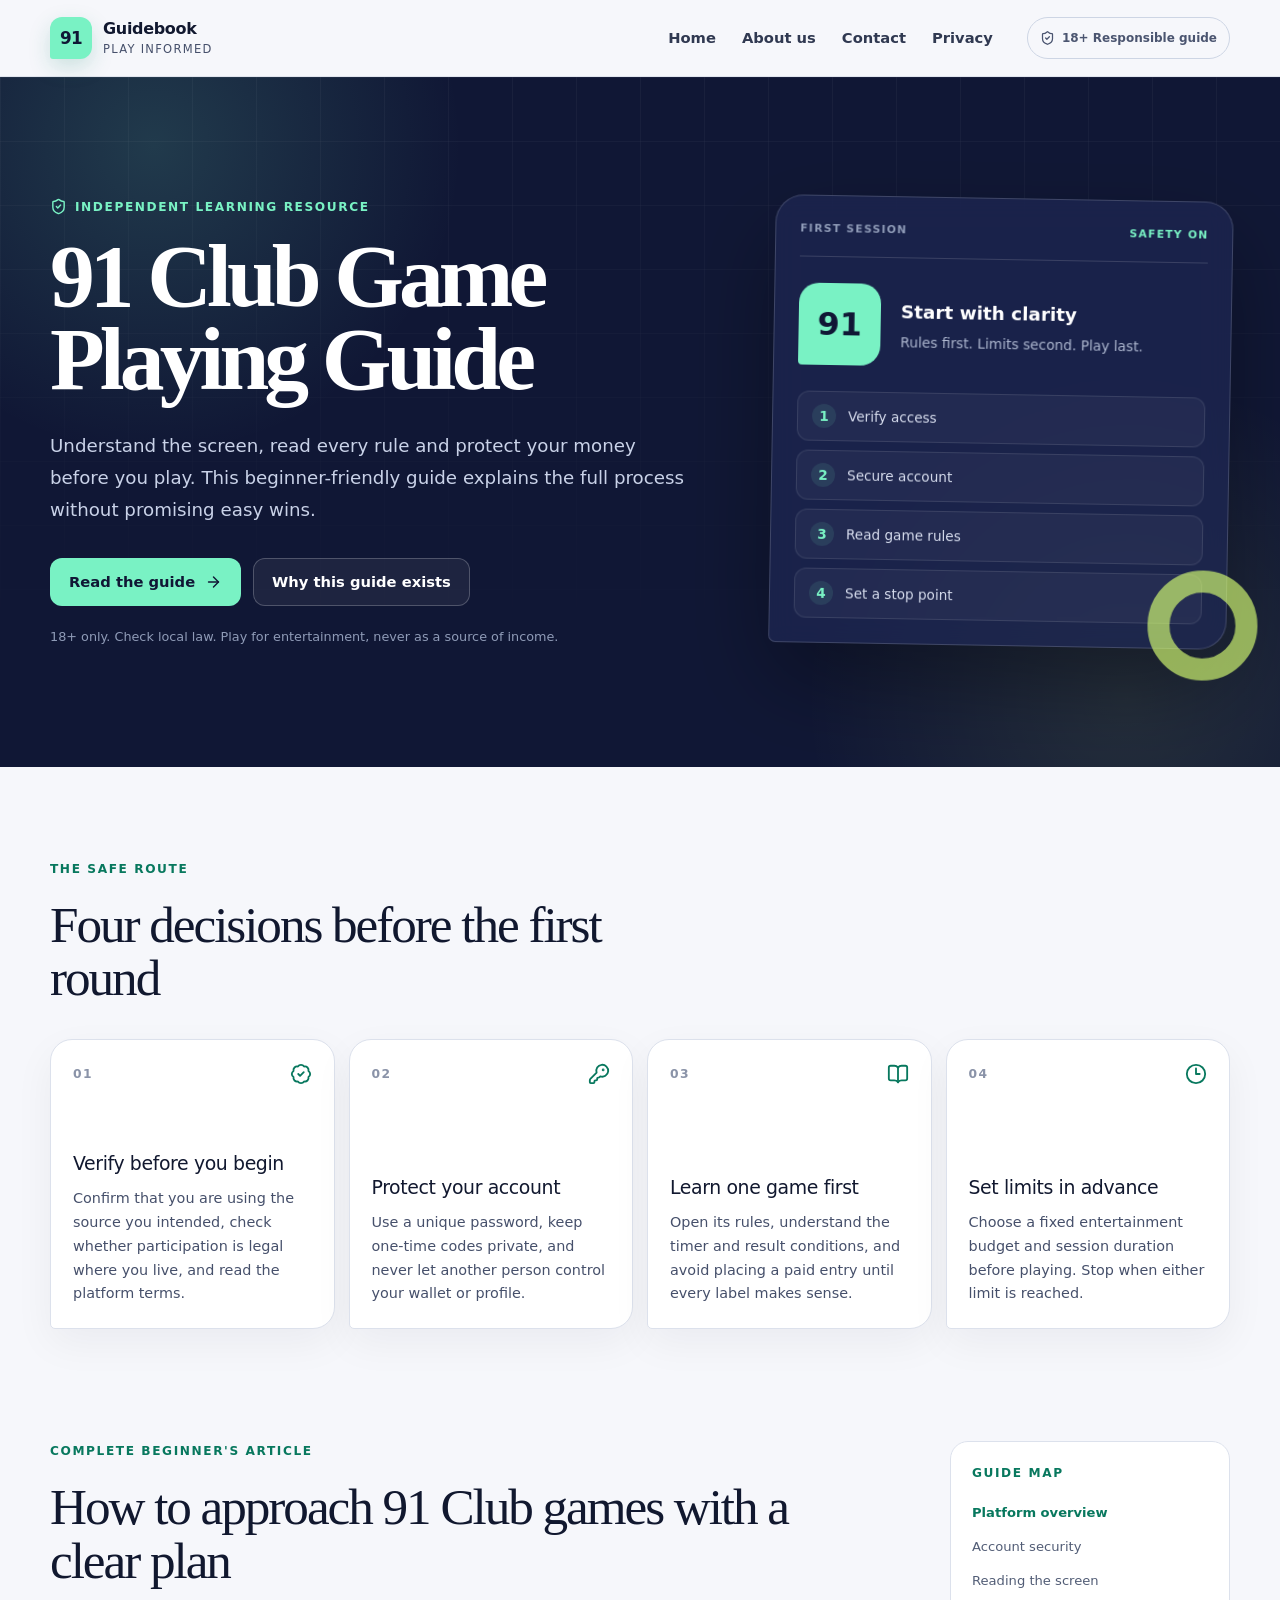
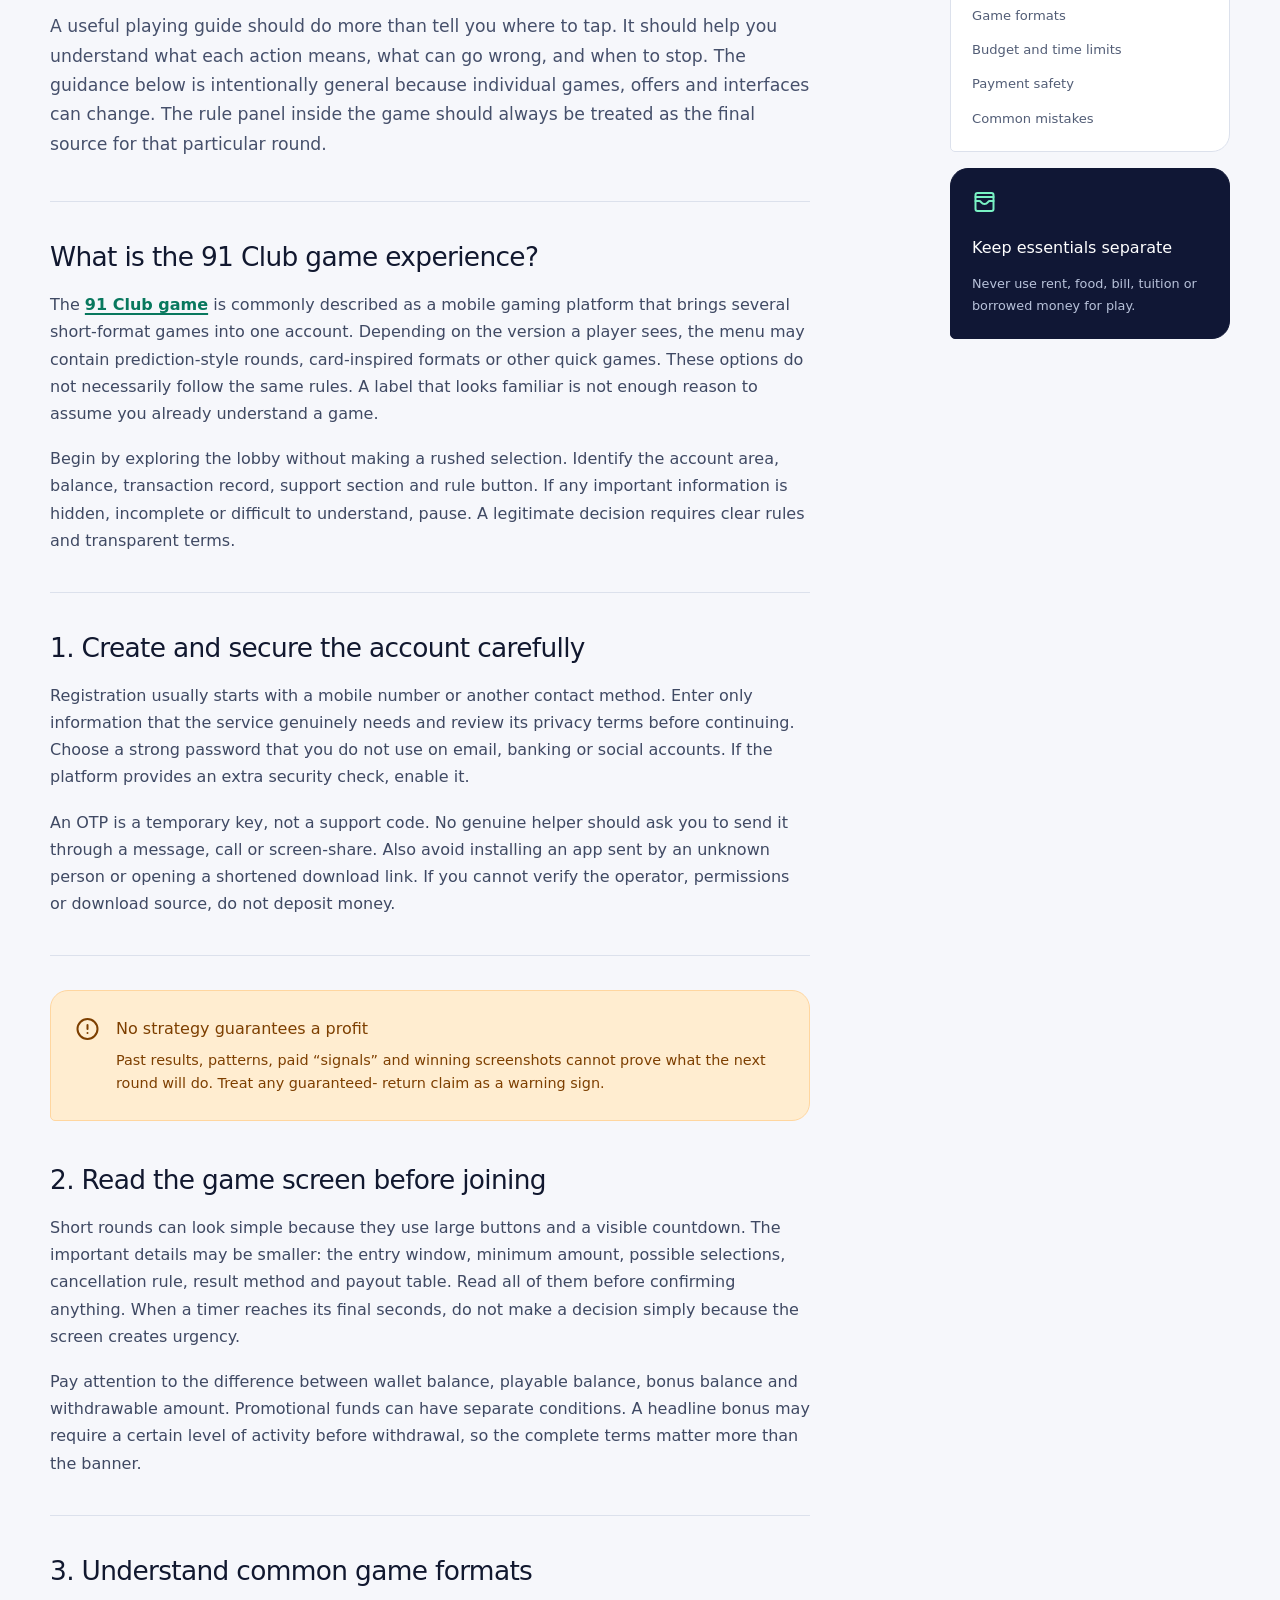
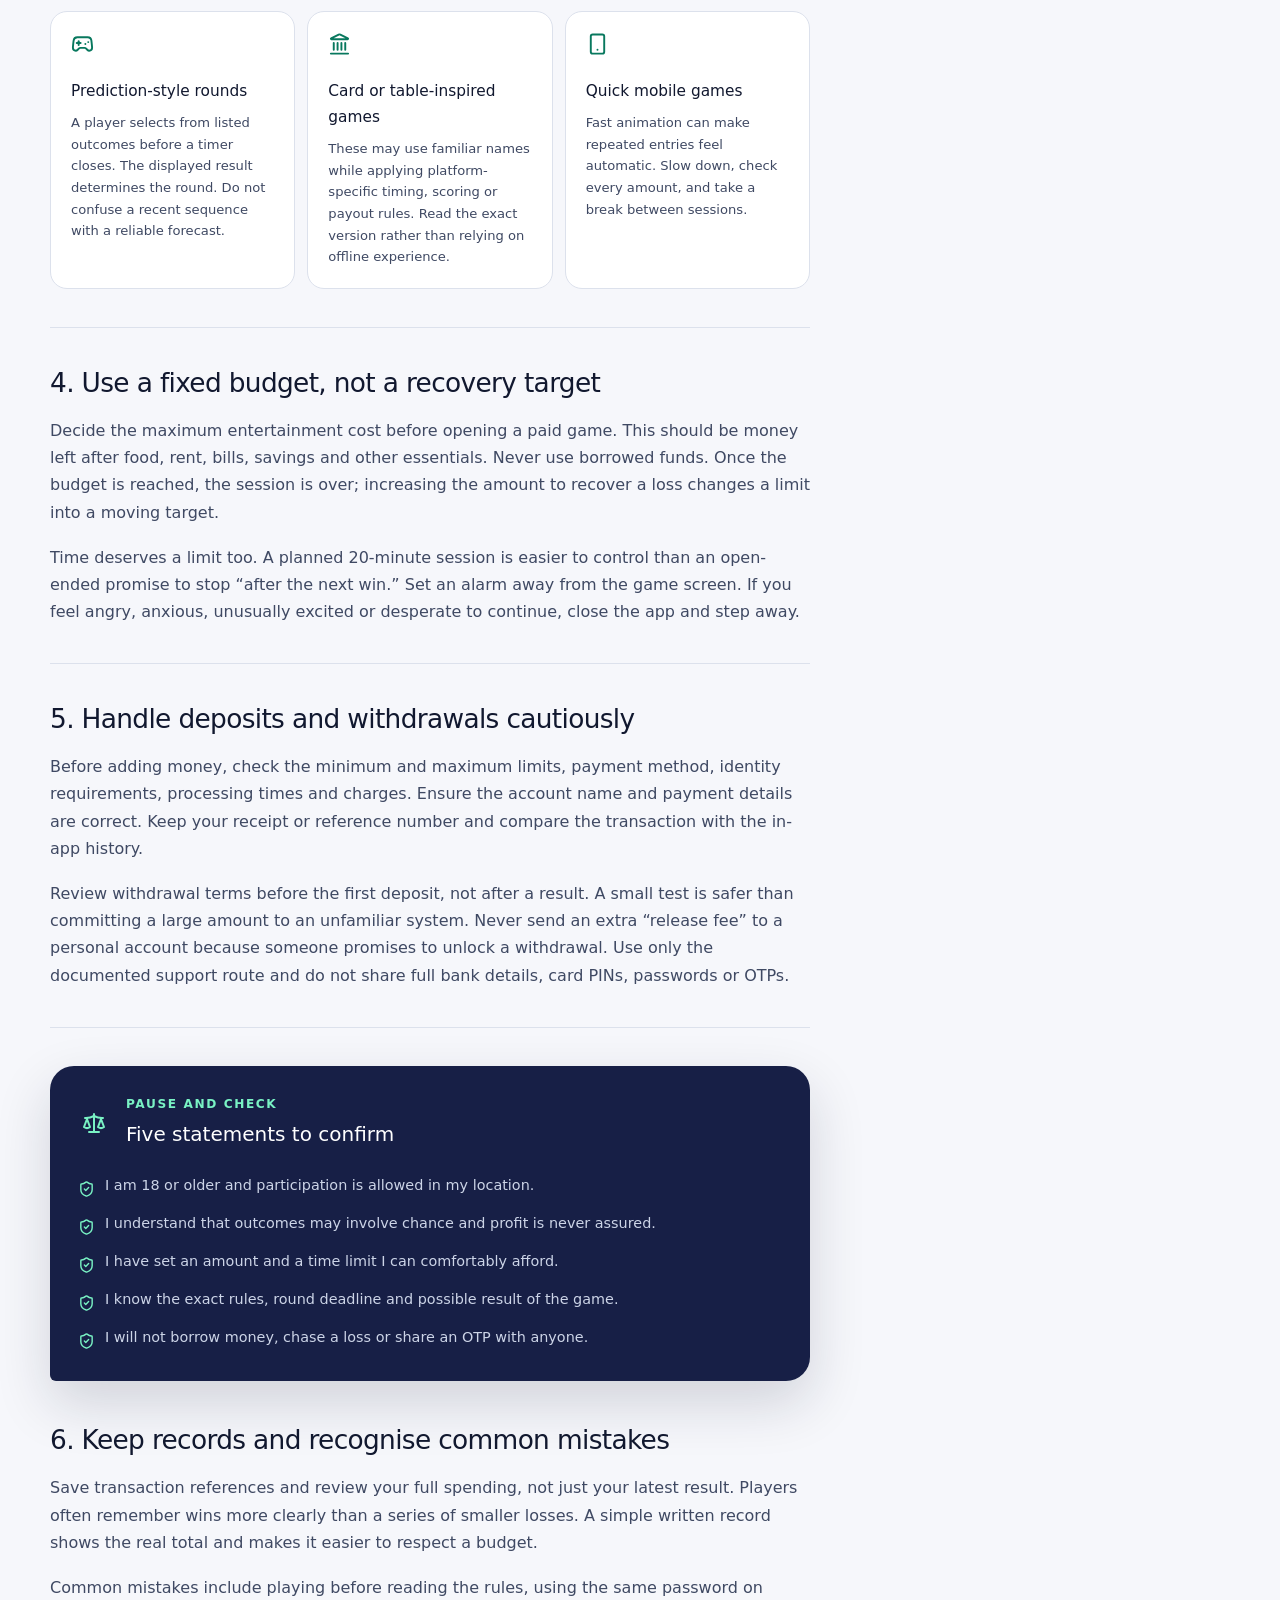
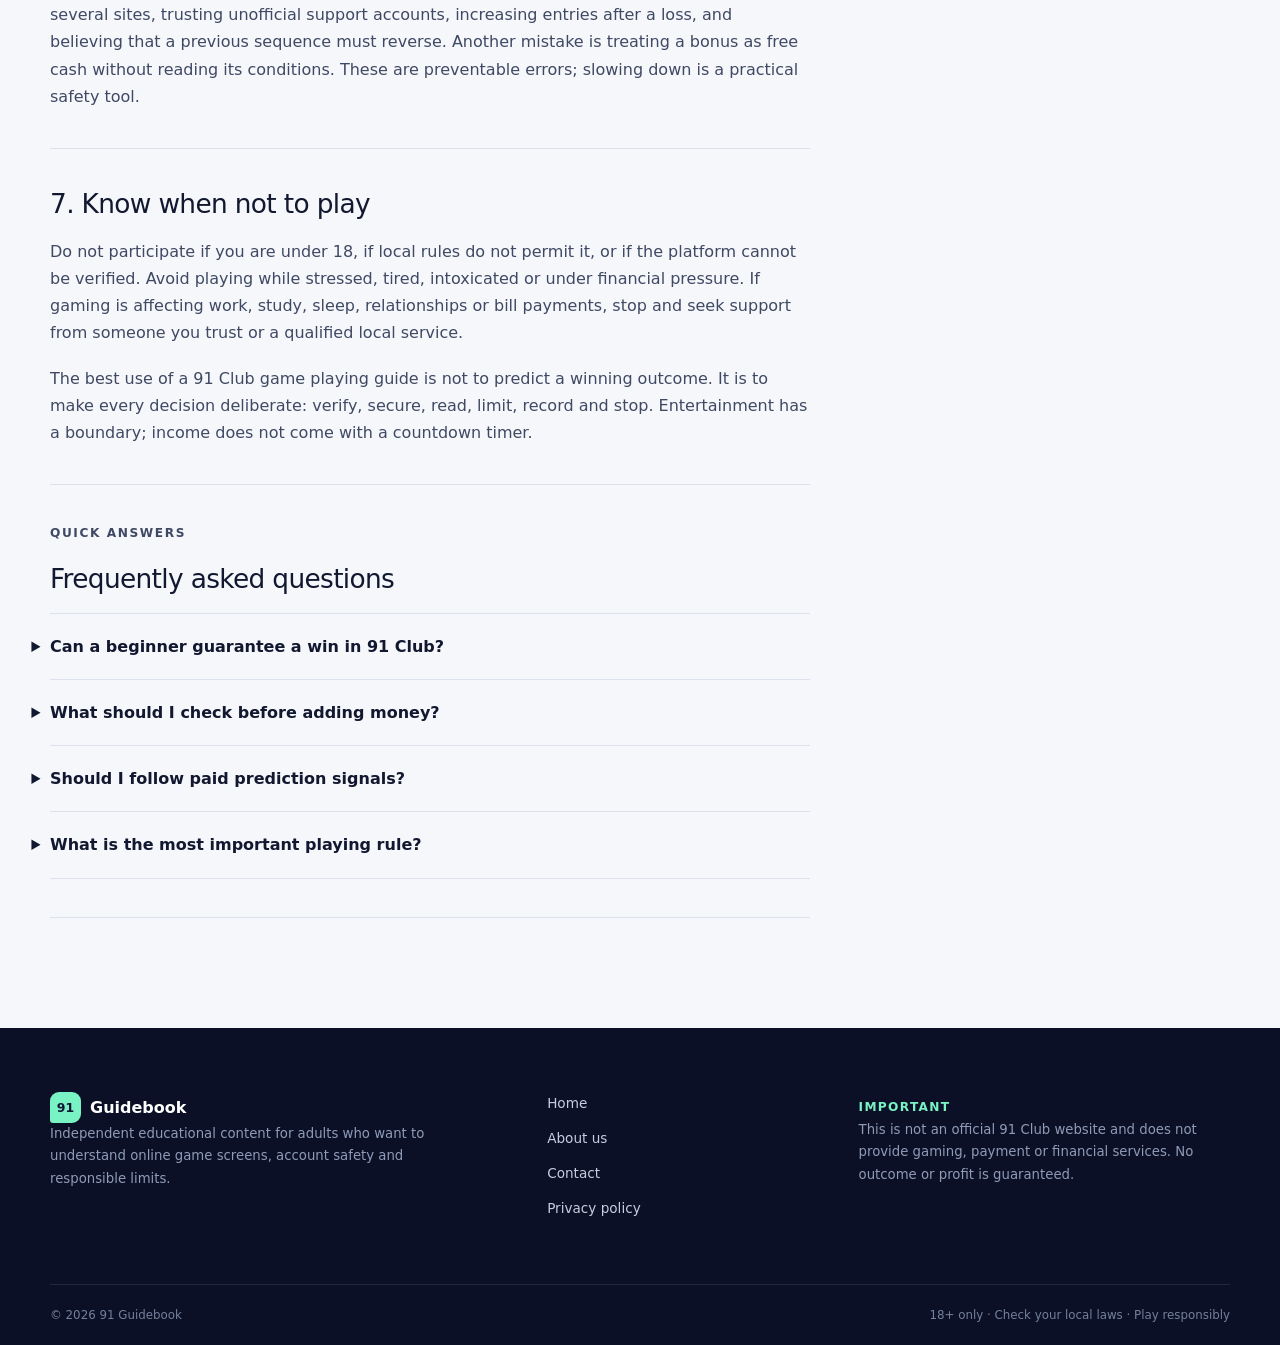
==== index.html @ c36d1518 "Publish 91 Club game playing guide" ====
<!DOCTYPE html><html lang="en"><head><meta charSet="utf-8"/><meta name="viewport" content="width=device-width, initial-scale=1"/><link rel="stylesheet" href="/assets/index-D1FY85NU.css" data-rsc-css-href="/assets/index-D1FY85NU.css" data-precedence="vite-rsc/importer-resources"/><link rel="modulepreload" href="/assets/layout-segment-context-DaSXVXIy.js" crossorigin=""/><link rel="modulepreload" href="/assets/rolldown-runtime-S-ySWqyJ.js" crossorigin=""/><link rel="modulepreload" href="/assets/index-Dnl7MN8R.js" crossorigin=""/><link rel="modulepreload" href="/assets/framework-XU8gKkFC.js" crossorigin=""/><link rel="modulepreload" href="/assets/link-DzOnkYYp.js" crossorigin=""/><link rel="modulepreload" href="/assets/query-D2V9OaoK.js" crossorigin=""/><link rel="modulepreload" href="/assets/Icon-Du9TqpuN.js" crossorigin=""/><title>91 Club Game Playing Guide | Rules, Safety &amp; Smart Play | 91 Guidebook</title><meta name="description" content="A clear 91 Club Game playing guide covering account safety, game screens, deposits, withdrawals, limits, common mistakes and responsible play."/><meta name="keywords" content="91 Club Game playing guide,how to play 91 Club Game,91 Club beginner guide,responsible online gaming"/><meta name="robots" content="index, follow"/><link rel="shortcut icon" href="/favicon.svg"/><link rel="icon" href="/favicon.svg"/><script>self.__VINEXT_RSC_PARAMS__={}</script><script>self.__VINEXT_RSC_NAV__={"pathname":"/","searchParams":[]}</script><link rel="modulepreload" href="/assets/index-Dnl7MN8R.js" />
</head><body><header class="site-header"><div class="site-container header-inner"><a href="/" class="brand" aria-label="91 Guidebook home"><span class="brand-mark">91</span><span class="brand-copy"><strong>Guidebook</strong><small>Play informed</small></span></a><nav aria-label="Main navigation"><a href="/">Home</a><a href="/about/">About us</a><a href="/contact/">Contact</a><a href="/privacy-policy/">Privacy</a></nav><span class="header-trust"><svg xmlns="http://www.w3.org/2000/svg" width="24" height="24" viewBox="0 0 24 24" fill="none" stroke="currentColor" stroke-width="2" stroke-linecap="round" stroke-linejoin="round" class="lucide lucide-shield-check" aria-hidden="true"><path d="M20 13c0 5-3.5 7.5-7.66 8.95a1 1 0 0 1-.67-.01C7.5 20.5 4 18 4 13V6a1 1 0 0 1 1-1c2 0 4.5-1.2 6.24-2.72a1.17 1.17 0 0 1 1.52 0C14.51 3.81 17 5 19 5a1 1 0 0 1 1 1z"></path><path d="m9 12 2 2 4-4"></path></svg> 18+ Responsible guide</span></div></header><main><section class="hero-shell"><div class="site-container hero-grid"><div class="hero-copy"><p class="eyebrow"><svg xmlns="http://www.w3.org/2000/svg" width="24" height="24" viewBox="0 0 24 24" fill="none" stroke="currentColor" stroke-width="2" stroke-linecap="round" stroke-linejoin="round" class="lucide lucide-shield-check" aria-hidden="true"><path d="M20 13c0 5-3.5 7.5-7.66 8.95a1 1 0 0 1-.67-.01C7.5 20.5 4 18 4 13V6a1 1 0 0 1 1-1c2 0 4.5-1.2 6.24-2.72a1.17 1.17 0 0 1 1.52 0C14.51 3.81 17 5 19 5a1 1 0 0 1 1 1z"></path><path d="m9 12 2 2 4-4"></path></svg> Independent learning resource</p><h1>91 Club Game Playing Guide</h1><p class="hero-lede">Understand the screen, read every rule and protect your money before you play. This beginner-friendly guide explains the full process without promising easy wins.</p><div class="hero-actions"><a class="button button-primary" href="#complete-guide">Read the guide <svg xmlns="http://www.w3.org/2000/svg" width="24" height="24" viewBox="0 0 24 24" fill="none" stroke="currentColor" stroke-width="2" stroke-linecap="round" stroke-linejoin="round" class="lucide lucide-arrow-right" aria-hidden="true"><path d="M5 12h14"></path><path d="m12 5 7 7-7 7"></path></svg></a><a href="/about/" class="button button-ghost">Why this guide exists</a></div><p class="hero-note">18+ only. Check local law. Play for entertainment, never as a source of income.</p></div><div class="guide-console" aria-label="Quick start overview"><div class="console-topline"><span>FIRST SESSION</span><span class="status-dot">SAFETY ON</span></div><div class="console-score"><span class="score-mark">91</span><div><strong>Start with clarity</strong><p>Rules first. Limits second. Play last.</p></div></div><div class="console-steps"><div><span>1</span> Verify access</div><div><span>2</span> Secure account</div><div><span>3</span> Read game rules</div><div><span>4</span> Set a stop point</div></div></div></div></section><section class="site-container section-block" aria-labelledby="route-title"><div class="section-heading compact-heading"><p class="eyebrow">The safe route</p><h2 id="route-title">Four decisions before the first round</h2></div><div class="route-grid"><article class="route-card"><div class="route-card-top"><span>01</span><svg xmlns="http://www.w3.org/2000/svg" width="24" height="24" viewBox="0 0 24 24" fill="none" stroke="currentColor" stroke-width="2" stroke-linecap="round" stroke-linejoin="round" class="lucide lucide-badge-check" aria-hidden="true"><path d="M3.85 8.62a4 4 0 0 1 4.78-4.77 4 4 0 0 1 6.74 0 4 4 0 0 1 4.78 4.78 4 4 0 0 1 0 6.74 4 4 0 0 1-4.77 4.78 4 4 0 0 1-6.75 0 4 4 0 0 1-4.78-4.77 4 4 0 0 1 0-6.76Z"></path><path d="m9 12 2 2 4-4"></path></svg></div><h3>Verify before you begin</h3><p>Confirm that you are using the source you intended, check whether participation is legal where you live, and read the platform terms.</p></article><article class="route-card"><div class="route-card-top"><span>02</span><svg xmlns="http://www.w3.org/2000/svg" width="24" height="24" viewBox="0 0 24 24" fill="none" stroke="currentColor" stroke-width="2" stroke-linecap="round" stroke-linejoin="round" class="lucide lucide-key-round" aria-hidden="true"><path d="M2.586 17.414A2 2 0 0 0 2 18.828V21a1 1 0 0 0 1 1h3a1 1 0 0 0 1-1v-1a1 1 0 0 1 1-1h1a1 1 0 0 0 1-1v-1a1 1 0 0 1 1-1h.172a2 2 0 0 0 1.414-.586l.814-.814a6.5 6.5 0 1 0-4-4z"></path><circle cx="16.5" cy="7.5" r=".5" fill="currentColor"></circle></svg></div><h3>Protect your account</h3><p>Use a unique password, keep one-time codes private, and never let another person control your wallet or profile.</p></article><article class="route-card"><div class="route-card-top"><span>03</span><svg xmlns="http://www.w3.org/2000/svg" width="24" height="24" viewBox="0 0 24 24" fill="none" stroke="currentColor" stroke-width="2" stroke-linecap="round" stroke-linejoin="round" class="lucide lucide-book-open" aria-hidden="true"><path d="M12 5v16"></path><path d="M20.001 19A2 2 0 0022 17V5a2 2 0 00-1.999-2L16 3.002A5 5 0 0012 5a5 5 0 00-4-2H4a2 2 0 00-2 2v12a2 2 0 001.999 2H8a5 5 0 014 2 5 5 0 014-2z"></path></svg></div><h3>Learn one game first</h3><p>Open its rules, understand the timer and result conditions, and avoid placing a paid entry until every label makes sense.</p></article><article class="route-card"><div class="route-card-top"><span>04</span><svg xmlns="http://www.w3.org/2000/svg" width="24" height="24" viewBox="0 0 24 24" fill="none" stroke="currentColor" stroke-width="2" stroke-linecap="round" stroke-linejoin="round" class="lucide lucide-clock3 lucide-clock-3" aria-hidden="true"><circle cx="12" cy="12" r="10"></circle><path d="M12 6v6h4"></path></svg></div><h3>Set limits in advance</h3><p>Choose a fixed entertainment budget and session duration before playing. Stop when either limit is reached.</p></article></div></section><section class="article-wrap site-container" id="complete-guide"><article class="article-body"><header class="article-intro"><p class="eyebrow">Complete beginner&#x27;s article</p><h2>How to approach 91 Club games with a clear plan</h2><p>A useful playing guide should do more than tell you where to tap. It should help you understand what each action means, what can go wrong, and when to stop. The guidance below is intentionally general because individual games, offers and interfaces can change. The rule panel inside the game should always be treated as the final source for that particular round.</p></header><div class="article-section"><h3>What is the 91 Club game experience?</h3><p>The<!-- --> <a class="external-link" href="https://nintyoneclub.com" target="_blank" rel="noopener noreferrer">91 Club game</a> <!-- -->is commonly described as a mobile gaming platform that brings several short-format games into one account. Depending on the version a player sees, the menu may contain prediction-style rounds, card-inspired formats or other quick games. These options do not necessarily follow the same rules. A label that looks familiar is not enough reason to assume you already understand a game.</p><p>Begin by exploring the lobby without making a rushed selection. Identify the account area, balance, transaction record, support section and rule button. If any important information is hidden, incomplete or difficult to understand, pause. A legitimate decision requires clear rules and transparent terms.</p></div><div class="article-section"><h3>1. Create and secure the account carefully</h3><p>Registration usually starts with a mobile number or another contact method. Enter only information that the service genuinely needs and review its privacy terms before continuing. Choose a strong password that you do not use on email, banking or social accounts. If the platform provides an extra security check, enable it.</p><p>An OTP is a temporary key, not a support code. No genuine helper should ask you to send it through a message, call or screen-share. Also avoid installing an app sent by an unknown person or opening a shortened download link. If you cannot verify the operator, permissions or download source, do not deposit money.</p></div><div class="callout callout-warning"><svg xmlns="http://www.w3.org/2000/svg" width="24" height="24" viewBox="0 0 24 24" fill="none" stroke="currentColor" stroke-width="2" stroke-linecap="round" stroke-linejoin="round" class="lucide lucide-circle-alert" aria-hidden="true"><circle cx="12" cy="12" r="10"></circle><line x1="12" x2="12" y1="8" y2="12"></line><line x1="12" x2="12.01" y1="16" y2="16"></line></svg><div><h3>No strategy guarantees a profit</h3><p>Past results, patterns, paid “signals” and winning screenshots cannot prove what the next round will do. Treat any guaranteed- return claim as a warning sign.</p></div></div><div class="article-section"><h3>2. Read the game screen before joining</h3><p>Short rounds can look simple because they use large buttons and a visible countdown. The important details may be smaller: the entry window, minimum amount, possible selections, cancellation rule, result method and payout table. Read all of them before confirming anything. When a timer reaches its final seconds, do not make a decision simply because the screen creates urgency.</p><p>Pay attention to the difference between wallet balance, playable balance, bonus balance and withdrawable amount. Promotional funds can have separate conditions. A headline bonus may require a certain level of activity before withdrawal, so the complete terms matter more than the banner.</p></div><div class="article-section"><h3>3. Understand common game formats</h3><div class="format-grid"><div><svg xmlns="http://www.w3.org/2000/svg" width="24" height="24" viewBox="0 0 24 24" fill="none" stroke="currentColor" stroke-width="2" stroke-linecap="round" stroke-linejoin="round" class="lucide lucide-gamepad2 lucide-gamepad-2" aria-hidden="true"><line x1="6" x2="10" y1="11" y2="11"></line><line x1="8" x2="8" y1="9" y2="13"></line><line x1="15" x2="15.01" y1="12" y2="12"></line><line x1="18" x2="18.01" y1="10" y2="10"></line><path d="M17.32 5H6.68a4 4 0 0 0-3.978 3.59c-.006.052-.01.101-.017.152C2.604 9.416 2 14.456 2 16a3 3 0 0 0 3 3c1 0 1.5-.5 2-1l1.414-1.414A2 2 0 0 1 9.828 16h4.344a2 2 0 0 1 1.414.586L17 18c.5.5 1 1 2 1a3 3 0 0 0 3-3c0-1.545-.604-6.584-.685-7.258-.007-.05-.011-.1-.017-.151A4 4 0 0 0 17.32 5z"></path></svg><h4>Prediction-style rounds</h4><p>A player selects from listed outcomes before a timer closes. The displayed result determines the round. Do not confuse a recent sequence with a reliable forecast.</p></div><div><svg xmlns="http://www.w3.org/2000/svg" width="24" height="24" viewBox="0 0 24 24" fill="none" stroke="currentColor" stroke-width="2" stroke-linecap="round" stroke-linejoin="round" class="lucide lucide-landmark" aria-hidden="true"><path d="M10 18v-7"></path><path d="M11.119 2.205a2 2 0 0 1 1.762 0l7.84 3.846A.5.5 0 0 1 20.5 7h-17a.5.5 0 0 1-.22-.949z"></path><path d="M14 18v-7"></path><path d="M18 18v-7"></path><path d="M3 22h18"></path><path d="M6 18v-7"></path></svg><h4>Card or table-inspired games</h4><p>These may use familiar names while applying platform-specific timing, scoring or payout rules. Read the exact version rather than relying on offline experience.</p></div><div><svg xmlns="http://www.w3.org/2000/svg" width="24" height="24" viewBox="0 0 24 24" fill="none" stroke="currentColor" stroke-width="2" stroke-linecap="round" stroke-linejoin="round" class="lucide lucide-smartphone" aria-hidden="true"><rect width="14" height="20" x="5" y="2" rx="2" ry="2"></rect><path d="M12 18h.01"></path></svg><h4>Quick mobile games</h4><p>Fast animation can make repeated entries feel automatic. Slow down, check every amount, and take a break between sessions.</p></div></div></div><div class="article-section"><h3>4. Use a fixed budget, not a recovery target</h3><p>Decide the maximum entertainment cost before opening a paid game. This should be money left after food, rent, bills, savings and other essentials. Never use borrowed funds. Once the budget is reached, the session is over; increasing the amount to recover a loss changes a limit into a moving target.</p><p>Time deserves a limit too. A planned 20-minute session is easier to control than an open-ended promise to stop “after the next win.” Set an alarm away from the game screen. If you feel angry, anxious, unusually excited or desperate to continue, close the app and step away.</p></div><div class="article-section"><h3>5. Handle deposits and withdrawals cautiously</h3><p>Before adding money, check the minimum and maximum limits, payment method, identity requirements, processing times and charges. Ensure the account name and payment details are correct. Keep your receipt or reference number and compare the transaction with the in-app history.</p><p>Review withdrawal terms before the first deposit, not after a result. A small test is safer than committing a large amount to an unfamiliar system. Never send an extra “release fee” to a personal account because someone promises to unlock a withdrawal. Use only the documented support route and do not share full bank details, card PINs, passwords or OTPs.</p></div><div class="check-panel"><div class="check-panel-heading"><svg xmlns="http://www.w3.org/2000/svg" width="24" height="24" viewBox="0 0 24 24" fill="none" stroke="currentColor" stroke-width="2" stroke-linecap="round" stroke-linejoin="round" class="lucide lucide-scale" aria-hidden="true"><path d="M12 3v18"></path><path d="m19 8 3 8a5 5 0 0 1-6 0zV7"></path><path d="M3 7h1a17 17 0 0 0 8-2 17 17 0 0 0 8 2h1"></path><path d="m5 8 3 8a5 5 0 0 1-6 0zV7"></path><path d="M7 21h10"></path></svg><div><p class="eyebrow">Pause and check</p><h3>Five statements to confirm</h3></div></div><ul><li><svg xmlns="http://www.w3.org/2000/svg" width="24" height="24" viewBox="0 0 24 24" fill="none" stroke="currentColor" stroke-width="2" stroke-linecap="round" stroke-linejoin="round" class="lucide lucide-shield-check" aria-hidden="true"><path d="M20 13c0 5-3.5 7.5-7.66 8.95a1 1 0 0 1-.67-.01C7.5 20.5 4 18 4 13V6a1 1 0 0 1 1-1c2 0 4.5-1.2 6.24-2.72a1.17 1.17 0 0 1 1.52 0C14.51 3.81 17 5 19 5a1 1 0 0 1 1 1z"></path><path d="m9 12 2 2 4-4"></path></svg> <!-- -->I am 18 or older and participation is allowed in my location.</li><li><svg xmlns="http://www.w3.org/2000/svg" width="24" height="24" viewBox="0 0 24 24" fill="none" stroke="currentColor" stroke-width="2" stroke-linecap="round" stroke-linejoin="round" class="lucide lucide-shield-check" aria-hidden="true"><path d="M20 13c0 5-3.5 7.5-7.66 8.95a1 1 0 0 1-.67-.01C7.5 20.5 4 18 4 13V6a1 1 0 0 1 1-1c2 0 4.5-1.2 6.24-2.72a1.17 1.17 0 0 1 1.52 0C14.51 3.81 17 5 19 5a1 1 0 0 1 1 1z"></path><path d="m9 12 2 2 4-4"></path></svg> <!-- -->I understand that outcomes may involve chance and profit is never assured.</li><li><svg xmlns="http://www.w3.org/2000/svg" width="24" height="24" viewBox="0 0 24 24" fill="none" stroke="currentColor" stroke-width="2" stroke-linecap="round" stroke-linejoin="round" class="lucide lucide-shield-check" aria-hidden="true"><path d="M20 13c0 5-3.5 7.5-7.66 8.95a1 1 0 0 1-.67-.01C7.5 20.5 4 18 4 13V6a1 1 0 0 1 1-1c2 0 4.5-1.2 6.24-2.72a1.17 1.17 0 0 1 1.52 0C14.51 3.81 17 5 19 5a1 1 0 0 1 1 1z"></path><path d="m9 12 2 2 4-4"></path></svg> <!-- -->I have set an amount and a time limit I can comfortably afford.</li><li><svg xmlns="http://www.w3.org/2000/svg" width="24" height="24" viewBox="0 0 24 24" fill="none" stroke="currentColor" stroke-width="2" stroke-linecap="round" stroke-linejoin="round" class="lucide lucide-shield-check" aria-hidden="true"><path d="M20 13c0 5-3.5 7.5-7.66 8.95a1 1 0 0 1-.67-.01C7.5 20.5 4 18 4 13V6a1 1 0 0 1 1-1c2 0 4.5-1.2 6.24-2.72a1.17 1.17 0 0 1 1.52 0C14.51 3.81 17 5 19 5a1 1 0 0 1 1 1z"></path><path d="m9 12 2 2 4-4"></path></svg> <!-- -->I know the exact rules, round deadline and possible result of the game.</li><li><svg xmlns="http://www.w3.org/2000/svg" width="24" height="24" viewBox="0 0 24 24" fill="none" stroke="currentColor" stroke-width="2" stroke-linecap="round" stroke-linejoin="round" class="lucide lucide-shield-check" aria-hidden="true"><path d="M20 13c0 5-3.5 7.5-7.66 8.95a1 1 0 0 1-.67-.01C7.5 20.5 4 18 4 13V6a1 1 0 0 1 1-1c2 0 4.5-1.2 6.24-2.72a1.17 1.17 0 0 1 1.52 0C14.51 3.81 17 5 19 5a1 1 0 0 1 1 1z"></path><path d="m9 12 2 2 4-4"></path></svg> <!-- -->I will not borrow money, chase a loss or share an OTP with anyone.</li></ul></div><div class="article-section"><h3>6. Keep records and recognise common mistakes</h3><p>Save transaction references and review your full spending, not just your latest result. Players often remember wins more clearly than a series of smaller losses. A simple written record shows the real total and makes it easier to respect a budget.</p><p>Common mistakes include playing before reading the rules, using the same password on several sites, trusting unofficial support accounts, increasing entries after a loss, and believing that a previous sequence must reverse. Another mistake is treating a bonus as free cash without reading its conditions. These are preventable errors; slowing down is a practical safety tool.</p></div><div class="article-section"><h3>7. Know when not to play</h3><p>Do not participate if you are under 18, if local rules do not permit it, or if the platform cannot be verified. Avoid playing while stressed, tired, intoxicated or under financial pressure. If gaming is affecting work, study, sleep, relationships or bill payments, stop and seek support from someone you trust or a qualified local service.</p><p>The best use of a 91 Club game playing guide is not to predict a winning outcome. It is to make every decision deliberate: verify, secure, read, limit, record and stop. Entertainment has a boundary; income does not come with a countdown timer.</p></div><div class="article-section faq-section"><p class="eyebrow">Quick answers</p><h3>Frequently asked questions</h3><details><summary>Can a beginner guarantee a win in 91 Club?</summary><p>No. A guide can explain rules and safer habits, but it cannot guarantee a result or remove the risk of losing money.</p></details><details><summary>What should I check before adding money?</summary><p>Verify the operator and local eligibility, read deposit and withdrawal terms, secure your account, and set a strict budget.</p></details><details><summary>Should I follow paid prediction signals?</summary><p>Treat guaranteed signals and fixed-return claims with caution. A past sequence does not establish the next outcome.</p></details><details><summary>What is the most important playing rule?</summary><p>Never risk money needed for essentials, and stop when your pre-set time or money limit is reached.</p></details></div></article><aside class="article-aside" aria-label="Guide summary"><div class="aside-card sticky-card"><p class="eyebrow">Guide map</p><a href="#complete-guide">Platform overview</a><span>Account security</span><span>Reading the screen</span><span>Game formats</span><span>Budget and time limits</span><span>Payment safety</span><span>Common mistakes</span></div><div class="aside-card aside-emphasis"><svg xmlns="http://www.w3.org/2000/svg" width="24" height="24" viewBox="0 0 24 24" fill="none" stroke="currentColor" stroke-width="2" stroke-linecap="round" stroke-linejoin="round" class="lucide lucide-wallet-cards" aria-hidden="true"><path d="M3 11h3.75a2 2 0 0 1 1.6.8l.45.6a4 4 0 0 0 6.4 0l.45-.6a2 2 0 0 1 1.6-.8H21"></path><path d="M3 7h18"></path><rect x="3" y="3" width="18" height="18" rx="2"></rect></svg><h3>Keep essentials separate</h3><p>Never use rent, food, bill, tuition or borrowed money for play.</p></div></aside></section></main><footer class="site-footer"><div class="site-container footer-grid"><div><div class="footer-brand"><span>91</span> Guidebook</div><p>Independent educational content for adults who want to understand online game screens, account safety and responsible limits.</p></div><div class="footer-links"><a href="/">Home</a><a href="/about/">About us</a><a href="/contact/">Contact</a><a href="/privacy-policy/">Privacy policy</a></div><div class="footer-disclaimer"><strong>Important</strong><p>This is not an official 91 Club website and does not provide gaming, payment or financial services. No outcome or profit is guaranteed.</p></div></div><div class="site-container footer-bottom"><span>© 2026 91 Guidebook</span><span>18+ only · Check your local laws · Play responsibly</span></div></footer><script id="_R_">import("/assets/index-Dnl7MN8R.js")</script></body></html><script>self.__VINEXT_RSC_CHUNKS__=self.__VINEXT_RSC_CHUNKS__||[];self.__VINEXT_RSC_CHUNKS__.push("2:I[\"c2747888630f\",[],\"default\",1]\n3:I[\"339f946bc456\",[],\"default\",1]\n4:I[\"8c0f216c4604\",[],\"Children\",1]\n5:I[\"15c18cfaeeff\",[],\"LayoutSegmentProvider\",1]\n6:I[\"8c0f216c4604\",[],\"Slot\",1]\n7:I[\"593f344dc510\",[],\"RedirectBoundary\",1]\n:HL[\"/assets/index-D1FY85NU.css\",\"style\"]\n")</script><script>self.__VINEXT_RSC_CHUNKS__=self.__VINEXT_RSC_CHUNKS__||[];self.__VINEXT_RSC_CHUNKS__.push("0:{\"__route\":\"route:/\",\"__interceptionContext\":null,\"__layoutIds\":[\"layout:/\"],\"__rootLayout\":\"/\",\"page:/\":\"$L1\",\"layout:/\":[[[[\"$\",\"link\",\"css:/assets/index-D1FY85NU.css\",{\"rel\":\"stylesheet\",\"precedence\":\"vite-rsc/importer-resources\",\"href\":\"/assets/index-D1FY85NU.css\",\"data-rsc-css-href\":\"/assets/index-D1FY85NU.css\"}],\"$undefined\"],[\"$\",\"html\",null,{\"lang\":\"en\",\"children\":[\"$\",\"body\",null,{\"children\":[[\"$\",\"header\",null,{\"className\":\"site-header\",\"children\":[\"$\",\"div\",null,{\"className\":\"site-container header-inner\",\"children\":[[\"$\",\"$L2\",null,{\"className\":\"brand\",\"href\":\"/\",\"aria-label\":\"91 Guidebook home\",\"children\":[[\"$\",\"span\",null,{\"className\":\"brand-mark\",\"children\":\"91\"}],[\"$\",\"span\",null,{\"className\":\"brand-copy\",\"children\":[[\"$\",\"strong\",null,{\"children\":\"Guidebook\"}],[\"$\",\"small\",null,{\"children\":\"Play informed\"}]]}]]}],[\"$\",\"nav\",null,{\"aria-label\":\"Main navigation\",\"children\":[[\"$\",\"$L2\",\"/\",{\"href\":\"/\",\"children\":\"Home\"}],[\"$\",\"$L2\",\"/about/\",{\"href\":\"/about/\",\"children\":\"About us\"}],[\"$\",\"$L2\",\"/contact/\",{\"href\":\"/contact/\",\"children\":\"Contact\"}],[\"$\",\"$L2\",\"/privacy-policy/\",{\"href\":\"/privacy-policy/\",\"children\":\"Privacy\"}]]}],[\"$\",\"span\",null,{\"className\":\"header-trust\",\"children\":[[\"$\",\"$L3\",null,{\"ref\":\"$undefined\",\"iconNode\":[[\"path\",{\"d\":\"M20 13c0 5-3.5 7.5-7.66 8.95a1 1 0 0 1-.67-.01C7.5 20.5 4 18 4 13V6a1 1 0 0 1 1-1c2 0 4.5-1.2 6.24-2.72a1.17 1.17 0 0 1 1.52 0C14.51 3.81 17 5 19 5a1 1 0 0 1 1 1z\",\"key\":\"oel41y\"}],[\"path\",{\"d\":\"m9 12 2 2 4-4\",\"key\":\"dzmm74\"}]],\"className\":\"lucide-shield-check\",\"aria-hidden\":\"true\"}],\" 18+ Responsible guide\"]}]]}]}],[\"$\",\"$L4\",null,{}],[\"$\",\"footer\",null,{\"className\":\"site-footer\",\"children\":[[\"$\",\"div\",null,{\"className\":\"site-container footer-grid\",\"children\":[[\"$\",\"div\",null,{\"children\":[[\"$\",\"div\",null,{\"className\":\"footer-brand\",\"children\":[[\"$\",\"span\",null,{\"children\":\"91\"}],\" Guidebook\"]}],[\"$\",\"p\",null,{\"children\":\"Independent educational content for adults who want to understand online game screens, account safety and responsible limits.\"}]]}],[\"$\",\"div\",null,{\"className\":\"footer-links\",\"children\":[[\"$\",\"$L2\",null,{\"href\":\"/\",\"children\":\"Home\"}],[\"$\",\"$L2\",null,{\"href\":\"/about/\",\"children\":\"About us\"}],[\"$\",\"$L2\",null,{\"href\":\"/contact/\",\"children\":\"Contact\"}],[\"$\",\"$L2\",null,{\"href\":\"/privacy-policy/\",\"children\":\"Privacy policy\"}]]}],[\"$\",\"div\",null,{\"className\":\"footer-disclaimer\",\"children\":[[\"$\",\"strong\",null,{\"children\":\"Important\"}],[\"$\",\"p\",null,{\"children\":\"This is not an official 91 Club website and does not provide gaming, payment or financial services. No outcome or profit is guaranteed.\"}]]}]]}],[\"$\",\"div\",null,{\"className\":\"site-container footer-bottom\",\"children\":[[\"$\",\"span\",null,{\"children\":\"© 2026 91 Guidebook\"}],[\"$\",\"span\",null,{\"children\":\"18+ only · Check your local laws · Play responsibly\"}]]}]]}]]}]}]],null],\"route:/\":[[[\"$\",\"meta\",null,{\"charSet\":\"utf-8\"}],[[\"$\",\"title\",\"0\",{\"children\":\"91 Club Game Playing Guide | Rules, Safety \u0026 Smart Play | 91 Guidebook\"}],[\"$\",\"meta\",\"1\",{\"name\":\"description\",\"content\":\"A clear 91 Club Game playing guide covering account safety, game screens, deposits, withdrawals, limits, common mistakes and responsible play.\"}],[\"$\",\"meta\",\"2\",{\"name\":\"keywords\",\"content\":\"91 Club Game playing guide,how to play 91 Club Game,91 Club beginner guide,responsible online gaming\"}],[\"$\",\"meta\",\"3\",{\"name\":\"robots\",\"content\":\"index, follow\"}],[\"$\",\"link\",\"4\",{\"rel\":\"shortcut icon\",\"href\":\"/favicon.svg\"}],[\"$\",\"link\",\"5\",{\"rel\":\"icon\",\"href\":\"/favicon.svg\"}]],[[\"$\",\"meta\",\"0\",{\"name\":\"viewport\",\"content\":\"width=device-width, initial-scale=1\"}]]],[\"$\",\"$L5\",null,{\"segmentMap\":{\"children\":[]},\"children\":[\"$\",\"$L6\",null,{\"id\":\"layout:/\",\"parallelSlots\":\"$undefined\",\"children\":[\"$\",\"$L7\",null,{\"children\":[\"$\",\"$L5\",null,{\"segmentMap\":{\"children\":[]},\"children\":[\"$\",\"$L6\",null,{\"id\":\"page:/\"}]}]}]}]}]],\"__layoutFlags\":{\"layout:/\":\"s\"},\"__artifactCompatibility\":{\"schemaVersion\":1,\"graphVersion\":\"app-route-graph:4uhn5s1wvoptc\",\"deploymentVersion\":\"88468223-d8b9-4593-bff3-c045e07310c5\",\"appElementsSchemaVersion\":1,\"rscPayloadSchemaVersion\":1,\"rootBoundaryId\":\"/\",\"renderEpoch\":null}}\n")</script><script>self.__VINEXT_RSC_CHUNKS__=self.__VINEXT_RSC_CHUNKS__||[];self.__VINEXT_RSC_CHUNKS__.push("1:[\"$\",\"main\",null,{\"children\":[[\"$\",\"section\",null,{\"className\":\"hero-shell\",\"children\":[\"$\",\"div\",null,{\"className\":\"site-container hero-grid\",\"children\":[[\"$\",\"div\",null,{\"className\":\"hero-copy\",\"children\":[[\"$\",\"p\",null,{\"className\":\"eyebrow\",\"children\":[[\"$\",\"$L3\",null,{\"ref\":\"$undefined\",\"iconNode\":[[\"path\",{\"d\":\"M20 13c0 5-3.5 7.5-7.66 8.95a1 1 0 0 1-.67-.01C7.5 20.5 4 18 4 13V6a1 1 0 0 1 1-1c2 0 4.5-1.2 6.24-2.72a1.17 1.17 0 0 1 1.52 0C14.51 3.81 17 5 19 5a1 1 0 0 1 1 1z\",\"key\":\"oel41y\"}],[\"path\",{\"d\":\"m9 12 2 2 4-4\",\"key\":\"dzmm74\"}]],\"className\":\"lucide-shield-check\",\"aria-hidden\":\"true\"}],\" Independent learning resource\"]}],[\"$\",\"h1\",null,{\"children\":\"91 Club Game Playing Guide\"}],[\"$\",\"p\",null,{\"className\":\"hero-lede\",\"children\":\"Understand the screen, read every rule and protect your money before you play. This beginner-friendly guide explains the full process without promising easy wins.\"}],[\"$\",\"div\",null,{\"className\":\"hero-actions\",\"children\":[[\"$\",\"a\",null,{\"className\":\"button button-primary\",\"href\":\"#complete-guide\",\"children\":[\"Read the guide \",[\"$\",\"$L3\",null,{\"ref\":\"$undefined\",\"iconNode\":[[\"path\",{\"d\":\"M5 12h14\",\"key\":\"1ays0h\"}],[\"path\",{\"d\":\"m12 5 7 7-7 7\",\"key\":\"xquz4c\"}]],\"className\":\"lucide-arrow-right\",\"aria-hidden\":\"true\"}]]}],[\"$\",\"$L2\",null,{\"className\":\"button button-ghost\",\"href\":\"/about/\",\"children\":\"Why this guide exists\"}]]}],[\"$\",\"p\",null,{\"className\":\"hero-note\",\"children\":\"18+ only. Check local law. Play for entertainment, never as a source of income.\"}]]}],[\"$\",\"div\",null,{\"className\":\"guide-console\",\"aria-label\":\"Quick start overview\",\"children\":[[\"$\",\"div\",null,{\"className\":\"console-topline\",\"children\":[[\"$\",\"span\",null,{\"children\":\"FIRST SESSION\"}],[\"$\",\"span\",null,{\"className\":\"status-dot\",\"children\":\"SAFETY ON\"}]]}],[\"$\",\"div\",null,{\"className\":\"console-score\",\"children\":[[\"$\",\"span\",null,{\"className\":\"score-mark\",\"children\":\"91\"}],[\"$\",\"div\",null,{\"children\":[[\"$\",\"strong\",null,{\"children\":\"Start with clarity\"}],[\"$\",\"p\",null,{\"children\":\"Rules first. Limits second. Play last.\"}]]}]]}],[\"$\",\"div\",null,{\"className\":\"console-steps\",\"children\":[[\"$\",\"div\",null,{\"children\":[[\"$\",\"span\",null,{\"children\":\"1\"}],\" Verify access\"]}],[\"$\",\"div\",null,{\"children\":[[\"$\",\"span\",null,{\"children\":\"2\"}],\" Secure account\"]}],[\"$\",\"div\",null,{\"children\":[[\"$\",\"span\",null,{\"children\":\"3\"}],\" Read game rules\"]}],[\"$\",\"div\",null,{\"children\":[[\"$\",\"span\",null,{\"children\":\"4\"}],\" Set a stop point\"]}]]}]]}]]}]}],[\"$\",\"section\",null,{\"className\":\"site-container section-block\",\"aria-labelledby\":\"route-title\",\"children\":[[\"$\",\"div\",null,{\"className\":\"section-heading compact-heading\",\"children\":[[\"$\",\"p\",null,{\"className\":\"eyebrow\",\"children\":\"The safe route\"}],[\"$\",\"h2\",null,{\"id\":\"route-title\",\"children\":\"Four decisions before the first round\"}]]}],[\"$\",\"div\",null,{\"className\":\"route-grid\",\"children\":[[\"$\",\"article\",\"01\",{\"className\":\"route-card\",\"children\":[[\"$\",\"div\",null,{\"className\":\"route-card-top\",\"children\":[[\"$\",\"span\",null,{\"children\":\"01\"}],[\"$\",\"$L3\",null,{\"ref\":\"$undefined\",\"iconNode\":[[\"path\",{\"d\":\"M3.85 8.62a4 4 0 0 1 4.78-4.77 4 4 0 0 1 6.74 0 4 4 0 0 1 4.78 4.78 4 4 0 0 1 0 6.74 4 4 0 0 1-4.77 4.78 4 4 0 0 1-6.75 0 4 4 0 0 1-4.78-4.77 4 4 0 0 1 0-6.76Z\",\"key\":\"3c2336\"}],[\"path\",{\"d\":\"m9 12 2 2 4-4\",\"key\":\"dzmm74\"}]],\"className\":\"lucide-badge-check\",\"aria-hidden\":\"true\"}]]}],[\"$\",\"h3\",null,{\"children\":\"Verify before you begin\"}],[\"$\",\"p\",null,{\"children\":\"Confirm that you are using the source you intended, check whether participation is legal where you live, and read the platform terms.\"}]]}],[\"$\",\"article\",\"02\",{\"className\":\"route-card\",\"children\":[[\"$\",\"div\",null,{\"className\":\"route-card-top\",\"children\":[[\"$\",\"span\",null,{\"children\":\"02\"}],[\"$\",\"$L3\",null,{\"ref\":\"$undefined\",\"iconNode\":[[\"path\",{\"d\":\"M2.586 17.414A2 2 0 0 0 2 18.828V21a1 1 0 0 0 1 1h3a1 1 0 0 0 1-1v-1a1 1 0 0 1 1-1h1a1 1 0 0 0 1-1v-1a1 1 0 0 1 1-1h.172a2 2 0 0 0 1.414-.586l.814-.814a6.5 6.5 0 1 0-4-4z\",\"key\":\"1s6t7t\"}],[\"circle\",{\"cx\":\"16.5\",\"cy\":\"7.5\",\"r\":\".5\",\"fill\":\"currentColor\",\"key\":\"w0ekpg\"}]],\"className\":\"lucide-key-round\",\"aria-hidden\":\"true\"}]]}],[\"$\",\"h3\",null,{\"children\":\"Protect your account\"}],[\"$\",\"p\",null,{\"children\":\"Use a unique password, keep one-time codes private, and never let another person control your wallet or profile.\"}]]}],[\"$\",\"article\",\"03\",{\"className\":\"route-card\",\"children\":[[\"$\",\"div\",null,{\"className\":\"route-card-top\",\"children\":[[\"$\",\"span\",null,{\"children\":\"03\"}],[\"$\",\"$L3\",null,{\"ref\":\"$undefined\",\"iconNode\":[[\"path\",{\"d\":\"M12 5v16\",\"key\":\"1f6ucr\"}],[\"path\",{\"d\":\"M20.001 19A2 2 0 0022 17V5a2 2 0 00-1.999-2L16 3.002A5 5 0 0012 5a5 5 0 00-4-2H4a2 2 0 00-2 2v12a2 2 0 001.999 2H8a5 5 0 014 2 5 5 0 014-2z\",\"key\":\"1fyvmf\"}]],\"className\":\"lucide-book-open\",\"aria-hidden\":\"true\"}]]}],\"$L8\",\"$L9\"]}],\"$La\"]}]]}],\"$Lb\"]}]\n")</script><script>self.__VINEXT_RSC_CHUNKS__=self.__VINEXT_RSC_CHUNKS__||[];self.__VINEXT_RSC_CHUNKS__.push("8:[\"$\",\"h3\",null,{\"children\":\"Learn one game first\"}]\n9:[\"$\",\"p\",null,{\"children\":\"Open its rules, understand the timer and result conditions, and avoid placing a paid entry until every label makes sense.\"}]\na:[\"$\",\"article\",\"04\",{\"className\":\"route-card\",\"children\":[[\"$\",\"div\",null,{\"className\":\"route-card-top\",\"children\":[[\"$\",\"span\",null,{\"children\":\"04\"}],[\"$\",\"$L3\",null,{\"ref\":\"$undefined\",\"iconNode\":[[\"circle\",{\"cx\":\"12\",\"cy\":\"12\",\"r\":\"10\",\"key\":\"1mglay\"}],[\"path\",{\"d\":\"M12 6v6h4\",\"key\":\"135r8i\"}]],\"className\":\"lucide-clock3 lucide-clock-3\",\"aria-hidden\":\"true\"}]]}],[\"$\",\"h3\",null,{\"children\":\"Set limits in advance\"}],[\"$\",\"p\",null,{\"children\":\"Choose a fixed entertainment budget and session duration before playing. Stop when either limit is reached.\"}]]}]\n")</script><script>self.__VINEXT_RSC_CHUNKS__=self.__VINEXT_RSC_CHUNKS__||[];self.__VINEXT_RSC_CHUNKS__.push("b:[\"$\",\"section\",null,{\"className\":\"article-wrap site-container\",\"id\":\"complete-guide\",\"children\":[[\"$\",\"article\",null,{\"className\":\"article-body\",\"children\":[[\"$\",\"header\",null,{\"className\":\"article-intro\",\"children\":[[\"$\",\"p\",null,{\"className\":\"eyebrow\",\"children\":\"Complete beginner's article\"}],[\"$\",\"h2\",null,{\"children\":\"How to approach 91 Club games with a clear plan\"}],[\"$\",\"p\",null,{\"children\":\"A useful playing guide should do more than tell you where to tap. It should help you understand what each action means, what can go wrong, and when to stop. The guidance below is intentionally general because individual games, offers and interfaces can change. The rule panel inside the game should always be treated as the final source for that particular round.\"}]]}],[\"$\",\"div\",null,{\"className\":\"article-section\",\"children\":[[\"$\",\"h3\",null,{\"children\":\"What is the 91 Club game experience?\"}],[\"$\",\"p\",null,{\"children\":[\"The\",\" \",[\"$\",\"a\",null,{\"className\":\"external-link\",\"href\":\"https://nintyoneclub.com\",\"target\":\"_blank\",\"rel\":\"noopener noreferrer\",\"children\":\"91 Club game\"}],\" \",\"is commonly described as a mobile gaming platform that brings several short-format games into one account. Depending on the version a player sees, the menu may contain prediction-style rounds, card-inspired formats or other quick games. These options do not necessarily follow the same rules. A label that looks familiar is not enough reason to assume you already understand a game.\"]}],[\"$\",\"p\",null,{\"children\":\"Begin by exploring the lobby without making a rushed selection. Identify the account area, balance, transaction record, support section and rule button. If any important information is hidden, incomplete or difficult to understand, pause. A legitimate decision requires clear rules and transparent terms.\"}]]}],[\"$\",\"div\",null,{\"className\":\"article-section\",\"children\":[[\"$\",\"h3\",null,{\"children\":\"1. Create and secure the account carefully\"}],[\"$\",\"p\",null,{\"children\":\"Registration usually starts with a mobile number or another contact method. Enter only information that the service genuinely needs and review its privacy terms before continuing. Choose a strong password that you do not use on email, banking or social accounts. If the platform provides an extra security check, enable it.\"}],[\"$\",\"p\",null,{\"children\":\"An OTP is a temporary key, not a support code. No genuine helper should ask you to send it through a message, call or screen-share. Also avoid installing an app sent by an unknown person or opening a shortened download link. If you cannot verify the operator, permissions or download source, do not deposit money.\"}]]}],[\"$\",\"div\",null,{\"className\":\"callout callout-warning\",\"children\":[[\"$\",\"$L3\",null,{\"ref\":\"$undefined\",\"iconNode\":[[\"circle\",{\"cx\":\"12\",\"cy\":\"12\",\"r\":\"10\",\"key\":\"1mglay\"}],[\"line\",{\"x1\":\"12\",\"x2\":\"12\",\"y1\":\"8\",\"y2\":\"12\",\"key\":\"1pkeuh\"}],[\"line\",{\"x1\":\"12\",\"x2\":\"12.01\",\"y1\":\"16\",\"y2\":\"16\",\"key\":\"4dfq90\"}]],\"className\":\"lucide-circle-alert\",\"aria-hidden\":\"true\"}],[\"$\",\"div\",null,{\"children\":[[\"$\",\"h3\",null,{\"children\":\"No strategy guarantees a profit\"}],[\"$\",\"p\",null,{\"children\":\"Past results, patterns, paid “signals” and winning screenshots cannot prove what the next round will do. Treat any guaranteed- return claim as a warning sign.\"}]]}]]}],[\"$\",\"div\",null,{\"className\":\"article-section\",\"children\":[[\"$\",\"h3\",null,{\"children\":\"2. Read the game screen before joining\"}],[\"$\",\"p\",null,{\"children\":\"Short rounds can look simple because they use large buttons and a visible countdown. The important details may be smaller: the entry window, minimum amount, possible selections, cancellation rule, result method and payout table. Read all of them before confirming anything. When a timer reaches its final seconds, do not make a decision simply because the screen creates urgency.\"}],\"$Lc\"]}],\"$Ld\",\"$Le\",\"$Lf\",\"$L10\",\"$L11\",\"$L12\",\"$L13\"]}],\"$L14\"]}]\n")</script><script>self.__VINEXT_RSC_CHUNKS__=self.__VINEXT_RSC_CHUNKS__||[];self.__VINEXT_RSC_CHUNKS__.push("c:[\"$\",\"p\",null,{\"children\":\"Pay attention to the difference between wallet balance, playable balance, bonus balance and withdrawable amount. Promotional funds can have separate conditions. A headline bonus may require a certain level of activity before withdrawal, so the complete terms matter more than the banner.\"}]\n")</script><script>self.__VINEXT_RSC_CHUNKS__=self.__VINEXT_RSC_CHUNKS__||[];self.__VINEXT_RSC_CHUNKS__.push("d:[\"$\",\"div\",null,{\"className\":\"article-section\",\"children\":[[\"$\",\"h3\",null,{\"children\":\"3. Understand common game formats\"}],[\"$\",\"div\",null,{\"className\":\"format-grid\",\"children\":[[\"$\",\"div\",null,{\"children\":[[\"$\",\"$L3\",null,{\"ref\":\"$undefined\",\"iconNode\":[[\"line\",{\"x1\":\"6\",\"x2\":\"10\",\"y1\":\"11\",\"y2\":\"11\",\"key\":\"1gktln\"}],[\"line\",{\"x1\":\"8\",\"x2\":\"8\",\"y1\":\"9\",\"y2\":\"13\",\"key\":\"qnk9ow\"}],[\"line\",{\"x1\":\"15\",\"x2\":\"15.01\",\"y1\":\"12\",\"y2\":\"12\",\"key\":\"krot7o\"}],[\"line\",{\"x1\":\"18\",\"x2\":\"18.01\",\"y1\":\"10\",\"y2\":\"10\",\"key\":\"1lcuu1\"}],[\"path\",{\"d\":\"M17.32 5H6.68a4 4 0 0 0-3.978 3.59c-.006.052-.01.101-.017.152C2.604 9.416 2 14.456 2 16a3 3 0 0 0 3 3c1 0 1.5-.5 2-1l1.414-1.414A2 2 0 0 1 9.828 16h4.344a2 2 0 0 1 1.414.586L17 18c.5.5 1 1 2 1a3 3 0 0 0 3-3c0-1.545-.604-6.584-.685-7.258-.007-.05-.011-.1-.017-.151A4 4 0 0 0 17.32 5z\",\"key\":\"mfqc10\"}]],\"className\":\"lucide-gamepad2 lucide-gamepad-2\",\"aria-hidden\":\"true\"}],[\"$\",\"h4\",null,{\"children\":\"Prediction-style rounds\"}],[\"$\",\"p\",null,{\"children\":\"A player selects from listed outcomes before a timer closes. The displayed result determines the round. Do not confuse a recent sequence with a reliable forecast.\"}]]}],[\"$\",\"div\",null,{\"children\":[[\"$\",\"$L3\",null,{\"ref\":\"$undefined\",\"iconNode\":[[\"path\",{\"d\":\"M10 18v-7\",\"key\":\"wt116b\"}],[\"path\",{\"d\":\"M11.119 2.205a2 2 0 0 1 1.762 0l7.84 3.846A.5.5 0 0 1 20.5 7h-17a.5.5 0 0 1-.22-.949z\",\"key\":\"yxxwt6\"}],[\"path\",{\"d\":\"M14 18v-7\",\"key\":\"vav6t3\"}],[\"path\",{\"d\":\"M18 18v-7\",\"key\":\"aexdmj\"}],[\"path\",{\"d\":\"M3 22h18\",\"key\":\"8prr45\"}],[\"path\",{\"d\":\"M6 18v-7\",\"key\":\"1ivflk\"}]],\"className\":\"lucide-landmark\",\"aria-hidden\":\"true\"}],[\"$\",\"h4\",null,{\"children\":\"Card or table-inspired games\"}],[\"$\",\"p\",null,{\"children\":\"These may use familiar names while applying platform-specific timing, scoring or payout rules. Read the exact version rather than relying on offline experience.\"}]]}],[\"$\",\"div\",null,{\"children\":[[\"$\",\"$L3\",null,{\"ref\":\"$undefined\",\"iconNode\":[[\"rect\",{\"width\":\"14\",\"height\":\"20\",\"x\":\"5\",\"y\":\"2\",\"rx\":\"2\",\"ry\":\"2\",\"key\":\"1yt0o3\"}],[\"path\",{\"d\":\"M12 18h.01\",\"key\":\"mhygvu\"}]],\"className\":\"lucide-smartphone\",\"aria-hidden\":\"true\"}],[\"$\",\"h4\",null,{\"children\":\"Quick mobile games\"}],[\"$\",\"p\",null,{\"children\":\"Fast animation can make repeated entries feel automatic. Slow down, check every amount, and take a break between sessions.\"}]]}]]}]]}]\n")</script><script>self.__VINEXT_RSC_CHUNKS__=self.__VINEXT_RSC_CHUNKS__||[];self.__VINEXT_RSC_CHUNKS__.push("e:[\"$\",\"div\",null,{\"className\":\"article-section\",\"children\":[[\"$\",\"h3\",null,{\"children\":\"4. Use a fixed budget, not a recovery target\"}],[\"$\",\"p\",null,{\"children\":\"Decide the maximum entertainment cost before opening a paid game. This should be money left after food, rent, bills, savings and other essentials. Never use borrowed funds. Once the budget is reached, the session is over; increasing the amount to recover a loss changes a limit into a moving target.\"}],[\"$\",\"p\",null,{\"children\":\"Time deserves a limit too. A planned 20-minute session is easier to control than an open-ended promise to stop “after the next win.” Set an alarm away from the game screen. If you feel angry, anxious, unusually excited or desperate to continue, close the app and step away.\"}]]}]\nf:[\"$\",\"div\",null,{\"className\":\"article-section\",\"children\":[[\"$\",\"h3\",null,{\"children\":\"5. Handle deposits and withdrawals cautiously\"}],[\"$\",\"p\",null,{\"children\":\"Before adding money, check the minimum and maximum limits, payment method, identity requirements, processing times and charges. Ensure the account name and payment details are correct. Keep your receipt or reference number and compare the transaction with the in-app history.\"}],[\"$\",\"p\",null,{\"children\":\"Review withdrawal terms before the first deposit, not after a result. A small test is safer than committing a large amount to an unfamiliar system. Never send an extra “release fee” to a personal account because someone promises to unlock a withdrawal. Use only the documented support route and do not share full bank details, card PINs, passwords or OTPs.\"}]]}]\n")</script><script>self.__VINEXT_RSC_CHUNKS__=self.__VINEXT_RSC_CHUNKS__||[];self.__VINEXT_RSC_CHUNKS__.push("10:[\"$\",\"div\",null,{\"className\":\"check-panel\",\"children\":[[\"$\",\"div\",null,{\"className\":\"check-panel-heading\",\"children\":[[\"$\",\"$L3\",null,{\"ref\":\"$undefined\",\"iconNode\":[[\"path\",{\"d\":\"M12 3v18\",\"key\":\"108xh3\"}],[\"path\",{\"d\":\"m19 8 3 8a5 5 0 0 1-6 0zV7\",\"key\":\"zcdpyk\"}],[\"path\",{\"d\":\"M3 7h1a17 17 0 0 0 8-2 17 17 0 0 0 8 2h1\",\"key\":\"1yorad\"}],[\"path\",{\"d\":\"m5 8 3 8a5 5 0 0 1-6 0zV7\",\"key\":\"eua70x\"}],[\"path\",{\"d\":\"M7 21h10\",\"key\":\"1b0cd5\"}]],\"className\":\"lucide-scale\",\"aria-hidden\":\"true\"}],[\"$\",\"div\",null,{\"children\":[[\"$\",\"p\",null,{\"className\":\"eyebrow\",\"children\":\"Pause and check\"}],[\"$\",\"h3\",null,{\"children\":\"Five statements to confirm\"}]]}]]}],[\"$\",\"ul\",null,{\"children\":[[\"$\",\"li\",\"I am 18 or older and participation is allowed in my location.\",{\"children\":[[\"$\",\"$L3\",null,{\"ref\":\"$undefined\",\"iconNode\":\"$1:props:children:0:props:children:props:children:0:props:children:0:props:children:0:props:iconNode\",\"className\":\"lucide-shield-check\",\"aria-hidden\":\"true\"}],\" \",\"I am 18 or older and participation is allowed in my location.\"]}],[\"$\",\"li\",\"I understand that outcomes may involve chance and profit is never assured.\",{\"children\":[[\"$\",\"$L3\",null,{\"ref\":\"$undefined\",\"iconNode\":\"$1:props:children:0:props:children:props:children:0:props:children:0:props:children:0:props:iconNode\",\"className\":\"lucide-shield-check\",\"aria-hidden\":\"true\"}],\" \",\"I understand that outcomes may involve chance and profit is never assured.\"]}],[\"$\",\"li\",\"I have set an amount and a time limit I can comfortably afford.\",{\"children\":[[\"$\",\"$L3\",null,{\"ref\":\"$undefined\",\"iconNode\":\"$1:props:children:0:props:children:props:children:0:props:children:0:props:children:0:props:iconNode\",\"className\":\"lucide-shield-check\",\"aria-hidden\":\"true\"}],\" \",\"I have set an amount and a time limit I can comfortably afford.\"]}],[\"$\",\"li\",\"I know the exact rules, round deadline and possible result of the game.\",{\"children\":[[\"$\",\"$L3\",null,{\"ref\":\"$undefined\",\"iconNode\":\"$1:props:children:0:props:children:props:children:0:props:children:0:props:children:0:props:iconNode\",\"className\":\"lucide-shield-check\",\"aria-hidden\":\"true\"}],\" \",\"I know the exact rules, round deadline and possible result of the game.\"]}],[\"$\",\"li\",\"I will not borrow money, chase a loss or share an OTP with anyone.\",{\"children\":[[\"$\",\"$L3\",null,{\"ref\":\"$undefined\",\"iconNode\":\"$1:props:children:0:props:children:props:children:0:props:children:0:props:children:0:props:iconNode\",\"className\":\"lucide-shield-check\",\"aria-hidden\":\"true\"}],\" \",\"I will not borrow money, chase a loss or share an OTP with anyone.\"]}]]}]]}]\n")</script><script>self.__VINEXT_RSC_CHUNKS__=self.__VINEXT_RSC_CHUNKS__||[];self.__VINEXT_RSC_CHUNKS__.push("11:[\"$\",\"div\",null,{\"className\":\"article-section\",\"children\":[[\"$\",\"h3\",null,{\"children\":\"6. Keep records and recognise common mistakes\"}],[\"$\",\"p\",null,{\"children\":\"Save transaction references and review your full spending, not just your latest result. Players often remember wins more clearly than a series of smaller losses. A simple written record shows the real total and makes it easier to respect a budget.\"}],[\"$\",\"p\",null,{\"children\":\"Common mistakes include playing before reading the rules, using the same password on several sites, trusting unofficial support accounts, increasing entries after a loss, and believing that a previous sequence must reverse. Another mistake is treating a bonus as free cash without reading its conditions. These are preventable errors; slowing down is a practical safety tool.\"}]]}]\n12:[\"$\",\"div\",null,{\"className\":\"article-section\",\"children\":[[\"$\",\"h3\",null,{\"children\":\"7. Know when not to play\"}],[\"$\",\"p\",null,{\"children\":\"Do not participate if you are under 18, if local rules do not permit it, or if the platform cannot be verified. Avoid playing while stressed, tired, intoxicated or under financial pressure. If gaming is affecting work, study, sleep, relationships or bill payments, stop and seek support from someone you trust or a qualified local service.\"}],[\"$\",\"p\",null,{\"children\":\"The best use of a 91 Club game playing guide is not to predict a winning outcome. It is to make every decision deliberate: verify, secure, read, limit, record and stop. Entertainment has a boundary; income does not come with a countdown timer.\"}]]}]\n")</script><script>self.__VINEXT_RSC_CHUNKS__=self.__VINEXT_RSC_CHUNKS__||[];self.__VINEXT_RSC_CHUNKS__.push("13:[\"$\",\"div\",null,{\"className\":\"article-section faq-section\",\"children\":[[\"$\",\"p\",null,{\"className\":\"eyebrow\",\"children\":\"Quick answers\"}],[\"$\",\"h3\",null,{\"children\":\"Frequently asked questions\"}],[\"$\",\"details\",null,{\"children\":[[\"$\",\"summary\",null,{\"children\":\"Can a beginner guarantee a win in 91 Club?\"}],[\"$\",\"p\",null,{\"children\":\"No. A guide can explain rules and safer habits, but it cannot guarantee a result or remove the risk of losing money.\"}]]}],[\"$\",\"details\",null,{\"children\":[[\"$\",\"summary\",null,{\"children\":\"What should I check before adding money?\"}],[\"$\",\"p\",null,{\"children\":\"Verify the operator and local eligibility, read deposit and withdrawal terms, secure your account, and set a strict budget.\"}]]}],[\"$\",\"details\",null,{\"children\":[[\"$\",\"summary\",null,{\"children\":\"Should I follow paid prediction signals?\"}],[\"$\",\"p\",null,{\"children\":\"Treat guaranteed signals and fixed-return claims with caution. A past sequence does not establish the next outcome.\"}]]}],[\"$\",\"details\",null,{\"children\":[[\"$\",\"summary\",null,{\"children\":\"What is the most important playing rule?\"}],[\"$\",\"p\",null,{\"children\":\"Never risk money needed for essentials, and stop when your pre-set time or money limit is reached.\"}]]}]]}]\n14:[\"$\",\"aside\",null,{\"className\":\"article-aside\",\"aria-label\":\"Guide summary\",\"children\":[[\"$\",\"div\",null,{\"className\":\"aside-card sticky-card\",\"children\":[[\"$\",\"p\",null,{\"className\":\"eyebrow\",\"children\":\"Guide map\"}],[\"$\",\"a\",null,{\"href\":\"#complete-guide\",\"children\":\"Platform overview\"}],[\"$\",\"span\",null,{\"children\":\"Account security\"}],[\"$\",\"span\",null,{\"children\":\"Reading the screen\"}],[\"$\",\"span\",null,{\"children\":\"Game formats\"}],[\"$\",\"span\",null,{\"children\":\"Budget and time limits\"}],[\"$\",\"span\",null,{\"children\":\"Payment safety\"}],[\"$\",\"span\",null,{\"children\":\"Common mistakes\"}]]}],[\"$\",\"div\",null,{\"className\":\"aside-card aside-emphasis\",\"children\":[[\"$\",\"$L3\",null,{\"ref\":\"$undefined\",\"iconNode\":[[\"path\",{\"d\":\"M3 11h3.75a2 2 0 0 1 1.6.8l.45.6a4 4 0 0 0 6.4 0l.45-.6a2 2 0 0 1 1.6-.8H21\",\"key\":\"1vwh6y\"}],[\"path\",{\"d\":\"M3 7h18\",\"key\":\"1uiuf2\"}],[\"rect\",{\"x\":\"3\",\"y\":\"3\",\"width\":\"18\",\"height\":\"18\",\"rx\":\"2\",\"key\":\"h1oib\"}]],\"className\":\"lucide-wallet-cards\",\"aria-hidden\":\"true\"}],[\"$\",\"h3\",null,{\"children\":\"Keep essentials separate\"}],[\"$\",\"p\",null,{\"children\":\"Never use rent, food, bill, tuition or borrowed money for play.\"}]]}]]}]\n")</script><script>self.__VINEXT_RSC_DONE__=true</script>
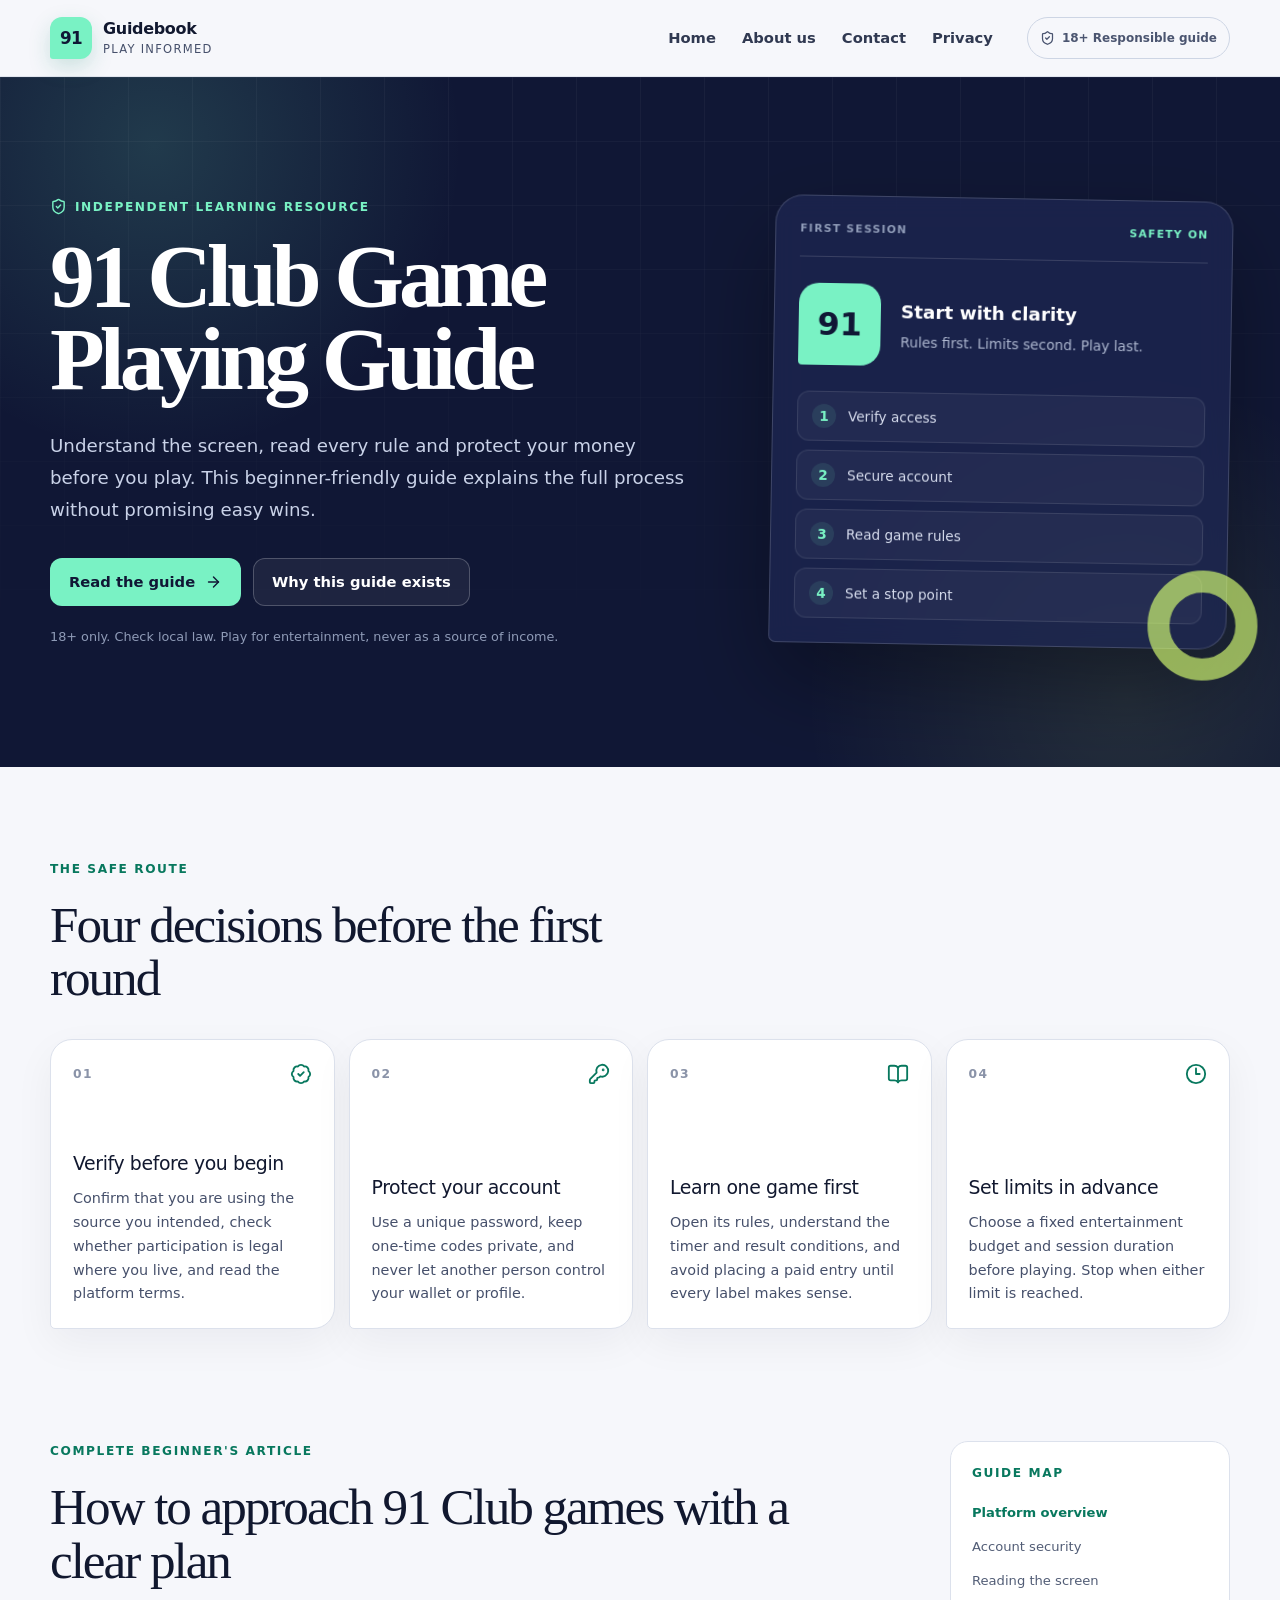
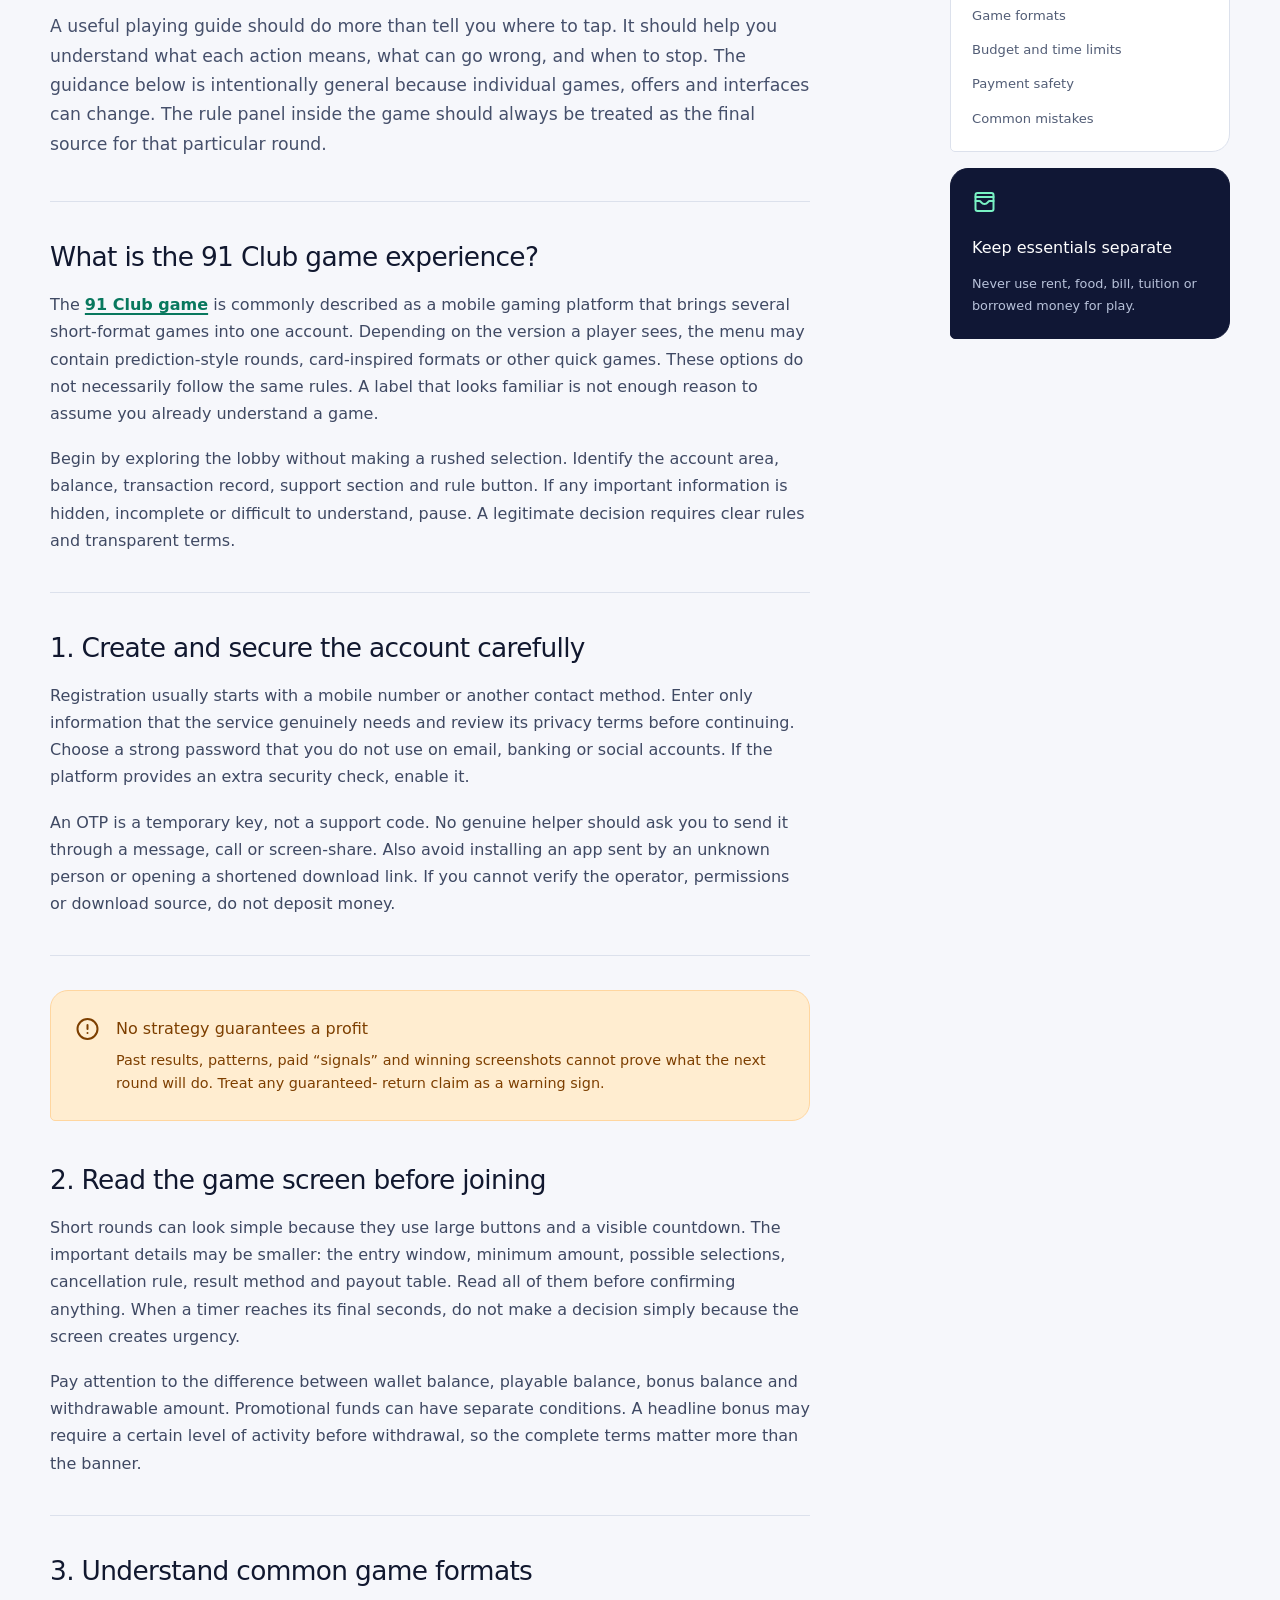
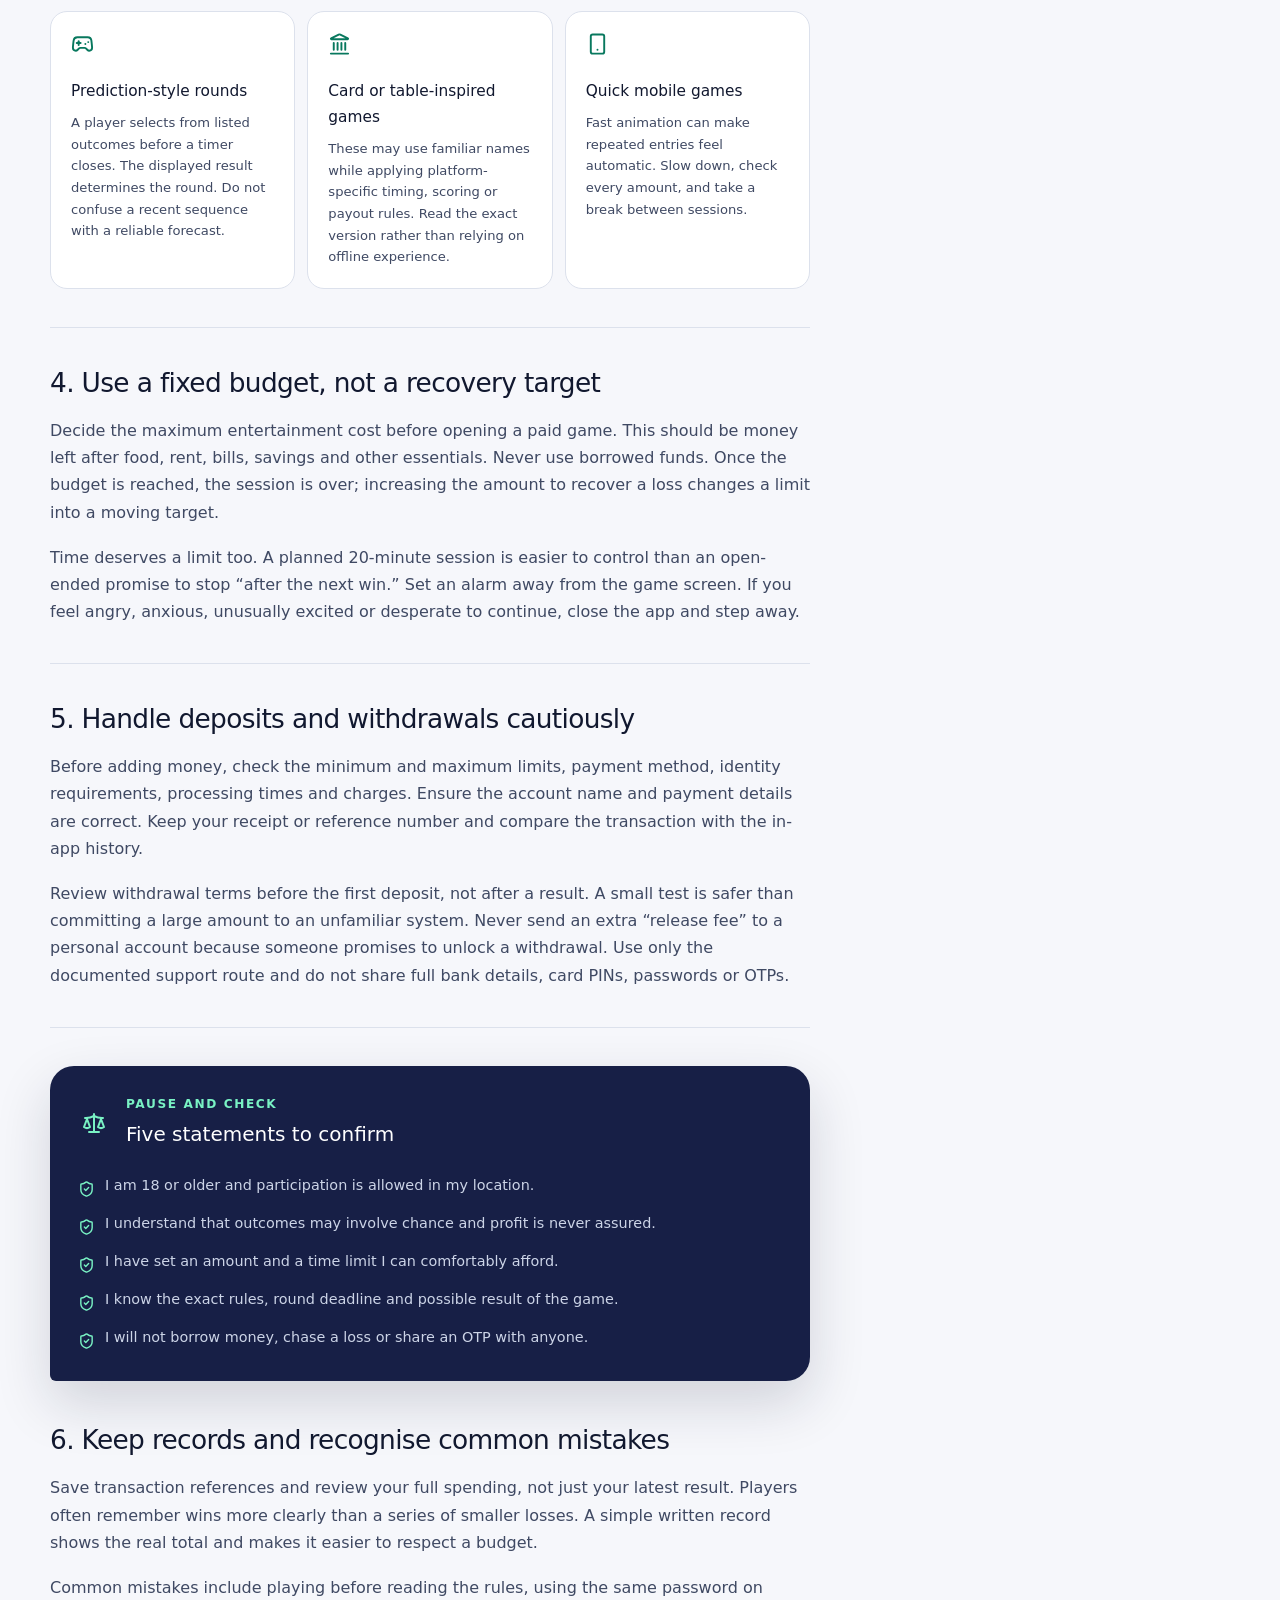
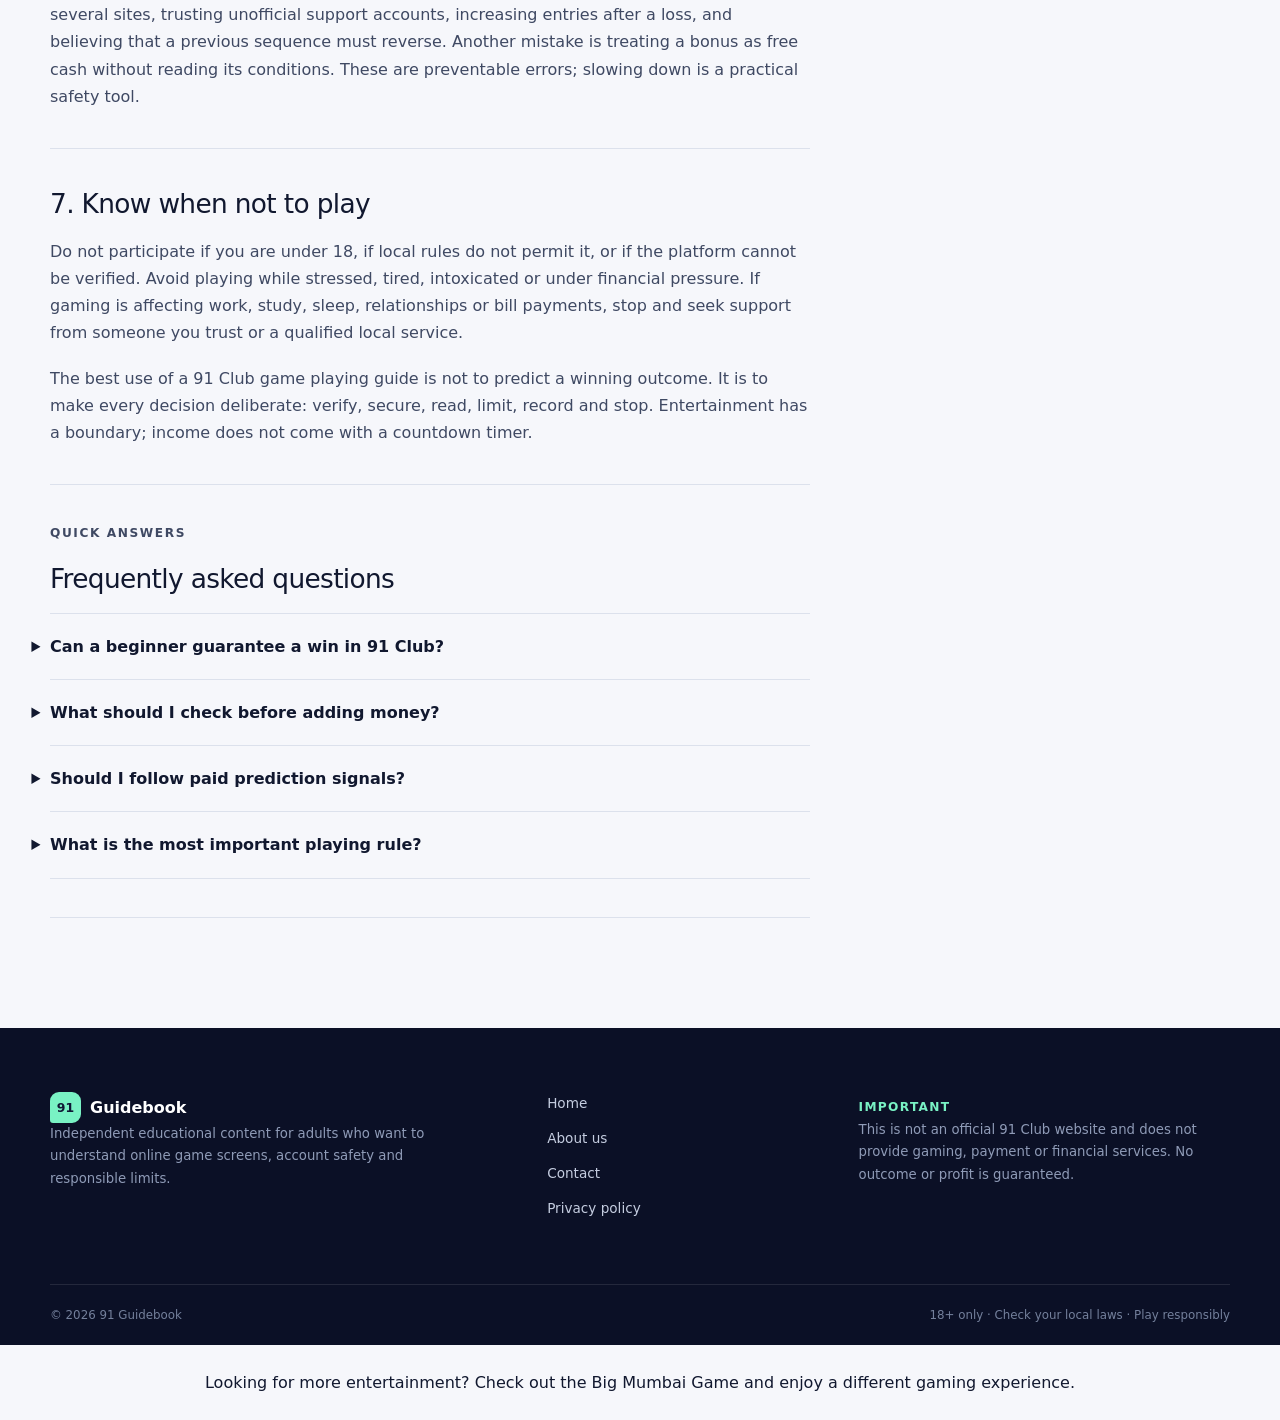
==== commit 54e25583: "Add Big Mumbai Game link to homepage" ====
--- a/index.html
+++ b/index.html
@@ -1,2 +1,3 @@
-<!DOCTYPE html><html lang="en"><head><meta charSet="utf-8"/><meta name="viewport" content="width=device-width, initial-scale=1"/><link rel="stylesheet" href="/assets/index-D1FY85NU.css" data-rsc-css-href="/assets/index-D1FY85NU.css" data-precedence="vite-rsc/importer-resources"/><link rel="modulepreload" href="/assets/layout-segment-context-DaSXVXIy.js" crossorigin=""/><link rel="modulepreload" href="/assets/rolldown-runtime-S-ySWqyJ.js" crossorigin=""/><link rel="modulepreload" href="/assets/index-Dnl7MN8R.js" crossorigin=""/><link rel="modulepreload" href="/assets/framework-XU8gKkFC.js" crossorigin=""/><link rel="modulepreload" href="/assets/link-DzOnkYYp.js" crossorigin=""/><link rel="modulepreload" href="/assets/query-D2V9OaoK.js" crossorigin=""/><link rel="modulepreload" href="/assets/Icon-Du9TqpuN.js" crossorigin=""/><title>91 Club Game Playing Guide | Rules, Safety &amp; Smart Play | 91 Guidebook</title><meta name="description" content="A clear 91 Club Game playing guide covering account safety, game screens, deposits, withdrawals, limits, common mistakes and responsible play."/><meta name="keywords" content="91 Club Game playing guide,how to play 91 Club Game,91 Club beginner guide,responsible online gaming"/><meta name="robots" content="index, follow"/><link rel="shortcut icon" href="/favicon.svg"/><link rel="icon" href="/favicon.svg"/><script>self.__VINEXT_RSC_PARAMS__={}</script><script>self.__VINEXT_RSC_NAV__={"pathname":"/","searchParams":[]}</script><link rel="modulepreload" href="/assets/index-Dnl7MN8R.js" />
-</head><body><header class="site-header"><div class="site-container header-inner"><a href="/" class="brand" aria-label="91 Guidebook home"><span class="brand-mark">91</span><span class="brand-copy"><strong>Guidebook</strong><small>Play informed</small></span></a><nav aria-label="Main navigation"><a href="/">Home</a><a href="/about/">About us</a><a href="/contact/">Contact</a><a href="/privacy-policy/">Privacy</a></nav><span class="header-trust"><svg xmlns="http://www.w3.org/2000/svg" width="24" height="24" viewBox="0 0 24 24" fill="none" stroke="currentColor" stroke-width="2" stroke-linecap="round" stroke-linejoin="round" class="lucide lucide-shield-check" aria-hidden="true"><path d="M20 13c0 5-3.5 7.5-7.66 8.95a1 1 0 0 1-.67-.01C7.5 20.5 4 18 4 13V6a1 1 0 0 1 1-1c2 0 4.5-1.2 6.24-2.72a1.17 1.17 0 0 1 1.52 0C14.51 3.81 17 5 19 5a1 1 0 0 1 1 1z"></path><path d="m9 12 2 2 4-4"></path></svg> 18+ Responsible guide</span></div></header><main><section class="hero-shell"><div class="site-container hero-grid"><div class="hero-copy"><p class="eyebrow"><svg xmlns="http://www.w3.org/2000/svg" width="24" height="24" viewBox="0 0 24 24" fill="none" stroke="currentColor" stroke-width="2" stroke-linecap="round" stroke-linejoin="round" class="lucide lucide-shield-check" aria-hidden="true"><path d="M20 13c0 5-3.5 7.5-7.66 8.95a1 1 0 0 1-.67-.01C7.5 20.5 4 18 4 13V6a1 1 0 0 1 1-1c2 0 4.5-1.2 6.24-2.72a1.17 1.17 0 0 1 1.52 0C14.51 3.81 17 5 19 5a1 1 0 0 1 1 1z"></path><path d="m9 12 2 2 4-4"></path></svg> Independent learning resource</p><h1>91 Club Game Playing Guide</h1><p class="hero-lede">Understand the screen, read every rule and protect your money before you play. This beginner-friendly guide explains the full process without promising easy wins.</p><div class="hero-actions"><a class="button button-primary" href="#complete-guide">Read the guide <svg xmlns="http://www.w3.org/2000/svg" width="24" height="24" viewBox="0 0 24 24" fill="none" stroke="currentColor" stroke-width="2" stroke-linecap="round" stroke-linejoin="round" class="lucide lucide-arrow-right" aria-hidden="true"><path d="M5 12h14"></path><path d="m12 5 7 7-7 7"></path></svg></a><a href="/about/" class="button button-ghost">Why this guide exists</a></div><p class="hero-note">18+ only. Check local law. Play for entertainment, never as a source of income.</p></div><div class="guide-console" aria-label="Quick start overview"><div class="console-topline"><span>FIRST SESSION</span><span class="status-dot">SAFETY ON</span></div><div class="console-score"><span class="score-mark">91</span><div><strong>Start with clarity</strong><p>Rules first. Limits second. Play last.</p></div></div><div class="console-steps"><div><span>1</span> Verify access</div><div><span>2</span> Secure account</div><div><span>3</span> Read game rules</div><div><span>4</span> Set a stop point</div></div></div></div></section><section class="site-container section-block" aria-labelledby="route-title"><div class="section-heading compact-heading"><p class="eyebrow">The safe route</p><h2 id="route-title">Four decisions before the first round</h2></div><div class="route-grid"><article class="route-card"><div class="route-card-top"><span>01</span><svg xmlns="http://www.w3.org/2000/svg" width="24" height="24" viewBox="0 0 24 24" fill="none" stroke="currentColor" stroke-width="2" stroke-linecap="round" stroke-linejoin="round" class="lucide lucide-badge-check" aria-hidden="true"><path d="M3.85 8.62a4 4 0 0 1 4.78-4.77 4 4 0 0 1 6.74 0 4 4 0 0 1 4.78 4.78 4 4 0 0 1 0 6.74 4 4 0 0 1-4.77 4.78 4 4 0 0 1-6.75 0 4 4 0 0 1-4.78-4.77 4 4 0 0 1 0-6.76Z"></path><path d="m9 12 2 2 4-4"></path></svg></div><h3>Verify before you begin</h3><p>Confirm that you are using the source you intended, check whether participation is legal where you live, and read the platform terms.</p></article><article class="route-card"><div class="route-card-top"><span>02</span><svg xmlns="http://www.w3.org/2000/svg" width="24" height="24" viewBox="0 0 24 24" fill="none" stroke="currentColor" stroke-width="2" stroke-linecap="round" stroke-linejoin="round" class="lucide lucide-key-round" aria-hidden="true"><path d="M2.586 17.414A2 2 0 0 0 2 18.828V21a1 1 0 0 0 1 1h3a1 1 0 0 0 1-1v-1a1 1 0 0 1 1-1h1a1 1 0 0 0 1-1v-1a1 1 0 0 1 1-1h.172a2 2 0 0 0 1.414-.586l.814-.814a6.5 6.5 0 1 0-4-4z"></path><circle cx="16.5" cy="7.5" r=".5" fill="currentColor"></circle></svg></div><h3>Protect your account</h3><p>Use a unique password, keep one-time codes private, and never let another person control your wallet or profile.</p></article><article class="route-card"><div class="route-card-top"><span>03</span><svg xmlns="http://www.w3.org/2000/svg" width="24" height="24" viewBox="0 0 24 24" fill="none" stroke="currentColor" stroke-width="2" stroke-linecap="round" stroke-linejoin="round" class="lucide lucide-book-open" aria-hidden="true"><path d="M12 5v16"></path><path d="M20.001 19A2 2 0 0022 17V5a2 2 0 00-1.999-2L16 3.002A5 5 0 0012 5a5 5 0 00-4-2H4a2 2 0 00-2 2v12a2 2 0 001.999 2H8a5 5 0 014 2 5 5 0 014-2z"></path></svg></div><h3>Learn one game first</h3><p>Open its rules, understand the timer and result conditions, and avoid placing a paid entry until every label makes sense.</p></article><article class="route-card"><div class="route-card-top"><span>04</span><svg xmlns="http://www.w3.org/2000/svg" width="24" height="24" viewBox="0 0 24 24" fill="none" stroke="currentColor" stroke-width="2" stroke-linecap="round" stroke-linejoin="round" class="lucide lucide-clock3 lucide-clock-3" aria-hidden="true"><circle cx="12" cy="12" r="10"></circle><path d="M12 6v6h4"></path></svg></div><h3>Set limits in advance</h3><p>Choose a fixed entertainment budget and session duration before playing. Stop when either limit is reached.</p></article></div></section><section class="article-wrap site-container" id="complete-guide"><article class="article-body"><header class="article-intro"><p class="eyebrow">Complete beginner&#x27;s article</p><h2>How to approach 91 Club games with a clear plan</h2><p>A useful playing guide should do more than tell you where to tap. It should help you understand what each action means, what can go wrong, and when to stop. The guidance below is intentionally general because individual games, offers and interfaces can change. The rule panel inside the game should always be treated as the final source for that particular round.</p></header><div class="article-section"><h3>What is the 91 Club game experience?</h3><p>The<!-- --> <a class="external-link" href="https://nintyoneclub.com" target="_blank" rel="noopener noreferrer">91 Club game</a> <!-- -->is commonly described as a mobile gaming platform that brings several short-format games into one account. Depending on the version a player sees, the menu may contain prediction-style rounds, card-inspired formats or other quick games. These options do not necessarily follow the same rules. A label that looks familiar is not enough reason to assume you already understand a game.</p><p>Begin by exploring the lobby without making a rushed selection. Identify the account area, balance, transaction record, support section and rule button. If any important information is hidden, incomplete or difficult to understand, pause. A legitimate decision requires clear rules and transparent terms.</p></div><div class="article-section"><h3>1. Create and secure the account carefully</h3><p>Registration usually starts with a mobile number or another contact method. Enter only information that the service genuinely needs and review its privacy terms before continuing. Choose a strong password that you do not use on email, banking or social accounts. If the platform provides an extra security check, enable it.</p><p>An OTP is a temporary key, not a support code. No genuine helper should ask you to send it through a message, call or screen-share. Also avoid installing an app sent by an unknown person or opening a shortened download link. If you cannot verify the operator, permissions or download source, do not deposit money.</p></div><div class="callout callout-warning"><svg xmlns="http://www.w3.org/2000/svg" width="24" height="24" viewBox="0 0 24 24" fill="none" stroke="currentColor" stroke-width="2" stroke-linecap="round" stroke-linejoin="round" class="lucide lucide-circle-alert" aria-hidden="true"><circle cx="12" cy="12" r="10"></circle><line x1="12" x2="12" y1="8" y2="12"></line><line x1="12" x2="12.01" y1="16" y2="16"></line></svg><div><h3>No strategy guarantees a profit</h3><p>Past results, patterns, paid “signals” and winning screenshots cannot prove what the next round will do. Treat any guaranteed- return claim as a warning sign.</p></div></div><div class="article-section"><h3>2. Read the game screen before joining</h3><p>Short rounds can look simple because they use large buttons and a visible countdown. The important details may be smaller: the entry window, minimum amount, possible selections, cancellation rule, result method and payout table. Read all of them before confirming anything. When a timer reaches its final seconds, do not make a decision simply because the screen creates urgency.</p><p>Pay attention to the difference between wallet balance, playable balance, bonus balance and withdrawable amount. Promotional funds can have separate conditions. A headline bonus may require a certain level of activity before withdrawal, so the complete terms matter more than the banner.</p></div><div class="article-section"><h3>3. Understand common game formats</h3><div class="format-grid"><div><svg xmlns="http://www.w3.org/2000/svg" width="24" height="24" viewBox="0 0 24 24" fill="none" stroke="currentColor" stroke-width="2" stroke-linecap="round" stroke-linejoin="round" class="lucide lucide-gamepad2 lucide-gamepad-2" aria-hidden="true"><line x1="6" x2="10" y1="11" y2="11"></line><line x1="8" x2="8" y1="9" y2="13"></line><line x1="15" x2="15.01" y1="12" y2="12"></line><line x1="18" x2="18.01" y1="10" y2="10"></line><path d="M17.32 5H6.68a4 4 0 0 0-3.978 3.59c-.006.052-.01.101-.017.152C2.604 9.416 2 14.456 2 16a3 3 0 0 0 3 3c1 0 1.5-.5 2-1l1.414-1.414A2 2 0 0 1 9.828 16h4.344a2 2 0 0 1 1.414.586L17 18c.5.5 1 1 2 1a3 3 0 0 0 3-3c0-1.545-.604-6.584-.685-7.258-.007-.05-.011-.1-.017-.151A4 4 0 0 0 17.32 5z"></path></svg><h4>Prediction-style rounds</h4><p>A player selects from listed outcomes before a timer closes. The displayed result determines the round. Do not confuse a recent sequence with a reliable forecast.</p></div><div><svg xmlns="http://www.w3.org/2000/svg" width="24" height="24" viewBox="0 0 24 24" fill="none" stroke="currentColor" stroke-width="2" stroke-linecap="round" stroke-linejoin="round" class="lucide lucide-landmark" aria-hidden="true"><path d="M10 18v-7"></path><path d="M11.119 2.205a2 2 0 0 1 1.762 0l7.84 3.846A.5.5 0 0 1 20.5 7h-17a.5.5 0 0 1-.22-.949z"></path><path d="M14 18v-7"></path><path d="M18 18v-7"></path><path d="M3 22h18"></path><path d="M6 18v-7"></path></svg><h4>Card or table-inspired games</h4><p>These may use familiar names while applying platform-specific timing, scoring or payout rules. Read the exact version rather than relying on offline experience.</p></div><div><svg xmlns="http://www.w3.org/2000/svg" width="24" height="24" viewBox="0 0 24 24" fill="none" stroke="currentColor" stroke-width="2" stroke-linecap="round" stroke-linejoin="round" class="lucide lucide-smartphone" aria-hidden="true"><rect width="14" height="20" x="5" y="2" rx="2" ry="2"></rect><path d="M12 18h.01"></path></svg><h4>Quick mobile games</h4><p>Fast animation can make repeated entries feel automatic. Slow down, check every amount, and take a break between sessions.</p></div></div></div><div class="article-section"><h3>4. Use a fixed budget, not a recovery target</h3><p>Decide the maximum entertainment cost before opening a paid game. This should be money left after food, rent, bills, savings and other essentials. Never use borrowed funds. Once the budget is reached, the session is over; increasing the amount to recover a loss changes a limit into a moving target.</p><p>Time deserves a limit too. A planned 20-minute session is easier to control than an open-ended promise to stop “after the next win.” Set an alarm away from the game screen. If you feel angry, anxious, unusually excited or desperate to continue, close the app and step away.</p></div><div class="article-section"><h3>5. Handle deposits and withdrawals cautiously</h3><p>Before adding money, check the minimum and maximum limits, payment method, identity requirements, processing times and charges. Ensure the account name and payment details are correct. Keep your receipt or reference number and compare the transaction with the in-app history.</p><p>Review withdrawal terms before the first deposit, not after a result. A small test is safer than committing a large amount to an unfamiliar system. Never send an extra “release fee” to a personal account because someone promises to unlock a withdrawal. Use only the documented support route and do not share full bank details, card PINs, passwords or OTPs.</p></div><div class="check-panel"><div class="check-panel-heading"><svg xmlns="http://www.w3.org/2000/svg" width="24" height="24" viewBox="0 0 24 24" fill="none" stroke="currentColor" stroke-width="2" stroke-linecap="round" stroke-linejoin="round" class="lucide lucide-scale" aria-hidden="true"><path d="M12 3v18"></path><path d="m19 8 3 8a5 5 0 0 1-6 0zV7"></path><path d="M3 7h1a17 17 0 0 0 8-2 17 17 0 0 0 8 2h1"></path><path d="m5 8 3 8a5 5 0 0 1-6 0zV7"></path><path d="M7 21h10"></path></svg><div><p class="eyebrow">Pause and check</p><h3>Five statements to confirm</h3></div></div><ul><li><svg xmlns="http://www.w3.org/2000/svg" width="24" height="24" viewBox="0 0 24 24" fill="none" stroke="currentColor" stroke-width="2" stroke-linecap="round" stroke-linejoin="round" class="lucide lucide-shield-check" aria-hidden="true"><path d="M20 13c0 5-3.5 7.5-7.66 8.95a1 1 0 0 1-.67-.01C7.5 20.5 4 18 4 13V6a1 1 0 0 1 1-1c2 0 4.5-1.2 6.24-2.72a1.17 1.17 0 0 1 1.52 0C14.51 3.81 17 5 19 5a1 1 0 0 1 1 1z"></path><path d="m9 12 2 2 4-4"></path></svg> <!-- -->I am 18 or older and participation is allowed in my location.</li><li><svg xmlns="http://www.w3.org/2000/svg" width="24" height="24" viewBox="0 0 24 24" fill="none" stroke="currentColor" stroke-width="2" stroke-linecap="round" stroke-linejoin="round" class="lucide lucide-shield-check" aria-hidden="true"><path d="M20 13c0 5-3.5 7.5-7.66 8.95a1 1 0 0 1-.67-.01C7.5 20.5 4 18 4 13V6a1 1 0 0 1 1-1c2 0 4.5-1.2 6.24-2.72a1.17 1.17 0 0 1 1.52 0C14.51 3.81 17 5 19 5a1 1 0 0 1 1 1z"></path><path d="m9 12 2 2 4-4"></path></svg> <!-- -->I understand that outcomes may involve chance and profit is never assured.</li><li><svg xmlns="http://www.w3.org/2000/svg" width="24" height="24" viewBox="0 0 24 24" fill="none" stroke="currentColor" stroke-width="2" stroke-linecap="round" stroke-linejoin="round" class="lucide lucide-shield-check" aria-hidden="true"><path d="M20 13c0 5-3.5 7.5-7.66 8.95a1 1 0 0 1-.67-.01C7.5 20.5 4 18 4 13V6a1 1 0 0 1 1-1c2 0 4.5-1.2 6.24-2.72a1.17 1.17 0 0 1 1.52 0C14.51 3.81 17 5 19 5a1 1 0 0 1 1 1z"></path><path d="m9 12 2 2 4-4"></path></svg> <!-- -->I have set an amount and a time limit I can comfortably afford.</li><li><svg xmlns="http://www.w3.org/2000/svg" width="24" height="24" viewBox="0 0 24 24" fill="none" stroke="currentColor" stroke-width="2" stroke-linecap="round" stroke-linejoin="round" class="lucide lucide-shield-check" aria-hidden="true"><path d="M20 13c0 5-3.5 7.5-7.66 8.95a1 1 0 0 1-.67-.01C7.5 20.5 4 18 4 13V6a1 1 0 0 1 1-1c2 0 4.5-1.2 6.24-2.72a1.17 1.17 0 0 1 1.52 0C14.51 3.81 17 5 19 5a1 1 0 0 1 1 1z"></path><path d="m9 12 2 2 4-4"></path></svg> <!-- -->I know the exact rules, round deadline and possible result of the game.</li><li><svg xmlns="http://www.w3.org/2000/svg" width="24" height="24" viewBox="0 0 24 24" fill="none" stroke="currentColor" stroke-width="2" stroke-linecap="round" stroke-linejoin="round" class="lucide lucide-shield-check" aria-hidden="true"><path d="M20 13c0 5-3.5 7.5-7.66 8.95a1 1 0 0 1-.67-.01C7.5 20.5 4 18 4 13V6a1 1 0 0 1 1-1c2 0 4.5-1.2 6.24-2.72a1.17 1.17 0 0 1 1.52 0C14.51 3.81 17 5 19 5a1 1 0 0 1 1 1z"></path><path d="m9 12 2 2 4-4"></path></svg> <!-- -->I will not borrow money, chase a loss or share an OTP with anyone.</li></ul></div><div class="article-section"><h3>6. Keep records and recognise common mistakes</h3><p>Save transaction references and review your full spending, not just your latest result. Players often remember wins more clearly than a series of smaller losses. A simple written record shows the real total and makes it easier to respect a budget.</p><p>Common mistakes include playing before reading the rules, using the same password on several sites, trusting unofficial support accounts, increasing entries after a loss, and believing that a previous sequence must reverse. Another mistake is treating a bonus as free cash without reading its conditions. These are preventable errors; slowing down is a practical safety tool.</p></div><div class="article-section"><h3>7. Know when not to play</h3><p>Do not participate if you are under 18, if local rules do not permit it, or if the platform cannot be verified. Avoid playing while stressed, tired, intoxicated or under financial pressure. If gaming is affecting work, study, sleep, relationships or bill payments, stop and seek support from someone you trust or a qualified local service.</p><p>The best use of a 91 Club game playing guide is not to predict a winning outcome. It is to make every decision deliberate: verify, secure, read, limit, record and stop. Entertainment has a boundary; income does not come with a countdown timer.</p></div><div class="article-section faq-section"><p class="eyebrow">Quick answers</p><h3>Frequently asked questions</h3><details><summary>Can a beginner guarantee a win in 91 Club?</summary><p>No. A guide can explain rules and safer habits, but it cannot guarantee a result or remove the risk of losing money.</p></details><details><summary>What should I check before adding money?</summary><p>Verify the operator and local eligibility, read deposit and withdrawal terms, secure your account, and set a strict budget.</p></details><details><summary>Should I follow paid prediction signals?</summary><p>Treat guaranteed signals and fixed-return claims with caution. A past sequence does not establish the next outcome.</p></details><details><summary>What is the most important playing rule?</summary><p>Never risk money needed for essentials, and stop when your pre-set time or money limit is reached.</p></details></div></article><aside class="article-aside" aria-label="Guide summary"><div class="aside-card sticky-card"><p class="eyebrow">Guide map</p><a href="#complete-guide">Platform overview</a><span>Account security</span><span>Reading the screen</span><span>Game formats</span><span>Budget and time limits</span><span>Payment safety</span><span>Common mistakes</span></div><div class="aside-card aside-emphasis"><svg xmlns="http://www.w3.org/2000/svg" width="24" height="24" viewBox="0 0 24 24" fill="none" stroke="currentColor" stroke-width="2" stroke-linecap="round" stroke-linejoin="round" class="lucide lucide-wallet-cards" aria-hidden="true"><path d="M3 11h3.75a2 2 0 0 1 1.6.8l.45.6a4 4 0 0 0 6.4 0l.45-.6a2 2 0 0 1 1.6-.8H21"></path><path d="M3 7h18"></path><rect x="3" y="3" width="18" height="18" rx="2"></rect></svg><h3>Keep essentials separate</h3><p>Never use rent, food, bill, tuition or borrowed money for play.</p></div></aside></section></main><footer class="site-footer"><div class="site-container footer-grid"><div><div class="footer-brand"><span>91</span> Guidebook</div><p>Independent educational content for adults who want to understand online game screens, account safety and responsible limits.</p></div><div class="footer-links"><a href="/">Home</a><a href="/about/">About us</a><a href="/contact/">Contact</a><a href="/privacy-policy/">Privacy policy</a></div><div class="footer-disclaimer"><strong>Important</strong><p>This is not an official 91 Club website and does not provide gaming, payment or financial services. No outcome or profit is guaranteed.</p></div></div><div class="site-container footer-bottom"><span>© 2026 91 Guidebook</span><span>18+ only · Check your local laws · Play responsibly</span></div></footer><script id="_R_">import("/assets/index-Dnl7MN8R.js")</script></body></html><script>self.__VINEXT_RSC_CHUNKS__=self.__VINEXT_RSC_CHUNKS__||[];self.__VINEXT_RSC_CHUNKS__.push("2:I[\"c2747888630f\",[],\"default\",1]\n3:I[\"339f946bc456\",[],\"default\",1]\n4:I[\"8c0f216c4604\",[],\"Children\",1]\n5:I[\"15c18cfaeeff\",[],\"LayoutSegmentProvider\",1]\n6:I[\"8c0f216c4604\",[],\"Slot\",1]\n7:I[\"593f344dc510\",[],\"RedirectBoundary\",1]\n:HL[\"/assets/index-D1FY85NU.css\",\"style\"]\n")</script><script>self.__VINEXT_RSC_CHUNKS__=self.__VINEXT_RSC_CHUNKS__||[];self.__VINEXT_RSC_CHUNKS__.push("0:{\"__route\":\"route:/\",\"__interceptionContext\":null,\"__layoutIds\":[\"layout:/\"],\"__rootLayout\":\"/\",\"page:/\":\"$L1\",\"layout:/\":[[[[\"$\",\"link\",\"css:/assets/index-D1FY85NU.css\",{\"rel\":\"stylesheet\",\"precedence\":\"vite-rsc/importer-resources\",\"href\":\"/assets/index-D1FY85NU.css\",\"data-rsc-css-href\":\"/assets/index-D1FY85NU.css\"}],\"$undefined\"],[\"$\",\"html\",null,{\"lang\":\"en\",\"children\":[\"$\",\"body\",null,{\"children\":[[\"$\",\"header\",null,{\"className\":\"site-header\",\"children\":[\"$\",\"div\",null,{\"className\":\"site-container header-inner\",\"children\":[[\"$\",\"$L2\",null,{\"className\":\"brand\",\"href\":\"/\",\"aria-label\":\"91 Guidebook home\",\"children\":[[\"$\",\"span\",null,{\"className\":\"brand-mark\",\"children\":\"91\"}],[\"$\",\"span\",null,{\"className\":\"brand-copy\",\"children\":[[\"$\",\"strong\",null,{\"children\":\"Guidebook\"}],[\"$\",\"small\",null,{\"children\":\"Play informed\"}]]}]]}],[\"$\",\"nav\",null,{\"aria-label\":\"Main navigation\",\"children\":[[\"$\",\"$L2\",\"/\",{\"href\":\"/\",\"children\":\"Home\"}],[\"$\",\"$L2\",\"/about/\",{\"href\":\"/about/\",\"children\":\"About us\"}],[\"$\",\"$L2\",\"/contact/\",{\"href\":\"/contact/\",\"children\":\"Contact\"}],[\"$\",\"$L2\",\"/privacy-policy/\",{\"href\":\"/privacy-policy/\",\"children\":\"Privacy\"}]]}],[\"$\",\"span\",null,{\"className\":\"header-trust\",\"children\":[[\"$\",\"$L3\",null,{\"ref\":\"$undefined\",\"iconNode\":[[\"path\",{\"d\":\"M20 13c0 5-3.5 7.5-7.66 8.95a1 1 0 0 1-.67-.01C7.5 20.5 4 18 4 13V6a1 1 0 0 1 1-1c2 0 4.5-1.2 6.24-2.72a1.17 1.17 0 0 1 1.52 0C14.51 3.81 17 5 19 5a1 1 0 0 1 1 1z\",\"key\":\"oel41y\"}],[\"path\",{\"d\":\"m9 12 2 2 4-4\",\"key\":\"dzmm74\"}]],\"className\":\"lucide-shield-check\",\"aria-hidden\":\"true\"}],\" 18+ Responsible guide\"]}]]}]}],[\"$\",\"$L4\",null,{}],[\"$\",\"footer\",null,{\"className\":\"site-footer\",\"children\":[[\"$\",\"div\",null,{\"className\":\"site-container footer-grid\",\"children\":[[\"$\",\"div\",null,{\"children\":[[\"$\",\"div\",null,{\"className\":\"footer-brand\",\"children\":[[\"$\",\"span\",null,{\"children\":\"91\"}],\" Guidebook\"]}],[\"$\",\"p\",null,{\"children\":\"Independent educational content for adults who want to understand online game screens, account safety and responsible limits.\"}]]}],[\"$\",\"div\",null,{\"className\":\"footer-links\",\"children\":[[\"$\",\"$L2\",null,{\"href\":\"/\",\"children\":\"Home\"}],[\"$\",\"$L2\",null,{\"href\":\"/about/\",\"children\":\"About us\"}],[\"$\",\"$L2\",null,{\"href\":\"/contact/\",\"children\":\"Contact\"}],[\"$\",\"$L2\",null,{\"href\":\"/privacy-policy/\",\"children\":\"Privacy policy\"}]]}],[\"$\",\"div\",null,{\"className\":\"footer-disclaimer\",\"children\":[[\"$\",\"strong\",null,{\"children\":\"Important\"}],[\"$\",\"p\",null,{\"children\":\"This is not an official 91 Club website and does not provide gaming, payment or financial services. No outcome or profit is guaranteed.\"}]]}]]}],[\"$\",\"div\",null,{\"className\":\"site-container footer-bottom\",\"children\":[[\"$\",\"span\",null,{\"children\":\"© 2026 91 Guidebook\"}],[\"$\",\"span\",null,{\"children\":\"18+ only · Check your local laws · Play responsibly\"}]]}]]}]]}]}]],null],\"route:/\":[[[\"$\",\"meta\",null,{\"charSet\":\"utf-8\"}],[[\"$\",\"title\",\"0\",{\"children\":\"91 Club Game Playing Guide | Rules, Safety \u0026 Smart Play | 91 Guidebook\"}],[\"$\",\"meta\",\"1\",{\"name\":\"description\",\"content\":\"A clear 91 Club Game playing guide covering account safety, game screens, deposits, withdrawals, limits, common mistakes and responsible play.\"}],[\"$\",\"meta\",\"2\",{\"name\":\"keywords\",\"content\":\"91 Club Game playing guide,how to play 91 Club Game,91 Club beginner guide,responsible online gaming\"}],[\"$\",\"meta\",\"3\",{\"name\":\"robots\",\"content\":\"index, follow\"}],[\"$\",\"link\",\"4\",{\"rel\":\"shortcut icon\",\"href\":\"/favicon.svg\"}],[\"$\",\"link\",\"5\",{\"rel\":\"icon\",\"href\":\"/favicon.svg\"}]],[[\"$\",\"meta\",\"0\",{\"name\":\"viewport\",\"content\":\"width=device-width, initial-scale=1\"}]]],[\"$\",\"$L5\",null,{\"segmentMap\":{\"children\":[]},\"children\":[\"$\",\"$L6\",null,{\"id\":\"layout:/\",\"parallelSlots\":\"$undefined\",\"children\":[\"$\",\"$L7\",null,{\"children\":[\"$\",\"$L5\",null,{\"segmentMap\":{\"children\":[]},\"children\":[\"$\",\"$L6\",null,{\"id\":\"page:/\"}]}]}]}]}]],\"__layoutFlags\":{\"layout:/\":\"s\"},\"__artifactCompatibility\":{\"schemaVersion\":1,\"graphVersion\":\"app-route-graph:4uhn5s1wvoptc\",\"deploymentVersion\":\"88468223-d8b9-4593-bff3-c045e07310c5\",\"appElementsSchemaVersion\":1,\"rscPayloadSchemaVersion\":1,\"rootBoundaryId\":\"/\",\"renderEpoch\":null}}\n")</script><script>self.__VINEXT_RSC_CHUNKS__=self.__VINEXT_RSC_CHUNKS__||[];self.__VINEXT_RSC_CHUNKS__.push("1:[\"$\",\"main\",null,{\"children\":[[\"$\",\"section\",null,{\"className\":\"hero-shell\",\"children\":[\"$\",\"div\",null,{\"className\":\"site-container hero-grid\",\"children\":[[\"$\",\"div\",null,{\"className\":\"hero-copy\",\"children\":[[\"$\",\"p\",null,{\"className\":\"eyebrow\",\"children\":[[\"$\",\"$L3\",null,{\"ref\":\"$undefined\",\"iconNode\":[[\"path\",{\"d\":\"M20 13c0 5-3.5 7.5-7.66 8.95a1 1 0 0 1-.67-.01C7.5 20.5 4 18 4 13V6a1 1 0 0 1 1-1c2 0 4.5-1.2 6.24-2.72a1.17 1.17 0 0 1 1.52 0C14.51 3.81 17 5 19 5a1 1 0 0 1 1 1z\",\"key\":\"oel41y\"}],[\"path\",{\"d\":\"m9 12 2 2 4-4\",\"key\":\"dzmm74\"}]],\"className\":\"lucide-shield-check\",\"aria-hidden\":\"true\"}],\" Independent learning resource\"]}],[\"$\",\"h1\",null,{\"children\":\"91 Club Game Playing Guide\"}],[\"$\",\"p\",null,{\"className\":\"hero-lede\",\"children\":\"Understand the screen, read every rule and protect your money before you play. This beginner-friendly guide explains the full process without promising easy wins.\"}],[\"$\",\"div\",null,{\"className\":\"hero-actions\",\"children\":[[\"$\",\"a\",null,{\"className\":\"button button-primary\",\"href\":\"#complete-guide\",\"children\":[\"Read the guide \",[\"$\",\"$L3\",null,{\"ref\":\"$undefined\",\"iconNode\":[[\"path\",{\"d\":\"M5 12h14\",\"key\":\"1ays0h\"}],[\"path\",{\"d\":\"m12 5 7 7-7 7\",\"key\":\"xquz4c\"}]],\"className\":\"lucide-arrow-right\",\"aria-hidden\":\"true\"}]]}],[\"$\",\"$L2\",null,{\"className\":\"button button-ghost\",\"href\":\"/about/\",\"children\":\"Why this guide exists\"}]]}],[\"$\",\"p\",null,{\"className\":\"hero-note\",\"children\":\"18+ only. Check local law. Play for entertainment, never as a source of income.\"}]]}],[\"$\",\"div\",null,{\"className\":\"guide-console\",\"aria-label\":\"Quick start overview\",\"children\":[[\"$\",\"div\",null,{\"className\":\"console-topline\",\"children\":[[\"$\",\"span\",null,{\"children\":\"FIRST SESSION\"}],[\"$\",\"span\",null,{\"className\":\"status-dot\",\"children\":\"SAFETY ON\"}]]}],[\"$\",\"div\",null,{\"className\":\"console-score\",\"children\":[[\"$\",\"span\",null,{\"className\":\"score-mark\",\"children\":\"91\"}],[\"$\",\"div\",null,{\"children\":[[\"$\",\"strong\",null,{\"children\":\"Start with clarity\"}],[\"$\",\"p\",null,{\"children\":\"Rules first. Limits second. Play last.\"}]]}]]}],[\"$\",\"div\",null,{\"className\":\"console-steps\",\"children\":[[\"$\",\"div\",null,{\"children\":[[\"$\",\"span\",null,{\"children\":\"1\"}],\" Verify access\"]}],[\"$\",\"div\",null,{\"children\":[[\"$\",\"span\",null,{\"children\":\"2\"}],\" Secure account\"]}],[\"$\",\"div\",null,{\"children\":[[\"$\",\"span\",null,{\"children\":\"3\"}],\" Read game rules\"]}],[\"$\",\"div\",null,{\"children\":[[\"$\",\"span\",null,{\"children\":\"4\"}],\" Set a stop point\"]}]]}]]}]]}]}],[\"$\",\"section\",null,{\"className\":\"site-container section-block\",\"aria-labelledby\":\"route-title\",\"children\":[[\"$\",\"div\",null,{\"className\":\"section-heading compact-heading\",\"children\":[[\"$\",\"p\",null,{\"className\":\"eyebrow\",\"children\":\"The safe route\"}],[\"$\",\"h2\",null,{\"id\":\"route-title\",\"children\":\"Four decisions before the first round\"}]]}],[\"$\",\"div\",null,{\"className\":\"route-grid\",\"children\":[[\"$\",\"article\",\"01\",{\"className\":\"route-card\",\"children\":[[\"$\",\"div\",null,{\"className\":\"route-card-top\",\"children\":[[\"$\",\"span\",null,{\"children\":\"01\"}],[\"$\",\"$L3\",null,{\"ref\":\"$undefined\",\"iconNode\":[[\"path\",{\"d\":\"M3.85 8.62a4 4 0 0 1 4.78-4.77 4 4 0 0 1 6.74 0 4 4 0 0 1 4.78 4.78 4 4 0 0 1 0 6.74 4 4 0 0 1-4.77 4.78 4 4 0 0 1-6.75 0 4 4 0 0 1-4.78-4.77 4 4 0 0 1 0-6.76Z\",\"key\":\"3c2336\"}],[\"path\",{\"d\":\"m9 12 2 2 4-4\",\"key\":\"dzmm74\"}]],\"className\":\"lucide-badge-check\",\"aria-hidden\":\"true\"}]]}],[\"$\",\"h3\",null,{\"children\":\"Verify before you begin\"}],[\"$\",\"p\",null,{\"children\":\"Confirm that you are using the source you intended, check whether participation is legal where you live, and read the platform terms.\"}]]}],[\"$\",\"article\",\"02\",{\"className\":\"route-card\",\"children\":[[\"$\",\"div\",null,{\"className\":\"route-card-top\",\"children\":[[\"$\",\"span\",null,{\"children\":\"02\"}],[\"$\",\"$L3\",null,{\"ref\":\"$undefined\",\"iconNode\":[[\"path\",{\"d\":\"M2.586 17.414A2 2 0 0 0 2 18.828V21a1 1 0 0 0 1 1h3a1 1 0 0 0 1-1v-1a1 1 0 0 1 1-1h1a1 1 0 0 0 1-1v-1a1 1 0 0 1 1-1h.172a2 2 0 0 0 1.414-.586l.814-.814a6.5 6.5 0 1 0-4-4z\",\"key\":\"1s6t7t\"}],[\"circle\",{\"cx\":\"16.5\",\"cy\":\"7.5\",\"r\":\".5\",\"fill\":\"currentColor\",\"key\":\"w0ekpg\"}]],\"className\":\"lucide-key-round\",\"aria-hidden\":\"true\"}]]}],[\"$\",\"h3\",null,{\"children\":\"Protect your account\"}],[\"$\",\"p\",null,{\"children\":\"Use a unique password, keep one-time codes private, and never let another person control your wallet or profile.\"}]]}],[\"$\",\"article\",\"03\",{\"className\":\"route-card\",\"children\":[[\"$\",\"div\",null,{\"className\":\"route-card-top\",\"children\":[[\"$\",\"span\",null,{\"children\":\"03\"}],[\"$\",\"$L3\",null,{\"ref\":\"$undefined\",\"iconNode\":[[\"path\",{\"d\":\"M12 5v16\",\"key\":\"1f6ucr\"}],[\"path\",{\"d\":\"M20.001 19A2 2 0 0022 17V5a2 2 0 00-1.999-2L16 3.002A5 5 0 0012 5a5 5 0 00-4-2H4a2 2 0 00-2 2v12a2 2 0 001.999 2H8a5 5 0 014 2 5 5 0 014-2z\",\"key\":\"1fyvmf\"}]],\"className\":\"lucide-book-open\",\"aria-hidden\":\"true\"}]]}],\"$L8\",\"$L9\"]}],\"$La\"]}]]}],\"$Lb\"]}]\n")</script><script>self.__VINEXT_RSC_CHUNKS__=self.__VINEXT_RSC_CHUNKS__||[];self.__VINEXT_RSC_CHUNKS__.push("8:[\"$\",\"h3\",null,{\"children\":\"Learn one game first\"}]\n9:[\"$\",\"p\",null,{\"children\":\"Open its rules, understand the timer and result conditions, and avoid placing a paid entry until every label makes sense.\"}]\na:[\"$\",\"article\",\"04\",{\"className\":\"route-card\",\"children\":[[\"$\",\"div\",null,{\"className\":\"route-card-top\",\"children\":[[\"$\",\"span\",null,{\"children\":\"04\"}],[\"$\",\"$L3\",null,{\"ref\":\"$undefined\",\"iconNode\":[[\"circle\",{\"cx\":\"12\",\"cy\":\"12\",\"r\":\"10\",\"key\":\"1mglay\"}],[\"path\",{\"d\":\"M12 6v6h4\",\"key\":\"135r8i\"}]],\"className\":\"lucide-clock3 lucide-clock-3\",\"aria-hidden\":\"true\"}]]}],[\"$\",\"h3\",null,{\"children\":\"Set limits in advance\"}],[\"$\",\"p\",null,{\"children\":\"Choose a fixed entertainment budget and session duration before playing. Stop when either limit is reached.\"}]]}]\n")</script><script>self.__VINEXT_RSC_CHUNKS__=self.__VINEXT_RSC_CHUNKS__||[];self.__VINEXT_RSC_CHUNKS__.push("b:[\"$\",\"section\",null,{\"className\":\"article-wrap site-container\",\"id\":\"complete-guide\",\"children\":[[\"$\",\"article\",null,{\"className\":\"article-body\",\"children\":[[\"$\",\"header\",null,{\"className\":\"article-intro\",\"children\":[[\"$\",\"p\",null,{\"className\":\"eyebrow\",\"children\":\"Complete beginner's article\"}],[\"$\",\"h2\",null,{\"children\":\"How to approach 91 Club games with a clear plan\"}],[\"$\",\"p\",null,{\"children\":\"A useful playing guide should do more than tell you where to tap. It should help you understand what each action means, what can go wrong, and when to stop. The guidance below is intentionally general because individual games, offers and interfaces can change. The rule panel inside the game should always be treated as the final source for that particular round.\"}]]}],[\"$\",\"div\",null,{\"className\":\"article-section\",\"children\":[[\"$\",\"h3\",null,{\"children\":\"What is the 91 Club game experience?\"}],[\"$\",\"p\",null,{\"children\":[\"The\",\" \",[\"$\",\"a\",null,{\"className\":\"external-link\",\"href\":\"https://nintyoneclub.com\",\"target\":\"_blank\",\"rel\":\"noopener noreferrer\",\"children\":\"91 Club game\"}],\" \",\"is commonly described as a mobile gaming platform that brings several short-format games into one account. Depending on the version a player sees, the menu may contain prediction-style rounds, card-inspired formats or other quick games. These options do not necessarily follow the same rules. A label that looks familiar is not enough reason to assume you already understand a game.\"]}],[\"$\",\"p\",null,{\"children\":\"Begin by exploring the lobby without making a rushed selection. Identify the account area, balance, transaction record, support section and rule button. If any important information is hidden, incomplete or difficult to understand, pause. A legitimate decision requires clear rules and transparent terms.\"}]]}],[\"$\",\"div\",null,{\"className\":\"article-section\",\"children\":[[\"$\",\"h3\",null,{\"children\":\"1. Create and secure the account carefully\"}],[\"$\",\"p\",null,{\"children\":\"Registration usually starts with a mobile number or another contact method. Enter only information that the service genuinely needs and review its privacy terms before continuing. Choose a strong password that you do not use on email, banking or social accounts. If the platform provides an extra security check, enable it.\"}],[\"$\",\"p\",null,{\"children\":\"An OTP is a temporary key, not a support code. No genuine helper should ask you to send it through a message, call or screen-share. Also avoid installing an app sent by an unknown person or opening a shortened download link. If you cannot verify the operator, permissions or download source, do not deposit money.\"}]]}],[\"$\",\"div\",null,{\"className\":\"callout callout-warning\",\"children\":[[\"$\",\"$L3\",null,{\"ref\":\"$undefined\",\"iconNode\":[[\"circle\",{\"cx\":\"12\",\"cy\":\"12\",\"r\":\"10\",\"key\":\"1mglay\"}],[\"line\",{\"x1\":\"12\",\"x2\":\"12\",\"y1\":\"8\",\"y2\":\"12\",\"key\":\"1pkeuh\"}],[\"line\",{\"x1\":\"12\",\"x2\":\"12.01\",\"y1\":\"16\",\"y2\":\"16\",\"key\":\"4dfq90\"}]],\"className\":\"lucide-circle-alert\",\"aria-hidden\":\"true\"}],[\"$\",\"div\",null,{\"children\":[[\"$\",\"h3\",null,{\"children\":\"No strategy guarantees a profit\"}],[\"$\",\"p\",null,{\"children\":\"Past results, patterns, paid “signals” and winning screenshots cannot prove what the next round will do. Treat any guaranteed- return claim as a warning sign.\"}]]}]]}],[\"$\",\"div\",null,{\"className\":\"article-section\",\"children\":[[\"$\",\"h3\",null,{\"children\":\"2. Read the game screen before joining\"}],[\"$\",\"p\",null,{\"children\":\"Short rounds can look simple because they use large buttons and a visible countdown. The important details may be smaller: the entry window, minimum amount, possible selections, cancellation rule, result method and payout table. Read all of them before confirming anything. When a timer reaches its final seconds, do not make a decision simply because the screen creates urgency.\"}],\"$Lc\"]}],\"$Ld\",\"$Le\",\"$Lf\",\"$L10\",\"$L11\",\"$L12\",\"$L13\"]}],\"$L14\"]}]\n")</script><script>self.__VINEXT_RSC_CHUNKS__=self.__VINEXT_RSC_CHUNKS__||[];self.__VINEXT_RSC_CHUNKS__.push("c:[\"$\",\"p\",null,{\"children\":\"Pay attention to the difference between wallet balance, playable balance, bonus balance and withdrawable amount. Promotional funds can have separate conditions. A headline bonus may require a certain level of activity before withdrawal, so the complete terms matter more than the banner.\"}]\n")</script><script>self.__VINEXT_RSC_CHUNKS__=self.__VINEXT_RSC_CHUNKS__||[];self.__VINEXT_RSC_CHUNKS__.push("d:[\"$\",\"div\",null,{\"className\":\"article-section\",\"children\":[[\"$\",\"h3\",null,{\"children\":\"3. Understand common game formats\"}],[\"$\",\"div\",null,{\"className\":\"format-grid\",\"children\":[[\"$\",\"div\",null,{\"children\":[[\"$\",\"$L3\",null,{\"ref\":\"$undefined\",\"iconNode\":[[\"line\",{\"x1\":\"6\",\"x2\":\"10\",\"y1\":\"11\",\"y2\":\"11\",\"key\":\"1gktln\"}],[\"line\",{\"x1\":\"8\",\"x2\":\"8\",\"y1\":\"9\",\"y2\":\"13\",\"key\":\"qnk9ow\"}],[\"line\",{\"x1\":\"15\",\"x2\":\"15.01\",\"y1\":\"12\",\"y2\":\"12\",\"key\":\"krot7o\"}],[\"line\",{\"x1\":\"18\",\"x2\":\"18.01\",\"y1\":\"10\",\"y2\":\"10\",\"key\":\"1lcuu1\"}],[\"path\",{\"d\":\"M17.32 5H6.68a4 4 0 0 0-3.978 3.59c-.006.052-.01.101-.017.152C2.604 9.416 2 14.456 2 16a3 3 0 0 0 3 3c1 0 1.5-.5 2-1l1.414-1.414A2 2 0 0 1 9.828 16h4.344a2 2 0 0 1 1.414.586L17 18c.5.5 1 1 2 1a3 3 0 0 0 3-3c0-1.545-.604-6.584-.685-7.258-.007-.05-.011-.1-.017-.151A4 4 0 0 0 17.32 5z\",\"key\":\"mfqc10\"}]],\"className\":\"lucide-gamepad2 lucide-gamepad-2\",\"aria-hidden\":\"true\"}],[\"$\",\"h4\",null,{\"children\":\"Prediction-style rounds\"}],[\"$\",\"p\",null,{\"children\":\"A player selects from listed outcomes before a timer closes. The displayed result determines the round. Do not confuse a recent sequence with a reliable forecast.\"}]]}],[\"$\",\"div\",null,{\"children\":[[\"$\",\"$L3\",null,{\"ref\":\"$undefined\",\"iconNode\":[[\"path\",{\"d\":\"M10 18v-7\",\"key\":\"wt116b\"}],[\"path\",{\"d\":\"M11.119 2.205a2 2 0 0 1 1.762 0l7.84 3.846A.5.5 0 0 1 20.5 7h-17a.5.5 0 0 1-.22-.949z\",\"key\":\"yxxwt6\"}],[\"path\",{\"d\":\"M14 18v-7\",\"key\":\"vav6t3\"}],[\"path\",{\"d\":\"M18 18v-7\",\"key\":\"aexdmj\"}],[\"path\",{\"d\":\"M3 22h18\",\"key\":\"8prr45\"}],[\"path\",{\"d\":\"M6 18v-7\",\"key\":\"1ivflk\"}]],\"className\":\"lucide-landmark\",\"aria-hidden\":\"true\"}],[\"$\",\"h4\",null,{\"children\":\"Card or table-inspired games\"}],[\"$\",\"p\",null,{\"children\":\"These may use familiar names while applying platform-specific timing, scoring or payout rules. Read the exact version rather than relying on offline experience.\"}]]}],[\"$\",\"div\",null,{\"children\":[[\"$\",\"$L3\",null,{\"ref\":\"$undefined\",\"iconNode\":[[\"rect\",{\"width\":\"14\",\"height\":\"20\",\"x\":\"5\",\"y\":\"2\",\"rx\":\"2\",\"ry\":\"2\",\"key\":\"1yt0o3\"}],[\"path\",{\"d\":\"M12 18h.01\",\"key\":\"mhygvu\"}]],\"className\":\"lucide-smartphone\",\"aria-hidden\":\"true\"}],[\"$\",\"h4\",null,{\"children\":\"Quick mobile games\"}],[\"$\",\"p\",null,{\"children\":\"Fast animation can make repeated entries feel automatic. Slow down, check every amount, and take a break between sessions.\"}]]}]]}]]}]\n")</script><script>self.__VINEXT_RSC_CHUNKS__=self.__VINEXT_RSC_CHUNKS__||[];self.__VINEXT_RSC_CHUNKS__.push("e:[\"$\",\"div\",null,{\"className\":\"article-section\",\"children\":[[\"$\",\"h3\",null,{\"children\":\"4. Use a fixed budget, not a recovery target\"}],[\"$\",\"p\",null,{\"children\":\"Decide the maximum entertainment cost before opening a paid game. This should be money left after food, rent, bills, savings and other essentials. Never use borrowed funds. Once the budget is reached, the session is over; increasing the amount to recover a loss changes a limit into a moving target.\"}],[\"$\",\"p\",null,{\"children\":\"Time deserves a limit too. A planned 20-minute session is easier to control than an open-ended promise to stop “after the next win.” Set an alarm away from the game screen. If you feel angry, anxious, unusually excited or desperate to continue, close the app and step away.\"}]]}]\nf:[\"$\",\"div\",null,{\"className\":\"article-section\",\"children\":[[\"$\",\"h3\",null,{\"children\":\"5. Handle deposits and withdrawals cautiously\"}],[\"$\",\"p\",null,{\"children\":\"Before adding money, check the minimum and maximum limits, payment method, identity requirements, processing times and charges. Ensure the account name and payment details are correct. Keep your receipt or reference number and compare the transaction with the in-app history.\"}],[\"$\",\"p\",null,{\"children\":\"Review withdrawal terms before the first deposit, not after a result. A small test is safer than committing a large amount to an unfamiliar system. Never send an extra “release fee” to a personal account because someone promises to unlock a withdrawal. Use only the documented support route and do not share full bank details, card PINs, passwords or OTPs.\"}]]}]\n")</script><script>self.__VINEXT_RSC_CHUNKS__=self.__VINEXT_RSC_CHUNKS__||[];self.__VINEXT_RSC_CHUNKS__.push("10:[\"$\",\"div\",null,{\"className\":\"check-panel\",\"children\":[[\"$\",\"div\",null,{\"className\":\"check-panel-heading\",\"children\":[[\"$\",\"$L3\",null,{\"ref\":\"$undefined\",\"iconNode\":[[\"path\",{\"d\":\"M12 3v18\",\"key\":\"108xh3\"}],[\"path\",{\"d\":\"m19 8 3 8a5 5 0 0 1-6 0zV7\",\"key\":\"zcdpyk\"}],[\"path\",{\"d\":\"M3 7h1a17 17 0 0 0 8-2 17 17 0 0 0 8 2h1\",\"key\":\"1yorad\"}],[\"path\",{\"d\":\"m5 8 3 8a5 5 0 0 1-6 0zV7\",\"key\":\"eua70x\"}],[\"path\",{\"d\":\"M7 21h10\",\"key\":\"1b0cd5\"}]],\"className\":\"lucide-scale\",\"aria-hidden\":\"true\"}],[\"$\",\"div\",null,{\"children\":[[\"$\",\"p\",null,{\"className\":\"eyebrow\",\"children\":\"Pause and check\"}],[\"$\",\"h3\",null,{\"children\":\"Five statements to confirm\"}]]}]]}],[\"$\",\"ul\",null,{\"children\":[[\"$\",\"li\",\"I am 18 or older and participation is allowed in my location.\",{\"children\":[[\"$\",\"$L3\",null,{\"ref\":\"$undefined\",\"iconNode\":\"$1:props:children:0:props:children:props:children:0:props:children:0:props:children:0:props:iconNode\",\"className\":\"lucide-shield-check\",\"aria-hidden\":\"true\"}],\" \",\"I am 18 or older and participation is allowed in my location.\"]}],[\"$\",\"li\",\"I understand that outcomes may involve chance and profit is never assured.\",{\"children\":[[\"$\",\"$L3\",null,{\"ref\":\"$undefined\",\"iconNode\":\"$1:props:children:0:props:children:props:children:0:props:children:0:props:children:0:props:iconNode\",\"className\":\"lucide-shield-check\",\"aria-hidden\":\"true\"}],\" \",\"I understand that outcomes may involve chance and profit is never assured.\"]}],[\"$\",\"li\",\"I have set an amount and a time limit I can comfortably afford.\",{\"children\":[[\"$\",\"$L3\",null,{\"ref\":\"$undefined\",\"iconNode\":\"$1:props:children:0:props:children:props:children:0:props:children:0:props:children:0:props:iconNode\",\"className\":\"lucide-shield-check\",\"aria-hidden\":\"true\"}],\" \",\"I have set an amount and a time limit I can comfortably afford.\"]}],[\"$\",\"li\",\"I know the exact rules, round deadline and possible result of the game.\",{\"children\":[[\"$\",\"$L3\",null,{\"ref\":\"$undefined\",\"iconNode\":\"$1:props:children:0:props:children:props:children:0:props:children:0:props:children:0:props:iconNode\",\"className\":\"lucide-shield-check\",\"aria-hidden\":\"true\"}],\" \",\"I know the exact rules, round deadline and possible result of the game.\"]}],[\"$\",\"li\",\"I will not borrow money, chase a loss or share an OTP with anyone.\",{\"children\":[[\"$\",\"$L3\",null,{\"ref\":\"$undefined\",\"iconNode\":\"$1:props:children:0:props:children:props:children:0:props:children:0:props:children:0:props:iconNode\",\"className\":\"lucide-shield-check\",\"aria-hidden\":\"true\"}],\" \",\"I will not borrow money, chase a loss or share an OTP with anyone.\"]}]]}]]}]\n")</script><script>self.__VINEXT_RSC_CHUNKS__=self.__VINEXT_RSC_CHUNKS__||[];self.__VINEXT_RSC_CHUNKS__.push("11:[\"$\",\"div\",null,{\"className\":\"article-section\",\"children\":[[\"$\",\"h3\",null,{\"children\":\"6. Keep records and recognise common mistakes\"}],[\"$\",\"p\",null,{\"children\":\"Save transaction references and review your full spending, not just your latest result. Players often remember wins more clearly than a series of smaller losses. A simple written record shows the real total and makes it easier to respect a budget.\"}],[\"$\",\"p\",null,{\"children\":\"Common mistakes include playing before reading the rules, using the same password on several sites, trusting unofficial support accounts, increasing entries after a loss, and believing that a previous sequence must reverse. Another mistake is treating a bonus as free cash without reading its conditions. These are preventable errors; slowing down is a practical safety tool.\"}]]}]\n12:[\"$\",\"div\",null,{\"className\":\"article-section\",\"children\":[[\"$\",\"h3\",null,{\"children\":\"7. Know when not to play\"}],[\"$\",\"p\",null,{\"children\":\"Do not participate if you are under 18, if local rules do not permit it, or if the platform cannot be verified. Avoid playing while stressed, tired, intoxicated or under financial pressure. If gaming is affecting work, study, sleep, relationships or bill payments, stop and seek support from someone you trust or a qualified local service.\"}],[\"$\",\"p\",null,{\"children\":\"The best use of a 91 Club game playing guide is not to predict a winning outcome. It is to make every decision deliberate: verify, secure, read, limit, record and stop. Entertainment has a boundary; income does not come with a countdown timer.\"}]]}]\n")</script><script>self.__VINEXT_RSC_CHUNKS__=self.__VINEXT_RSC_CHUNKS__||[];self.__VINEXT_RSC_CHUNKS__.push("13:[\"$\",\"div\",null,{\"className\":\"article-section faq-section\",\"children\":[[\"$\",\"p\",null,{\"className\":\"eyebrow\",\"children\":\"Quick answers\"}],[\"$\",\"h3\",null,{\"children\":\"Frequently asked questions\"}],[\"$\",\"details\",null,{\"children\":[[\"$\",\"summary\",null,{\"children\":\"Can a beginner guarantee a win in 91 Club?\"}],[\"$\",\"p\",null,{\"children\":\"No. A guide can explain rules and safer habits, but it cannot guarantee a result or remove the risk of losing money.\"}]]}],[\"$\",\"details\",null,{\"children\":[[\"$\",\"summary\",null,{\"children\":\"What should I check before adding money?\"}],[\"$\",\"p\",null,{\"children\":\"Verify the operator and local eligibility, read deposit and withdrawal terms, secure your account, and set a strict budget.\"}]]}],[\"$\",\"details\",null,{\"children\":[[\"$\",\"summary\",null,{\"children\":\"Should I follow paid prediction signals?\"}],[\"$\",\"p\",null,{\"children\":\"Treat guaranteed signals and fixed-return claims with caution. A past sequence does not establish the next outcome.\"}]]}],[\"$\",\"details\",null,{\"children\":[[\"$\",\"summary\",null,{\"children\":\"What is the most important playing rule?\"}],[\"$\",\"p\",null,{\"children\":\"Never risk money needed for essentials, and stop when your pre-set time or money limit is reached.\"}]]}]]}]\n14:[\"$\",\"aside\",null,{\"className\":\"article-aside\",\"aria-label\":\"Guide summary\",\"children\":[[\"$\",\"div\",null,{\"className\":\"aside-card sticky-card\",\"children\":[[\"$\",\"p\",null,{\"className\":\"eyebrow\",\"children\":\"Guide map\"}],[\"$\",\"a\",null,{\"href\":\"#complete-guide\",\"children\":\"Platform overview\"}],[\"$\",\"span\",null,{\"children\":\"Account security\"}],[\"$\",\"span\",null,{\"children\":\"Reading the screen\"}],[\"$\",\"span\",null,{\"children\":\"Game formats\"}],[\"$\",\"span\",null,{\"children\":\"Budget and time limits\"}],[\"$\",\"span\",null,{\"children\":\"Payment safety\"}],[\"$\",\"span\",null,{\"children\":\"Common mistakes\"}]]}],[\"$\",\"div\",null,{\"className\":\"aside-card aside-emphasis\",\"children\":[[\"$\",\"$L3\",null,{\"ref\":\"$undefined\",\"iconNode\":[[\"path\",{\"d\":\"M3 11h3.75a2 2 0 0 1 1.6.8l.45.6a4 4 0 0 0 6.4 0l.45-.6a2 2 0 0 1 1.6-.8H21\",\"key\":\"1vwh6y\"}],[\"path\",{\"d\":\"M3 7h18\",\"key\":\"1uiuf2\"}],[\"rect\",{\"x\":\"3\",\"y\":\"3\",\"width\":\"18\",\"height\":\"18\",\"rx\":\"2\",\"key\":\"h1oib\"}]],\"className\":\"lucide-wallet-cards\",\"aria-hidden\":\"true\"}],[\"$\",\"h3\",null,{\"children\":\"Keep essentials separate\"}],[\"$\",\"p\",null,{\"children\":\"Never use rent, food, bill, tuition or borrowed money for play.\"}]]}]]}]\n")</script><script>self.__VINEXT_RSC_DONE__=true</script>+<!DOCTYPE html><html lang="en"><head><meta charSet="utf-8"/><meta name="viewport" content="width=device-width, initial-scale=1"/><link rel="stylesheet" href="/assets/index-D1FY85NU.css" data-rsc-css-href="/assets/index-D1FY85NU.css" data-precedence="vite-rsc/importer-resources"/><link rel="modulepreload" href="/assets/layout-segment-context-DaSXVXIy.js" crossorigin=""/><link rel="modulepreload" href="/assets/rolldown-runtime-S-ySWqyJ.js" crossorigin=""/><link rel="modulepreload" href="/assets/index-Dnl7MN8R.js" crossorigin=""/><link rel="modulepreload" href="/assets/framework-XU8gKkFC.js" crossorigin=""/><link rel="modulepreload" href="/assets/link-DzOnkYYp.js" crossorigin=""/><link rel="modulepreload" href="/assets/query-D2V9OaoK.js" crossorigin=""/><link rel="modulepreload" href="/assets/Icon-Du9TqpuN.js" crossorigin=""/><title>91 Club Game Playing Guide | Rules, Safety &amp; Smart Play | 91 Guidebook</title><meta name="description" content="A clear 91 Club Game playing guide covering account safety, game screens, deposits, withdrawals, limits, common mistakes and responsible play."/><meta name="keywords" content="91 Club Game playing guide,how to play 91 Club Game,91 Club beginner guide,responsible online gaming"/><meta name="robots" content="index, follow"/><link rel="shortcut icon" href="/favicon.svg"/><link rel="icon" href="/favicon.svg"/><meta name="google-site-verification" content="YQETDbXhO-6IweL8uJLxXjbgHktjEkIebas4X42dnn4"/><script>self.__VINEXT_RSC_PARAMS__={}</script><script>self.__VINEXT_RSC_NAV__={"pathname":"/","searchParams":[]}</script><link rel="modulepreload" href="/assets/index-Dnl7MN8R.js" />
+</head><body><header class="site-header"><div class="site-container header-inner"><a href="/" class="brand" aria-label="91 Guidebook home"><span class="brand-mark">91</span><span class="brand-copy"><strong>Guidebook</strong><small>Play informed</small></span></a><nav aria-label="Main navigation"><a href="/">Home</a><a href="/about/">About us</a><a href="/contact/">Contact</a><a href="/privacy-policy/">Privacy</a></nav><span class="header-trust"><svg xmlns="http://www.w3.org/2000/svg" width="24" height="24" viewBox="0 0 24 24" fill="none" stroke="currentColor" stroke-width="2" stroke-linecap="round" stroke-linejoin="round" class="lucide lucide-shield-check" aria-hidden="true"><path d="M20 13c0 5-3.5 7.5-7.66 8.95a1 1 0 0 1-.67-.01C7.5 20.5 4 18 4 13V6a1 1 0 0 1 1-1c2 0 4.5-1.2 6.24-2.72a1.17 1.17 0 0 1 1.52 0C14.51 3.81 17 5 19 5a1 1 0 0 1 1 1z"></path><path d="m9 12 2 2 4-4"></path></svg> 18+ Responsible guide</span></div></header><main><section class="hero-shell"><div class="site-container hero-grid"><div class="hero-copy"><p class="eyebrow"><svg xmlns="http://www.w3.org/2000/svg" width="24" height="24" viewBox="0 0 24 24" fill="none" stroke="currentColor" stroke-width="2" stroke-linecap="round" stroke-linejoin="round" class="lucide lucide-shield-check" aria-hidden="true"><path d="M20 13c0 5-3.5 7.5-7.66 8.95a1 1 0 0 1-.67-.01C7.5 20.5 4 18 4 13V6a1 1 0 0 1 1-1c2 0 4.5-1.2 6.24-2.72a1.17 1.17 0 0 1 1.52 0C14.51 3.81 17 5 19 5a1 1 0 0 1 1 1z"></path><path d="m9 12 2 2 4-4"></path></svg> Independent learning resource</p><h1>91 Club Game Playing Guide</h1><p class="hero-lede">Understand the screen, read every rule and protect your money before you play. This beginner-friendly guide explains the full process without promising easy wins.</p><div class="hero-actions"><a class="button button-primary" href="#complete-guide">Read the guide <svg xmlns="http://www.w3.org/2000/svg" width="24" height="24" viewBox="0 0 24 24" fill="none" stroke="currentColor" stroke-width="2" stroke-linecap="round" stroke-linejoin="round" class="lucide lucide-arrow-right" aria-hidden="true"><path d="M5 12h14"></path><path d="m12 5 7 7-7 7"></path></svg></a><a href="/about/" class="button button-ghost">Why this guide exists</a></div><p class="hero-note">18+ only. Check local law. Play for entertainment, never as a source of income.</p></div><div class="guide-console" aria-label="Quick start overview"><div class="console-topline"><span>FIRST SESSION</span><span class="status-dot">SAFETY ON</span></div><div class="console-score"><span class="score-mark">91</span><div><strong>Start with clarity</strong><p>Rules first. Limits second. Play last.</p></div></div><div class="console-steps"><div><span>1</span> Verify access</div><div><span>2</span> Secure account</div><div><span>3</span> Read game rules</div><div><span>4</span> Set a stop point</div></div></div></div></section><section class="site-container section-block" aria-labelledby="route-title"><div class="section-heading compact-heading"><p class="eyebrow">The safe route</p><h2 id="route-title">Four decisions before the first round</h2></div><div class="route-grid"><article class="route-card"><div class="route-card-top"><span>01</span><svg xmlns="http://www.w3.org/2000/svg" width="24" height="24" viewBox="0 0 24 24" fill="none" stroke="currentColor" stroke-width="2" stroke-linecap="round" stroke-linejoin="round" class="lucide lucide-badge-check" aria-hidden="true"><path d="M3.85 8.62a4 4 0 0 1 4.78-4.77 4 4 0 0 1 6.74 0 4 4 0 0 1 4.78 4.78 4 4 0 0 1 0 6.74 4 4 0 0 1-4.77 4.78 4 4 0 0 1-6.75 0 4 4 0 0 1-4.78-4.77 4 4 0 0 1 0-6.76Z"></path><path d="m9 12 2 2 4-4"></path></svg></div><h3>Verify before you begin</h3><p>Confirm that you are using the source you intended, check whether participation is legal where you live, and read the platform terms.</p></article><article class="route-card"><div class="route-card-top"><span>02</span><svg xmlns="http://www.w3.org/2000/svg" width="24" height="24" viewBox="0 0 24 24" fill="none" stroke="currentColor" stroke-width="2" stroke-linecap="round" stroke-linejoin="round" class="lucide lucide-key-round" aria-hidden="true"><path d="M2.586 17.414A2 2 0 0 0 2 18.828V21a1 1 0 0 0 1 1h3a1 1 0 0 0 1-1v-1a1 1 0 0 1 1-1h1a1 1 0 0 0 1-1v-1a1 1 0 0 1 1-1h.172a2 2 0 0 0 1.414-.586l.814-.814a6.5 6.5 0 1 0-4-4z"></path><circle cx="16.5" cy="7.5" r=".5" fill="currentColor"></circle></svg></div><h3>Protect your account</h3><p>Use a unique password, keep one-time codes private, and never let another person control your wallet or profile.</p></article><article class="route-card"><div class="route-card-top"><span>03</span><svg xmlns="http://www.w3.org/2000/svg" width="24" height="24" viewBox="0 0 24 24" fill="none" stroke="currentColor" stroke-width="2" stroke-linecap="round" stroke-linejoin="round" class="lucide lucide-book-open" aria-hidden="true"><path d="M12 5v16"></path><path d="M20.001 19A2 2 0 0022 17V5a2 2 0 00-1.999-2L16 3.002A5 5 0 0012 5a5 5 0 00-4-2H4a2 2 0 00-2 2v12a2 2 0 001.999 2H8a5 5 0 014 2 5 5 0 014-2z"></path></svg></div><h3>Learn one game first</h3><p>Open its rules, understand the timer and result conditions, and avoid placing a paid entry until every label makes sense.</p></article><article class="route-card"><div class="route-card-top"><span>04</span><svg xmlns="http://www.w3.org/2000/svg" width="24" height="24" viewBox="0 0 24 24" fill="none" stroke="currentColor" stroke-width="2" stroke-linecap="round" stroke-linejoin="round" class="lucide lucide-clock3 lucide-clock-3" aria-hidden="true"><circle cx="12" cy="12" r="10"></circle><path d="M12 6v6h4"></path></svg></div><h3>Set limits in advance</h3><p>Choose a fixed entertainment budget and session duration before playing. Stop when either limit is reached.</p></article></div></section><section class="article-wrap site-container" id="complete-guide"><article class="article-body"><header class="article-intro"><p class="eyebrow">Complete beginner&#x27;s article</p><h2>How to approach 91 Club games with a clear plan</h2><p>A useful playing guide should do more than tell you where to tap. It should help you understand what each action means, what can go wrong, and when to stop. The guidance below is intentionally general because individual games, offers and interfaces can change. The rule panel inside the game should always be treated as the final source for that particular round.</p></header><div class="article-section"><h3>What is the 91 Club game experience?</h3><p>The<!-- --> <a class="external-link" href="https://nintyoneclub.com" target="_blank" rel="noopener noreferrer">91 Club game</a> <!-- -->is commonly described as a mobile gaming platform that brings several short-format games into one account. Depending on the version a player sees, the menu may contain prediction-style rounds, card-inspired formats or other quick games. These options do not necessarily follow the same rules. A label that looks familiar is not enough reason to assume you already understand a game.</p><p>Begin by exploring the lobby without making a rushed selection. Identify the account area, balance, transaction record, support section and rule button. If any important information is hidden, incomplete or difficult to understand, pause. A legitimate decision requires clear rules and transparent terms.</p></div><div class="article-section"><h3>1. Create and secure the account carefully</h3><p>Registration usually starts with a mobile number or another contact method. Enter only information that the service genuinely needs and review its privacy terms before continuing. Choose a strong password that you do not use on email, banking or social accounts. If the platform provides an extra security check, enable it.</p><p>An OTP is a temporary key, not a support code. No genuine helper should ask you to send it through a message, call or screen-share. Also avoid installing an app sent by an unknown person or opening a shortened download link. If you cannot verify the operator, permissions or download source, do not deposit money.</p></div><div class="callout callout-warning"><svg xmlns="http://www.w3.org/2000/svg" width="24" height="24" viewBox="0 0 24 24" fill="none" stroke="currentColor" stroke-width="2" stroke-linecap="round" stroke-linejoin="round" class="lucide lucide-circle-alert" aria-hidden="true"><circle cx="12" cy="12" r="10"></circle><line x1="12" x2="12" y1="8" y2="12"></line><line x1="12" x2="12.01" y1="16" y2="16"></line></svg><div><h3>No strategy guarantees a profit</h3><p>Past results, patterns, paid “signals” and winning screenshots cannot prove what the next round will do. Treat any guaranteed- return claim as a warning sign.</p></div></div><div class="article-section"><h3>2. Read the game screen before joining</h3><p>Short rounds can look simple because they use large buttons and a visible countdown. The important details may be smaller: the entry window, minimum amount, possible selections, cancellation rule, result method and payout table. Read all of them before confirming anything. When a timer reaches its final seconds, do not make a decision simply because the screen creates urgency.</p><p>Pay attention to the difference between wallet balance, playable balance, bonus balance and withdrawable amount. Promotional funds can have separate conditions. A headline bonus may require a certain level of activity before withdrawal, so the complete terms matter more than the banner.</p></div><div class="article-section"><h3>3. Understand common game formats</h3><div class="format-grid"><div><svg xmlns="http://www.w3.org/2000/svg" width="24" height="24" viewBox="0 0 24 24" fill="none" stroke="currentColor" stroke-width="2" stroke-linecap="round" stroke-linejoin="round" class="lucide lucide-gamepad2 lucide-gamepad-2" aria-hidden="true"><line x1="6" x2="10" y1="11" y2="11"></line><line x1="8" x2="8" y1="9" y2="13"></line><line x1="15" x2="15.01" y1="12" y2="12"></line><line x1="18" x2="18.01" y1="10" y2="10"></line><path d="M17.32 5H6.68a4 4 0 0 0-3.978 3.59c-.006.052-.01.101-.017.152C2.604 9.416 2 14.456 2 16a3 3 0 0 0 3 3c1 0 1.5-.5 2-1l1.414-1.414A2 2 0 0 1 9.828 16h4.344a2 2 0 0 1 1.414.586L17 18c.5.5 1 1 2 1a3 3 0 0 0 3-3c0-1.545-.604-6.584-.685-7.258-.007-.05-.011-.1-.017-.151A4 4 0 0 0 17.32 5z"></path></svg><h4>Prediction-style rounds</h4><p>A player selects from listed outcomes before a timer closes. The displayed result determines the round. Do not confuse a recent sequence with a reliable forecast.</p></div><div><svg xmlns="http://www.w3.org/2000/svg" width="24" height="24" viewBox="0 0 24 24" fill="none" stroke="currentColor" stroke-width="2" stroke-linecap="round" stroke-linejoin="round" class="lucide lucide-landmark" aria-hidden="true"><path d="M10 18v-7"></path><path d="M11.119 2.205a2 2 0 0 1 1.762 0l7.84 3.846A.5.5 0 0 1 20.5 7h-17a.5.5 0 0 1-.22-.949z"></path><path d="M14 18v-7"></path><path d="M18 18v-7"></path><path d="M3 22h18"></path><path d="M6 18v-7"></path></svg><h4>Card or table-inspired games</h4><p>These may use familiar names while applying platform-specific timing, scoring or payout rules. Read the exact version rather than relying on offline experience.</p></div><div><svg xmlns="http://www.w3.org/2000/svg" width="24" height="24" viewBox="0 0 24 24" fill="none" stroke="currentColor" stroke-width="2" stroke-linecap="round" stroke-linejoin="round" class="lucide lucide-smartphone" aria-hidden="true"><rect width="14" height="20" x="5" y="2" rx="2" ry="2"></rect><path d="M12 18h.01"></path></svg><h4>Quick mobile games</h4><p>Fast animation can make repeated entries feel automatic. Slow down, check every amount, and take a break between sessions.</p></div></div></div><div class="article-section"><h3>4. Use a fixed budget, not a recovery target</h3><p>Decide the maximum entertainment cost before opening a paid game. This should be money left after food, rent, bills, savings and other essentials. Never use borrowed funds. Once the budget is reached, the session is over; increasing the amount to recover a loss changes a limit into a moving target.</p><p>Time deserves a limit too. A planned 20-minute session is easier to control than an open-ended promise to stop “after the next win.” Set an alarm away from the game screen. If you feel angry, anxious, unusually excited or desperate to continue, close the app and step away.</p></div><div class="article-section"><h3>5. Handle deposits and withdrawals cautiously</h3><p>Before adding money, check the minimum and maximum limits, payment method, identity requirements, processing times and charges. Ensure the account name and payment details are correct. Keep your receipt or reference number and compare the transaction with the in-app history.</p><p>Review withdrawal terms before the first deposit, not after a result. A small test is safer than committing a large amount to an unfamiliar system. Never send an extra “release fee” to a personal account because someone promises to unlock a withdrawal. Use only the documented support route and do not share full bank details, card PINs, passwords or OTPs.</p></div><div class="check-panel"><div class="check-panel-heading"><svg xmlns="http://www.w3.org/2000/svg" width="24" height="24" viewBox="0 0 24 24" fill="none" stroke="currentColor" stroke-width="2" stroke-linecap="round" stroke-linejoin="round" class="lucide lucide-scale" aria-hidden="true"><path d="M12 3v18"></path><path d="m19 8 3 8a5 5 0 0 1-6 0zV7"></path><path d="M3 7h1a17 17 0 0 0 8-2 17 17 0 0 0 8 2h1"></path><path d="m5 8 3 8a5 5 0 0 1-6 0zV7"></path><path d="M7 21h10"></path></svg><div><p class="eyebrow">Pause and check</p><h3>Five statements to confirm</h3></div></div><ul><li><svg xmlns="http://www.w3.org/2000/svg" width="24" height="24" viewBox="0 0 24 24" fill="none" stroke="currentColor" stroke-width="2" stroke-linecap="round" stroke-linejoin="round" class="lucide lucide-shield-check" aria-hidden="true"><path d="M20 13c0 5-3.5 7.5-7.66 8.95a1 1 0 0 1-.67-.01C7.5 20.5 4 18 4 13V6a1 1 0 0 1 1-1c2 0 4.5-1.2 6.24-2.72a1.17 1.17 0 0 1 1.52 0C14.51 3.81 17 5 19 5a1 1 0 0 1 1 1z"></path><path d="m9 12 2 2 4-4"></path></svg> <!-- -->I am 18 or older and participation is allowed in my location.</li><li><svg xmlns="http://www.w3.org/2000/svg" width="24" height="24" viewBox="0 0 24 24" fill="none" stroke="currentColor" stroke-width="2" stroke-linecap="round" stroke-linejoin="round" class="lucide lucide-shield-check" aria-hidden="true"><path d="M20 13c0 5-3.5 7.5-7.66 8.95a1 1 0 0 1-.67-.01C7.5 20.5 4 18 4 13V6a1 1 0 0 1 1-1c2 0 4.5-1.2 6.24-2.72a1.17 1.17 0 0 1 1.52 0C14.51 3.81 17 5 19 5a1 1 0 0 1 1 1z"></path><path d="m9 12 2 2 4-4"></path></svg> <!-- -->I understand that outcomes may involve chance and profit is never assured.</li><li><svg xmlns="http://www.w3.org/2000/svg" width="24" height="24" viewBox="0 0 24 24" fill="none" stroke="currentColor" stroke-width="2" stroke-linecap="round" stroke-linejoin="round" class="lucide lucide-shield-check" aria-hidden="true"><path d="M20 13c0 5-3.5 7.5-7.66 8.95a1 1 0 0 1-.67-.01C7.5 20.5 4 18 4 13V6a1 1 0 0 1 1-1c2 0 4.5-1.2 6.24-2.72a1.17 1.17 0 0 1 1.52 0C14.51 3.81 17 5 19 5a1 1 0 0 1 1 1z"></path><path d="m9 12 2 2 4-4"></path></svg> <!-- -->I have set an amount and a time limit I can comfortably afford.</li><li><svg xmlns="http://www.w3.org/2000/svg" width="24" height="24" viewBox="0 0 24 24" fill="none" stroke="currentColor" stroke-width="2" stroke-linecap="round" stroke-linejoin="round" class="lucide lucide-shield-check" aria-hidden="true"><path d="M20 13c0 5-3.5 7.5-7.66 8.95a1 1 0 0 1-.67-.01C7.5 20.5 4 18 4 13V6a1 1 0 0 1 1-1c2 0 4.5-1.2 6.24-2.72a1.17 1.17 0 0 1 1.52 0C14.51 3.81 17 5 19 5a1 1 0 0 1 1 1z"></path><path d="m9 12 2 2 4-4"></path></svg> <!-- -->I know the exact rules, round deadline and possible result of the game.</li><li><svg xmlns="http://www.w3.org/2000/svg" width="24" height="24" viewBox="0 0 24 24" fill="none" stroke="currentColor" stroke-width="2" stroke-linecap="round" stroke-linejoin="round" class="lucide lucide-shield-check" aria-hidden="true"><path d="M20 13c0 5-3.5 7.5-7.66 8.95a1 1 0 0 1-.67-.01C7.5 20.5 4 18 4 13V6a1 1 0 0 1 1-1c2 0 4.5-1.2 6.24-2.72a1.17 1.17 0 0 1 1.52 0C14.51 3.81 17 5 19 5a1 1 0 0 1 1 1z"></path><path d="m9 12 2 2 4-4"></path></svg> <!-- -->I will not borrow money, chase a loss or share an OTP with anyone.</li></ul></div><div class="article-section"><h3>6. Keep records and recognise common mistakes</h3><p>Save transaction references and review your full spending, not just your latest result. Players often remember wins more clearly than a series of smaller losses. A simple written record shows the real total and makes it easier to respect a budget.</p><p>Common mistakes include playing before reading the rules, using the same password on several sites, trusting unofficial support accounts, increasing entries after a loss, and believing that a previous sequence must reverse. Another mistake is treating a bonus as free cash without reading its conditions. These are preventable errors; slowing down is a practical safety tool.</p></div><div class="article-section"><h3>7. Know when not to play</h3><p>Do not participate if you are under 18, if local rules do not permit it, or if the platform cannot be verified. Avoid playing while stressed, tired, intoxicated or under financial pressure. If gaming is affecting work, study, sleep, relationships or bill payments, stop and seek support from someone you trust or a qualified local service.</p><p>The best use of a 91 Club game playing guide is not to predict a winning outcome. It is to make every decision deliberate: verify, secure, read, limit, record and stop. Entertainment has a boundary; income does not come with a countdown timer.</p></div><div class="article-section faq-section"><p class="eyebrow">Quick answers</p><h3>Frequently asked questions</h3><details><summary>Can a beginner guarantee a win in 91 Club?</summary><p>No. A guide can explain rules and safer habits, but it cannot guarantee a result or remove the risk of losing money.</p></details><details><summary>What should I check before adding money?</summary><p>Verify the operator and local eligibility, read deposit and withdrawal terms, secure your account, and set a strict budget.</p></details><details><summary>Should I follow paid prediction signals?</summary><p>Treat guaranteed signals and fixed-return claims with caution. A past sequence does not establish the next outcome.</p></details><details><summary>What is the most important playing rule?</summary><p>Never risk money needed for essentials, and stop when your pre-set time or money limit is reached.</p></details></div></article><aside class="article-aside" aria-label="Guide summary"><div class="aside-card sticky-card"><p class="eyebrow">Guide map</p><a href="#complete-guide">Platform overview</a><span>Account security</span><span>Reading the screen</span><span>Game formats</span><span>Budget and time limits</span><span>Payment safety</span><span>Common mistakes</span></div><div class="aside-card aside-emphasis"><svg xmlns="http://www.w3.org/2000/svg" width="24" height="24" viewBox="0 0 24 24" fill="none" stroke="currentColor" stroke-width="2" stroke-linecap="round" stroke-linejoin="round" class="lucide lucide-wallet-cards" aria-hidden="true"><path d="M3 11h3.75a2 2 0 0 1 1.6.8l.45.6a4 4 0 0 0 6.4 0l.45-.6a2 2 0 0 1 1.6-.8H21"></path><path d="M3 7h18"></path><rect x="3" y="3" width="18" height="18" rx="2"></rect></svg><h3>Keep essentials separate</h3><p>Never use rent, food, bill, tuition or borrowed money for play.</p></div></aside></section></main><footer class="site-footer"><div class="site-container footer-grid"><div><div class="footer-brand"><span>91</span> Guidebook</div><p>Independent educational content for adults who want to understand online game screens, account safety and responsible limits.</p></div><div class="footer-links"><a href="/">Home</a><a href="/about/">About us</a><a href="/contact/">Contact</a><a href="/privacy-policy/">Privacy policy</a></div><div class="footer-disclaimer"><strong>Important</strong><p>This is not an official 91 Club website and does not provide gaming, payment or financial services. No outcome or profit is guaranteed.</p></div></div><div class="site-container footer-bottom"><span>© 2026 91 Guidebook</span><span>18+ only · Check your local laws · Play responsibly</span></div></footer><script id="_R_">import("/assets/index-Dnl7MN8R.js")</script></body></html><script>self.__VINEXT_RSC_CHUNKS__=self.__VINEXT_RSC_CHUNKS__||[];self.__VINEXT_RSC_CHUNKS__.push("2:I[\"c2747888630f\",[],\"default\",1]\n3:I[\"339f946bc456\",[],\"default\",1]\n4:I[\"8c0f216c4604\",[],\"Children\",1]\n5:I[\"15c18cfaeeff\",[],\"LayoutSegmentProvider\",1]\n6:I[\"8c0f216c4604\",[],\"Slot\",1]\n7:I[\"593f344dc510\",[],\"RedirectBoundary\",1]\n:HL[\"/assets/index-D1FY85NU.css\",\"style\"]\n")</script><script>self.__VINEXT_RSC_CHUNKS__=self.__VINEXT_RSC_CHUNKS__||[];self.__VINEXT_RSC_CHUNKS__.push("0:{\"__route\":\"route:/\",\"__interceptionContext\":null,\"__layoutIds\":[\"layout:/\"],\"__rootLayout\":\"/\",\"page:/\":\"$L1\",\"layout:/\":[[[[\"$\",\"link\",\"css:/assets/index-D1FY85NU.css\",{\"rel\":\"stylesheet\",\"precedence\":\"vite-rsc/importer-resources\",\"href\":\"/assets/index-D1FY85NU.css\",\"data-rsc-css-href\":\"/assets/index-D1FY85NU.css\"}],\"$undefined\"],[\"$\",\"html\",null,{\"lang\":\"en\",\"children\":[\"$\",\"body\",null,{\"children\":[[\"$\",\"header\",null,{\"className\":\"site-header\",\"children\":[\"$\",\"div\",null,{\"className\":\"site-container header-inner\",\"children\":[[\"$\",\"$L2\",null,{\"className\":\"brand\",\"href\":\"/\",\"aria-label\":\"91 Guidebook home\",\"children\":[[\"$\",\"span\",null,{\"className\":\"brand-mark\",\"children\":\"91\"}],[\"$\",\"span\",null,{\"className\":\"brand-copy\",\"children\":[[\"$\",\"strong\",null,{\"children\":\"Guidebook\"}],[\"$\",\"small\",null,{\"children\":\"Play informed\"}]]}]]}],[\"$\",\"nav\",null,{\"aria-label\":\"Main navigation\",\"children\":[[\"$\",\"$L2\",\"/\",{\"href\":\"/\",\"children\":\"Home\"}],[\"$\",\"$L2\",\"/about/\",{\"href\":\"/about/\",\"children\":\"About us\"}],[\"$\",\"$L2\",\"/contact/\",{\"href\":\"/contact/\",\"children\":\"Contact\"}],[\"$\",\"$L2\",\"/privacy-policy/\",{\"href\":\"/privacy-policy/\",\"children\":\"Privacy\"}]]}],[\"$\",\"span\",null,{\"className\":\"header-trust\",\"children\":[[\"$\",\"$L3\",null,{\"ref\":\"$undefined\",\"iconNode\":[[\"path\",{\"d\":\"M20 13c0 5-3.5 7.5-7.66 8.95a1 1 0 0 1-.67-.01C7.5 20.5 4 18 4 13V6a1 1 0 0 1 1-1c2 0 4.5-1.2 6.24-2.72a1.17 1.17 0 0 1 1.52 0C14.51 3.81 17 5 19 5a1 1 0 0 1 1 1z\",\"key\":\"oel41y\"}],[\"path\",{\"d\":\"m9 12 2 2 4-4\",\"key\":\"dzmm74\"}]],\"className\":\"lucide-shield-check\",\"aria-hidden\":\"true\"}],\" 18+ Responsible guide\"]}]]}]}],[\"$\",\"$L4\",null,{}],[\"$\",\"footer\",null,{\"className\":\"site-footer\",\"children\":[[\"$\",\"div\",null,{\"className\":\"site-container footer-grid\",\"children\":[[\"$\",\"div\",null,{\"children\":[[\"$\",\"div\",null,{\"className\":\"footer-brand\",\"children\":[[\"$\",\"span\",null,{\"children\":\"91\"}],\" Guidebook\"]}],[\"$\",\"p\",null,{\"children\":\"Independent educational content for adults who want to understand online game screens, account safety and responsible limits.\"}]]}],[\"$\",\"div\",null,{\"className\":\"footer-links\",\"children\":[[\"$\",\"$L2\",null,{\"href\":\"/\",\"children\":\"Home\"}],[\"$\",\"$L2\",null,{\"href\":\"/about/\",\"children\":\"About us\"}],[\"$\",\"$L2\",null,{\"href\":\"/contact/\",\"children\":\"Contact\"}],[\"$\",\"$L2\",null,{\"href\":\"/privacy-policy/\",\"children\":\"Privacy policy\"}]]}],[\"$\",\"div\",null,{\"className\":\"footer-disclaimer\",\"children\":[[\"$\",\"strong\",null,{\"children\":\"Important\"}],[\"$\",\"p\",null,{\"children\":\"This is not an official 91 Club website and does not provide gaming, payment or financial services. No outcome or profit is guaranteed.\"}]]}]]}],[\"$\",\"div\",null,{\"className\":\"site-container footer-bottom\",\"children\":[[\"$\",\"span\",null,{\"children\":\"© 2026 91 Guidebook\"}],[\"$\",\"span\",null,{\"children\":\"18+ only · Check your local laws · Play responsibly\"}]]}]]}]]}]}]],null],\"route:/\":[[[\"$\",\"meta\",null,{\"charSet\":\"utf-8\"}],[[\"$\",\"title\",\"0\",{\"children\":\"91 Club Game Playing Guide | Rules, Safety \u0026 Smart Play | 91 Guidebook\"}],[\"$\",\"meta\",\"1\",{\"name\":\"description\",\"content\":\"A clear 91 Club Game playing guide covering account safety, game screens, deposits, withdrawals, limits, common mistakes and responsible play.\"}],[\"$\",\"meta\",\"2\",{\"name\":\"keywords\",\"content\":\"91 Club Game playing guide,how to play 91 Club Game,91 Club beginner guide,responsible online gaming\"}],[\"$\",\"meta\",\"3\",{\"name\":\"robots\",\"content\":\"index, follow\"}],[\"$\",\"link\",\"4\",{\"rel\":\"shortcut icon\",\"href\":\"/favicon.svg\"}],[\"$\",\"link\",\"5\",{\"rel\":\"icon\",\"href\":\"/favicon.svg\"}],[\"$\",\"meta\",\"6\",{\"name\":\"google-site-verification\",\"content\":\"YQETDbXhO-6IweL8uJLxXjbgHktjEkIebas4X42dnn4\"}]],[[\"$\",\"meta\",\"0\",{\"name\":\"viewport\",\"content\":\"width=device-width, initial-scale=1\"}]]],[\"$\",\"$L5\",null,{\"segmentMap\":{\"children\":[]},\"children\":[\"$\",\"$L6\",null,{\"id\":\"layout:/\",\"parallelSlots\":\"$undefined\",\"children\":[\"$\",\"$L7\",null,{\"children\":[\"$\",\"$L5\",null,{\"segmentMap\":{\"children\":[]},\"children\":[\"$\",\"$L6\",null,{\"id\":\"page:/\"}]}]}]}]}]],\"__layoutFlags\":{\"layout:/\":\"s\"},\"__artifactCompatibility\":{\"schemaVersion\":1,\"graphVersion\":\"app-route-graph:4uhn5s1wvoptc\",\"deploymentVersion\":\"4020735f-18d5-4da2-8473-6d63fb6154fb\",\"appElementsSchemaVersion\":1,\"rscPayloadSchemaVersion\":1,\"rootBoundaryId\":\"/\",\"renderEpoch\":null}}\n")</script><script>self.__VINEXT_RSC_CHUNKS__=self.__VINEXT_RSC_CHUNKS__||[];self.__VINEXT_RSC_CHUNKS__.push("1:[\"$\",\"main\",null,{\"children\":[[\"$\",\"section\",null,{\"className\":\"hero-shell\",\"children\":[\"$\",\"div\",null,{\"className\":\"site-container hero-grid\",\"children\":[[\"$\",\"div\",null,{\"className\":\"hero-copy\",\"children\":[[\"$\",\"p\",null,{\"className\":\"eyebrow\",\"children\":[[\"$\",\"$L3\",null,{\"ref\":\"$undefined\",\"iconNode\":[[\"path\",{\"d\":\"M20 13c0 5-3.5 7.5-7.66 8.95a1 1 0 0 1-.67-.01C7.5 20.5 4 18 4 13V6a1 1 0 0 1 1-1c2 0 4.5-1.2 6.24-2.72a1.17 1.17 0 0 1 1.52 0C14.51 3.81 17 5 19 5a1 1 0 0 1 1 1z\",\"key\":\"oel41y\"}],[\"path\",{\"d\":\"m9 12 2 2 4-4\",\"key\":\"dzmm74\"}]],\"className\":\"lucide-shield-check\",\"aria-hidden\":\"true\"}],\" Independent learning resource\"]}],[\"$\",\"h1\",null,{\"children\":\"91 Club Game Playing Guide\"}],[\"$\",\"p\",null,{\"className\":\"hero-lede\",\"children\":\"Understand the screen, read every rule and protect your money before you play. This beginner-friendly guide explains the full process without promising easy wins.\"}],[\"$\",\"div\",null,{\"className\":\"hero-actions\",\"children\":[[\"$\",\"a\",null,{\"className\":\"button button-primary\",\"href\":\"#complete-guide\",\"children\":[\"Read the guide \",[\"$\",\"$L3\",null,{\"ref\":\"$undefined\",\"iconNode\":[[\"path\",{\"d\":\"M5 12h14\",\"key\":\"1ays0h\"}],[\"path\",{\"d\":\"m12 5 7 7-7 7\",\"key\":\"xquz4c\"}]],\"className\":\"lucide-arrow-right\",\"aria-hidden\":\"true\"}]]}],[\"$\",\"$L2\",null,{\"className\":\"button button-ghost\",\"href\":\"/about/\",\"children\":\"Why this guide exists\"}]]}],[\"$\",\"p\",null,{\"className\":\"hero-note\",\"children\":\"18+ only. Check local law. Play for entertainment, never as a source of income.\"}]]}],[\"$\",\"div\",null,{\"className\":\"guide-console\",\"aria-label\":\"Quick start overview\",\"children\":[[\"$\",\"div\",null,{\"className\":\"console-topline\",\"children\":[[\"$\",\"span\",null,{\"children\":\"FIRST SESSION\"}],[\"$\",\"span\",null,{\"className\":\"status-dot\",\"children\":\"SAFETY ON\"}]]}],[\"$\",\"div\",null,{\"className\":\"console-score\",\"children\":[[\"$\",\"span\",null,{\"className\":\"score-mark\",\"children\":\"91\"}],[\"$\",\"div\",null,{\"children\":[[\"$\",\"strong\",null,{\"children\":\"Start with clarity\"}],[\"$\",\"p\",null,{\"children\":\"Rules first. Limits second. Play last.\"}]]}]]}],[\"$\",\"div\",null,{\"className\":\"console-steps\",\"children\":[[\"$\",\"div\",null,{\"children\":[[\"$\",\"span\",null,{\"children\":\"1\"}],\" Verify access\"]}],[\"$\",\"div\",null,{\"children\":[[\"$\",\"span\",null,{\"children\":\"2\"}],\" Secure account\"]}],[\"$\",\"div\",null,{\"children\":[[\"$\",\"span\",null,{\"children\":\"3\"}],\" Read game rules\"]}],[\"$\",\"div\",null,{\"children\":[[\"$\",\"span\",null,{\"children\":\"4\"}],\" Set a stop point\"]}]]}]]}]]}]}],[\"$\",\"section\",null,{\"className\":\"site-container section-block\",\"aria-labelledby\":\"route-title\",\"children\":[[\"$\",\"div\",null,{\"className\":\"section-heading compact-heading\",\"children\":[[\"$\",\"p\",null,{\"className\":\"eyebrow\",\"children\":\"The safe route\"}],[\"$\",\"h2\",null,{\"id\":\"route-title\",\"children\":\"Four decisions before the first round\"}]]}],[\"$\",\"div\",null,{\"className\":\"route-grid\",\"children\":[[\"$\",\"article\",\"01\",{\"className\":\"route-card\",\"children\":[[\"$\",\"div\",null,{\"className\":\"route-card-top\",\"children\":[[\"$\",\"span\",null,{\"children\":\"01\"}],[\"$\",\"$L3\",null,{\"ref\":\"$undefined\",\"iconNode\":[[\"path\",{\"d\":\"M3.85 8.62a4 4 0 0 1 4.78-4.77 4 4 0 0 1 6.74 0 4 4 0 0 1 4.78 4.78 4 4 0 0 1 0 6.74 4 4 0 0 1-4.77 4.78 4 4 0 0 1-6.75 0 4 4 0 0 1-4.78-4.77 4 4 0 0 1 0-6.76Z\",\"key\":\"3c2336\"}],[\"path\",{\"d\":\"m9 12 2 2 4-4\",\"key\":\"dzmm74\"}]],\"className\":\"lucide-badge-check\",\"aria-hidden\":\"true\"}]]}],[\"$\",\"h3\",null,{\"children\":\"Verify before you begin\"}],[\"$\",\"p\",null,{\"children\":\"Confirm that you are using the source you intended, check whether participation is legal where you live, and read the platform terms.\"}]]}],[\"$\",\"article\",\"02\",{\"className\":\"route-card\",\"children\":[[\"$\",\"div\",null,{\"className\":\"route-card-top\",\"children\":[[\"$\",\"span\",null,{\"children\":\"02\"}],[\"$\",\"$L3\",null,{\"ref\":\"$undefined\",\"iconNode\":[[\"path\",{\"d\":\"M2.586 17.414A2 2 0 0 0 2 18.828V21a1 1 0 0 0 1 1h3a1 1 0 0 0 1-1v-1a1 1 0 0 1 1-1h1a1 1 0 0 0 1-1v-1a1 1 0 0 1 1-1h.172a2 2 0 0 0 1.414-.586l.814-.814a6.5 6.5 0 1 0-4-4z\",\"key\":\"1s6t7t\"}],[\"circle\",{\"cx\":\"16.5\",\"cy\":\"7.5\",\"r\":\".5\",\"fill\":\"currentColor\",\"key\":\"w0ekpg\"}]],\"className\":\"lucide-key-round\",\"aria-hidden\":\"true\"}]]}],[\"$\",\"h3\",null,{\"children\":\"Protect your account\"}],[\"$\",\"p\",null,{\"children\":\"Use a unique password, keep one-time codes private, and never let another person control your wallet or profile.\"}]]}],[\"$\",\"article\",\"03\",{\"className\":\"route-card\",\"children\":[[\"$\",\"div\",null,{\"className\":\"route-card-top\",\"children\":[[\"$\",\"span\",null,{\"children\":\"03\"}],[\"$\",\"$L3\",null,{\"ref\":\"$undefined\",\"iconNode\":[[\"path\",{\"d\":\"M12 5v16\",\"key\":\"1f6ucr\"}],[\"path\",{\"d\":\"M20.001 19A2 2 0 0022 17V5a2 2 0 00-1.999-2L16 3.002A5 5 0 0012 5a5 5 0 00-4-2H4a2 2 0 00-2 2v12a2 2 0 001.999 2H8a5 5 0 014 2 5 5 0 014-2z\",\"key\":\"1fyvmf\"}]],\"className\":\"lucide-book-open\",\"aria-hidden\":\"true\"}]]}],\"$L8\",\"$L9\"]}],\"$La\"]}]]}],\"$Lb\"]}]\n")</script><script>self.__VINEXT_RSC_CHUNKS__=self.__VINEXT_RSC_CHUNKS__||[];self.__VINEXT_RSC_CHUNKS__.push("8:[\"$\",\"h3\",null,{\"children\":\"Learn one game first\"}]\n9:[\"$\",\"p\",null,{\"children\":\"Open its rules, understand the timer and result conditions, and avoid placing a paid entry until every label makes sense.\"}]\na:[\"$\",\"article\",\"04\",{\"className\":\"route-card\",\"children\":[[\"$\",\"div\",null,{\"className\":\"route-card-top\",\"children\":[[\"$\",\"span\",null,{\"children\":\"04\"}],[\"$\",\"$L3\",null,{\"ref\":\"$undefined\",\"iconNode\":[[\"circle\",{\"cx\":\"12\",\"cy\":\"12\",\"r\":\"10\",\"key\":\"1mglay\"}],[\"path\",{\"d\":\"M12 6v6h4\",\"key\":\"135r8i\"}]],\"className\":\"lucide-clock3 lucide-clock-3\",\"aria-hidden\":\"true\"}]]}],[\"$\",\"h3\",null,{\"children\":\"Set limits in advance\"}],[\"$\",\"p\",null,{\"children\":\"Choose a fixed entertainment budget and session duration before playing. Stop when either limit is reached.\"}]]}]\n")</script><script>self.__VINEXT_RSC_CHUNKS__=self.__VINEXT_RSC_CHUNKS__||[];self.__VINEXT_RSC_CHUNKS__.push("b:[\"$\",\"section\",null,{\"className\":\"article-wrap site-container\",\"id\":\"complete-guide\",\"children\":[[\"$\",\"article\",null,{\"className\":\"article-body\",\"children\":[[\"$\",\"header\",null,{\"className\":\"article-intro\",\"children\":[[\"$\",\"p\",null,{\"className\":\"eyebrow\",\"children\":\"Complete beginner's article\"}],[\"$\",\"h2\",null,{\"children\":\"How to approach 91 Club games with a clear plan\"}],[\"$\",\"p\",null,{\"children\":\"A useful playing guide should do more than tell you where to tap. It should help you understand what each action means, what can go wrong, and when to stop. The guidance below is intentionally general because individual games, offers and interfaces can change. The rule panel inside the game should always be treated as the final source for that particular round.\"}]]}],[\"$\",\"div\",null,{\"className\":\"article-section\",\"children\":[[\"$\",\"h3\",null,{\"children\":\"What is the 91 Club game experience?\"}],[\"$\",\"p\",null,{\"children\":[\"The\",\" \",[\"$\",\"a\",null,{\"className\":\"external-link\",\"href\":\"https://nintyoneclub.com\",\"target\":\"_blank\",\"rel\":\"noopener noreferrer\",\"children\":\"91 Club game\"}],\" \",\"is commonly described as a mobile gaming platform that brings several short-format games into one account. Depending on the version a player sees, the menu may contain prediction-style rounds, card-inspired formats or other quick games. These options do not necessarily follow the same rules. A label that looks familiar is not enough reason to assume you already understand a game.\"]}],[\"$\",\"p\",null,{\"children\":\"Begin by exploring the lobby without making a rushed selection. Identify the account area, balance, transaction record, support section and rule button. If any important information is hidden, incomplete or difficult to understand, pause. A legitimate decision requires clear rules and transparent terms.\"}]]}],[\"$\",\"div\",null,{\"className\":\"article-section\",\"children\":[[\"$\",\"h3\",null,{\"children\":\"1. Create and secure the account carefully\"}],[\"$\",\"p\",null,{\"children\":\"Registration usually starts with a mobile number or another contact method. Enter only information that the service genuinely needs and review its privacy terms before continuing. Choose a strong password that you do not use on email, banking or social accounts. If the platform provides an extra security check, enable it.\"}],[\"$\",\"p\",null,{\"children\":\"An OTP is a temporary key, not a support code. No genuine helper should ask you to send it through a message, call or screen-share. Also avoid installing an app sent by an unknown person or opening a shortened download link. If you cannot verify the operator, permissions or download source, do not deposit money.\"}]]}],[\"$\",\"div\",null,{\"className\":\"callout callout-warning\",\"children\":[[\"$\",\"$L3\",null,{\"ref\":\"$undefined\",\"iconNode\":[[\"circle\",{\"cx\":\"12\",\"cy\":\"12\",\"r\":\"10\",\"key\":\"1mglay\"}],[\"line\",{\"x1\":\"12\",\"x2\":\"12\",\"y1\":\"8\",\"y2\":\"12\",\"key\":\"1pkeuh\"}],[\"line\",{\"x1\":\"12\",\"x2\":\"12.01\",\"y1\":\"16\",\"y2\":\"16\",\"key\":\"4dfq90\"}]],\"className\":\"lucide-circle-alert\",\"aria-hidden\":\"true\"}],[\"$\",\"div\",null,{\"children\":[[\"$\",\"h3\",null,{\"children\":\"No strategy guarantees a profit\"}],[\"$\",\"p\",null,{\"children\":\"Past results, patterns, paid “signals” and winning screenshots cannot prove what the next round will do. Treat any guaranteed- return claim as a warning sign.\"}]]}]]}],[\"$\",\"div\",null,{\"className\":\"article-section\",\"children\":[[\"$\",\"h3\",null,{\"children\":\"2. Read the game screen before joining\"}],[\"$\",\"p\",null,{\"children\":\"Short rounds can look simple because they use large buttons and a visible countdown. The important details may be smaller: the entry window, minimum amount, possible selections, cancellation rule, result method and payout table. Read all of them before confirming anything. When a timer reaches its final seconds, do not make a decision simply because the screen creates urgency.\"}],\"$Lc\"]}],\"$Ld\",\"$Le\",\"$Lf\",\"$L10\",\"$L11\",\"$L12\",\"$L13\"]}],\"$L14\"]}]\n")</script><script>self.__VINEXT_RSC_CHUNKS__=self.__VINEXT_RSC_CHUNKS__||[];self.__VINEXT_RSC_CHUNKS__.push("c:[\"$\",\"p\",null,{\"children\":\"Pay attention to the difference between wallet balance, playable balance, bonus balance and withdrawable amount. Promotional funds can have separate conditions. A headline bonus may require a certain level of activity before withdrawal, so the complete terms matter more than the banner.\"}]\n")</script><script>self.__VINEXT_RSC_CHUNKS__=self.__VINEXT_RSC_CHUNKS__||[];self.__VINEXT_RSC_CHUNKS__.push("d:[\"$\",\"div\",null,{\"className\":\"article-section\",\"children\":[[\"$\",\"h3\",null,{\"children\":\"3. Understand common game formats\"}],[\"$\",\"div\",null,{\"className\":\"format-grid\",\"children\":[[\"$\",\"div\",null,{\"children\":[[\"$\",\"$L3\",null,{\"ref\":\"$undefined\",\"iconNode\":[[\"line\",{\"x1\":\"6\",\"x2\":\"10\",\"y1\":\"11\",\"y2\":\"11\",\"key\":\"1gktln\"}],[\"line\",{\"x1\":\"8\",\"x2\":\"8\",\"y1\":\"9\",\"y2\":\"13\",\"key\":\"qnk9ow\"}],[\"line\",{\"x1\":\"15\",\"x2\":\"15.01\",\"y1\":\"12\",\"y2\":\"12\",\"key\":\"krot7o\"}],[\"line\",{\"x1\":\"18\",\"x2\":\"18.01\",\"y1\":\"10\",\"y2\":\"10\",\"key\":\"1lcuu1\"}],[\"path\",{\"d\":\"M17.32 5H6.68a4 4 0 0 0-3.978 3.59c-.006.052-.01.101-.017.152C2.604 9.416 2 14.456 2 16a3 3 0 0 0 3 3c1 0 1.5-.5 2-1l1.414-1.414A2 2 0 0 1 9.828 16h4.344a2 2 0 0 1 1.414.586L17 18c.5.5 1 1 2 1a3 3 0 0 0 3-3c0-1.545-.604-6.584-.685-7.258-.007-.05-.011-.1-.017-.151A4 4 0 0 0 17.32 5z\",\"key\":\"mfqc10\"}]],\"className\":\"lucide-gamepad2 lucide-gamepad-2\",\"aria-hidden\":\"true\"}],[\"$\",\"h4\",null,{\"children\":\"Prediction-style rounds\"}],[\"$\",\"p\",null,{\"children\":\"A player selects from listed outcomes before a timer closes. The displayed result determines the round. Do not confuse a recent sequence with a reliable forecast.\"}]]}],[\"$\",\"div\",null,{\"children\":[[\"$\",\"$L3\",null,{\"ref\":\"$undefined\",\"iconNode\":[[\"path\",{\"d\":\"M10 18v-7\",\"key\":\"wt116b\"}],[\"path\",{\"d\":\"M11.119 2.205a2 2 0 0 1 1.762 0l7.84 3.846A.5.5 0 0 1 20.5 7h-17a.5.5 0 0 1-.22-.949z\",\"key\":\"yxxwt6\"}],[\"path\",{\"d\":\"M14 18v-7\",\"key\":\"vav6t3\"}],[\"path\",{\"d\":\"M18 18v-7\",\"key\":\"aexdmj\"}],[\"path\",{\"d\":\"M3 22h18\",\"key\":\"8prr45\"}],[\"path\",{\"d\":\"M6 18v-7\",\"key\":\"1ivflk\"}]],\"className\":\"lucide-landmark\",\"aria-hidden\":\"true\"}],[\"$\",\"h4\",null,{\"children\":\"Card or table-inspired games\"}],[\"$\",\"p\",null,{\"children\":\"These may use familiar names while applying platform-specific timing, scoring or payout rules. Read the exact version rather than relying on offline experience.\"}]]}],[\"$\",\"div\",null,{\"children\":[[\"$\",\"$L3\",null,{\"ref\":\"$undefined\",\"iconNode\":[[\"rect\",{\"width\":\"14\",\"height\":\"20\",\"x\":\"5\",\"y\":\"2\",\"rx\":\"2\",\"ry\":\"2\",\"key\":\"1yt0o3\"}],[\"path\",{\"d\":\"M12 18h.01\",\"key\":\"mhygvu\"}]],\"className\":\"lucide-smartphone\",\"aria-hidden\":\"true\"}],[\"$\",\"h4\",null,{\"children\":\"Quick mobile games\"}],[\"$\",\"p\",null,{\"children\":\"Fast animation can make repeated entries feel automatic. Slow down, check every amount, and take a break between sessions.\"}]]}]]}]]}]\n")</script><script>self.__VINEXT_RSC_CHUNKS__=self.__VINEXT_RSC_CHUNKS__||[];self.__VINEXT_RSC_CHUNKS__.push("e:[\"$\",\"div\",null,{\"className\":\"article-section\",\"children\":[[\"$\",\"h3\",null,{\"children\":\"4. Use a fixed budget, not a recovery target\"}],[\"$\",\"p\",null,{\"children\":\"Decide the maximum entertainment cost before opening a paid game. This should be money left after food, rent, bills, savings and other essentials. Never use borrowed funds. Once the budget is reached, the session is over; increasing the amount to recover a loss changes a limit into a moving target.\"}],[\"$\",\"p\",null,{\"children\":\"Time deserves a limit too. A planned 20-minute session is easier to control than an open-ended promise to stop “after the next win.” Set an alarm away from the game screen. If you feel angry, anxious, unusually excited or desperate to continue, close the app and step away.\"}]]}]\nf:[\"$\",\"div\",null,{\"className\":\"article-section\",\"children\":[[\"$\",\"h3\",null,{\"children\":\"5. Handle deposits and withdrawals cautiously\"}],[\"$\",\"p\",null,{\"children\":\"Before adding money, check the minimum and maximum limits, payment method, identity requirements, processing times and charges. Ensure the account name and payment details are correct. Keep your receipt or reference number and compare the transaction with the in-app history.\"}],[\"$\",\"p\",null,{\"children\":\"Review withdrawal terms before the first deposit, not after a result. A small test is safer than committing a large amount to an unfamiliar system. Never send an extra “release fee” to a personal account because someone promises to unlock a withdrawal. Use only the documented support route and do not share full bank details, card PINs, passwords or OTPs.\"}]]}]\n")</script><script>self.__VINEXT_RSC_CHUNKS__=self.__VINEXT_RSC_CHUNKS__||[];self.__VINEXT_RSC_CHUNKS__.push("10:[\"$\",\"div\",null,{\"className\":\"check-panel\",\"children\":[[\"$\",\"div\",null,{\"className\":\"check-panel-heading\",\"children\":[[\"$\",\"$L3\",null,{\"ref\":\"$undefined\",\"iconNode\":[[\"path\",{\"d\":\"M12 3v18\",\"key\":\"108xh3\"}],[\"path\",{\"d\":\"m19 8 3 8a5 5 0 0 1-6 0zV7\",\"key\":\"zcdpyk\"}],[\"path\",{\"d\":\"M3 7h1a17 17 0 0 0 8-2 17 17 0 0 0 8 2h1\",\"key\":\"1yorad\"}],[\"path\",{\"d\":\"m5 8 3 8a5 5 0 0 1-6 0zV7\",\"key\":\"eua70x\"}],[\"path\",{\"d\":\"M7 21h10\",\"key\":\"1b0cd5\"}]],\"className\":\"lucide-scale\",\"aria-hidden\":\"true\"}],[\"$\",\"div\",null,{\"children\":[[\"$\",\"p\",null,{\"className\":\"eyebrow\",\"children\":\"Pause and check\"}],[\"$\",\"h3\",null,{\"children\":\"Five statements to confirm\"}]]}]]}],[\"$\",\"ul\",null,{\"children\":[[\"$\",\"li\",\"I am 18 or older and participation is allowed in my location.\",{\"children\":[[\"$\",\"$L3\",null,{\"ref\":\"$undefined\",\"iconNode\":\"$1:props:children:0:props:children:props:children:0:props:children:0:props:children:0:props:iconNode\",\"className\":\"lucide-shield-check\",\"aria-hidden\":\"true\"}],\" \",\"I am 18 or older and participation is allowed in my location.\"]}],[\"$\",\"li\",\"I understand that outcomes may involve chance and profit is never assured.\",{\"children\":[[\"$\",\"$L3\",null,{\"ref\":\"$undefined\",\"iconNode\":\"$1:props:children:0:props:children:props:children:0:props:children:0:props:children:0:props:iconNode\",\"className\":\"lucide-shield-check\",\"aria-hidden\":\"true\"}],\" \",\"I understand that outcomes may involve chance and profit is never assured.\"]}],[\"$\",\"li\",\"I have set an amount and a time limit I can comfortably afford.\",{\"children\":[[\"$\",\"$L3\",null,{\"ref\":\"$undefined\",\"iconNode\":\"$1:props:children:0:props:children:props:children:0:props:children:0:props:children:0:props:iconNode\",\"className\":\"lucide-shield-check\",\"aria-hidden\":\"true\"}],\" \",\"I have set an amount and a time limit I can comfortably afford.\"]}],[\"$\",\"li\",\"I know the exact rules, round deadline and possible result of the game.\",{\"children\":[[\"$\",\"$L3\",null,{\"ref\":\"$undefined\",\"iconNode\":\"$1:props:children:0:props:children:props:children:0:props:children:0:props:children:0:props:iconNode\",\"className\":\"lucide-shield-check\",\"aria-hidden\":\"true\"}],\" \",\"I know the exact rules, round deadline and possible result of the game.\"]}],[\"$\",\"li\",\"I will not borrow money, chase a loss or share an OTP with anyone.\",{\"children\":[[\"$\",\"$L3\",null,{\"ref\":\"$undefined\",\"iconNode\":\"$1:props:children:0:props:children:props:children:0:props:children:0:props:children:0:props:iconNode\",\"className\":\"lucide-shield-check\",\"aria-hidden\":\"true\"}],\" \",\"I will not borrow money, chase a loss or share an OTP with anyone.\"]}]]}]]}]\n")</script><script>self.__VINEXT_RSC_CHUNKS__=self.__VINEXT_RSC_CHUNKS__||[];self.__VINEXT_RSC_CHUNKS__.push("11:[\"$\",\"div\",null,{\"className\":\"article-section\",\"children\":[[\"$\",\"h3\",null,{\"children\":\"6. Keep records and recognise common mistakes\"}],[\"$\",\"p\",null,{\"children\":\"Save transaction references and review your full spending, not just your latest result. Players often remember wins more clearly than a series of smaller losses. A simple written record shows the real total and makes it easier to respect a budget.\"}],[\"$\",\"p\",null,{\"children\":\"Common mistakes include playing before reading the rules, using the same password on several sites, trusting unofficial support accounts, increasing entries after a loss, and believing that a previous sequence must reverse. Another mistake is treating a bonus as free cash without reading its conditions. These are preventable errors; slowing down is a practical safety tool.\"}]]}]\n12:[\"$\",\"div\",null,{\"className\":\"article-section\",\"children\":[[\"$\",\"h3\",null,{\"children\":\"7. Know when not to play\"}],[\"$\",\"p\",null,{\"children\":\"Do not participate if you are under 18, if local rules do not permit it, or if the platform cannot be verified. Avoid playing while stressed, tired, intoxicated or under financial pressure. If gaming is affecting work, study, sleep, relationships or bill payments, stop and seek support from someone you trust or a qualified local service.\"}],[\"$\",\"p\",null,{\"children\":\"The best use of a 91 Club game playing guide is not to predict a winning outcome. It is to make every decision deliberate: verify, secure, read, limit, record and stop. Entertainment has a boundary; income does not come with a countdown timer.\"}]]}]\n")</script><script>self.__VINEXT_RSC_CHUNKS__=self.__VINEXT_RSC_CHUNKS__||[];self.__VINEXT_RSC_CHUNKS__.push("13:[\"$\",\"div\",null,{\"className\":\"article-section faq-section\",\"children\":[[\"$\",\"p\",null,{\"className\":\"eyebrow\",\"children\":\"Quick answers\"}],[\"$\",\"h3\",null,{\"children\":\"Frequently asked questions\"}],[\"$\",\"details\",null,{\"children\":[[\"$\",\"summary\",null,{\"children\":\"Can a beginner guarantee a win in 91 Club?\"}],[\"$\",\"p\",null,{\"children\":\"No. A guide can explain rules and safer habits, but it cannot guarantee a result or remove the risk of losing money.\"}]]}],[\"$\",\"details\",null,{\"children\":[[\"$\",\"summary\",null,{\"children\":\"What should I check before adding money?\"}],[\"$\",\"p\",null,{\"children\":\"Verify the operator and local eligibility, read deposit and withdrawal terms, secure your account, and set a strict budget.\"}]]}],[\"$\",\"details\",null,{\"children\":[[\"$\",\"summary\",null,{\"children\":\"Should I follow paid prediction signals?\"}],[\"$\",\"p\",null,{\"children\":\"Treat guaranteed signals and fixed-return claims with caution. A past sequence does not establish the next outcome.\"}]]}],[\"$\",\"details\",null,{\"children\":[[\"$\",\"summary\",null,{\"children\":\"What is the most important playing rule?\"}],[\"$\",\"p\",null,{\"children\":\"Never risk money needed for essentials, and stop when your pre-set time or money limit is reached.\"}]]}]]}]\n14:[\"$\",\"aside\",null,{\"className\":\"article-aside\",\"aria-label\":\"Guide summary\",\"children\":[[\"$\",\"div\",null,{\"className\":\"aside-card sticky-card\",\"children\":[[\"$\",\"p\",null,{\"className\":\"eyebrow\",\"children\":\"Guide map\"}],[\"$\",\"a\",null,{\"href\":\"#complete-guide\",\"children\":\"Platform overview\"}],[\"$\",\"span\",null,{\"children\":\"Account security\"}],[\"$\",\"span\",null,{\"children\":\"Reading the screen\"}],[\"$\",\"span\",null,{\"children\":\"Game formats\"}],[\"$\",\"span\",null,{\"children\":\"Budget and time limits\"}],[\"$\",\"span\",null,{\"children\":\"Payment safety\"}],[\"$\",\"span\",null,{\"children\":\"Common mistakes\"}]]}],[\"$\",\"div\",null,{\"className\":\"aside-card aside-emphasis\",\"children\":[[\"$\",\"$L3\",null,{\"ref\":\"$undefined\",\"iconNode\":[[\"path\",{\"d\":\"M3 11h3.75a2 2 0 0 1 1.6.8l.45.6a4 4 0 0 0 6.4 0l.45-.6a2 2 0 0 1 1.6-.8H21\",\"key\":\"1vwh6y\"}],[\"path\",{\"d\":\"M3 7h18\",\"key\":\"1uiuf2\"}],[\"rect\",{\"x\":\"3\",\"y\":\"3\",\"width\":\"18\",\"height\":\"18\",\"rx\":\"2\",\"key\":\"h1oib\"}]],\"className\":\"lucide-wallet-cards\",\"aria-hidden\":\"true\"}],[\"$\",\"h3\",null,{\"children\":\"Keep essentials separate\"}],[\"$\",\"p\",null,{\"children\":\"Never use rent, food, bill, tuition or borrowed money for play.\"}]]}]]}]\n")</script><script>self.__VINEXT_RSC_DONE__=true</script>
+<p class="site-container" style="padding:24px 20px;text-align:center;">Looking for more entertainment? Check out the <a href="https://big-mumbai.game/">Big Mumbai Game</a> and enjoy a different gaming experience.</p>
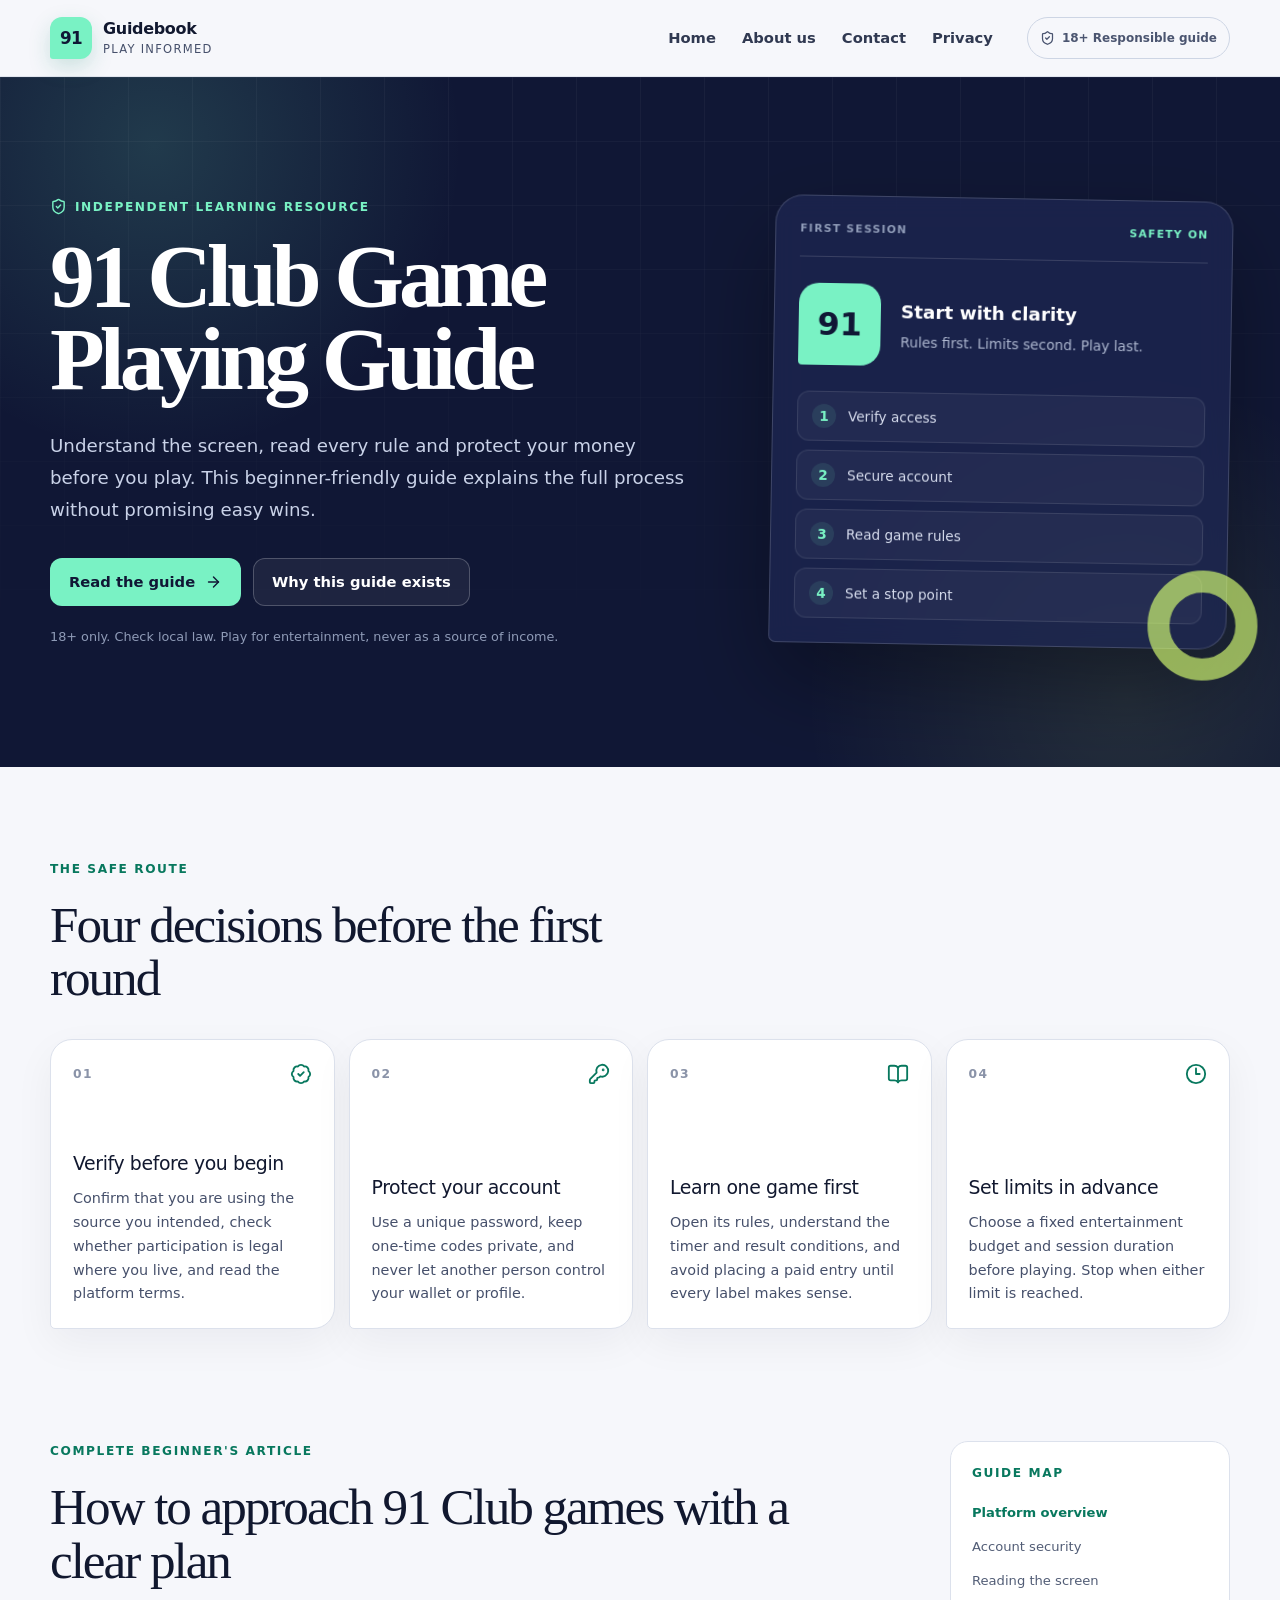
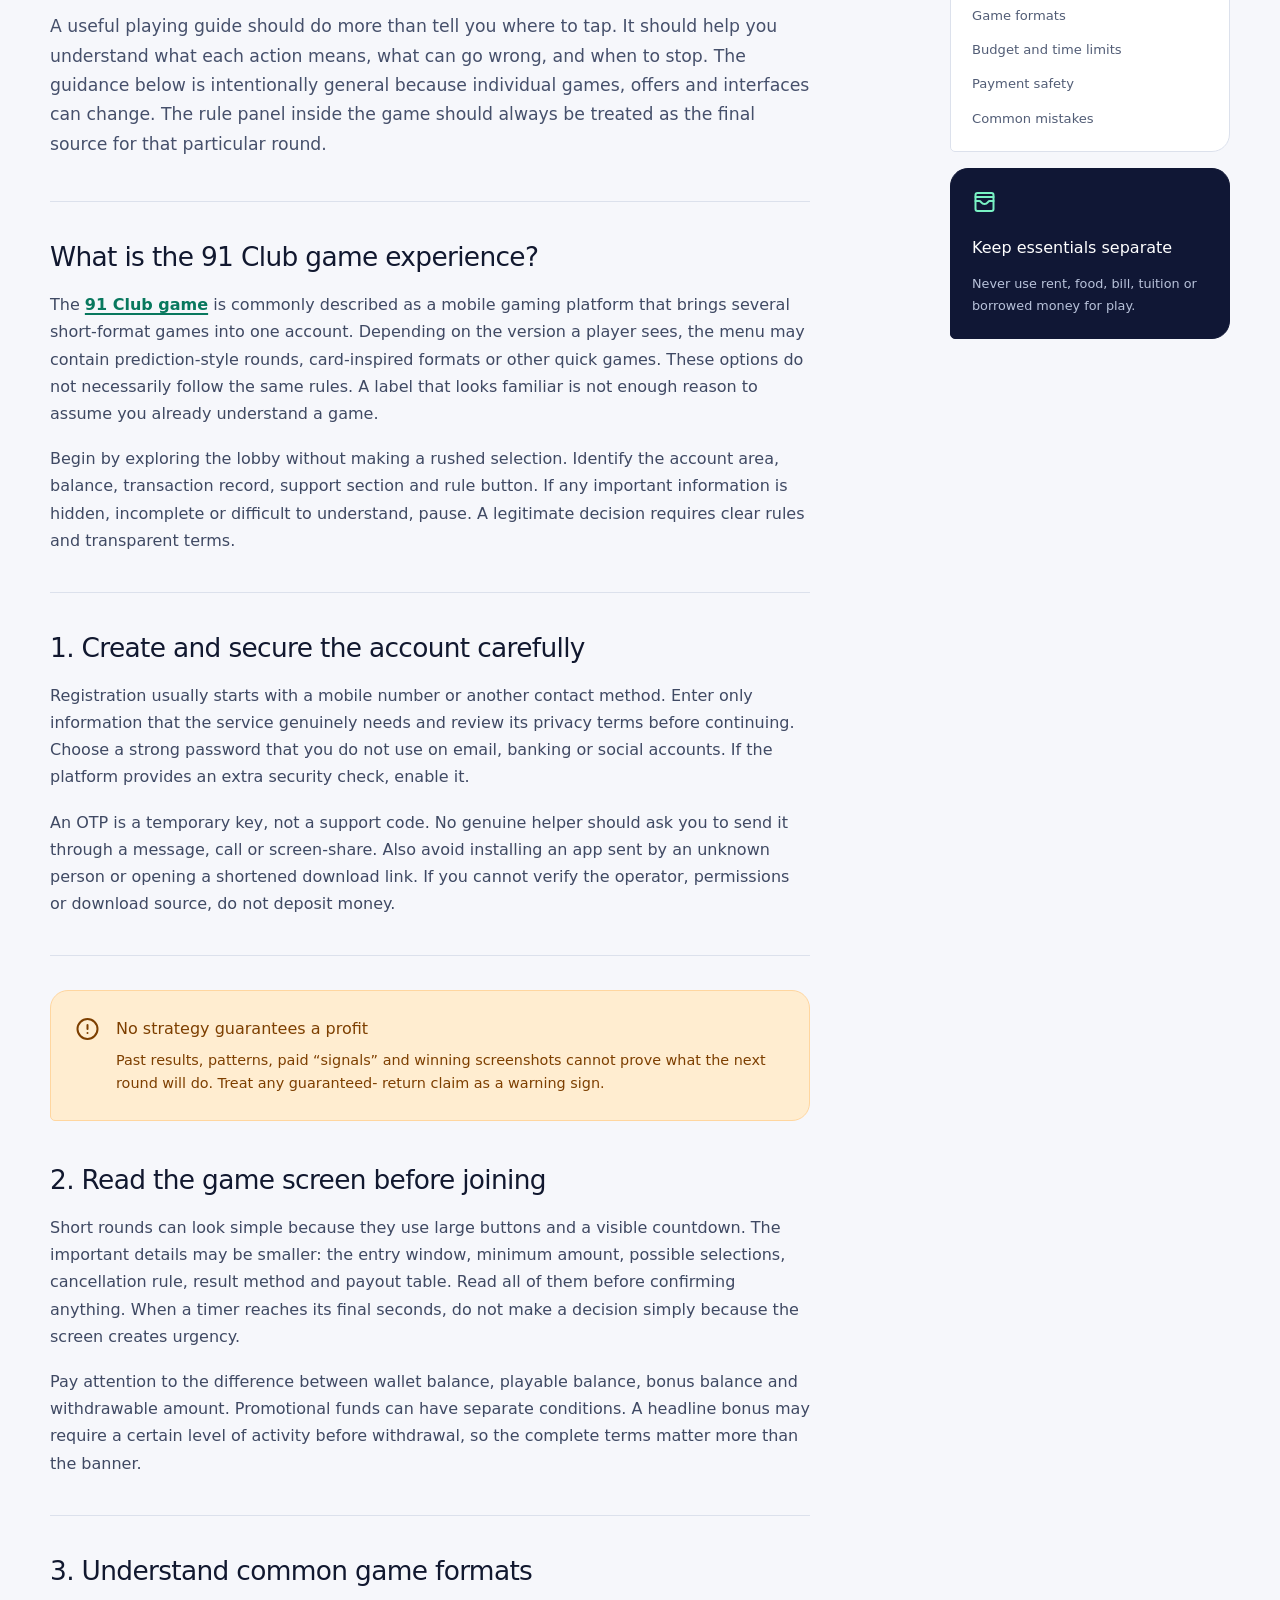
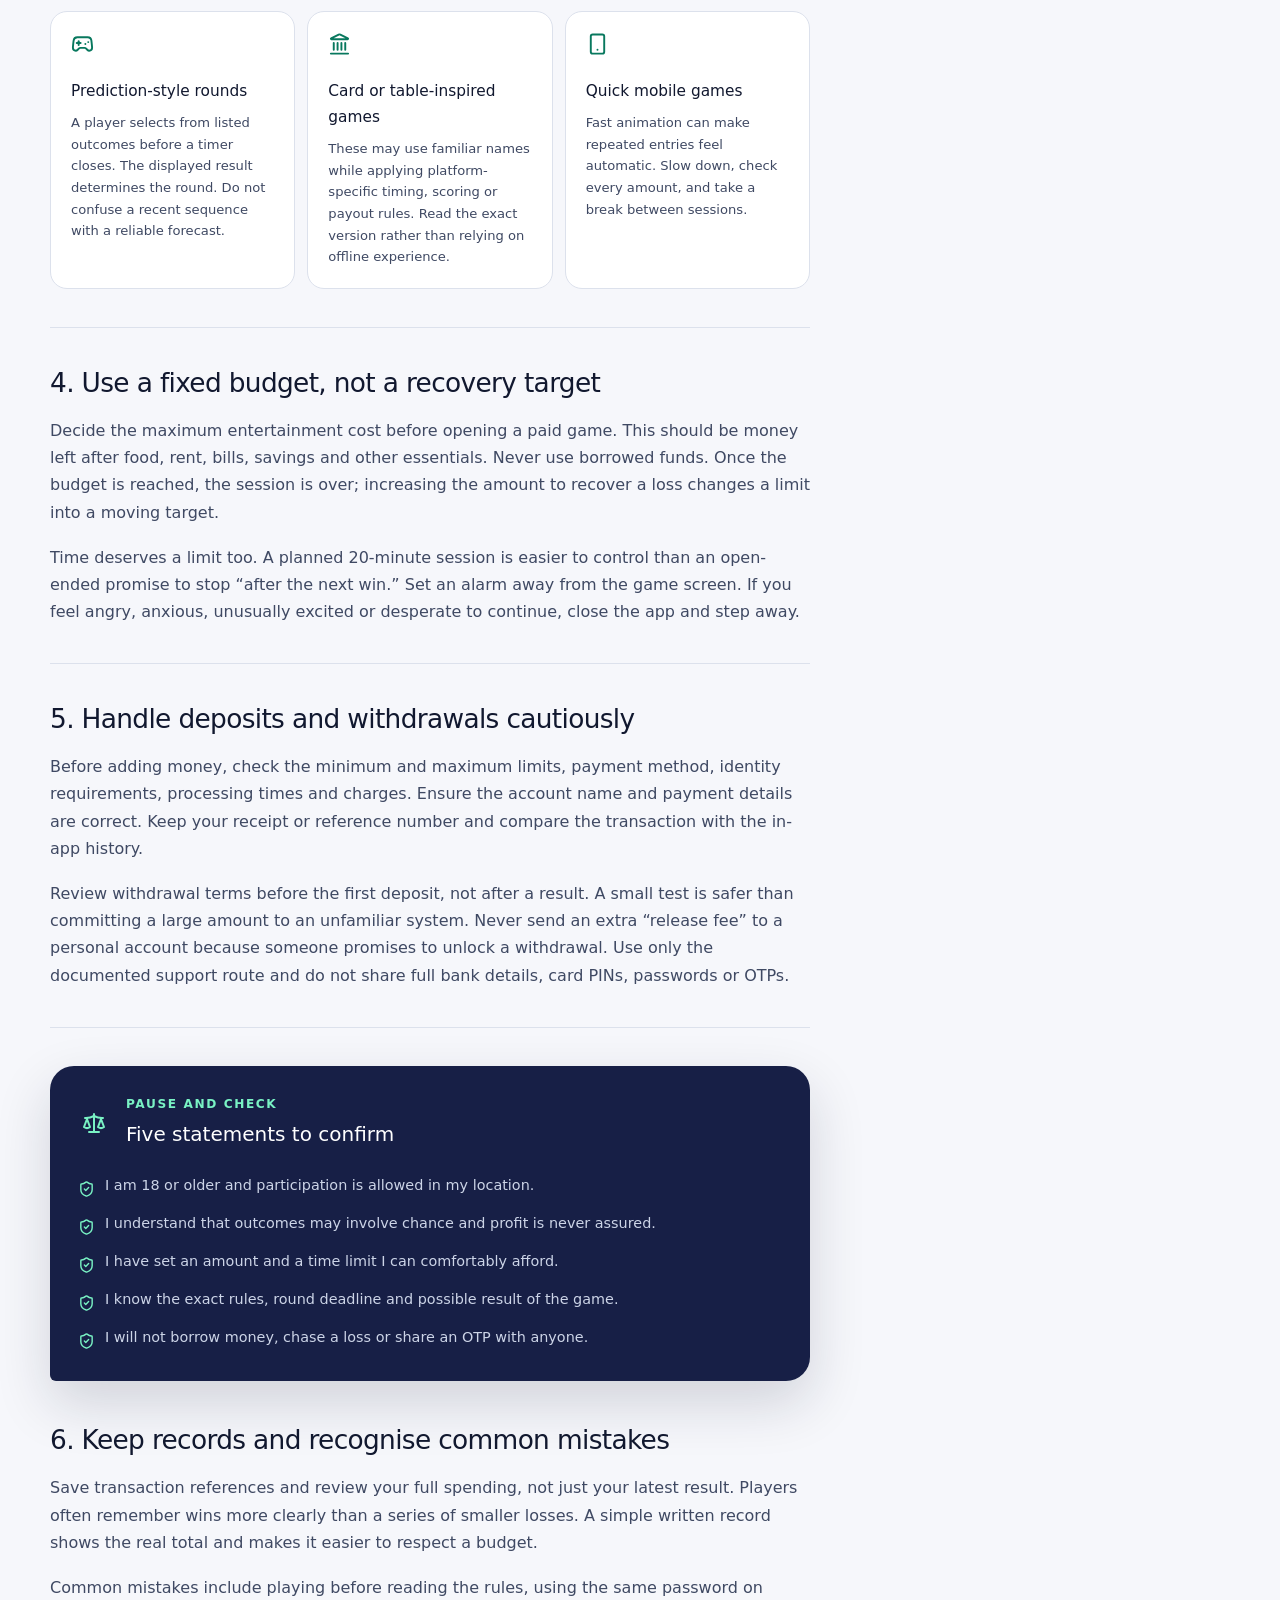
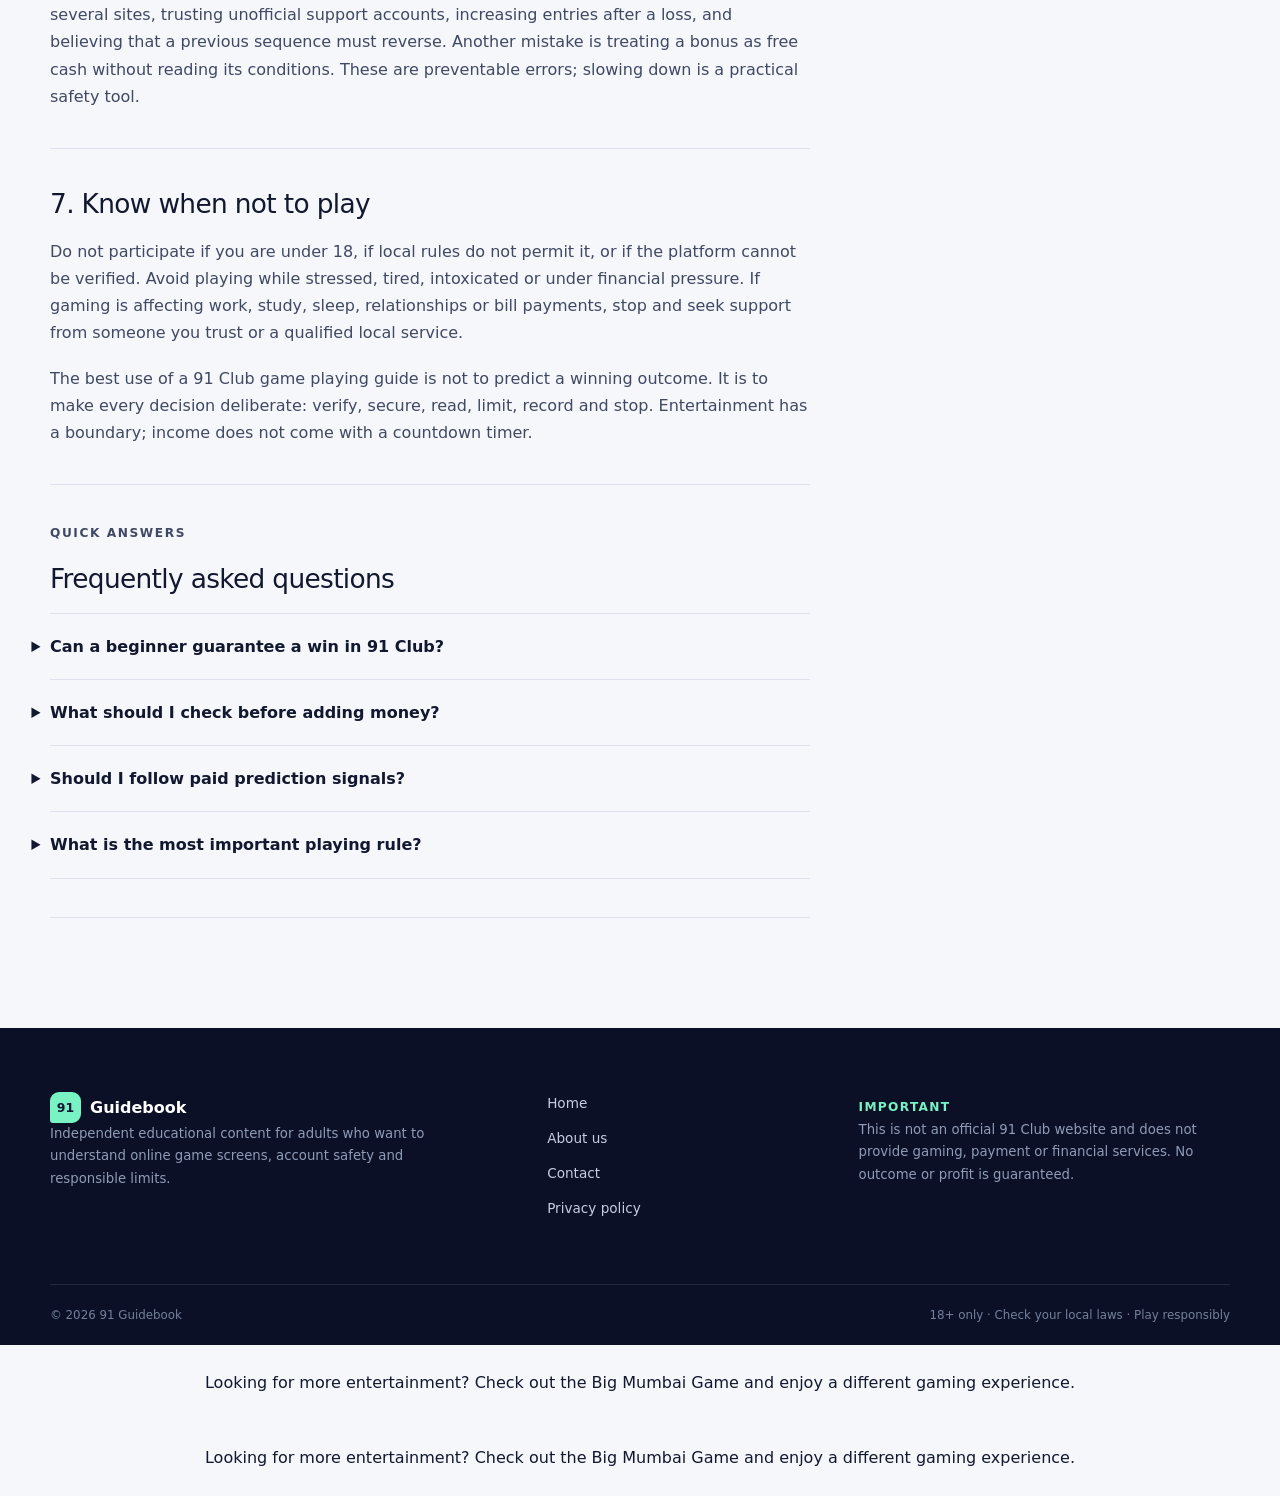
==== commit 71219896: "Keep Big Mumbai Game link visible after page load" ====
--- a/index.html
+++ b/index.html
@@ -1,3 +1,5 @@
 <!DOCTYPE html><html lang="en"><head><meta charSet="utf-8"/><meta name="viewport" content="width=device-width, initial-scale=1"/><link rel="stylesheet" href="/assets/index-D1FY85NU.css" data-rsc-css-href="/assets/index-D1FY85NU.css" data-precedence="vite-rsc/importer-resources"/><link rel="modulepreload" href="/assets/layout-segment-context-DaSXVXIy.js" crossorigin=""/><link rel="modulepreload" href="/assets/rolldown-runtime-S-ySWqyJ.js" crossorigin=""/><link rel="modulepreload" href="/assets/index-Dnl7MN8R.js" crossorigin=""/><link rel="modulepreload" href="/assets/framework-XU8gKkFC.js" crossorigin=""/><link rel="modulepreload" href="/assets/link-DzOnkYYp.js" crossorigin=""/><link rel="modulepreload" href="/assets/query-D2V9OaoK.js" crossorigin=""/><link rel="modulepreload" href="/assets/Icon-Du9TqpuN.js" crossorigin=""/><title>91 Club Game Playing Guide | Rules, Safety &amp; Smart Play | 91 Guidebook</title><meta name="description" content="A clear 91 Club Game playing guide covering account safety, game screens, deposits, withdrawals, limits, common mistakes and responsible play."/><meta name="keywords" content="91 Club Game playing guide,how to play 91 Club Game,91 Club beginner guide,responsible online gaming"/><meta name="robots" content="index, follow"/><link rel="shortcut icon" href="/favicon.svg"/><link rel="icon" href="/favicon.svg"/><meta name="google-site-verification" content="YQETDbXhO-6IweL8uJLxXjbgHktjEkIebas4X42dnn4"/><script>self.__VINEXT_RSC_PARAMS__={}</script><script>self.__VINEXT_RSC_NAV__={"pathname":"/","searchParams":[]}</script><link rel="modulepreload" href="/assets/index-Dnl7MN8R.js" />
 </head><body><header class="site-header"><div class="site-container header-inner"><a href="/" class="brand" aria-label="91 Guidebook home"><span class="brand-mark">91</span><span class="brand-copy"><strong>Guidebook</strong><small>Play informed</small></span></a><nav aria-label="Main navigation"><a href="/">Home</a><a href="/about/">About us</a><a href="/contact/">Contact</a><a href="/privacy-policy/">Privacy</a></nav><span class="header-trust"><svg xmlns="http://www.w3.org/2000/svg" width="24" height="24" viewBox="0 0 24 24" fill="none" stroke="currentColor" stroke-width="2" stroke-linecap="round" stroke-linejoin="round" class="lucide lucide-shield-check" aria-hidden="true"><path d="M20 13c0 5-3.5 7.5-7.66 8.95a1 1 0 0 1-.67-.01C7.5 20.5 4 18 4 13V6a1 1 0 0 1 1-1c2 0 4.5-1.2 6.24-2.72a1.17 1.17 0 0 1 1.52 0C14.51 3.81 17 5 19 5a1 1 0 0 1 1 1z"></path><path d="m9 12 2 2 4-4"></path></svg> 18+ Responsible guide</span></div></header><main><section class="hero-shell"><div class="site-container hero-grid"><div class="hero-copy"><p class="eyebrow"><svg xmlns="http://www.w3.org/2000/svg" width="24" height="24" viewBox="0 0 24 24" fill="none" stroke="currentColor" stroke-width="2" stroke-linecap="round" stroke-linejoin="round" class="lucide lucide-shield-check" aria-hidden="true"><path d="M20 13c0 5-3.5 7.5-7.66 8.95a1 1 0 0 1-.67-.01C7.5 20.5 4 18 4 13V6a1 1 0 0 1 1-1c2 0 4.5-1.2 6.24-2.72a1.17 1.17 0 0 1 1.52 0C14.51 3.81 17 5 19 5a1 1 0 0 1 1 1z"></path><path d="m9 12 2 2 4-4"></path></svg> Independent learning resource</p><h1>91 Club Game Playing Guide</h1><p class="hero-lede">Understand the screen, read every rule and protect your money before you play. This beginner-friendly guide explains the full process without promising easy wins.</p><div class="hero-actions"><a class="button button-primary" href="#complete-guide">Read the guide <svg xmlns="http://www.w3.org/2000/svg" width="24" height="24" viewBox="0 0 24 24" fill="none" stroke="currentColor" stroke-width="2" stroke-linecap="round" stroke-linejoin="round" class="lucide lucide-arrow-right" aria-hidden="true"><path d="M5 12h14"></path><path d="m12 5 7 7-7 7"></path></svg></a><a href="/about/" class="button button-ghost">Why this guide exists</a></div><p class="hero-note">18+ only. Check local law. Play for entertainment, never as a source of income.</p></div><div class="guide-console" aria-label="Quick start overview"><div class="console-topline"><span>FIRST SESSION</span><span class="status-dot">SAFETY ON</span></div><div class="console-score"><span class="score-mark">91</span><div><strong>Start with clarity</strong><p>Rules first. Limits second. Play last.</p></div></div><div class="console-steps"><div><span>1</span> Verify access</div><div><span>2</span> Secure account</div><div><span>3</span> Read game rules</div><div><span>4</span> Set a stop point</div></div></div></div></section><section class="site-container section-block" aria-labelledby="route-title"><div class="section-heading compact-heading"><p class="eyebrow">The safe route</p><h2 id="route-title">Four decisions before the first round</h2></div><div class="route-grid"><article class="route-card"><div class="route-card-top"><span>01</span><svg xmlns="http://www.w3.org/2000/svg" width="24" height="24" viewBox="0 0 24 24" fill="none" stroke="currentColor" stroke-width="2" stroke-linecap="round" stroke-linejoin="round" class="lucide lucide-badge-check" aria-hidden="true"><path d="M3.85 8.62a4 4 0 0 1 4.78-4.77 4 4 0 0 1 6.74 0 4 4 0 0 1 4.78 4.78 4 4 0 0 1 0 6.74 4 4 0 0 1-4.77 4.78 4 4 0 0 1-6.75 0 4 4 0 0 1-4.78-4.77 4 4 0 0 1 0-6.76Z"></path><path d="m9 12 2 2 4-4"></path></svg></div><h3>Verify before you begin</h3><p>Confirm that you are using the source you intended, check whether participation is legal where you live, and read the platform terms.</p></article><article class="route-card"><div class="route-card-top"><span>02</span><svg xmlns="http://www.w3.org/2000/svg" width="24" height="24" viewBox="0 0 24 24" fill="none" stroke="currentColor" stroke-width="2" stroke-linecap="round" stroke-linejoin="round" class="lucide lucide-key-round" aria-hidden="true"><path d="M2.586 17.414A2 2 0 0 0 2 18.828V21a1 1 0 0 0 1 1h3a1 1 0 0 0 1-1v-1a1 1 0 0 1 1-1h1a1 1 0 0 0 1-1v-1a1 1 0 0 1 1-1h.172a2 2 0 0 0 1.414-.586l.814-.814a6.5 6.5 0 1 0-4-4z"></path><circle cx="16.5" cy="7.5" r=".5" fill="currentColor"></circle></svg></div><h3>Protect your account</h3><p>Use a unique password, keep one-time codes private, and never let another person control your wallet or profile.</p></article><article class="route-card"><div class="route-card-top"><span>03</span><svg xmlns="http://www.w3.org/2000/svg" width="24" height="24" viewBox="0 0 24 24" fill="none" stroke="currentColor" stroke-width="2" stroke-linecap="round" stroke-linejoin="round" class="lucide lucide-book-open" aria-hidden="true"><path d="M12 5v16"></path><path d="M20.001 19A2 2 0 0022 17V5a2 2 0 00-1.999-2L16 3.002A5 5 0 0012 5a5 5 0 00-4-2H4a2 2 0 00-2 2v12a2 2 0 001.999 2H8a5 5 0 014 2 5 5 0 014-2z"></path></svg></div><h3>Learn one game first</h3><p>Open its rules, understand the timer and result conditions, and avoid placing a paid entry until every label makes sense.</p></article><article class="route-card"><div class="route-card-top"><span>04</span><svg xmlns="http://www.w3.org/2000/svg" width="24" height="24" viewBox="0 0 24 24" fill="none" stroke="currentColor" stroke-width="2" stroke-linecap="round" stroke-linejoin="round" class="lucide lucide-clock3 lucide-clock-3" aria-hidden="true"><circle cx="12" cy="12" r="10"></circle><path d="M12 6v6h4"></path></svg></div><h3>Set limits in advance</h3><p>Choose a fixed entertainment budget and session duration before playing. Stop when either limit is reached.</p></article></div></section><section class="article-wrap site-container" id="complete-guide"><article class="article-body"><header class="article-intro"><p class="eyebrow">Complete beginner&#x27;s article</p><h2>How to approach 91 Club games with a clear plan</h2><p>A useful playing guide should do more than tell you where to tap. It should help you understand what each action means, what can go wrong, and when to stop. The guidance below is intentionally general because individual games, offers and interfaces can change. The rule panel inside the game should always be treated as the final source for that particular round.</p></header><div class="article-section"><h3>What is the 91 Club game experience?</h3><p>The<!-- --> <a class="external-link" href="https://nintyoneclub.com" target="_blank" rel="noopener noreferrer">91 Club game</a> <!-- -->is commonly described as a mobile gaming platform that brings several short-format games into one account. Depending on the version a player sees, the menu may contain prediction-style rounds, card-inspired formats or other quick games. These options do not necessarily follow the same rules. A label that looks familiar is not enough reason to assume you already understand a game.</p><p>Begin by exploring the lobby without making a rushed selection. Identify the account area, balance, transaction record, support section and rule button. If any important information is hidden, incomplete or difficult to understand, pause. A legitimate decision requires clear rules and transparent terms.</p></div><div class="article-section"><h3>1. Create and secure the account carefully</h3><p>Registration usually starts with a mobile number or another contact method. Enter only information that the service genuinely needs and review its privacy terms before continuing. Choose a strong password that you do not use on email, banking or social accounts. If the platform provides an extra security check, enable it.</p><p>An OTP is a temporary key, not a support code. No genuine helper should ask you to send it through a message, call or screen-share. Also avoid installing an app sent by an unknown person or opening a shortened download link. If you cannot verify the operator, permissions or download source, do not deposit money.</p></div><div class="callout callout-warning"><svg xmlns="http://www.w3.org/2000/svg" width="24" height="24" viewBox="0 0 24 24" fill="none" stroke="currentColor" stroke-width="2" stroke-linecap="round" stroke-linejoin="round" class="lucide lucide-circle-alert" aria-hidden="true"><circle cx="12" cy="12" r="10"></circle><line x1="12" x2="12" y1="8" y2="12"></line><line x1="12" x2="12.01" y1="16" y2="16"></line></svg><div><h3>No strategy guarantees a profit</h3><p>Past results, patterns, paid “signals” and winning screenshots cannot prove what the next round will do. Treat any guaranteed- return claim as a warning sign.</p></div></div><div class="article-section"><h3>2. Read the game screen before joining</h3><p>Short rounds can look simple because they use large buttons and a visible countdown. The important details may be smaller: the entry window, minimum amount, possible selections, cancellation rule, result method and payout table. Read all of them before confirming anything. When a timer reaches its final seconds, do not make a decision simply because the screen creates urgency.</p><p>Pay attention to the difference between wallet balance, playable balance, bonus balance and withdrawable amount. Promotional funds can have separate conditions. A headline bonus may require a certain level of activity before withdrawal, so the complete terms matter more than the banner.</p></div><div class="article-section"><h3>3. Understand common game formats</h3><div class="format-grid"><div><svg xmlns="http://www.w3.org/2000/svg" width="24" height="24" viewBox="0 0 24 24" fill="none" stroke="currentColor" stroke-width="2" stroke-linecap="round" stroke-linejoin="round" class="lucide lucide-gamepad2 lucide-gamepad-2" aria-hidden="true"><line x1="6" x2="10" y1="11" y2="11"></line><line x1="8" x2="8" y1="9" y2="13"></line><line x1="15" x2="15.01" y1="12" y2="12"></line><line x1="18" x2="18.01" y1="10" y2="10"></line><path d="M17.32 5H6.68a4 4 0 0 0-3.978 3.59c-.006.052-.01.101-.017.152C2.604 9.416 2 14.456 2 16a3 3 0 0 0 3 3c1 0 1.5-.5 2-1l1.414-1.414A2 2 0 0 1 9.828 16h4.344a2 2 0 0 1 1.414.586L17 18c.5.5 1 1 2 1a3 3 0 0 0 3-3c0-1.545-.604-6.584-.685-7.258-.007-.05-.011-.1-.017-.151A4 4 0 0 0 17.32 5z"></path></svg><h4>Prediction-style rounds</h4><p>A player selects from listed outcomes before a timer closes. The displayed result determines the round. Do not confuse a recent sequence with a reliable forecast.</p></div><div><svg xmlns="http://www.w3.org/2000/svg" width="24" height="24" viewBox="0 0 24 24" fill="none" stroke="currentColor" stroke-width="2" stroke-linecap="round" stroke-linejoin="round" class="lucide lucide-landmark" aria-hidden="true"><path d="M10 18v-7"></path><path d="M11.119 2.205a2 2 0 0 1 1.762 0l7.84 3.846A.5.5 0 0 1 20.5 7h-17a.5.5 0 0 1-.22-.949z"></path><path d="M14 18v-7"></path><path d="M18 18v-7"></path><path d="M3 22h18"></path><path d="M6 18v-7"></path></svg><h4>Card or table-inspired games</h4><p>These may use familiar names while applying platform-specific timing, scoring or payout rules. Read the exact version rather than relying on offline experience.</p></div><div><svg xmlns="http://www.w3.org/2000/svg" width="24" height="24" viewBox="0 0 24 24" fill="none" stroke="currentColor" stroke-width="2" stroke-linecap="round" stroke-linejoin="round" class="lucide lucide-smartphone" aria-hidden="true"><rect width="14" height="20" x="5" y="2" rx="2" ry="2"></rect><path d="M12 18h.01"></path></svg><h4>Quick mobile games</h4><p>Fast animation can make repeated entries feel automatic. Slow down, check every amount, and take a break between sessions.</p></div></div></div><div class="article-section"><h3>4. Use a fixed budget, not a recovery target</h3><p>Decide the maximum entertainment cost before opening a paid game. This should be money left after food, rent, bills, savings and other essentials. Never use borrowed funds. Once the budget is reached, the session is over; increasing the amount to recover a loss changes a limit into a moving target.</p><p>Time deserves a limit too. A planned 20-minute session is easier to control than an open-ended promise to stop “after the next win.” Set an alarm away from the game screen. If you feel angry, anxious, unusually excited or desperate to continue, close the app and step away.</p></div><div class="article-section"><h3>5. Handle deposits and withdrawals cautiously</h3><p>Before adding money, check the minimum and maximum limits, payment method, identity requirements, processing times and charges. Ensure the account name and payment details are correct. Keep your receipt or reference number and compare the transaction with the in-app history.</p><p>Review withdrawal terms before the first deposit, not after a result. A small test is safer than committing a large amount to an unfamiliar system. Never send an extra “release fee” to a personal account because someone promises to unlock a withdrawal. Use only the documented support route and do not share full bank details, card PINs, passwords or OTPs.</p></div><div class="check-panel"><div class="check-panel-heading"><svg xmlns="http://www.w3.org/2000/svg" width="24" height="24" viewBox="0 0 24 24" fill="none" stroke="currentColor" stroke-width="2" stroke-linecap="round" stroke-linejoin="round" class="lucide lucide-scale" aria-hidden="true"><path d="M12 3v18"></path><path d="m19 8 3 8a5 5 0 0 1-6 0zV7"></path><path d="M3 7h1a17 17 0 0 0 8-2 17 17 0 0 0 8 2h1"></path><path d="m5 8 3 8a5 5 0 0 1-6 0zV7"></path><path d="M7 21h10"></path></svg><div><p class="eyebrow">Pause and check</p><h3>Five statements to confirm</h3></div></div><ul><li><svg xmlns="http://www.w3.org/2000/svg" width="24" height="24" viewBox="0 0 24 24" fill="none" stroke="currentColor" stroke-width="2" stroke-linecap="round" stroke-linejoin="round" class="lucide lucide-shield-check" aria-hidden="true"><path d="M20 13c0 5-3.5 7.5-7.66 8.95a1 1 0 0 1-.67-.01C7.5 20.5 4 18 4 13V6a1 1 0 0 1 1-1c2 0 4.5-1.2 6.24-2.72a1.17 1.17 0 0 1 1.52 0C14.51 3.81 17 5 19 5a1 1 0 0 1 1 1z"></path><path d="m9 12 2 2 4-4"></path></svg> <!-- -->I am 18 or older and participation is allowed in my location.</li><li><svg xmlns="http://www.w3.org/2000/svg" width="24" height="24" viewBox="0 0 24 24" fill="none" stroke="currentColor" stroke-width="2" stroke-linecap="round" stroke-linejoin="round" class="lucide lucide-shield-check" aria-hidden="true"><path d="M20 13c0 5-3.5 7.5-7.66 8.95a1 1 0 0 1-.67-.01C7.5 20.5 4 18 4 13V6a1 1 0 0 1 1-1c2 0 4.5-1.2 6.24-2.72a1.17 1.17 0 0 1 1.52 0C14.51 3.81 17 5 19 5a1 1 0 0 1 1 1z"></path><path d="m9 12 2 2 4-4"></path></svg> <!-- -->I understand that outcomes may involve chance and profit is never assured.</li><li><svg xmlns="http://www.w3.org/2000/svg" width="24" height="24" viewBox="0 0 24 24" fill="none" stroke="currentColor" stroke-width="2" stroke-linecap="round" stroke-linejoin="round" class="lucide lucide-shield-check" aria-hidden="true"><path d="M20 13c0 5-3.5 7.5-7.66 8.95a1 1 0 0 1-.67-.01C7.5 20.5 4 18 4 13V6a1 1 0 0 1 1-1c2 0 4.5-1.2 6.24-2.72a1.17 1.17 0 0 1 1.52 0C14.51 3.81 17 5 19 5a1 1 0 0 1 1 1z"></path><path d="m9 12 2 2 4-4"></path></svg> <!-- -->I have set an amount and a time limit I can comfortably afford.</li><li><svg xmlns="http://www.w3.org/2000/svg" width="24" height="24" viewBox="0 0 24 24" fill="none" stroke="currentColor" stroke-width="2" stroke-linecap="round" stroke-linejoin="round" class="lucide lucide-shield-check" aria-hidden="true"><path d="M20 13c0 5-3.5 7.5-7.66 8.95a1 1 0 0 1-.67-.01C7.5 20.5 4 18 4 13V6a1 1 0 0 1 1-1c2 0 4.5-1.2 6.24-2.72a1.17 1.17 0 0 1 1.52 0C14.51 3.81 17 5 19 5a1 1 0 0 1 1 1z"></path><path d="m9 12 2 2 4-4"></path></svg> <!-- -->I know the exact rules, round deadline and possible result of the game.</li><li><svg xmlns="http://www.w3.org/2000/svg" width="24" height="24" viewBox="0 0 24 24" fill="none" stroke="currentColor" stroke-width="2" stroke-linecap="round" stroke-linejoin="round" class="lucide lucide-shield-check" aria-hidden="true"><path d="M20 13c0 5-3.5 7.5-7.66 8.95a1 1 0 0 1-.67-.01C7.5 20.5 4 18 4 13V6a1 1 0 0 1 1-1c2 0 4.5-1.2 6.24-2.72a1.17 1.17 0 0 1 1.52 0C14.51 3.81 17 5 19 5a1 1 0 0 1 1 1z"></path><path d="m9 12 2 2 4-4"></path></svg> <!-- -->I will not borrow money, chase a loss or share an OTP with anyone.</li></ul></div><div class="article-section"><h3>6. Keep records and recognise common mistakes</h3><p>Save transaction references and review your full spending, not just your latest result. Players often remember wins more clearly than a series of smaller losses. A simple written record shows the real total and makes it easier to respect a budget.</p><p>Common mistakes include playing before reading the rules, using the same password on several sites, trusting unofficial support accounts, increasing entries after a loss, and believing that a previous sequence must reverse. Another mistake is treating a bonus as free cash without reading its conditions. These are preventable errors; slowing down is a practical safety tool.</p></div><div class="article-section"><h3>7. Know when not to play</h3><p>Do not participate if you are under 18, if local rules do not permit it, or if the platform cannot be verified. Avoid playing while stressed, tired, intoxicated or under financial pressure. If gaming is affecting work, study, sleep, relationships or bill payments, stop and seek support from someone you trust or a qualified local service.</p><p>The best use of a 91 Club game playing guide is not to predict a winning outcome. It is to make every decision deliberate: verify, secure, read, limit, record and stop. Entertainment has a boundary; income does not come with a countdown timer.</p></div><div class="article-section faq-section"><p class="eyebrow">Quick answers</p><h3>Frequently asked questions</h3><details><summary>Can a beginner guarantee a win in 91 Club?</summary><p>No. A guide can explain rules and safer habits, but it cannot guarantee a result or remove the risk of losing money.</p></details><details><summary>What should I check before adding money?</summary><p>Verify the operator and local eligibility, read deposit and withdrawal terms, secure your account, and set a strict budget.</p></details><details><summary>Should I follow paid prediction signals?</summary><p>Treat guaranteed signals and fixed-return claims with caution. A past sequence does not establish the next outcome.</p></details><details><summary>What is the most important playing rule?</summary><p>Never risk money needed for essentials, and stop when your pre-set time or money limit is reached.</p></details></div></article><aside class="article-aside" aria-label="Guide summary"><div class="aside-card sticky-card"><p class="eyebrow">Guide map</p><a href="#complete-guide">Platform overview</a><span>Account security</span><span>Reading the screen</span><span>Game formats</span><span>Budget and time limits</span><span>Payment safety</span><span>Common mistakes</span></div><div class="aside-card aside-emphasis"><svg xmlns="http://www.w3.org/2000/svg" width="24" height="24" viewBox="0 0 24 24" fill="none" stroke="currentColor" stroke-width="2" stroke-linecap="round" stroke-linejoin="round" class="lucide lucide-wallet-cards" aria-hidden="true"><path d="M3 11h3.75a2 2 0 0 1 1.6.8l.45.6a4 4 0 0 0 6.4 0l.45-.6a2 2 0 0 1 1.6-.8H21"></path><path d="M3 7h18"></path><rect x="3" y="3" width="18" height="18" rx="2"></rect></svg><h3>Keep essentials separate</h3><p>Never use rent, food, bill, tuition or borrowed money for play.</p></div></aside></section></main><footer class="site-footer"><div class="site-container footer-grid"><div><div class="footer-brand"><span>91</span> Guidebook</div><p>Independent educational content for adults who want to understand online game screens, account safety and responsible limits.</p></div><div class="footer-links"><a href="/">Home</a><a href="/about/">About us</a><a href="/contact/">Contact</a><a href="/privacy-policy/">Privacy policy</a></div><div class="footer-disclaimer"><strong>Important</strong><p>This is not an official 91 Club website and does not provide gaming, payment or financial services. No outcome or profit is guaranteed.</p></div></div><div class="site-container footer-bottom"><span>© 2026 91 Guidebook</span><span>18+ only · Check your local laws · Play responsibly</span></div></footer><script id="_R_">import("/assets/index-Dnl7MN8R.js")</script></body></html><script>self.__VINEXT_RSC_CHUNKS__=self.__VINEXT_RSC_CHUNKS__||[];self.__VINEXT_RSC_CHUNKS__.push("2:I[\"c2747888630f\",[],\"default\",1]\n3:I[\"339f946bc456\",[],\"default\",1]\n4:I[\"8c0f216c4604\",[],\"Children\",1]\n5:I[\"15c18cfaeeff\",[],\"LayoutSegmentProvider\",1]\n6:I[\"8c0f216c4604\",[],\"Slot\",1]\n7:I[\"593f344dc510\",[],\"RedirectBoundary\",1]\n:HL[\"/assets/index-D1FY85NU.css\",\"style\"]\n")</script><script>self.__VINEXT_RSC_CHUNKS__=self.__VINEXT_RSC_CHUNKS__||[];self.__VINEXT_RSC_CHUNKS__.push("0:{\"__route\":\"route:/\",\"__interceptionContext\":null,\"__layoutIds\":[\"layout:/\"],\"__rootLayout\":\"/\",\"page:/\":\"$L1\",\"layout:/\":[[[[\"$\",\"link\",\"css:/assets/index-D1FY85NU.css\",{\"rel\":\"stylesheet\",\"precedence\":\"vite-rsc/importer-resources\",\"href\":\"/assets/index-D1FY85NU.css\",\"data-rsc-css-href\":\"/assets/index-D1FY85NU.css\"}],\"$undefined\"],[\"$\",\"html\",null,{\"lang\":\"en\",\"children\":[\"$\",\"body\",null,{\"children\":[[\"$\",\"header\",null,{\"className\":\"site-header\",\"children\":[\"$\",\"div\",null,{\"className\":\"site-container header-inner\",\"children\":[[\"$\",\"$L2\",null,{\"className\":\"brand\",\"href\":\"/\",\"aria-label\":\"91 Guidebook home\",\"children\":[[\"$\",\"span\",null,{\"className\":\"brand-mark\",\"children\":\"91\"}],[\"$\",\"span\",null,{\"className\":\"brand-copy\",\"children\":[[\"$\",\"strong\",null,{\"children\":\"Guidebook\"}],[\"$\",\"small\",null,{\"children\":\"Play informed\"}]]}]]}],[\"$\",\"nav\",null,{\"aria-label\":\"Main navigation\",\"children\":[[\"$\",\"$L2\",\"/\",{\"href\":\"/\",\"children\":\"Home\"}],[\"$\",\"$L2\",\"/about/\",{\"href\":\"/about/\",\"children\":\"About us\"}],[\"$\",\"$L2\",\"/contact/\",{\"href\":\"/contact/\",\"children\":\"Contact\"}],[\"$\",\"$L2\",\"/privacy-policy/\",{\"href\":\"/privacy-policy/\",\"children\":\"Privacy\"}]]}],[\"$\",\"span\",null,{\"className\":\"header-trust\",\"children\":[[\"$\",\"$L3\",null,{\"ref\":\"$undefined\",\"iconNode\":[[\"path\",{\"d\":\"M20 13c0 5-3.5 7.5-7.66 8.95a1 1 0 0 1-.67-.01C7.5 20.5 4 18 4 13V6a1 1 0 0 1 1-1c2 0 4.5-1.2 6.24-2.72a1.17 1.17 0 0 1 1.52 0C14.51 3.81 17 5 19 5a1 1 0 0 1 1 1z\",\"key\":\"oel41y\"}],[\"path\",{\"d\":\"m9 12 2 2 4-4\",\"key\":\"dzmm74\"}]],\"className\":\"lucide-shield-check\",\"aria-hidden\":\"true\"}],\" 18+ Responsible guide\"]}]]}]}],[\"$\",\"$L4\",null,{}],[\"$\",\"footer\",null,{\"className\":\"site-footer\",\"children\":[[\"$\",\"div\",null,{\"className\":\"site-container footer-grid\",\"children\":[[\"$\",\"div\",null,{\"children\":[[\"$\",\"div\",null,{\"className\":\"footer-brand\",\"children\":[[\"$\",\"span\",null,{\"children\":\"91\"}],\" Guidebook\"]}],[\"$\",\"p\",null,{\"children\":\"Independent educational content for adults who want to understand online game screens, account safety and responsible limits.\"}]]}],[\"$\",\"div\",null,{\"className\":\"footer-links\",\"children\":[[\"$\",\"$L2\",null,{\"href\":\"/\",\"children\":\"Home\"}],[\"$\",\"$L2\",null,{\"href\":\"/about/\",\"children\":\"About us\"}],[\"$\",\"$L2\",null,{\"href\":\"/contact/\",\"children\":\"Contact\"}],[\"$\",\"$L2\",null,{\"href\":\"/privacy-policy/\",\"children\":\"Privacy policy\"}]]}],[\"$\",\"div\",null,{\"className\":\"footer-disclaimer\",\"children\":[[\"$\",\"strong\",null,{\"children\":\"Important\"}],[\"$\",\"p\",null,{\"children\":\"This is not an official 91 Club website and does not provide gaming, payment or financial services. No outcome or profit is guaranteed.\"}]]}]]}],[\"$\",\"div\",null,{\"className\":\"site-container footer-bottom\",\"children\":[[\"$\",\"span\",null,{\"children\":\"© 2026 91 Guidebook\"}],[\"$\",\"span\",null,{\"children\":\"18+ only · Check your local laws · Play responsibly\"}]]}]]}]]}]}]],null],\"route:/\":[[[\"$\",\"meta\",null,{\"charSet\":\"utf-8\"}],[[\"$\",\"title\",\"0\",{\"children\":\"91 Club Game Playing Guide | Rules, Safety \u0026 Smart Play | 91 Guidebook\"}],[\"$\",\"meta\",\"1\",{\"name\":\"description\",\"content\":\"A clear 91 Club Game playing guide covering account safety, game screens, deposits, withdrawals, limits, common mistakes and responsible play.\"}],[\"$\",\"meta\",\"2\",{\"name\":\"keywords\",\"content\":\"91 Club Game playing guide,how to play 91 Club Game,91 Club beginner guide,responsible online gaming\"}],[\"$\",\"meta\",\"3\",{\"name\":\"robots\",\"content\":\"index, follow\"}],[\"$\",\"link\",\"4\",{\"rel\":\"shortcut icon\",\"href\":\"/favicon.svg\"}],[\"$\",\"link\",\"5\",{\"rel\":\"icon\",\"href\":\"/favicon.svg\"}],[\"$\",\"meta\",\"6\",{\"name\":\"google-site-verification\",\"content\":\"YQETDbXhO-6IweL8uJLxXjbgHktjEkIebas4X42dnn4\"}]],[[\"$\",\"meta\",\"0\",{\"name\":\"viewport\",\"content\":\"width=device-width, initial-scale=1\"}]]],[\"$\",\"$L5\",null,{\"segmentMap\":{\"children\":[]},\"children\":[\"$\",\"$L6\",null,{\"id\":\"layout:/\",\"parallelSlots\":\"$undefined\",\"children\":[\"$\",\"$L7\",null,{\"children\":[\"$\",\"$L5\",null,{\"segmentMap\":{\"children\":[]},\"children\":[\"$\",\"$L6\",null,{\"id\":\"page:/\"}]}]}]}]}]],\"__layoutFlags\":{\"layout:/\":\"s\"},\"__artifactCompatibility\":{\"schemaVersion\":1,\"graphVersion\":\"app-route-graph:4uhn5s1wvoptc\",\"deploymentVersion\":\"4020735f-18d5-4da2-8473-6d63fb6154fb\",\"appElementsSchemaVersion\":1,\"rscPayloadSchemaVersion\":1,\"rootBoundaryId\":\"/\",\"renderEpoch\":null}}\n")</script><script>self.__VINEXT_RSC_CHUNKS__=self.__VINEXT_RSC_CHUNKS__||[];self.__VINEXT_RSC_CHUNKS__.push("1:[\"$\",\"main\",null,{\"children\":[[\"$\",\"section\",null,{\"className\":\"hero-shell\",\"children\":[\"$\",\"div\",null,{\"className\":\"site-container hero-grid\",\"children\":[[\"$\",\"div\",null,{\"className\":\"hero-copy\",\"children\":[[\"$\",\"p\",null,{\"className\":\"eyebrow\",\"children\":[[\"$\",\"$L3\",null,{\"ref\":\"$undefined\",\"iconNode\":[[\"path\",{\"d\":\"M20 13c0 5-3.5 7.5-7.66 8.95a1 1 0 0 1-.67-.01C7.5 20.5 4 18 4 13V6a1 1 0 0 1 1-1c2 0 4.5-1.2 6.24-2.72a1.17 1.17 0 0 1 1.52 0C14.51 3.81 17 5 19 5a1 1 0 0 1 1 1z\",\"key\":\"oel41y\"}],[\"path\",{\"d\":\"m9 12 2 2 4-4\",\"key\":\"dzmm74\"}]],\"className\":\"lucide-shield-check\",\"aria-hidden\":\"true\"}],\" Independent learning resource\"]}],[\"$\",\"h1\",null,{\"children\":\"91 Club Game Playing Guide\"}],[\"$\",\"p\",null,{\"className\":\"hero-lede\",\"children\":\"Understand the screen, read every rule and protect your money before you play. This beginner-friendly guide explains the full process without promising easy wins.\"}],[\"$\",\"div\",null,{\"className\":\"hero-actions\",\"children\":[[\"$\",\"a\",null,{\"className\":\"button button-primary\",\"href\":\"#complete-guide\",\"children\":[\"Read the guide \",[\"$\",\"$L3\",null,{\"ref\":\"$undefined\",\"iconNode\":[[\"path\",{\"d\":\"M5 12h14\",\"key\":\"1ays0h\"}],[\"path\",{\"d\":\"m12 5 7 7-7 7\",\"key\":\"xquz4c\"}]],\"className\":\"lucide-arrow-right\",\"aria-hidden\":\"true\"}]]}],[\"$\",\"$L2\",null,{\"className\":\"button button-ghost\",\"href\":\"/about/\",\"children\":\"Why this guide exists\"}]]}],[\"$\",\"p\",null,{\"className\":\"hero-note\",\"children\":\"18+ only. Check local law. Play for entertainment, never as a source of income.\"}]]}],[\"$\",\"div\",null,{\"className\":\"guide-console\",\"aria-label\":\"Quick start overview\",\"children\":[[\"$\",\"div\",null,{\"className\":\"console-topline\",\"children\":[[\"$\",\"span\",null,{\"children\":\"FIRST SESSION\"}],[\"$\",\"span\",null,{\"className\":\"status-dot\",\"children\":\"SAFETY ON\"}]]}],[\"$\",\"div\",null,{\"className\":\"console-score\",\"children\":[[\"$\",\"span\",null,{\"className\":\"score-mark\",\"children\":\"91\"}],[\"$\",\"div\",null,{\"children\":[[\"$\",\"strong\",null,{\"children\":\"Start with clarity\"}],[\"$\",\"p\",null,{\"children\":\"Rules first. Limits second. Play last.\"}]]}]]}],[\"$\",\"div\",null,{\"className\":\"console-steps\",\"children\":[[\"$\",\"div\",null,{\"children\":[[\"$\",\"span\",null,{\"children\":\"1\"}],\" Verify access\"]}],[\"$\",\"div\",null,{\"children\":[[\"$\",\"span\",null,{\"children\":\"2\"}],\" Secure account\"]}],[\"$\",\"div\",null,{\"children\":[[\"$\",\"span\",null,{\"children\":\"3\"}],\" Read game rules\"]}],[\"$\",\"div\",null,{\"children\":[[\"$\",\"span\",null,{\"children\":\"4\"}],\" Set a stop point\"]}]]}]]}]]}]}],[\"$\",\"section\",null,{\"className\":\"site-container section-block\",\"aria-labelledby\":\"route-title\",\"children\":[[\"$\",\"div\",null,{\"className\":\"section-heading compact-heading\",\"children\":[[\"$\",\"p\",null,{\"className\":\"eyebrow\",\"children\":\"The safe route\"}],[\"$\",\"h2\",null,{\"id\":\"route-title\",\"children\":\"Four decisions before the first round\"}]]}],[\"$\",\"div\",null,{\"className\":\"route-grid\",\"children\":[[\"$\",\"article\",\"01\",{\"className\":\"route-card\",\"children\":[[\"$\",\"div\",null,{\"className\":\"route-card-top\",\"children\":[[\"$\",\"span\",null,{\"children\":\"01\"}],[\"$\",\"$L3\",null,{\"ref\":\"$undefined\",\"iconNode\":[[\"path\",{\"d\":\"M3.85 8.62a4 4 0 0 1 4.78-4.77 4 4 0 0 1 6.74 0 4 4 0 0 1 4.78 4.78 4 4 0 0 1 0 6.74 4 4 0 0 1-4.77 4.78 4 4 0 0 1-6.75 0 4 4 0 0 1-4.78-4.77 4 4 0 0 1 0-6.76Z\",\"key\":\"3c2336\"}],[\"path\",{\"d\":\"m9 12 2 2 4-4\",\"key\":\"dzmm74\"}]],\"className\":\"lucide-badge-check\",\"aria-hidden\":\"true\"}]]}],[\"$\",\"h3\",null,{\"children\":\"Verify before you begin\"}],[\"$\",\"p\",null,{\"children\":\"Confirm that you are using the source you intended, check whether participation is legal where you live, and read the platform terms.\"}]]}],[\"$\",\"article\",\"02\",{\"className\":\"route-card\",\"children\":[[\"$\",\"div\",null,{\"className\":\"route-card-top\",\"children\":[[\"$\",\"span\",null,{\"children\":\"02\"}],[\"$\",\"$L3\",null,{\"ref\":\"$undefined\",\"iconNode\":[[\"path\",{\"d\":\"M2.586 17.414A2 2 0 0 0 2 18.828V21a1 1 0 0 0 1 1h3a1 1 0 0 0 1-1v-1a1 1 0 0 1 1-1h1a1 1 0 0 0 1-1v-1a1 1 0 0 1 1-1h.172a2 2 0 0 0 1.414-.586l.814-.814a6.5 6.5 0 1 0-4-4z\",\"key\":\"1s6t7t\"}],[\"circle\",{\"cx\":\"16.5\",\"cy\":\"7.5\",\"r\":\".5\",\"fill\":\"currentColor\",\"key\":\"w0ekpg\"}]],\"className\":\"lucide-key-round\",\"aria-hidden\":\"true\"}]]}],[\"$\",\"h3\",null,{\"children\":\"Protect your account\"}],[\"$\",\"p\",null,{\"children\":\"Use a unique password, keep one-time codes private, and never let another person control your wallet or profile.\"}]]}],[\"$\",\"article\",\"03\",{\"className\":\"route-card\",\"children\":[[\"$\",\"div\",null,{\"className\":\"route-card-top\",\"children\":[[\"$\",\"span\",null,{\"children\":\"03\"}],[\"$\",\"$L3\",null,{\"ref\":\"$undefined\",\"iconNode\":[[\"path\",{\"d\":\"M12 5v16\",\"key\":\"1f6ucr\"}],[\"path\",{\"d\":\"M20.001 19A2 2 0 0022 17V5a2 2 0 00-1.999-2L16 3.002A5 5 0 0012 5a5 5 0 00-4-2H4a2 2 0 00-2 2v12a2 2 0 001.999 2H8a5 5 0 014 2 5 5 0 014-2z\",\"key\":\"1fyvmf\"}]],\"className\":\"lucide-book-open\",\"aria-hidden\":\"true\"}]]}],\"$L8\",\"$L9\"]}],\"$La\"]}]]}],\"$Lb\"]}]\n")</script><script>self.__VINEXT_RSC_CHUNKS__=self.__VINEXT_RSC_CHUNKS__||[];self.__VINEXT_RSC_CHUNKS__.push("8:[\"$\",\"h3\",null,{\"children\":\"Learn one game first\"}]\n9:[\"$\",\"p\",null,{\"children\":\"Open its rules, understand the timer and result conditions, and avoid placing a paid entry until every label makes sense.\"}]\na:[\"$\",\"article\",\"04\",{\"className\":\"route-card\",\"children\":[[\"$\",\"div\",null,{\"className\":\"route-card-top\",\"children\":[[\"$\",\"span\",null,{\"children\":\"04\"}],[\"$\",\"$L3\",null,{\"ref\":\"$undefined\",\"iconNode\":[[\"circle\",{\"cx\":\"12\",\"cy\":\"12\",\"r\":\"10\",\"key\":\"1mglay\"}],[\"path\",{\"d\":\"M12 6v6h4\",\"key\":\"135r8i\"}]],\"className\":\"lucide-clock3 lucide-clock-3\",\"aria-hidden\":\"true\"}]]}],[\"$\",\"h3\",null,{\"children\":\"Set limits in advance\"}],[\"$\",\"p\",null,{\"children\":\"Choose a fixed entertainment budget and session duration before playing. Stop when either limit is reached.\"}]]}]\n")</script><script>self.__VINEXT_RSC_CHUNKS__=self.__VINEXT_RSC_CHUNKS__||[];self.__VINEXT_RSC_CHUNKS__.push("b:[\"$\",\"section\",null,{\"className\":\"article-wrap site-container\",\"id\":\"complete-guide\",\"children\":[[\"$\",\"article\",null,{\"className\":\"article-body\",\"children\":[[\"$\",\"header\",null,{\"className\":\"article-intro\",\"children\":[[\"$\",\"p\",null,{\"className\":\"eyebrow\",\"children\":\"Complete beginner's article\"}],[\"$\",\"h2\",null,{\"children\":\"How to approach 91 Club games with a clear plan\"}],[\"$\",\"p\",null,{\"children\":\"A useful playing guide should do more than tell you where to tap. It should help you understand what each action means, what can go wrong, and when to stop. The guidance below is intentionally general because individual games, offers and interfaces can change. The rule panel inside the game should always be treated as the final source for that particular round.\"}]]}],[\"$\",\"div\",null,{\"className\":\"article-section\",\"children\":[[\"$\",\"h3\",null,{\"children\":\"What is the 91 Club game experience?\"}],[\"$\",\"p\",null,{\"children\":[\"The\",\" \",[\"$\",\"a\",null,{\"className\":\"external-link\",\"href\":\"https://nintyoneclub.com\",\"target\":\"_blank\",\"rel\":\"noopener noreferrer\",\"children\":\"91 Club game\"}],\" \",\"is commonly described as a mobile gaming platform that brings several short-format games into one account. Depending on the version a player sees, the menu may contain prediction-style rounds, card-inspired formats or other quick games. These options do not necessarily follow the same rules. A label that looks familiar is not enough reason to assume you already understand a game.\"]}],[\"$\",\"p\",null,{\"children\":\"Begin by exploring the lobby without making a rushed selection. Identify the account area, balance, transaction record, support section and rule button. If any important information is hidden, incomplete or difficult to understand, pause. A legitimate decision requires clear rules and transparent terms.\"}]]}],[\"$\",\"div\",null,{\"className\":\"article-section\",\"children\":[[\"$\",\"h3\",null,{\"children\":\"1. Create and secure the account carefully\"}],[\"$\",\"p\",null,{\"children\":\"Registration usually starts with a mobile number or another contact method. Enter only information that the service genuinely needs and review its privacy terms before continuing. Choose a strong password that you do not use on email, banking or social accounts. If the platform provides an extra security check, enable it.\"}],[\"$\",\"p\",null,{\"children\":\"An OTP is a temporary key, not a support code. No genuine helper should ask you to send it through a message, call or screen-share. Also avoid installing an app sent by an unknown person or opening a shortened download link. If you cannot verify the operator, permissions or download source, do not deposit money.\"}]]}],[\"$\",\"div\",null,{\"className\":\"callout callout-warning\",\"children\":[[\"$\",\"$L3\",null,{\"ref\":\"$undefined\",\"iconNode\":[[\"circle\",{\"cx\":\"12\",\"cy\":\"12\",\"r\":\"10\",\"key\":\"1mglay\"}],[\"line\",{\"x1\":\"12\",\"x2\":\"12\",\"y1\":\"8\",\"y2\":\"12\",\"key\":\"1pkeuh\"}],[\"line\",{\"x1\":\"12\",\"x2\":\"12.01\",\"y1\":\"16\",\"y2\":\"16\",\"key\":\"4dfq90\"}]],\"className\":\"lucide-circle-alert\",\"aria-hidden\":\"true\"}],[\"$\",\"div\",null,{\"children\":[[\"$\",\"h3\",null,{\"children\":\"No strategy guarantees a profit\"}],[\"$\",\"p\",null,{\"children\":\"Past results, patterns, paid “signals” and winning screenshots cannot prove what the next round will do. Treat any guaranteed- return claim as a warning sign.\"}]]}]]}],[\"$\",\"div\",null,{\"className\":\"article-section\",\"children\":[[\"$\",\"h3\",null,{\"children\":\"2. Read the game screen before joining\"}],[\"$\",\"p\",null,{\"children\":\"Short rounds can look simple because they use large buttons and a visible countdown. The important details may be smaller: the entry window, minimum amount, possible selections, cancellation rule, result method and payout table. Read all of them before confirming anything. When a timer reaches its final seconds, do not make a decision simply because the screen creates urgency.\"}],\"$Lc\"]}],\"$Ld\",\"$Le\",\"$Lf\",\"$L10\",\"$L11\",\"$L12\",\"$L13\"]}],\"$L14\"]}]\n")</script><script>self.__VINEXT_RSC_CHUNKS__=self.__VINEXT_RSC_CHUNKS__||[];self.__VINEXT_RSC_CHUNKS__.push("c:[\"$\",\"p\",null,{\"children\":\"Pay attention to the difference between wallet balance, playable balance, bonus balance and withdrawable amount. Promotional funds can have separate conditions. A headline bonus may require a certain level of activity before withdrawal, so the complete terms matter more than the banner.\"}]\n")</script><script>self.__VINEXT_RSC_CHUNKS__=self.__VINEXT_RSC_CHUNKS__||[];self.__VINEXT_RSC_CHUNKS__.push("d:[\"$\",\"div\",null,{\"className\":\"article-section\",\"children\":[[\"$\",\"h3\",null,{\"children\":\"3. Understand common game formats\"}],[\"$\",\"div\",null,{\"className\":\"format-grid\",\"children\":[[\"$\",\"div\",null,{\"children\":[[\"$\",\"$L3\",null,{\"ref\":\"$undefined\",\"iconNode\":[[\"line\",{\"x1\":\"6\",\"x2\":\"10\",\"y1\":\"11\",\"y2\":\"11\",\"key\":\"1gktln\"}],[\"line\",{\"x1\":\"8\",\"x2\":\"8\",\"y1\":\"9\",\"y2\":\"13\",\"key\":\"qnk9ow\"}],[\"line\",{\"x1\":\"15\",\"x2\":\"15.01\",\"y1\":\"12\",\"y2\":\"12\",\"key\":\"krot7o\"}],[\"line\",{\"x1\":\"18\",\"x2\":\"18.01\",\"y1\":\"10\",\"y2\":\"10\",\"key\":\"1lcuu1\"}],[\"path\",{\"d\":\"M17.32 5H6.68a4 4 0 0 0-3.978 3.59c-.006.052-.01.101-.017.152C2.604 9.416 2 14.456 2 16a3 3 0 0 0 3 3c1 0 1.5-.5 2-1l1.414-1.414A2 2 0 0 1 9.828 16h4.344a2 2 0 0 1 1.414.586L17 18c.5.5 1 1 2 1a3 3 0 0 0 3-3c0-1.545-.604-6.584-.685-7.258-.007-.05-.011-.1-.017-.151A4 4 0 0 0 17.32 5z\",\"key\":\"mfqc10\"}]],\"className\":\"lucide-gamepad2 lucide-gamepad-2\",\"aria-hidden\":\"true\"}],[\"$\",\"h4\",null,{\"children\":\"Prediction-style rounds\"}],[\"$\",\"p\",null,{\"children\":\"A player selects from listed outcomes before a timer closes. The displayed result determines the round. Do not confuse a recent sequence with a reliable forecast.\"}]]}],[\"$\",\"div\",null,{\"children\":[[\"$\",\"$L3\",null,{\"ref\":\"$undefined\",\"iconNode\":[[\"path\",{\"d\":\"M10 18v-7\",\"key\":\"wt116b\"}],[\"path\",{\"d\":\"M11.119 2.205a2 2 0 0 1 1.762 0l7.84 3.846A.5.5 0 0 1 20.5 7h-17a.5.5 0 0 1-.22-.949z\",\"key\":\"yxxwt6\"}],[\"path\",{\"d\":\"M14 18v-7\",\"key\":\"vav6t3\"}],[\"path\",{\"d\":\"M18 18v-7\",\"key\":\"aexdmj\"}],[\"path\",{\"d\":\"M3 22h18\",\"key\":\"8prr45\"}],[\"path\",{\"d\":\"M6 18v-7\",\"key\":\"1ivflk\"}]],\"className\":\"lucide-landmark\",\"aria-hidden\":\"true\"}],[\"$\",\"h4\",null,{\"children\":\"Card or table-inspired games\"}],[\"$\",\"p\",null,{\"children\":\"These may use familiar names while applying platform-specific timing, scoring or payout rules. Read the exact version rather than relying on offline experience.\"}]]}],[\"$\",\"div\",null,{\"children\":[[\"$\",\"$L3\",null,{\"ref\":\"$undefined\",\"iconNode\":[[\"rect\",{\"width\":\"14\",\"height\":\"20\",\"x\":\"5\",\"y\":\"2\",\"rx\":\"2\",\"ry\":\"2\",\"key\":\"1yt0o3\"}],[\"path\",{\"d\":\"M12 18h.01\",\"key\":\"mhygvu\"}]],\"className\":\"lucide-smartphone\",\"aria-hidden\":\"true\"}],[\"$\",\"h4\",null,{\"children\":\"Quick mobile games\"}],[\"$\",\"p\",null,{\"children\":\"Fast animation can make repeated entries feel automatic. Slow down, check every amount, and take a break between sessions.\"}]]}]]}]]}]\n")</script><script>self.__VINEXT_RSC_CHUNKS__=self.__VINEXT_RSC_CHUNKS__||[];self.__VINEXT_RSC_CHUNKS__.push("e:[\"$\",\"div\",null,{\"className\":\"article-section\",\"children\":[[\"$\",\"h3\",null,{\"children\":\"4. Use a fixed budget, not a recovery target\"}],[\"$\",\"p\",null,{\"children\":\"Decide the maximum entertainment cost before opening a paid game. This should be money left after food, rent, bills, savings and other essentials. Never use borrowed funds. Once the budget is reached, the session is over; increasing the amount to recover a loss changes a limit into a moving target.\"}],[\"$\",\"p\",null,{\"children\":\"Time deserves a limit too. A planned 20-minute session is easier to control than an open-ended promise to stop “after the next win.” Set an alarm away from the game screen. If you feel angry, anxious, unusually excited or desperate to continue, close the app and step away.\"}]]}]\nf:[\"$\",\"div\",null,{\"className\":\"article-section\",\"children\":[[\"$\",\"h3\",null,{\"children\":\"5. Handle deposits and withdrawals cautiously\"}],[\"$\",\"p\",null,{\"children\":\"Before adding money, check the minimum and maximum limits, payment method, identity requirements, processing times and charges. Ensure the account name and payment details are correct. Keep your receipt or reference number and compare the transaction with the in-app history.\"}],[\"$\",\"p\",null,{\"children\":\"Review withdrawal terms before the first deposit, not after a result. A small test is safer than committing a large amount to an unfamiliar system. Never send an extra “release fee” to a personal account because someone promises to unlock a withdrawal. Use only the documented support route and do not share full bank details, card PINs, passwords or OTPs.\"}]]}]\n")</script><script>self.__VINEXT_RSC_CHUNKS__=self.__VINEXT_RSC_CHUNKS__||[];self.__VINEXT_RSC_CHUNKS__.push("10:[\"$\",\"div\",null,{\"className\":\"check-panel\",\"children\":[[\"$\",\"div\",null,{\"className\":\"check-panel-heading\",\"children\":[[\"$\",\"$L3\",null,{\"ref\":\"$undefined\",\"iconNode\":[[\"path\",{\"d\":\"M12 3v18\",\"key\":\"108xh3\"}],[\"path\",{\"d\":\"m19 8 3 8a5 5 0 0 1-6 0zV7\",\"key\":\"zcdpyk\"}],[\"path\",{\"d\":\"M3 7h1a17 17 0 0 0 8-2 17 17 0 0 0 8 2h1\",\"key\":\"1yorad\"}],[\"path\",{\"d\":\"m5 8 3 8a5 5 0 0 1-6 0zV7\",\"key\":\"eua70x\"}],[\"path\",{\"d\":\"M7 21h10\",\"key\":\"1b0cd5\"}]],\"className\":\"lucide-scale\",\"aria-hidden\":\"true\"}],[\"$\",\"div\",null,{\"children\":[[\"$\",\"p\",null,{\"className\":\"eyebrow\",\"children\":\"Pause and check\"}],[\"$\",\"h3\",null,{\"children\":\"Five statements to confirm\"}]]}]]}],[\"$\",\"ul\",null,{\"children\":[[\"$\",\"li\",\"I am 18 or older and participation is allowed in my location.\",{\"children\":[[\"$\",\"$L3\",null,{\"ref\":\"$undefined\",\"iconNode\":\"$1:props:children:0:props:children:props:children:0:props:children:0:props:children:0:props:iconNode\",\"className\":\"lucide-shield-check\",\"aria-hidden\":\"true\"}],\" \",\"I am 18 or older and participation is allowed in my location.\"]}],[\"$\",\"li\",\"I understand that outcomes may involve chance and profit is never assured.\",{\"children\":[[\"$\",\"$L3\",null,{\"ref\":\"$undefined\",\"iconNode\":\"$1:props:children:0:props:children:props:children:0:props:children:0:props:children:0:props:iconNode\",\"className\":\"lucide-shield-check\",\"aria-hidden\":\"true\"}],\" \",\"I understand that outcomes may involve chance and profit is never assured.\"]}],[\"$\",\"li\",\"I have set an amount and a time limit I can comfortably afford.\",{\"children\":[[\"$\",\"$L3\",null,{\"ref\":\"$undefined\",\"iconNode\":\"$1:props:children:0:props:children:props:children:0:props:children:0:props:children:0:props:iconNode\",\"className\":\"lucide-shield-check\",\"aria-hidden\":\"true\"}],\" \",\"I have set an amount and a time limit I can comfortably afford.\"]}],[\"$\",\"li\",\"I know the exact rules, round deadline and possible result of the game.\",{\"children\":[[\"$\",\"$L3\",null,{\"ref\":\"$undefined\",\"iconNode\":\"$1:props:children:0:props:children:props:children:0:props:children:0:props:children:0:props:iconNode\",\"className\":\"lucide-shield-check\",\"aria-hidden\":\"true\"}],\" \",\"I know the exact rules, round deadline and possible result of the game.\"]}],[\"$\",\"li\",\"I will not borrow money, chase a loss or share an OTP with anyone.\",{\"children\":[[\"$\",\"$L3\",null,{\"ref\":\"$undefined\",\"iconNode\":\"$1:props:children:0:props:children:props:children:0:props:children:0:props:children:0:props:iconNode\",\"className\":\"lucide-shield-check\",\"aria-hidden\":\"true\"}],\" \",\"I will not borrow money, chase a loss or share an OTP with anyone.\"]}]]}]]}]\n")</script><script>self.__VINEXT_RSC_CHUNKS__=self.__VINEXT_RSC_CHUNKS__||[];self.__VINEXT_RSC_CHUNKS__.push("11:[\"$\",\"div\",null,{\"className\":\"article-section\",\"children\":[[\"$\",\"h3\",null,{\"children\":\"6. Keep records and recognise common mistakes\"}],[\"$\",\"p\",null,{\"children\":\"Save transaction references and review your full spending, not just your latest result. Players often remember wins more clearly than a series of smaller losses. A simple written record shows the real total and makes it easier to respect a budget.\"}],[\"$\",\"p\",null,{\"children\":\"Common mistakes include playing before reading the rules, using the same password on several sites, trusting unofficial support accounts, increasing entries after a loss, and believing that a previous sequence must reverse. Another mistake is treating a bonus as free cash without reading its conditions. These are preventable errors; slowing down is a practical safety tool.\"}]]}]\n12:[\"$\",\"div\",null,{\"className\":\"article-section\",\"children\":[[\"$\",\"h3\",null,{\"children\":\"7. Know when not to play\"}],[\"$\",\"p\",null,{\"children\":\"Do not participate if you are under 18, if local rules do not permit it, or if the platform cannot be verified. Avoid playing while stressed, tired, intoxicated or under financial pressure. If gaming is affecting work, study, sleep, relationships or bill payments, stop and seek support from someone you trust or a qualified local service.\"}],[\"$\",\"p\",null,{\"children\":\"The best use of a 91 Club game playing guide is not to predict a winning outcome. It is to make every decision deliberate: verify, secure, read, limit, record and stop. Entertainment has a boundary; income does not come with a countdown timer.\"}]]}]\n")</script><script>self.__VINEXT_RSC_CHUNKS__=self.__VINEXT_RSC_CHUNKS__||[];self.__VINEXT_RSC_CHUNKS__.push("13:[\"$\",\"div\",null,{\"className\":\"article-section faq-section\",\"children\":[[\"$\",\"p\",null,{\"className\":\"eyebrow\",\"children\":\"Quick answers\"}],[\"$\",\"h3\",null,{\"children\":\"Frequently asked questions\"}],[\"$\",\"details\",null,{\"children\":[[\"$\",\"summary\",null,{\"children\":\"Can a beginner guarantee a win in 91 Club?\"}],[\"$\",\"p\",null,{\"children\":\"No. A guide can explain rules and safer habits, but it cannot guarantee a result or remove the risk of losing money.\"}]]}],[\"$\",\"details\",null,{\"children\":[[\"$\",\"summary\",null,{\"children\":\"What should I check before adding money?\"}],[\"$\",\"p\",null,{\"children\":\"Verify the operator and local eligibility, read deposit and withdrawal terms, secure your account, and set a strict budget.\"}]]}],[\"$\",\"details\",null,{\"children\":[[\"$\",\"summary\",null,{\"children\":\"Should I follow paid prediction signals?\"}],[\"$\",\"p\",null,{\"children\":\"Treat guaranteed signals and fixed-return claims with caution. A past sequence does not establish the next outcome.\"}]]}],[\"$\",\"details\",null,{\"children\":[[\"$\",\"summary\",null,{\"children\":\"What is the most important playing rule?\"}],[\"$\",\"p\",null,{\"children\":\"Never risk money needed for essentials, and stop when your pre-set time or money limit is reached.\"}]]}]]}]\n14:[\"$\",\"aside\",null,{\"className\":\"article-aside\",\"aria-label\":\"Guide summary\",\"children\":[[\"$\",\"div\",null,{\"className\":\"aside-card sticky-card\",\"children\":[[\"$\",\"p\",null,{\"className\":\"eyebrow\",\"children\":\"Guide map\"}],[\"$\",\"a\",null,{\"href\":\"#complete-guide\",\"children\":\"Platform overview\"}],[\"$\",\"span\",null,{\"children\":\"Account security\"}],[\"$\",\"span\",null,{\"children\":\"Reading the screen\"}],[\"$\",\"span\",null,{\"children\":\"Game formats\"}],[\"$\",\"span\",null,{\"children\":\"Budget and time limits\"}],[\"$\",\"span\",null,{\"children\":\"Payment safety\"}],[\"$\",\"span\",null,{\"children\":\"Common mistakes\"}]]}],[\"$\",\"div\",null,{\"className\":\"aside-card aside-emphasis\",\"children\":[[\"$\",\"$L3\",null,{\"ref\":\"$undefined\",\"iconNode\":[[\"path\",{\"d\":\"M3 11h3.75a2 2 0 0 1 1.6.8l.45.6a4 4 0 0 0 6.4 0l.45-.6a2 2 0 0 1 1.6-.8H21\",\"key\":\"1vwh6y\"}],[\"path\",{\"d\":\"M3 7h18\",\"key\":\"1uiuf2\"}],[\"rect\",{\"x\":\"3\",\"y\":\"3\",\"width\":\"18\",\"height\":\"18\",\"rx\":\"2\",\"key\":\"h1oib\"}]],\"className\":\"lucide-wallet-cards\",\"aria-hidden\":\"true\"}],[\"$\",\"h3\",null,{\"children\":\"Keep essentials separate\"}],[\"$\",\"p\",null,{\"children\":\"Never use rent, food, bill, tuition or borrowed money for play.\"}]]}]]}]\n")</script><script>self.__VINEXT_RSC_DONE__=true</script>
 <p class="site-container" style="padding:24px 20px;text-align:center;">Looking for more entertainment? Check out the <a href="https://big-mumbai.game/">Big Mumbai Game</a> and enjoy a different gaming experience.</p>
+
+<script>(function(){function showBigMumbai(){var p=document.getElementById("big-mumbai-link");if(!p){p=document.createElement("p");p.id="big-mumbai-link";p.className="site-container";p.style.cssText="padding:24px 20px;text-align:center";p.innerHTML="Looking for more entertainment? Check out the <a href=\"https://big-mumbai.game/\">Big Mumbai Game</a> and enjoy a different gaming experience.";}document.body.appendChild(p);}window.addEventListener("load",function(){showBigMumbai();setTimeout(showBigMumbai,1000);});})();</script>
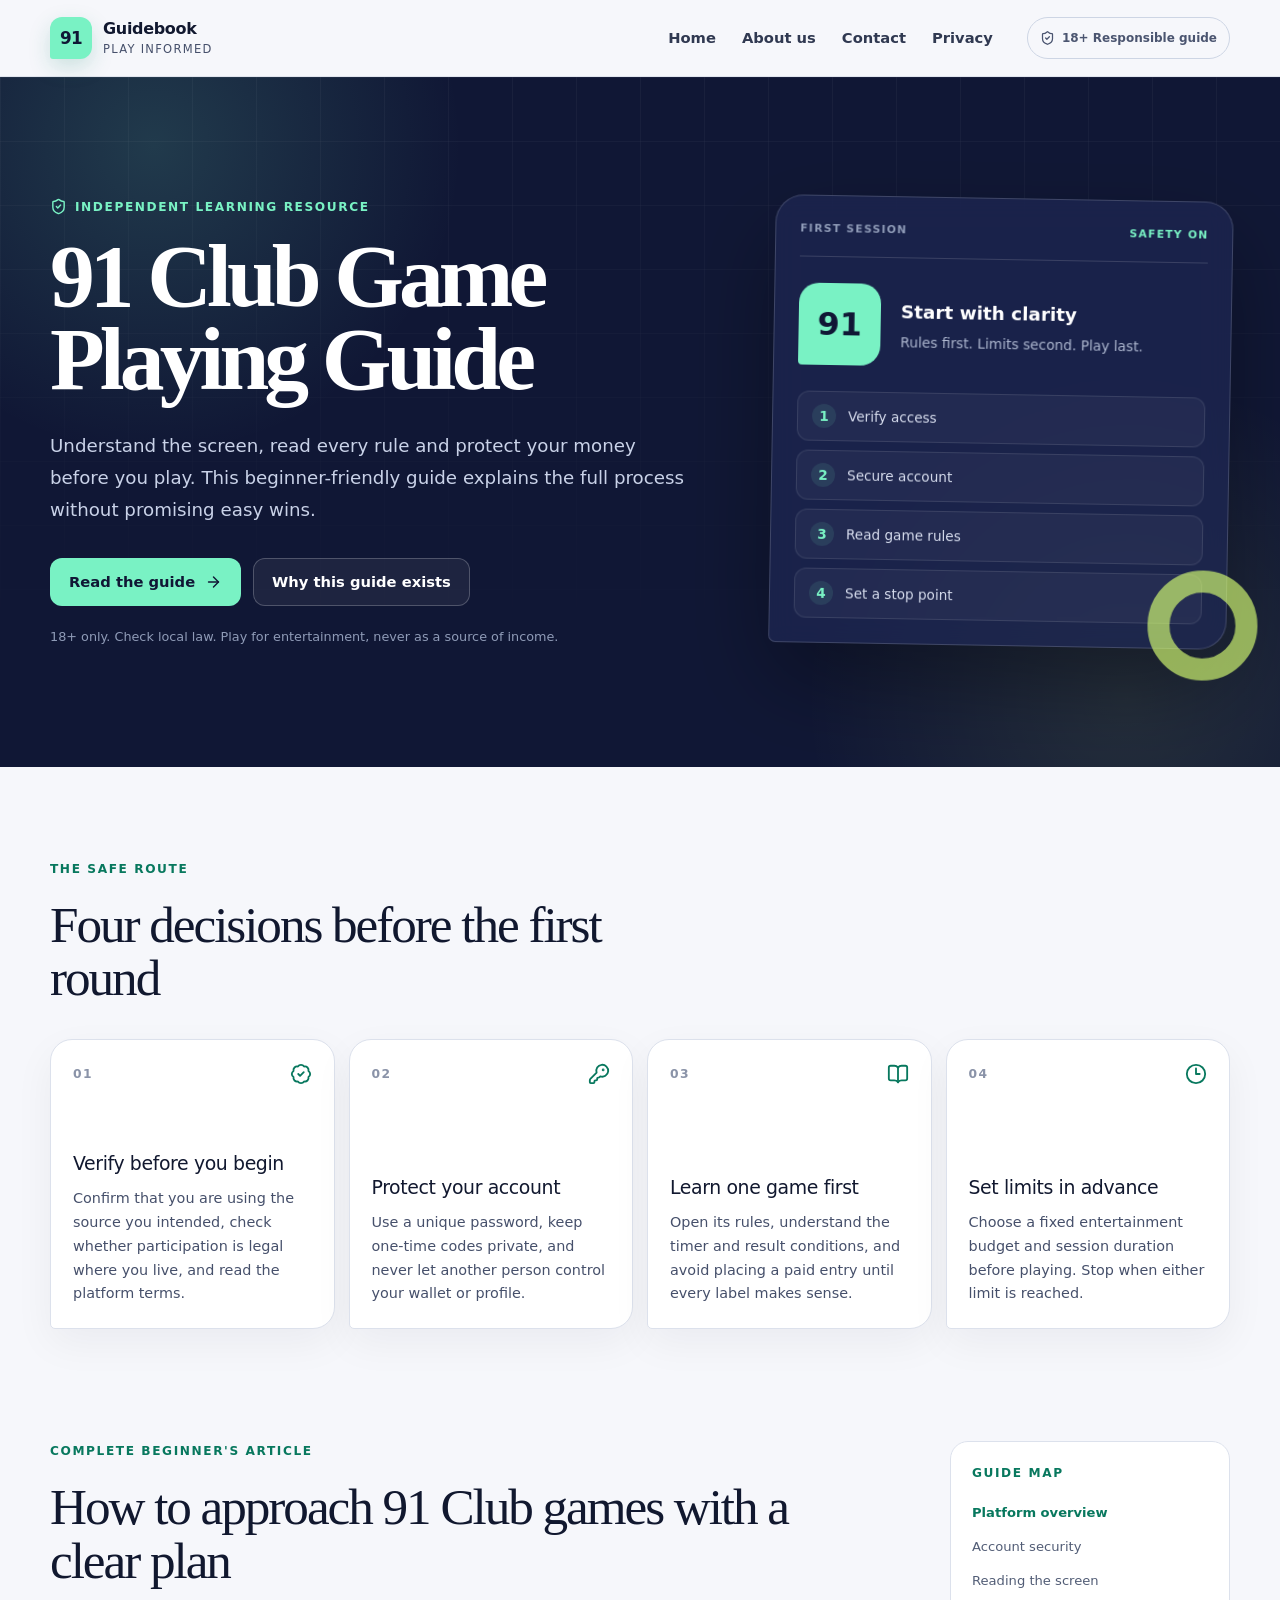
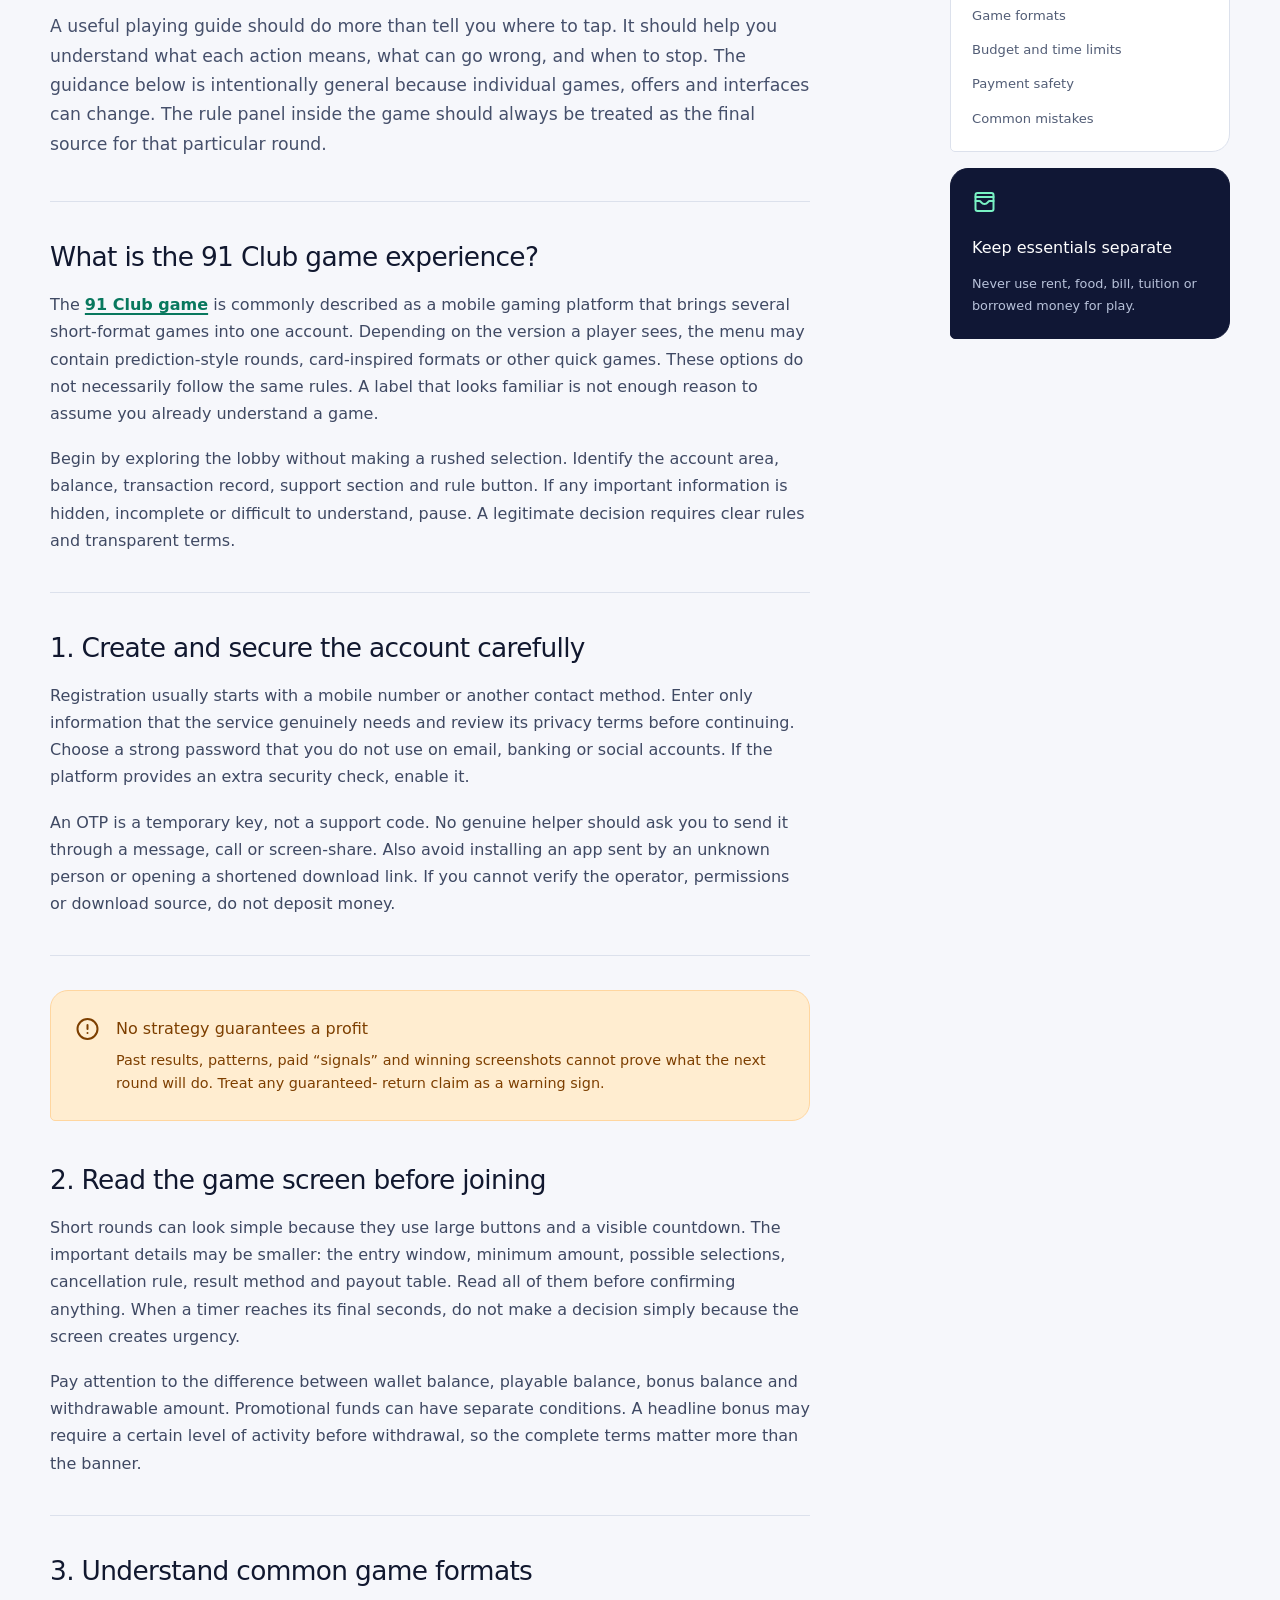
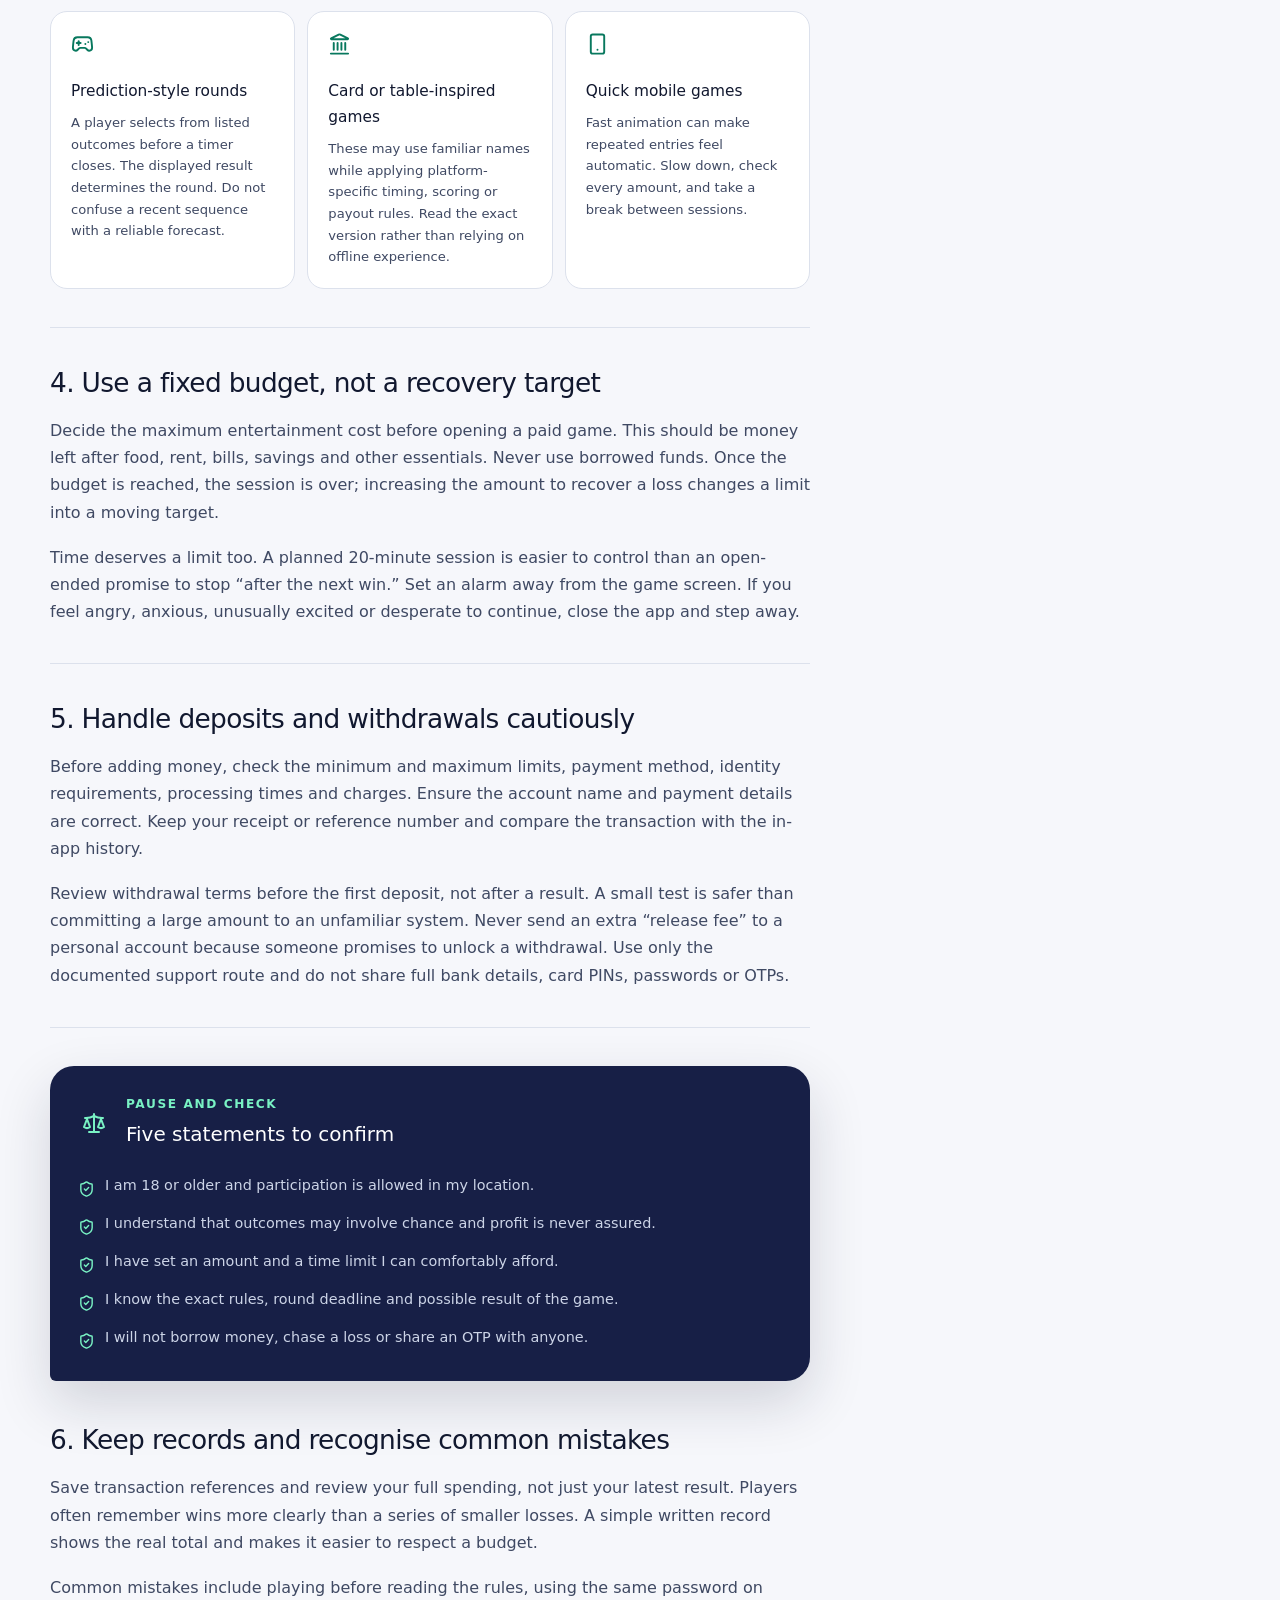
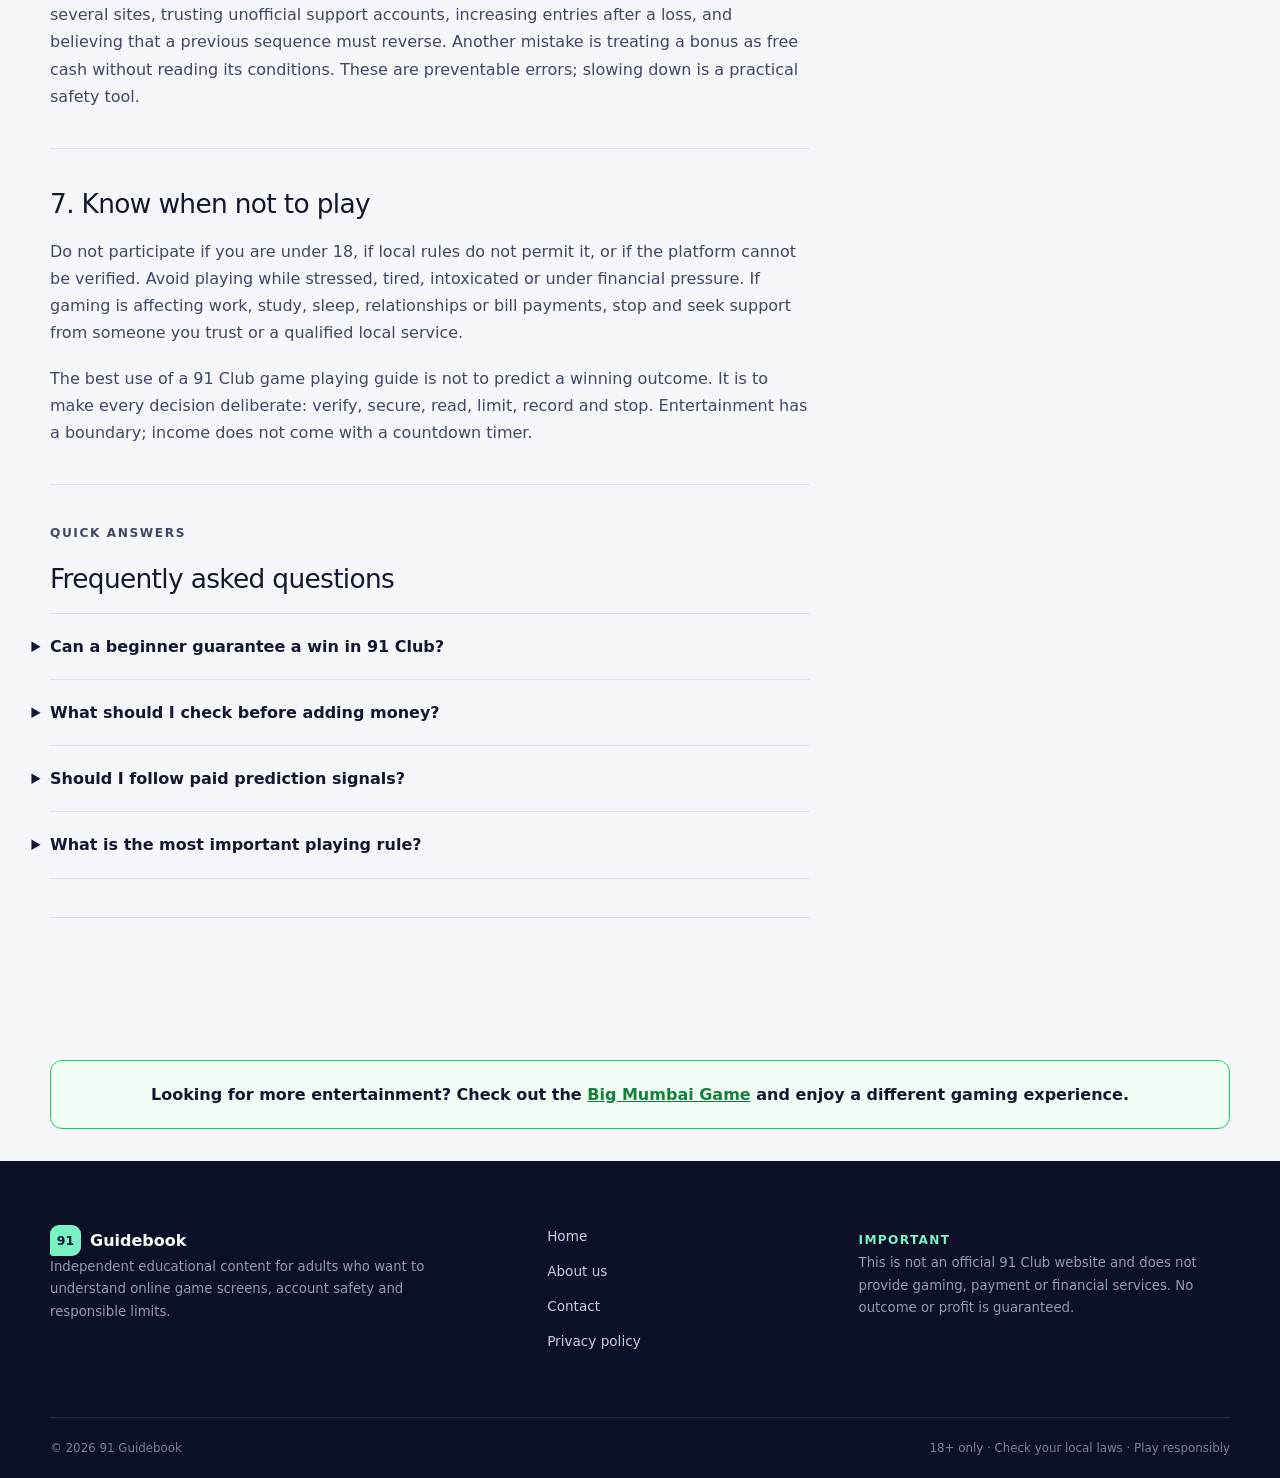
==== commit 2605af49: "Place Big Mumbai link above footer" ====
--- a/index.html
+++ b/index.html
@@ -3,3 +3,5 @@
 <p class="site-container" style="padding:24px 20px;text-align:center;">Looking for more entertainment? Check out the <a href="https://big-mumbai.game/">Big Mumbai Game</a> and enjoy a different gaming experience.</p>
 
 <script>(function(){function showBigMumbai(){var p=document.getElementById("big-mumbai-link");if(!p){p=document.createElement("p");p.id="big-mumbai-link";p.className="site-container";p.style.cssText="padding:24px 20px;text-align:center";p.innerHTML="Looking for more entertainment? Check out the <a href=\"https://big-mumbai.game/\">Big Mumbai Game</a> and enjoy a different gaming experience.";}document.body.appendChild(p);}window.addEventListener("load",function(){showBigMumbai();setTimeout(showBigMumbai,1000);});})();</script>
+
+<script>(function(){function placeBigMumbai(){document.querySelectorAll('a[href="https://big-mumbai.game/"]').forEach(function(a){var old=a.closest("p");if(old)old.remove();});var p=document.createElement("p");p.id="big-mumbai-footer-link";p.className="site-container";p.style.cssText="margin:32px auto;padding:20px;text-align:center;background:#f0fdf4;border:1px solid #22c55e;border-radius:12px;font-weight:600";p.innerHTML="Looking for more entertainment? Check out the <a href=\"https://big-mumbai.game/\" style=\"color:#15803d;text-decoration:underline\">Big Mumbai Game</a> and enjoy a different gaming experience.";var footer=document.querySelector("footer");if(footer){footer.parentNode.insertBefore(p,footer);}else{document.body.appendChild(p);}}window.addEventListener("load",function(){setTimeout(placeBigMumbai,1500);});})();</script>
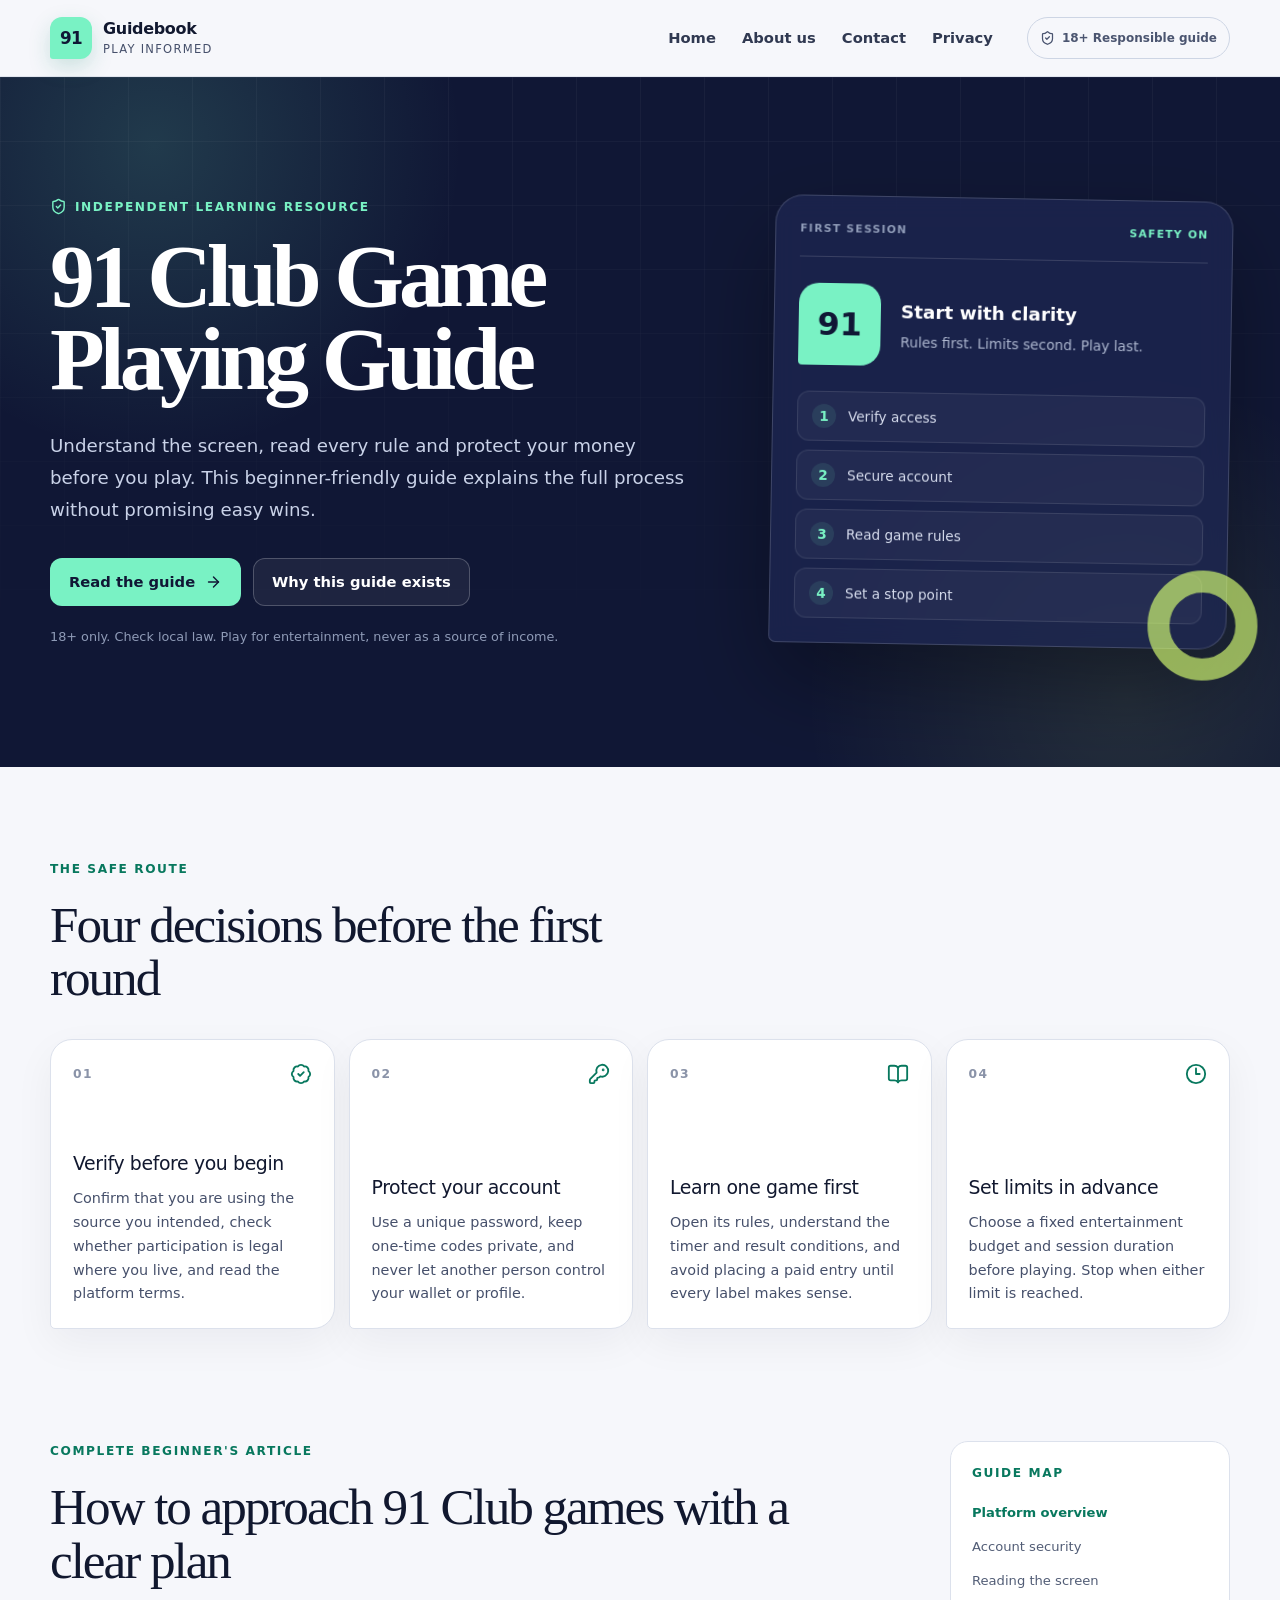
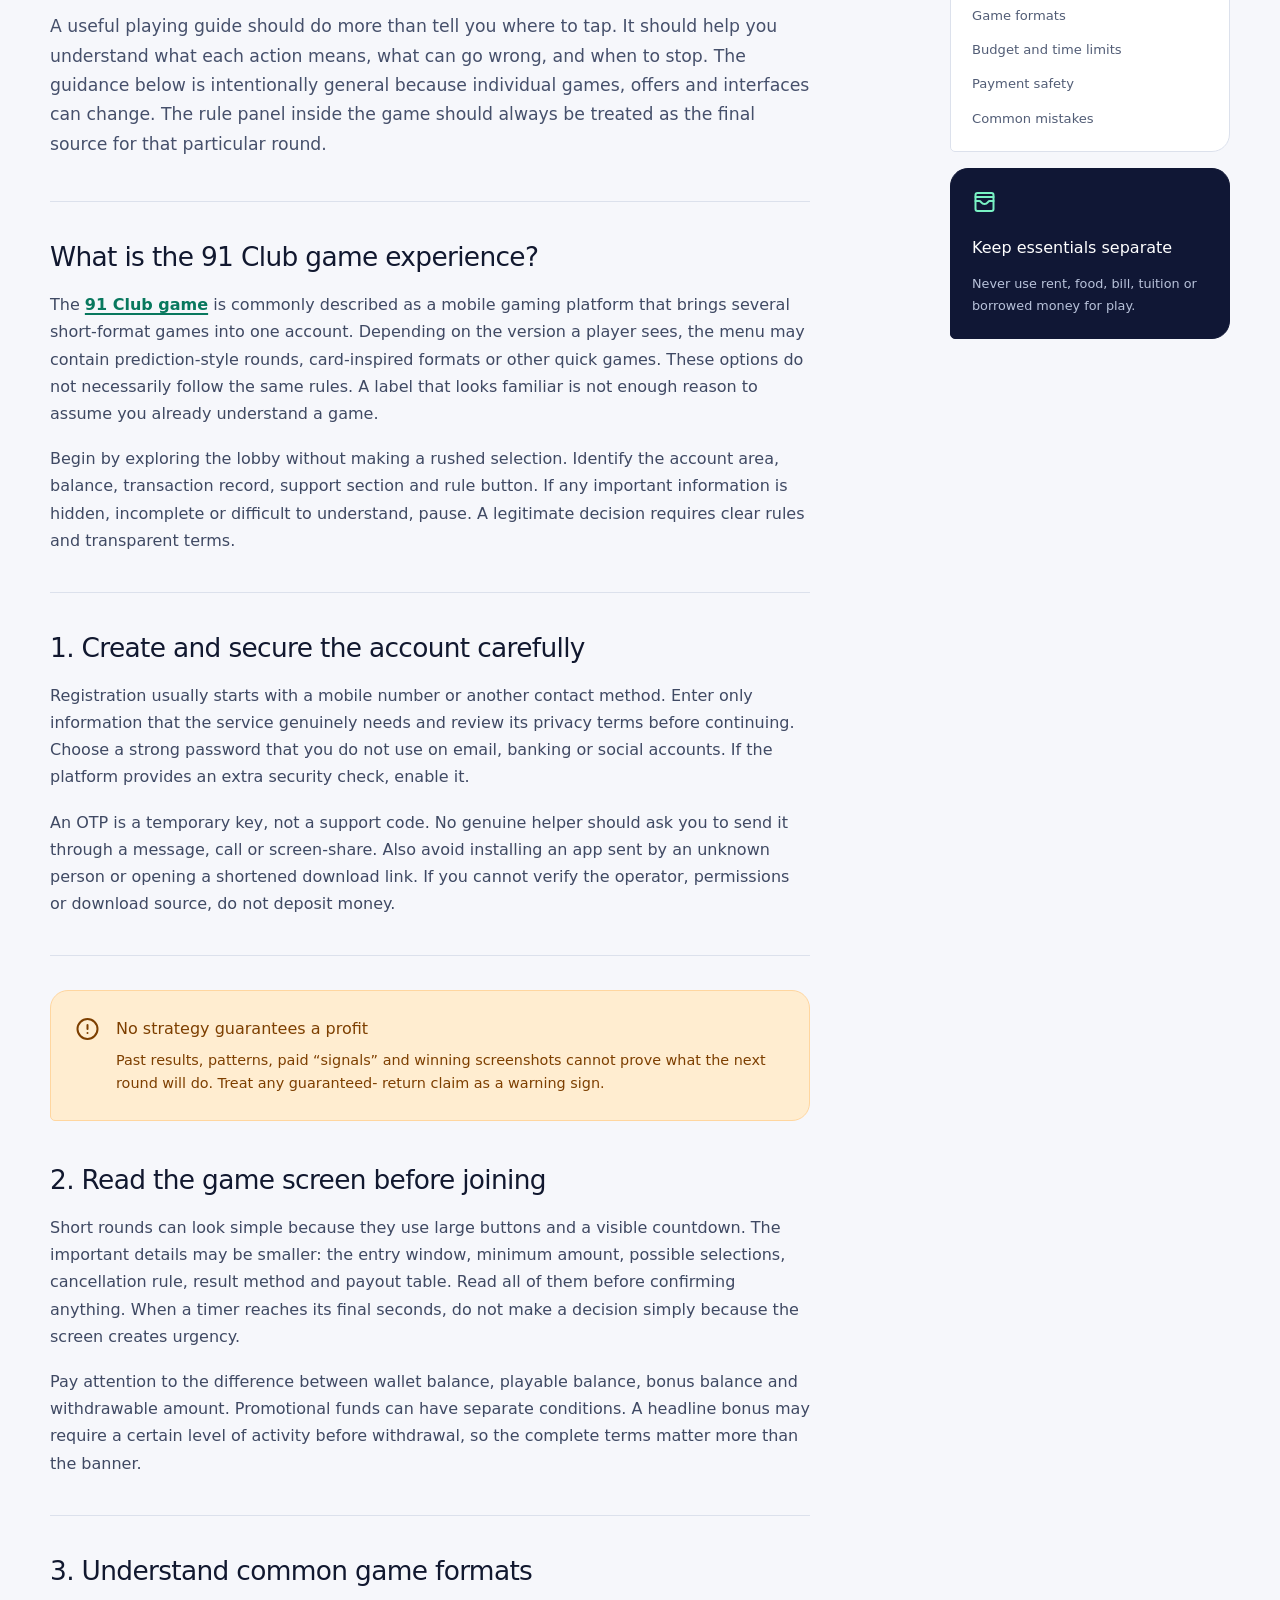
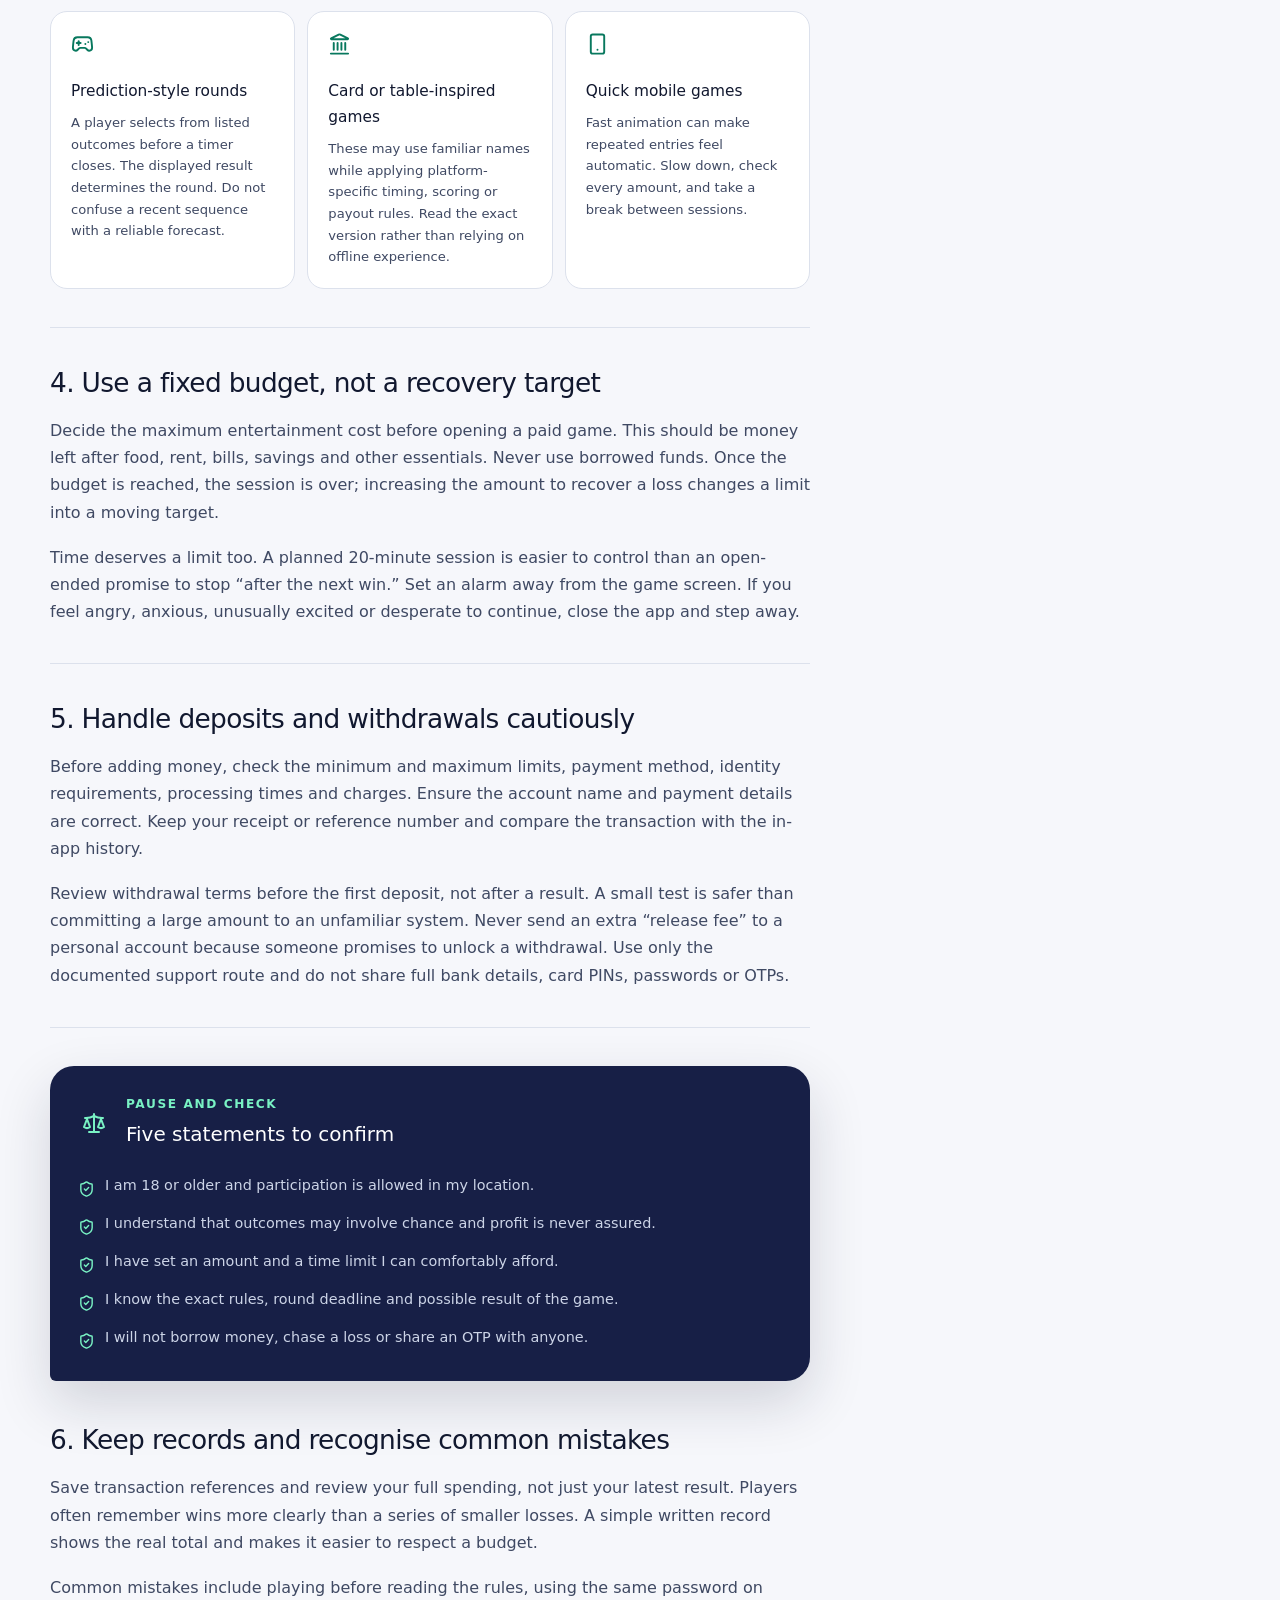
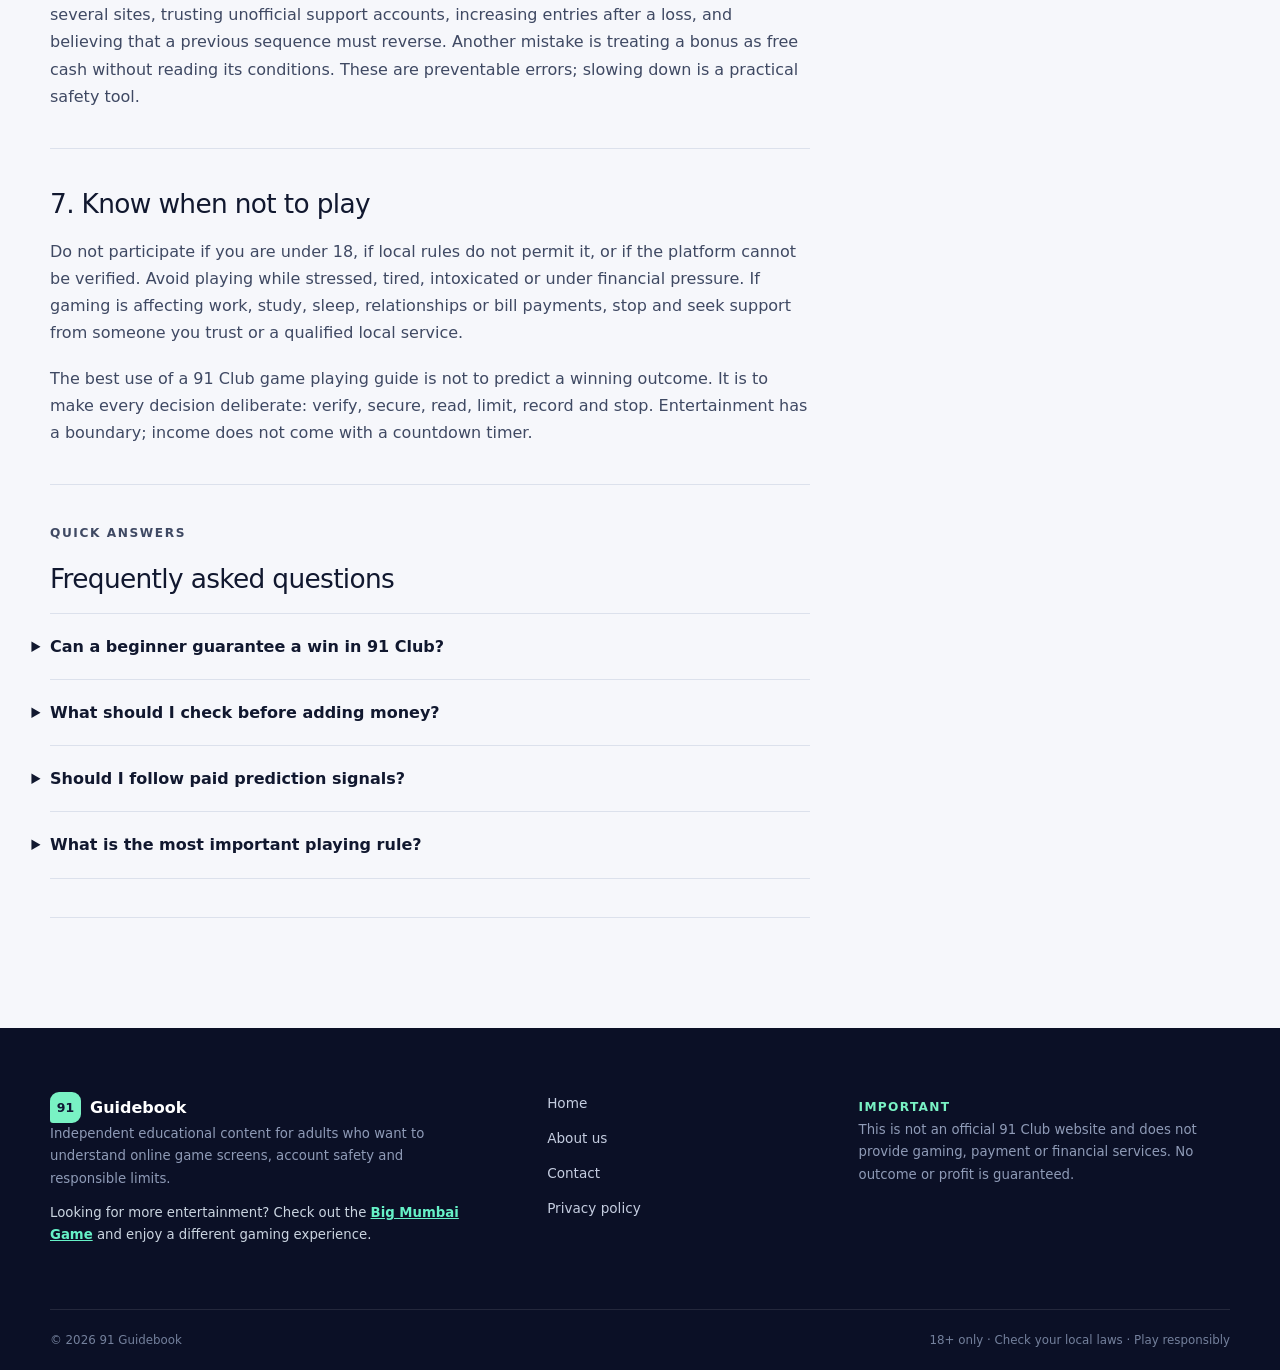
==== commit 8a12e938: "Move Big Mumbai link into footer and remove duplicates" ====
--- a/index.html
+++ b/index.html
@@ -1,7 +1,3 @@
 <!DOCTYPE html><html lang="en"><head><meta charSet="utf-8"/><meta name="viewport" content="width=device-width, initial-scale=1"/><link rel="stylesheet" href="/assets/index-D1FY85NU.css" data-rsc-css-href="/assets/index-D1FY85NU.css" data-precedence="vite-rsc/importer-resources"/><link rel="modulepreload" href="/assets/layout-segment-context-DaSXVXIy.js" crossorigin=""/><link rel="modulepreload" href="/assets/rolldown-runtime-S-ySWqyJ.js" crossorigin=""/><link rel="modulepreload" href="/assets/index-Dnl7MN8R.js" crossorigin=""/><link rel="modulepreload" href="/assets/framework-XU8gKkFC.js" crossorigin=""/><link rel="modulepreload" href="/assets/link-DzOnkYYp.js" crossorigin=""/><link rel="modulepreload" href="/assets/query-D2V9OaoK.js" crossorigin=""/><link rel="modulepreload" href="/assets/Icon-Du9TqpuN.js" crossorigin=""/><title>91 Club Game Playing Guide | Rules, Safety &amp; Smart Play | 91 Guidebook</title><meta name="description" content="A clear 91 Club Game playing guide covering account safety, game screens, deposits, withdrawals, limits, common mistakes and responsible play."/><meta name="keywords" content="91 Club Game playing guide,how to play 91 Club Game,91 Club beginner guide,responsible online gaming"/><meta name="robots" content="index, follow"/><link rel="shortcut icon" href="/favicon.svg"/><link rel="icon" href="/favicon.svg"/><meta name="google-site-verification" content="YQETDbXhO-6IweL8uJLxXjbgHktjEkIebas4X42dnn4"/><script>self.__VINEXT_RSC_PARAMS__={}</script><script>self.__VINEXT_RSC_NAV__={"pathname":"/","searchParams":[]}</script><link rel="modulepreload" href="/assets/index-Dnl7MN8R.js" />
 </head><body><header class="site-header"><div class="site-container header-inner"><a href="/" class="brand" aria-label="91 Guidebook home"><span class="brand-mark">91</span><span class="brand-copy"><strong>Guidebook</strong><small>Play informed</small></span></a><nav aria-label="Main navigation"><a href="/">Home</a><a href="/about/">About us</a><a href="/contact/">Contact</a><a href="/privacy-policy/">Privacy</a></nav><span class="header-trust"><svg xmlns="http://www.w3.org/2000/svg" width="24" height="24" viewBox="0 0 24 24" fill="none" stroke="currentColor" stroke-width="2" stroke-linecap="round" stroke-linejoin="round" class="lucide lucide-shield-check" aria-hidden="true"><path d="M20 13c0 5-3.5 7.5-7.66 8.95a1 1 0 0 1-.67-.01C7.5 20.5 4 18 4 13V6a1 1 0 0 1 1-1c2 0 4.5-1.2 6.24-2.72a1.17 1.17 0 0 1 1.52 0C14.51 3.81 17 5 19 5a1 1 0 0 1 1 1z"></path><path d="m9 12 2 2 4-4"></path></svg> 18+ Responsible guide</span></div></header><main><section class="hero-shell"><div class="site-container hero-grid"><div class="hero-copy"><p class="eyebrow"><svg xmlns="http://www.w3.org/2000/svg" width="24" height="24" viewBox="0 0 24 24" fill="none" stroke="currentColor" stroke-width="2" stroke-linecap="round" stroke-linejoin="round" class="lucide lucide-shield-check" aria-hidden="true"><path d="M20 13c0 5-3.5 7.5-7.66 8.95a1 1 0 0 1-.67-.01C7.5 20.5 4 18 4 13V6a1 1 0 0 1 1-1c2 0 4.5-1.2 6.24-2.72a1.17 1.17 0 0 1 1.52 0C14.51 3.81 17 5 19 5a1 1 0 0 1 1 1z"></path><path d="m9 12 2 2 4-4"></path></svg> Independent learning resource</p><h1>91 Club Game Playing Guide</h1><p class="hero-lede">Understand the screen, read every rule and protect your money before you play. This beginner-friendly guide explains the full process without promising easy wins.</p><div class="hero-actions"><a class="button button-primary" href="#complete-guide">Read the guide <svg xmlns="http://www.w3.org/2000/svg" width="24" height="24" viewBox="0 0 24 24" fill="none" stroke="currentColor" stroke-width="2" stroke-linecap="round" stroke-linejoin="round" class="lucide lucide-arrow-right" aria-hidden="true"><path d="M5 12h14"></path><path d="m12 5 7 7-7 7"></path></svg></a><a href="/about/" class="button button-ghost">Why this guide exists</a></div><p class="hero-note">18+ only. Check local law. Play for entertainment, never as a source of income.</p></div><div class="guide-console" aria-label="Quick start overview"><div class="console-topline"><span>FIRST SESSION</span><span class="status-dot">SAFETY ON</span></div><div class="console-score"><span class="score-mark">91</span><div><strong>Start with clarity</strong><p>Rules first. Limits second. Play last.</p></div></div><div class="console-steps"><div><span>1</span> Verify access</div><div><span>2</span> Secure account</div><div><span>3</span> Read game rules</div><div><span>4</span> Set a stop point</div></div></div></div></section><section class="site-container section-block" aria-labelledby="route-title"><div class="section-heading compact-heading"><p class="eyebrow">The safe route</p><h2 id="route-title">Four decisions before the first round</h2></div><div class="route-grid"><article class="route-card"><div class="route-card-top"><span>01</span><svg xmlns="http://www.w3.org/2000/svg" width="24" height="24" viewBox="0 0 24 24" fill="none" stroke="currentColor" stroke-width="2" stroke-linecap="round" stroke-linejoin="round" class="lucide lucide-badge-check" aria-hidden="true"><path d="M3.85 8.62a4 4 0 0 1 4.78-4.77 4 4 0 0 1 6.74 0 4 4 0 0 1 4.78 4.78 4 4 0 0 1 0 6.74 4 4 0 0 1-4.77 4.78 4 4 0 0 1-6.75 0 4 4 0 0 1-4.78-4.77 4 4 0 0 1 0-6.76Z"></path><path d="m9 12 2 2 4-4"></path></svg></div><h3>Verify before you begin</h3><p>Confirm that you are using the source you intended, check whether participation is legal where you live, and read the platform terms.</p></article><article class="route-card"><div class="route-card-top"><span>02</span><svg xmlns="http://www.w3.org/2000/svg" width="24" height="24" viewBox="0 0 24 24" fill="none" stroke="currentColor" stroke-width="2" stroke-linecap="round" stroke-linejoin="round" class="lucide lucide-key-round" aria-hidden="true"><path d="M2.586 17.414A2 2 0 0 0 2 18.828V21a1 1 0 0 0 1 1h3a1 1 0 0 0 1-1v-1a1 1 0 0 1 1-1h1a1 1 0 0 0 1-1v-1a1 1 0 0 1 1-1h.172a2 2 0 0 0 1.414-.586l.814-.814a6.5 6.5 0 1 0-4-4z"></path><circle cx="16.5" cy="7.5" r=".5" fill="currentColor"></circle></svg></div><h3>Protect your account</h3><p>Use a unique password, keep one-time codes private, and never let another person control your wallet or profile.</p></article><article class="route-card"><div class="route-card-top"><span>03</span><svg xmlns="http://www.w3.org/2000/svg" width="24" height="24" viewBox="0 0 24 24" fill="none" stroke="currentColor" stroke-width="2" stroke-linecap="round" stroke-linejoin="round" class="lucide lucide-book-open" aria-hidden="true"><path d="M12 5v16"></path><path d="M20.001 19A2 2 0 0022 17V5a2 2 0 00-1.999-2L16 3.002A5 5 0 0012 5a5 5 0 00-4-2H4a2 2 0 00-2 2v12a2 2 0 001.999 2H8a5 5 0 014 2 5 5 0 014-2z"></path></svg></div><h3>Learn one game first</h3><p>Open its rules, understand the timer and result conditions, and avoid placing a paid entry until every label makes sense.</p></article><article class="route-card"><div class="route-card-top"><span>04</span><svg xmlns="http://www.w3.org/2000/svg" width="24" height="24" viewBox="0 0 24 24" fill="none" stroke="currentColor" stroke-width="2" stroke-linecap="round" stroke-linejoin="round" class="lucide lucide-clock3 lucide-clock-3" aria-hidden="true"><circle cx="12" cy="12" r="10"></circle><path d="M12 6v6h4"></path></svg></div><h3>Set limits in advance</h3><p>Choose a fixed entertainment budget and session duration before playing. Stop when either limit is reached.</p></article></div></section><section class="article-wrap site-container" id="complete-guide"><article class="article-body"><header class="article-intro"><p class="eyebrow">Complete beginner&#x27;s article</p><h2>How to approach 91 Club games with a clear plan</h2><p>A useful playing guide should do more than tell you where to tap. It should help you understand what each action means, what can go wrong, and when to stop. The guidance below is intentionally general because individual games, offers and interfaces can change. The rule panel inside the game should always be treated as the final source for that particular round.</p></header><div class="article-section"><h3>What is the 91 Club game experience?</h3><p>The<!-- --> <a class="external-link" href="https://nintyoneclub.com" target="_blank" rel="noopener noreferrer">91 Club game</a> <!-- -->is commonly described as a mobile gaming platform that brings several short-format games into one account. Depending on the version a player sees, the menu may contain prediction-style rounds, card-inspired formats or other quick games. These options do not necessarily follow the same rules. A label that looks familiar is not enough reason to assume you already understand a game.</p><p>Begin by exploring the lobby without making a rushed selection. Identify the account area, balance, transaction record, support section and rule button. If any important information is hidden, incomplete or difficult to understand, pause. A legitimate decision requires clear rules and transparent terms.</p></div><div class="article-section"><h3>1. Create and secure the account carefully</h3><p>Registration usually starts with a mobile number or another contact method. Enter only information that the service genuinely needs and review its privacy terms before continuing. Choose a strong password that you do not use on email, banking or social accounts. If the platform provides an extra security check, enable it.</p><p>An OTP is a temporary key, not a support code. No genuine helper should ask you to send it through a message, call or screen-share. Also avoid installing an app sent by an unknown person or opening a shortened download link. If you cannot verify the operator, permissions or download source, do not deposit money.</p></div><div class="callout callout-warning"><svg xmlns="http://www.w3.org/2000/svg" width="24" height="24" viewBox="0 0 24 24" fill="none" stroke="currentColor" stroke-width="2" stroke-linecap="round" stroke-linejoin="round" class="lucide lucide-circle-alert" aria-hidden="true"><circle cx="12" cy="12" r="10"></circle><line x1="12" x2="12" y1="8" y2="12"></line><line x1="12" x2="12.01" y1="16" y2="16"></line></svg><div><h3>No strategy guarantees a profit</h3><p>Past results, patterns, paid “signals” and winning screenshots cannot prove what the next round will do. Treat any guaranteed- return claim as a warning sign.</p></div></div><div class="article-section"><h3>2. Read the game screen before joining</h3><p>Short rounds can look simple because they use large buttons and a visible countdown. The important details may be smaller: the entry window, minimum amount, possible selections, cancellation rule, result method and payout table. Read all of them before confirming anything. When a timer reaches its final seconds, do not make a decision simply because the screen creates urgency.</p><p>Pay attention to the difference between wallet balance, playable balance, bonus balance and withdrawable amount. Promotional funds can have separate conditions. A headline bonus may require a certain level of activity before withdrawal, so the complete terms matter more than the banner.</p></div><div class="article-section"><h3>3. Understand common game formats</h3><div class="format-grid"><div><svg xmlns="http://www.w3.org/2000/svg" width="24" height="24" viewBox="0 0 24 24" fill="none" stroke="currentColor" stroke-width="2" stroke-linecap="round" stroke-linejoin="round" class="lucide lucide-gamepad2 lucide-gamepad-2" aria-hidden="true"><line x1="6" x2="10" y1="11" y2="11"></line><line x1="8" x2="8" y1="9" y2="13"></line><line x1="15" x2="15.01" y1="12" y2="12"></line><line x1="18" x2="18.01" y1="10" y2="10"></line><path d="M17.32 5H6.68a4 4 0 0 0-3.978 3.59c-.006.052-.01.101-.017.152C2.604 9.416 2 14.456 2 16a3 3 0 0 0 3 3c1 0 1.5-.5 2-1l1.414-1.414A2 2 0 0 1 9.828 16h4.344a2 2 0 0 1 1.414.586L17 18c.5.5 1 1 2 1a3 3 0 0 0 3-3c0-1.545-.604-6.584-.685-7.258-.007-.05-.011-.1-.017-.151A4 4 0 0 0 17.32 5z"></path></svg><h4>Prediction-style rounds</h4><p>A player selects from listed outcomes before a timer closes. The displayed result determines the round. Do not confuse a recent sequence with a reliable forecast.</p></div><div><svg xmlns="http://www.w3.org/2000/svg" width="24" height="24" viewBox="0 0 24 24" fill="none" stroke="currentColor" stroke-width="2" stroke-linecap="round" stroke-linejoin="round" class="lucide lucide-landmark" aria-hidden="true"><path d="M10 18v-7"></path><path d="M11.119 2.205a2 2 0 0 1 1.762 0l7.84 3.846A.5.5 0 0 1 20.5 7h-17a.5.5 0 0 1-.22-.949z"></path><path d="M14 18v-7"></path><path d="M18 18v-7"></path><path d="M3 22h18"></path><path d="M6 18v-7"></path></svg><h4>Card or table-inspired games</h4><p>These may use familiar names while applying platform-specific timing, scoring or payout rules. Read the exact version rather than relying on offline experience.</p></div><div><svg xmlns="http://www.w3.org/2000/svg" width="24" height="24" viewBox="0 0 24 24" fill="none" stroke="currentColor" stroke-width="2" stroke-linecap="round" stroke-linejoin="round" class="lucide lucide-smartphone" aria-hidden="true"><rect width="14" height="20" x="5" y="2" rx="2" ry="2"></rect><path d="M12 18h.01"></path></svg><h4>Quick mobile games</h4><p>Fast animation can make repeated entries feel automatic. Slow down, check every amount, and take a break between sessions.</p></div></div></div><div class="article-section"><h3>4. Use a fixed budget, not a recovery target</h3><p>Decide the maximum entertainment cost before opening a paid game. This should be money left after food, rent, bills, savings and other essentials. Never use borrowed funds. Once the budget is reached, the session is over; increasing the amount to recover a loss changes a limit into a moving target.</p><p>Time deserves a limit too. A planned 20-minute session is easier to control than an open-ended promise to stop “after the next win.” Set an alarm away from the game screen. If you feel angry, anxious, unusually excited or desperate to continue, close the app and step away.</p></div><div class="article-section"><h3>5. Handle deposits and withdrawals cautiously</h3><p>Before adding money, check the minimum and maximum limits, payment method, identity requirements, processing times and charges. Ensure the account name and payment details are correct. Keep your receipt or reference number and compare the transaction with the in-app history.</p><p>Review withdrawal terms before the first deposit, not after a result. A small test is safer than committing a large amount to an unfamiliar system. Never send an extra “release fee” to a personal account because someone promises to unlock a withdrawal. Use only the documented support route and do not share full bank details, card PINs, passwords or OTPs.</p></div><div class="check-panel"><div class="check-panel-heading"><svg xmlns="http://www.w3.org/2000/svg" width="24" height="24" viewBox="0 0 24 24" fill="none" stroke="currentColor" stroke-width="2" stroke-linecap="round" stroke-linejoin="round" class="lucide lucide-scale" aria-hidden="true"><path d="M12 3v18"></path><path d="m19 8 3 8a5 5 0 0 1-6 0zV7"></path><path d="M3 7h1a17 17 0 0 0 8-2 17 17 0 0 0 8 2h1"></path><path d="m5 8 3 8a5 5 0 0 1-6 0zV7"></path><path d="M7 21h10"></path></svg><div><p class="eyebrow">Pause and check</p><h3>Five statements to confirm</h3></div></div><ul><li><svg xmlns="http://www.w3.org/2000/svg" width="24" height="24" viewBox="0 0 24 24" fill="none" stroke="currentColor" stroke-width="2" stroke-linecap="round" stroke-linejoin="round" class="lucide lucide-shield-check" aria-hidden="true"><path d="M20 13c0 5-3.5 7.5-7.66 8.95a1 1 0 0 1-.67-.01C7.5 20.5 4 18 4 13V6a1 1 0 0 1 1-1c2 0 4.5-1.2 6.24-2.72a1.17 1.17 0 0 1 1.52 0C14.51 3.81 17 5 19 5a1 1 0 0 1 1 1z"></path><path d="m9 12 2 2 4-4"></path></svg> <!-- -->I am 18 or older and participation is allowed in my location.</li><li><svg xmlns="http://www.w3.org/2000/svg" width="24" height="24" viewBox="0 0 24 24" fill="none" stroke="currentColor" stroke-width="2" stroke-linecap="round" stroke-linejoin="round" class="lucide lucide-shield-check" aria-hidden="true"><path d="M20 13c0 5-3.5 7.5-7.66 8.95a1 1 0 0 1-.67-.01C7.5 20.5 4 18 4 13V6a1 1 0 0 1 1-1c2 0 4.5-1.2 6.24-2.72a1.17 1.17 0 0 1 1.52 0C14.51 3.81 17 5 19 5a1 1 0 0 1 1 1z"></path><path d="m9 12 2 2 4-4"></path></svg> <!-- -->I understand that outcomes may involve chance and profit is never assured.</li><li><svg xmlns="http://www.w3.org/2000/svg" width="24" height="24" viewBox="0 0 24 24" fill="none" stroke="currentColor" stroke-width="2" stroke-linecap="round" stroke-linejoin="round" class="lucide lucide-shield-check" aria-hidden="true"><path d="M20 13c0 5-3.5 7.5-7.66 8.95a1 1 0 0 1-.67-.01C7.5 20.5 4 18 4 13V6a1 1 0 0 1 1-1c2 0 4.5-1.2 6.24-2.72a1.17 1.17 0 0 1 1.52 0C14.51 3.81 17 5 19 5a1 1 0 0 1 1 1z"></path><path d="m9 12 2 2 4-4"></path></svg> <!-- -->I have set an amount and a time limit I can comfortably afford.</li><li><svg xmlns="http://www.w3.org/2000/svg" width="24" height="24" viewBox="0 0 24 24" fill="none" stroke="currentColor" stroke-width="2" stroke-linecap="round" stroke-linejoin="round" class="lucide lucide-shield-check" aria-hidden="true"><path d="M20 13c0 5-3.5 7.5-7.66 8.95a1 1 0 0 1-.67-.01C7.5 20.5 4 18 4 13V6a1 1 0 0 1 1-1c2 0 4.5-1.2 6.24-2.72a1.17 1.17 0 0 1 1.52 0C14.51 3.81 17 5 19 5a1 1 0 0 1 1 1z"></path><path d="m9 12 2 2 4-4"></path></svg> <!-- -->I know the exact rules, round deadline and possible result of the game.</li><li><svg xmlns="http://www.w3.org/2000/svg" width="24" height="24" viewBox="0 0 24 24" fill="none" stroke="currentColor" stroke-width="2" stroke-linecap="round" stroke-linejoin="round" class="lucide lucide-shield-check" aria-hidden="true"><path d="M20 13c0 5-3.5 7.5-7.66 8.95a1 1 0 0 1-.67-.01C7.5 20.5 4 18 4 13V6a1 1 0 0 1 1-1c2 0 4.5-1.2 6.24-2.72a1.17 1.17 0 0 1 1.52 0C14.51 3.81 17 5 19 5a1 1 0 0 1 1 1z"></path><path d="m9 12 2 2 4-4"></path></svg> <!-- -->I will not borrow money, chase a loss or share an OTP with anyone.</li></ul></div><div class="article-section"><h3>6. Keep records and recognise common mistakes</h3><p>Save transaction references and review your full spending, not just your latest result. Players often remember wins more clearly than a series of smaller losses. A simple written record shows the real total and makes it easier to respect a budget.</p><p>Common mistakes include playing before reading the rules, using the same password on several sites, trusting unofficial support accounts, increasing entries after a loss, and believing that a previous sequence must reverse. Another mistake is treating a bonus as free cash without reading its conditions. These are preventable errors; slowing down is a practical safety tool.</p></div><div class="article-section"><h3>7. Know when not to play</h3><p>Do not participate if you are under 18, if local rules do not permit it, or if the platform cannot be verified. Avoid playing while stressed, tired, intoxicated or under financial pressure. If gaming is affecting work, study, sleep, relationships or bill payments, stop and seek support from someone you trust or a qualified local service.</p><p>The best use of a 91 Club game playing guide is not to predict a winning outcome. It is to make every decision deliberate: verify, secure, read, limit, record and stop. Entertainment has a boundary; income does not come with a countdown timer.</p></div><div class="article-section faq-section"><p class="eyebrow">Quick answers</p><h3>Frequently asked questions</h3><details><summary>Can a beginner guarantee a win in 91 Club?</summary><p>No. A guide can explain rules and safer habits, but it cannot guarantee a result or remove the risk of losing money.</p></details><details><summary>What should I check before adding money?</summary><p>Verify the operator and local eligibility, read deposit and withdrawal terms, secure your account, and set a strict budget.</p></details><details><summary>Should I follow paid prediction signals?</summary><p>Treat guaranteed signals and fixed-return claims with caution. A past sequence does not establish the next outcome.</p></details><details><summary>What is the most important playing rule?</summary><p>Never risk money needed for essentials, and stop when your pre-set time or money limit is reached.</p></details></div></article><aside class="article-aside" aria-label="Guide summary"><div class="aside-card sticky-card"><p class="eyebrow">Guide map</p><a href="#complete-guide">Platform overview</a><span>Account security</span><span>Reading the screen</span><span>Game formats</span><span>Budget and time limits</span><span>Payment safety</span><span>Common mistakes</span></div><div class="aside-card aside-emphasis"><svg xmlns="http://www.w3.org/2000/svg" width="24" height="24" viewBox="0 0 24 24" fill="none" stroke="currentColor" stroke-width="2" stroke-linecap="round" stroke-linejoin="round" class="lucide lucide-wallet-cards" aria-hidden="true"><path d="M3 11h3.75a2 2 0 0 1 1.6.8l.45.6a4 4 0 0 0 6.4 0l.45-.6a2 2 0 0 1 1.6-.8H21"></path><path d="M3 7h18"></path><rect x="3" y="3" width="18" height="18" rx="2"></rect></svg><h3>Keep essentials separate</h3><p>Never use rent, food, bill, tuition or borrowed money for play.</p></div></aside></section></main><footer class="site-footer"><div class="site-container footer-grid"><div><div class="footer-brand"><span>91</span> Guidebook</div><p>Independent educational content for adults who want to understand online game screens, account safety and responsible limits.</p></div><div class="footer-links"><a href="/">Home</a><a href="/about/">About us</a><a href="/contact/">Contact</a><a href="/privacy-policy/">Privacy policy</a></div><div class="footer-disclaimer"><strong>Important</strong><p>This is not an official 91 Club website and does not provide gaming, payment or financial services. No outcome or profit is guaranteed.</p></div></div><div class="site-container footer-bottom"><span>© 2026 91 Guidebook</span><span>18+ only · Check your local laws · Play responsibly</span></div></footer><script id="_R_">import("/assets/index-Dnl7MN8R.js")</script></body></html><script>self.__VINEXT_RSC_CHUNKS__=self.__VINEXT_RSC_CHUNKS__||[];self.__VINEXT_RSC_CHUNKS__.push("2:I[\"c2747888630f\",[],\"default\",1]\n3:I[\"339f946bc456\",[],\"default\",1]\n4:I[\"8c0f216c4604\",[],\"Children\",1]\n5:I[\"15c18cfaeeff\",[],\"LayoutSegmentProvider\",1]\n6:I[\"8c0f216c4604\",[],\"Slot\",1]\n7:I[\"593f344dc510\",[],\"RedirectBoundary\",1]\n:HL[\"/assets/index-D1FY85NU.css\",\"style\"]\n")</script><script>self.__VINEXT_RSC_CHUNKS__=self.__VINEXT_RSC_CHUNKS__||[];self.__VINEXT_RSC_CHUNKS__.push("0:{\"__route\":\"route:/\",\"__interceptionContext\":null,\"__layoutIds\":[\"layout:/\"],\"__rootLayout\":\"/\",\"page:/\":\"$L1\",\"layout:/\":[[[[\"$\",\"link\",\"css:/assets/index-D1FY85NU.css\",{\"rel\":\"stylesheet\",\"precedence\":\"vite-rsc/importer-resources\",\"href\":\"/assets/index-D1FY85NU.css\",\"data-rsc-css-href\":\"/assets/index-D1FY85NU.css\"}],\"$undefined\"],[\"$\",\"html\",null,{\"lang\":\"en\",\"children\":[\"$\",\"body\",null,{\"children\":[[\"$\",\"header\",null,{\"className\":\"site-header\",\"children\":[\"$\",\"div\",null,{\"className\":\"site-container header-inner\",\"children\":[[\"$\",\"$L2\",null,{\"className\":\"brand\",\"href\":\"/\",\"aria-label\":\"91 Guidebook home\",\"children\":[[\"$\",\"span\",null,{\"className\":\"brand-mark\",\"children\":\"91\"}],[\"$\",\"span\",null,{\"className\":\"brand-copy\",\"children\":[[\"$\",\"strong\",null,{\"children\":\"Guidebook\"}],[\"$\",\"small\",null,{\"children\":\"Play informed\"}]]}]]}],[\"$\",\"nav\",null,{\"aria-label\":\"Main navigation\",\"children\":[[\"$\",\"$L2\",\"/\",{\"href\":\"/\",\"children\":\"Home\"}],[\"$\",\"$L2\",\"/about/\",{\"href\":\"/about/\",\"children\":\"About us\"}],[\"$\",\"$L2\",\"/contact/\",{\"href\":\"/contact/\",\"children\":\"Contact\"}],[\"$\",\"$L2\",\"/privacy-policy/\",{\"href\":\"/privacy-policy/\",\"children\":\"Privacy\"}]]}],[\"$\",\"span\",null,{\"className\":\"header-trust\",\"children\":[[\"$\",\"$L3\",null,{\"ref\":\"$undefined\",\"iconNode\":[[\"path\",{\"d\":\"M20 13c0 5-3.5 7.5-7.66 8.95a1 1 0 0 1-.67-.01C7.5 20.5 4 18 4 13V6a1 1 0 0 1 1-1c2 0 4.5-1.2 6.24-2.72a1.17 1.17 0 0 1 1.52 0C14.51 3.81 17 5 19 5a1 1 0 0 1 1 1z\",\"key\":\"oel41y\"}],[\"path\",{\"d\":\"m9 12 2 2 4-4\",\"key\":\"dzmm74\"}]],\"className\":\"lucide-shield-check\",\"aria-hidden\":\"true\"}],\" 18+ Responsible guide\"]}]]}]}],[\"$\",\"$L4\",null,{}],[\"$\",\"footer\",null,{\"className\":\"site-footer\",\"children\":[[\"$\",\"div\",null,{\"className\":\"site-container footer-grid\",\"children\":[[\"$\",\"div\",null,{\"children\":[[\"$\",\"div\",null,{\"className\":\"footer-brand\",\"children\":[[\"$\",\"span\",null,{\"children\":\"91\"}],\" Guidebook\"]}],[\"$\",\"p\",null,{\"children\":\"Independent educational content for adults who want to understand online game screens, account safety and responsible limits.\"}]]}],[\"$\",\"div\",null,{\"className\":\"footer-links\",\"children\":[[\"$\",\"$L2\",null,{\"href\":\"/\",\"children\":\"Home\"}],[\"$\",\"$L2\",null,{\"href\":\"/about/\",\"children\":\"About us\"}],[\"$\",\"$L2\",null,{\"href\":\"/contact/\",\"children\":\"Contact\"}],[\"$\",\"$L2\",null,{\"href\":\"/privacy-policy/\",\"children\":\"Privacy policy\"}]]}],[\"$\",\"div\",null,{\"className\":\"footer-disclaimer\",\"children\":[[\"$\",\"strong\",null,{\"children\":\"Important\"}],[\"$\",\"p\",null,{\"children\":\"This is not an official 91 Club website and does not provide gaming, payment or financial services. No outcome or profit is guaranteed.\"}]]}]]}],[\"$\",\"div\",null,{\"className\":\"site-container footer-bottom\",\"children\":[[\"$\",\"span\",null,{\"children\":\"© 2026 91 Guidebook\"}],[\"$\",\"span\",null,{\"children\":\"18+ only · Check your local laws · Play responsibly\"}]]}]]}]]}]}]],null],\"route:/\":[[[\"$\",\"meta\",null,{\"charSet\":\"utf-8\"}],[[\"$\",\"title\",\"0\",{\"children\":\"91 Club Game Playing Guide | Rules, Safety \u0026 Smart Play | 91 Guidebook\"}],[\"$\",\"meta\",\"1\",{\"name\":\"description\",\"content\":\"A clear 91 Club Game playing guide covering account safety, game screens, deposits, withdrawals, limits, common mistakes and responsible play.\"}],[\"$\",\"meta\",\"2\",{\"name\":\"keywords\",\"content\":\"91 Club Game playing guide,how to play 91 Club Game,91 Club beginner guide,responsible online gaming\"}],[\"$\",\"meta\",\"3\",{\"name\":\"robots\",\"content\":\"index, follow\"}],[\"$\",\"link\",\"4\",{\"rel\":\"shortcut icon\",\"href\":\"/favicon.svg\"}],[\"$\",\"link\",\"5\",{\"rel\":\"icon\",\"href\":\"/favicon.svg\"}],[\"$\",\"meta\",\"6\",{\"name\":\"google-site-verification\",\"content\":\"YQETDbXhO-6IweL8uJLxXjbgHktjEkIebas4X42dnn4\"}]],[[\"$\",\"meta\",\"0\",{\"name\":\"viewport\",\"content\":\"width=device-width, initial-scale=1\"}]]],[\"$\",\"$L5\",null,{\"segmentMap\":{\"children\":[]},\"children\":[\"$\",\"$L6\",null,{\"id\":\"layout:/\",\"parallelSlots\":\"$undefined\",\"children\":[\"$\",\"$L7\",null,{\"children\":[\"$\",\"$L5\",null,{\"segmentMap\":{\"children\":[]},\"children\":[\"$\",\"$L6\",null,{\"id\":\"page:/\"}]}]}]}]}]],\"__layoutFlags\":{\"layout:/\":\"s\"},\"__artifactCompatibility\":{\"schemaVersion\":1,\"graphVersion\":\"app-route-graph:4uhn5s1wvoptc\",\"deploymentVersion\":\"4020735f-18d5-4da2-8473-6d63fb6154fb\",\"appElementsSchemaVersion\":1,\"rscPayloadSchemaVersion\":1,\"rootBoundaryId\":\"/\",\"renderEpoch\":null}}\n")</script><script>self.__VINEXT_RSC_CHUNKS__=self.__VINEXT_RSC_CHUNKS__||[];self.__VINEXT_RSC_CHUNKS__.push("1:[\"$\",\"main\",null,{\"children\":[[\"$\",\"section\",null,{\"className\":\"hero-shell\",\"children\":[\"$\",\"div\",null,{\"className\":\"site-container hero-grid\",\"children\":[[\"$\",\"div\",null,{\"className\":\"hero-copy\",\"children\":[[\"$\",\"p\",null,{\"className\":\"eyebrow\",\"children\":[[\"$\",\"$L3\",null,{\"ref\":\"$undefined\",\"iconNode\":[[\"path\",{\"d\":\"M20 13c0 5-3.5 7.5-7.66 8.95a1 1 0 0 1-.67-.01C7.5 20.5 4 18 4 13V6a1 1 0 0 1 1-1c2 0 4.5-1.2 6.24-2.72a1.17 1.17 0 0 1 1.52 0C14.51 3.81 17 5 19 5a1 1 0 0 1 1 1z\",\"key\":\"oel41y\"}],[\"path\",{\"d\":\"m9 12 2 2 4-4\",\"key\":\"dzmm74\"}]],\"className\":\"lucide-shield-check\",\"aria-hidden\":\"true\"}],\" Independent learning resource\"]}],[\"$\",\"h1\",null,{\"children\":\"91 Club Game Playing Guide\"}],[\"$\",\"p\",null,{\"className\":\"hero-lede\",\"children\":\"Understand the screen, read every rule and protect your money before you play. This beginner-friendly guide explains the full process without promising easy wins.\"}],[\"$\",\"div\",null,{\"className\":\"hero-actions\",\"children\":[[\"$\",\"a\",null,{\"className\":\"button button-primary\",\"href\":\"#complete-guide\",\"children\":[\"Read the guide \",[\"$\",\"$L3\",null,{\"ref\":\"$undefined\",\"iconNode\":[[\"path\",{\"d\":\"M5 12h14\",\"key\":\"1ays0h\"}],[\"path\",{\"d\":\"m12 5 7 7-7 7\",\"key\":\"xquz4c\"}]],\"className\":\"lucide-arrow-right\",\"aria-hidden\":\"true\"}]]}],[\"$\",\"$L2\",null,{\"className\":\"button button-ghost\",\"href\":\"/about/\",\"children\":\"Why this guide exists\"}]]}],[\"$\",\"p\",null,{\"className\":\"hero-note\",\"children\":\"18+ only. Check local law. Play for entertainment, never as a source of income.\"}]]}],[\"$\",\"div\",null,{\"className\":\"guide-console\",\"aria-label\":\"Quick start overview\",\"children\":[[\"$\",\"div\",null,{\"className\":\"console-topline\",\"children\":[[\"$\",\"span\",null,{\"children\":\"FIRST SESSION\"}],[\"$\",\"span\",null,{\"className\":\"status-dot\",\"children\":\"SAFETY ON\"}]]}],[\"$\",\"div\",null,{\"className\":\"console-score\",\"children\":[[\"$\",\"span\",null,{\"className\":\"score-mark\",\"children\":\"91\"}],[\"$\",\"div\",null,{\"children\":[[\"$\",\"strong\",null,{\"children\":\"Start with clarity\"}],[\"$\",\"p\",null,{\"children\":\"Rules first. Limits second. Play last.\"}]]}]]}],[\"$\",\"div\",null,{\"className\":\"console-steps\",\"children\":[[\"$\",\"div\",null,{\"children\":[[\"$\",\"span\",null,{\"children\":\"1\"}],\" Verify access\"]}],[\"$\",\"div\",null,{\"children\":[[\"$\",\"span\",null,{\"children\":\"2\"}],\" Secure account\"]}],[\"$\",\"div\",null,{\"children\":[[\"$\",\"span\",null,{\"children\":\"3\"}],\" Read game rules\"]}],[\"$\",\"div\",null,{\"children\":[[\"$\",\"span\",null,{\"children\":\"4\"}],\" Set a stop point\"]}]]}]]}]]}]}],[\"$\",\"section\",null,{\"className\":\"site-container section-block\",\"aria-labelledby\":\"route-title\",\"children\":[[\"$\",\"div\",null,{\"className\":\"section-heading compact-heading\",\"children\":[[\"$\",\"p\",null,{\"className\":\"eyebrow\",\"children\":\"The safe route\"}],[\"$\",\"h2\",null,{\"id\":\"route-title\",\"children\":\"Four decisions before the first round\"}]]}],[\"$\",\"div\",null,{\"className\":\"route-grid\",\"children\":[[\"$\",\"article\",\"01\",{\"className\":\"route-card\",\"children\":[[\"$\",\"div\",null,{\"className\":\"route-card-top\",\"children\":[[\"$\",\"span\",null,{\"children\":\"01\"}],[\"$\",\"$L3\",null,{\"ref\":\"$undefined\",\"iconNode\":[[\"path\",{\"d\":\"M3.85 8.62a4 4 0 0 1 4.78-4.77 4 4 0 0 1 6.74 0 4 4 0 0 1 4.78 4.78 4 4 0 0 1 0 6.74 4 4 0 0 1-4.77 4.78 4 4 0 0 1-6.75 0 4 4 0 0 1-4.78-4.77 4 4 0 0 1 0-6.76Z\",\"key\":\"3c2336\"}],[\"path\",{\"d\":\"m9 12 2 2 4-4\",\"key\":\"dzmm74\"}]],\"className\":\"lucide-badge-check\",\"aria-hidden\":\"true\"}]]}],[\"$\",\"h3\",null,{\"children\":\"Verify before you begin\"}],[\"$\",\"p\",null,{\"children\":\"Confirm that you are using the source you intended, check whether participation is legal where you live, and read the platform terms.\"}]]}],[\"$\",\"article\",\"02\",{\"className\":\"route-card\",\"children\":[[\"$\",\"div\",null,{\"className\":\"route-card-top\",\"children\":[[\"$\",\"span\",null,{\"children\":\"02\"}],[\"$\",\"$L3\",null,{\"ref\":\"$undefined\",\"iconNode\":[[\"path\",{\"d\":\"M2.586 17.414A2 2 0 0 0 2 18.828V21a1 1 0 0 0 1 1h3a1 1 0 0 0 1-1v-1a1 1 0 0 1 1-1h1a1 1 0 0 0 1-1v-1a1 1 0 0 1 1-1h.172a2 2 0 0 0 1.414-.586l.814-.814a6.5 6.5 0 1 0-4-4z\",\"key\":\"1s6t7t\"}],[\"circle\",{\"cx\":\"16.5\",\"cy\":\"7.5\",\"r\":\".5\",\"fill\":\"currentColor\",\"key\":\"w0ekpg\"}]],\"className\":\"lucide-key-round\",\"aria-hidden\":\"true\"}]]}],[\"$\",\"h3\",null,{\"children\":\"Protect your account\"}],[\"$\",\"p\",null,{\"children\":\"Use a unique password, keep one-time codes private, and never let another person control your wallet or profile.\"}]]}],[\"$\",\"article\",\"03\",{\"className\":\"route-card\",\"children\":[[\"$\",\"div\",null,{\"className\":\"route-card-top\",\"children\":[[\"$\",\"span\",null,{\"children\":\"03\"}],[\"$\",\"$L3\",null,{\"ref\":\"$undefined\",\"iconNode\":[[\"path\",{\"d\":\"M12 5v16\",\"key\":\"1f6ucr\"}],[\"path\",{\"d\":\"M20.001 19A2 2 0 0022 17V5a2 2 0 00-1.999-2L16 3.002A5 5 0 0012 5a5 5 0 00-4-2H4a2 2 0 00-2 2v12a2 2 0 001.999 2H8a5 5 0 014 2 5 5 0 014-2z\",\"key\":\"1fyvmf\"}]],\"className\":\"lucide-book-open\",\"aria-hidden\":\"true\"}]]}],\"$L8\",\"$L9\"]}],\"$La\"]}]]}],\"$Lb\"]}]\n")</script><script>self.__VINEXT_RSC_CHUNKS__=self.__VINEXT_RSC_CHUNKS__||[];self.__VINEXT_RSC_CHUNKS__.push("8:[\"$\",\"h3\",null,{\"children\":\"Learn one game first\"}]\n9:[\"$\",\"p\",null,{\"children\":\"Open its rules, understand the timer and result conditions, and avoid placing a paid entry until every label makes sense.\"}]\na:[\"$\",\"article\",\"04\",{\"className\":\"route-card\",\"children\":[[\"$\",\"div\",null,{\"className\":\"route-card-top\",\"children\":[[\"$\",\"span\",null,{\"children\":\"04\"}],[\"$\",\"$L3\",null,{\"ref\":\"$undefined\",\"iconNode\":[[\"circle\",{\"cx\":\"12\",\"cy\":\"12\",\"r\":\"10\",\"key\":\"1mglay\"}],[\"path\",{\"d\":\"M12 6v6h4\",\"key\":\"135r8i\"}]],\"className\":\"lucide-clock3 lucide-clock-3\",\"aria-hidden\":\"true\"}]]}],[\"$\",\"h3\",null,{\"children\":\"Set limits in advance\"}],[\"$\",\"p\",null,{\"children\":\"Choose a fixed entertainment budget and session duration before playing. Stop when either limit is reached.\"}]]}]\n")</script><script>self.__VINEXT_RSC_CHUNKS__=self.__VINEXT_RSC_CHUNKS__||[];self.__VINEXT_RSC_CHUNKS__.push("b:[\"$\",\"section\",null,{\"className\":\"article-wrap site-container\",\"id\":\"complete-guide\",\"children\":[[\"$\",\"article\",null,{\"className\":\"article-body\",\"children\":[[\"$\",\"header\",null,{\"className\":\"article-intro\",\"children\":[[\"$\",\"p\",null,{\"className\":\"eyebrow\",\"children\":\"Complete beginner's article\"}],[\"$\",\"h2\",null,{\"children\":\"How to approach 91 Club games with a clear plan\"}],[\"$\",\"p\",null,{\"children\":\"A useful playing guide should do more than tell you where to tap. It should help you understand what each action means, what can go wrong, and when to stop. The guidance below is intentionally general because individual games, offers and interfaces can change. The rule panel inside the game should always be treated as the final source for that particular round.\"}]]}],[\"$\",\"div\",null,{\"className\":\"article-section\",\"children\":[[\"$\",\"h3\",null,{\"children\":\"What is the 91 Club game experience?\"}],[\"$\",\"p\",null,{\"children\":[\"The\",\" \",[\"$\",\"a\",null,{\"className\":\"external-link\",\"href\":\"https://nintyoneclub.com\",\"target\":\"_blank\",\"rel\":\"noopener noreferrer\",\"children\":\"91 Club game\"}],\" \",\"is commonly described as a mobile gaming platform that brings several short-format games into one account. Depending on the version a player sees, the menu may contain prediction-style rounds, card-inspired formats or other quick games. These options do not necessarily follow the same rules. A label that looks familiar is not enough reason to assume you already understand a game.\"]}],[\"$\",\"p\",null,{\"children\":\"Begin by exploring the lobby without making a rushed selection. Identify the account area, balance, transaction record, support section and rule button. If any important information is hidden, incomplete or difficult to understand, pause. A legitimate decision requires clear rules and transparent terms.\"}]]}],[\"$\",\"div\",null,{\"className\":\"article-section\",\"children\":[[\"$\",\"h3\",null,{\"children\":\"1. Create and secure the account carefully\"}],[\"$\",\"p\",null,{\"children\":\"Registration usually starts with a mobile number or another contact method. Enter only information that the service genuinely needs and review its privacy terms before continuing. Choose a strong password that you do not use on email, banking or social accounts. If the platform provides an extra security check, enable it.\"}],[\"$\",\"p\",null,{\"children\":\"An OTP is a temporary key, not a support code. No genuine helper should ask you to send it through a message, call or screen-share. Also avoid installing an app sent by an unknown person or opening a shortened download link. If you cannot verify the operator, permissions or download source, do not deposit money.\"}]]}],[\"$\",\"div\",null,{\"className\":\"callout callout-warning\",\"children\":[[\"$\",\"$L3\",null,{\"ref\":\"$undefined\",\"iconNode\":[[\"circle\",{\"cx\":\"12\",\"cy\":\"12\",\"r\":\"10\",\"key\":\"1mglay\"}],[\"line\",{\"x1\":\"12\",\"x2\":\"12\",\"y1\":\"8\",\"y2\":\"12\",\"key\":\"1pkeuh\"}],[\"line\",{\"x1\":\"12\",\"x2\":\"12.01\",\"y1\":\"16\",\"y2\":\"16\",\"key\":\"4dfq90\"}]],\"className\":\"lucide-circle-alert\",\"aria-hidden\":\"true\"}],[\"$\",\"div\",null,{\"children\":[[\"$\",\"h3\",null,{\"children\":\"No strategy guarantees a profit\"}],[\"$\",\"p\",null,{\"children\":\"Past results, patterns, paid “signals” and winning screenshots cannot prove what the next round will do. Treat any guaranteed- return claim as a warning sign.\"}]]}]]}],[\"$\",\"div\",null,{\"className\":\"article-section\",\"children\":[[\"$\",\"h3\",null,{\"children\":\"2. Read the game screen before joining\"}],[\"$\",\"p\",null,{\"children\":\"Short rounds can look simple because they use large buttons and a visible countdown. The important details may be smaller: the entry window, minimum amount, possible selections, cancellation rule, result method and payout table. Read all of them before confirming anything. When a timer reaches its final seconds, do not make a decision simply because the screen creates urgency.\"}],\"$Lc\"]}],\"$Ld\",\"$Le\",\"$Lf\",\"$L10\",\"$L11\",\"$L12\",\"$L13\"]}],\"$L14\"]}]\n")</script><script>self.__VINEXT_RSC_CHUNKS__=self.__VINEXT_RSC_CHUNKS__||[];self.__VINEXT_RSC_CHUNKS__.push("c:[\"$\",\"p\",null,{\"children\":\"Pay attention to the difference between wallet balance, playable balance, bonus balance and withdrawable amount. Promotional funds can have separate conditions. A headline bonus may require a certain level of activity before withdrawal, so the complete terms matter more than the banner.\"}]\n")</script><script>self.__VINEXT_RSC_CHUNKS__=self.__VINEXT_RSC_CHUNKS__||[];self.__VINEXT_RSC_CHUNKS__.push("d:[\"$\",\"div\",null,{\"className\":\"article-section\",\"children\":[[\"$\",\"h3\",null,{\"children\":\"3. Understand common game formats\"}],[\"$\",\"div\",null,{\"className\":\"format-grid\",\"children\":[[\"$\",\"div\",null,{\"children\":[[\"$\",\"$L3\",null,{\"ref\":\"$undefined\",\"iconNode\":[[\"line\",{\"x1\":\"6\",\"x2\":\"10\",\"y1\":\"11\",\"y2\":\"11\",\"key\":\"1gktln\"}],[\"line\",{\"x1\":\"8\",\"x2\":\"8\",\"y1\":\"9\",\"y2\":\"13\",\"key\":\"qnk9ow\"}],[\"line\",{\"x1\":\"15\",\"x2\":\"15.01\",\"y1\":\"12\",\"y2\":\"12\",\"key\":\"krot7o\"}],[\"line\",{\"x1\":\"18\",\"x2\":\"18.01\",\"y1\":\"10\",\"y2\":\"10\",\"key\":\"1lcuu1\"}],[\"path\",{\"d\":\"M17.32 5H6.68a4 4 0 0 0-3.978 3.59c-.006.052-.01.101-.017.152C2.604 9.416 2 14.456 2 16a3 3 0 0 0 3 3c1 0 1.5-.5 2-1l1.414-1.414A2 2 0 0 1 9.828 16h4.344a2 2 0 0 1 1.414.586L17 18c.5.5 1 1 2 1a3 3 0 0 0 3-3c0-1.545-.604-6.584-.685-7.258-.007-.05-.011-.1-.017-.151A4 4 0 0 0 17.32 5z\",\"key\":\"mfqc10\"}]],\"className\":\"lucide-gamepad2 lucide-gamepad-2\",\"aria-hidden\":\"true\"}],[\"$\",\"h4\",null,{\"children\":\"Prediction-style rounds\"}],[\"$\",\"p\",null,{\"children\":\"A player selects from listed outcomes before a timer closes. The displayed result determines the round. Do not confuse a recent sequence with a reliable forecast.\"}]]}],[\"$\",\"div\",null,{\"children\":[[\"$\",\"$L3\",null,{\"ref\":\"$undefined\",\"iconNode\":[[\"path\",{\"d\":\"M10 18v-7\",\"key\":\"wt116b\"}],[\"path\",{\"d\":\"M11.119 2.205a2 2 0 0 1 1.762 0l7.84 3.846A.5.5 0 0 1 20.5 7h-17a.5.5 0 0 1-.22-.949z\",\"key\":\"yxxwt6\"}],[\"path\",{\"d\":\"M14 18v-7\",\"key\":\"vav6t3\"}],[\"path\",{\"d\":\"M18 18v-7\",\"key\":\"aexdmj\"}],[\"path\",{\"d\":\"M3 22h18\",\"key\":\"8prr45\"}],[\"path\",{\"d\":\"M6 18v-7\",\"key\":\"1ivflk\"}]],\"className\":\"lucide-landmark\",\"aria-hidden\":\"true\"}],[\"$\",\"h4\",null,{\"children\":\"Card or table-inspired games\"}],[\"$\",\"p\",null,{\"children\":\"These may use familiar names while applying platform-specific timing, scoring or payout rules. Read the exact version rather than relying on offline experience.\"}]]}],[\"$\",\"div\",null,{\"children\":[[\"$\",\"$L3\",null,{\"ref\":\"$undefined\",\"iconNode\":[[\"rect\",{\"width\":\"14\",\"height\":\"20\",\"x\":\"5\",\"y\":\"2\",\"rx\":\"2\",\"ry\":\"2\",\"key\":\"1yt0o3\"}],[\"path\",{\"d\":\"M12 18h.01\",\"key\":\"mhygvu\"}]],\"className\":\"lucide-smartphone\",\"aria-hidden\":\"true\"}],[\"$\",\"h4\",null,{\"children\":\"Quick mobile games\"}],[\"$\",\"p\",null,{\"children\":\"Fast animation can make repeated entries feel automatic. Slow down, check every amount, and take a break between sessions.\"}]]}]]}]]}]\n")</script><script>self.__VINEXT_RSC_CHUNKS__=self.__VINEXT_RSC_CHUNKS__||[];self.__VINEXT_RSC_CHUNKS__.push("e:[\"$\",\"div\",null,{\"className\":\"article-section\",\"children\":[[\"$\",\"h3\",null,{\"children\":\"4. Use a fixed budget, not a recovery target\"}],[\"$\",\"p\",null,{\"children\":\"Decide the maximum entertainment cost before opening a paid game. This should be money left after food, rent, bills, savings and other essentials. Never use borrowed funds. Once the budget is reached, the session is over; increasing the amount to recover a loss changes a limit into a moving target.\"}],[\"$\",\"p\",null,{\"children\":\"Time deserves a limit too. A planned 20-minute session is easier to control than an open-ended promise to stop “after the next win.” Set an alarm away from the game screen. If you feel angry, anxious, unusually excited or desperate to continue, close the app and step away.\"}]]}]\nf:[\"$\",\"div\",null,{\"className\":\"article-section\",\"children\":[[\"$\",\"h3\",null,{\"children\":\"5. Handle deposits and withdrawals cautiously\"}],[\"$\",\"p\",null,{\"children\":\"Before adding money, check the minimum and maximum limits, payment method, identity requirements, processing times and charges. Ensure the account name and payment details are correct. Keep your receipt or reference number and compare the transaction with the in-app history.\"}],[\"$\",\"p\",null,{\"children\":\"Review withdrawal terms before the first deposit, not after a result. A small test is safer than committing a large amount to an unfamiliar system. Never send an extra “release fee” to a personal account because someone promises to unlock a withdrawal. Use only the documented support route and do not share full bank details, card PINs, passwords or OTPs.\"}]]}]\n")</script><script>self.__VINEXT_RSC_CHUNKS__=self.__VINEXT_RSC_CHUNKS__||[];self.__VINEXT_RSC_CHUNKS__.push("10:[\"$\",\"div\",null,{\"className\":\"check-panel\",\"children\":[[\"$\",\"div\",null,{\"className\":\"check-panel-heading\",\"children\":[[\"$\",\"$L3\",null,{\"ref\":\"$undefined\",\"iconNode\":[[\"path\",{\"d\":\"M12 3v18\",\"key\":\"108xh3\"}],[\"path\",{\"d\":\"m19 8 3 8a5 5 0 0 1-6 0zV7\",\"key\":\"zcdpyk\"}],[\"path\",{\"d\":\"M3 7h1a17 17 0 0 0 8-2 17 17 0 0 0 8 2h1\",\"key\":\"1yorad\"}],[\"path\",{\"d\":\"m5 8 3 8a5 5 0 0 1-6 0zV7\",\"key\":\"eua70x\"}],[\"path\",{\"d\":\"M7 21h10\",\"key\":\"1b0cd5\"}]],\"className\":\"lucide-scale\",\"aria-hidden\":\"true\"}],[\"$\",\"div\",null,{\"children\":[[\"$\",\"p\",null,{\"className\":\"eyebrow\",\"children\":\"Pause and check\"}],[\"$\",\"h3\",null,{\"children\":\"Five statements to confirm\"}]]}]]}],[\"$\",\"ul\",null,{\"children\":[[\"$\",\"li\",\"I am 18 or older and participation is allowed in my location.\",{\"children\":[[\"$\",\"$L3\",null,{\"ref\":\"$undefined\",\"iconNode\":\"$1:props:children:0:props:children:props:children:0:props:children:0:props:children:0:props:iconNode\",\"className\":\"lucide-shield-check\",\"aria-hidden\":\"true\"}],\" \",\"I am 18 or older and participation is allowed in my location.\"]}],[\"$\",\"li\",\"I understand that outcomes may involve chance and profit is never assured.\",{\"children\":[[\"$\",\"$L3\",null,{\"ref\":\"$undefined\",\"iconNode\":\"$1:props:children:0:props:children:props:children:0:props:children:0:props:children:0:props:iconNode\",\"className\":\"lucide-shield-check\",\"aria-hidden\":\"true\"}],\" \",\"I understand that outcomes may involve chance and profit is never assured.\"]}],[\"$\",\"li\",\"I have set an amount and a time limit I can comfortably afford.\",{\"children\":[[\"$\",\"$L3\",null,{\"ref\":\"$undefined\",\"iconNode\":\"$1:props:children:0:props:children:props:children:0:props:children:0:props:children:0:props:iconNode\",\"className\":\"lucide-shield-check\",\"aria-hidden\":\"true\"}],\" \",\"I have set an amount and a time limit I can comfortably afford.\"]}],[\"$\",\"li\",\"I know the exact rules, round deadline and possible result of the game.\",{\"children\":[[\"$\",\"$L3\",null,{\"ref\":\"$undefined\",\"iconNode\":\"$1:props:children:0:props:children:props:children:0:props:children:0:props:children:0:props:iconNode\",\"className\":\"lucide-shield-check\",\"aria-hidden\":\"true\"}],\" \",\"I know the exact rules, round deadline and possible result of the game.\"]}],[\"$\",\"li\",\"I will not borrow money, chase a loss or share an OTP with anyone.\",{\"children\":[[\"$\",\"$L3\",null,{\"ref\":\"$undefined\",\"iconNode\":\"$1:props:children:0:props:children:props:children:0:props:children:0:props:children:0:props:iconNode\",\"className\":\"lucide-shield-check\",\"aria-hidden\":\"true\"}],\" \",\"I will not borrow money, chase a loss or share an OTP with anyone.\"]}]]}]]}]\n")</script><script>self.__VINEXT_RSC_CHUNKS__=self.__VINEXT_RSC_CHUNKS__||[];self.__VINEXT_RSC_CHUNKS__.push("11:[\"$\",\"div\",null,{\"className\":\"article-section\",\"children\":[[\"$\",\"h3\",null,{\"children\":\"6. Keep records and recognise common mistakes\"}],[\"$\",\"p\",null,{\"children\":\"Save transaction references and review your full spending, not just your latest result. Players often remember wins more clearly than a series of smaller losses. A simple written record shows the real total and makes it easier to respect a budget.\"}],[\"$\",\"p\",null,{\"children\":\"Common mistakes include playing before reading the rules, using the same password on several sites, trusting unofficial support accounts, increasing entries after a loss, and believing that a previous sequence must reverse. Another mistake is treating a bonus as free cash without reading its conditions. These are preventable errors; slowing down is a practical safety tool.\"}]]}]\n12:[\"$\",\"div\",null,{\"className\":\"article-section\",\"children\":[[\"$\",\"h3\",null,{\"children\":\"7. Know when not to play\"}],[\"$\",\"p\",null,{\"children\":\"Do not participate if you are under 18, if local rules do not permit it, or if the platform cannot be verified. Avoid playing while stressed, tired, intoxicated or under financial pressure. If gaming is affecting work, study, sleep, relationships or bill payments, stop and seek support from someone you trust or a qualified local service.\"}],[\"$\",\"p\",null,{\"children\":\"The best use of a 91 Club game playing guide is not to predict a winning outcome. It is to make every decision deliberate: verify, secure, read, limit, record and stop. Entertainment has a boundary; income does not come with a countdown timer.\"}]]}]\n")</script><script>self.__VINEXT_RSC_CHUNKS__=self.__VINEXT_RSC_CHUNKS__||[];self.__VINEXT_RSC_CHUNKS__.push("13:[\"$\",\"div\",null,{\"className\":\"article-section faq-section\",\"children\":[[\"$\",\"p\",null,{\"className\":\"eyebrow\",\"children\":\"Quick answers\"}],[\"$\",\"h3\",null,{\"children\":\"Frequently asked questions\"}],[\"$\",\"details\",null,{\"children\":[[\"$\",\"summary\",null,{\"children\":\"Can a beginner guarantee a win in 91 Club?\"}],[\"$\",\"p\",null,{\"children\":\"No. A guide can explain rules and safer habits, but it cannot guarantee a result or remove the risk of losing money.\"}]]}],[\"$\",\"details\",null,{\"children\":[[\"$\",\"summary\",null,{\"children\":\"What should I check before adding money?\"}],[\"$\",\"p\",null,{\"children\":\"Verify the operator and local eligibility, read deposit and withdrawal terms, secure your account, and set a strict budget.\"}]]}],[\"$\",\"details\",null,{\"children\":[[\"$\",\"summary\",null,{\"children\":\"Should I follow paid prediction signals?\"}],[\"$\",\"p\",null,{\"children\":\"Treat guaranteed signals and fixed-return claims with caution. A past sequence does not establish the next outcome.\"}]]}],[\"$\",\"details\",null,{\"children\":[[\"$\",\"summary\",null,{\"children\":\"What is the most important playing rule?\"}],[\"$\",\"p\",null,{\"children\":\"Never risk money needed for essentials, and stop when your pre-set time or money limit is reached.\"}]]}]]}]\n14:[\"$\",\"aside\",null,{\"className\":\"article-aside\",\"aria-label\":\"Guide summary\",\"children\":[[\"$\",\"div\",null,{\"className\":\"aside-card sticky-card\",\"children\":[[\"$\",\"p\",null,{\"className\":\"eyebrow\",\"children\":\"Guide map\"}],[\"$\",\"a\",null,{\"href\":\"#complete-guide\",\"children\":\"Platform overview\"}],[\"$\",\"span\",null,{\"children\":\"Account security\"}],[\"$\",\"span\",null,{\"children\":\"Reading the screen\"}],[\"$\",\"span\",null,{\"children\":\"Game formats\"}],[\"$\",\"span\",null,{\"children\":\"Budget and time limits\"}],[\"$\",\"span\",null,{\"children\":\"Payment safety\"}],[\"$\",\"span\",null,{\"children\":\"Common mistakes\"}]]}],[\"$\",\"div\",null,{\"className\":\"aside-card aside-emphasis\",\"children\":[[\"$\",\"$L3\",null,{\"ref\":\"$undefined\",\"iconNode\":[[\"path\",{\"d\":\"M3 11h3.75a2 2 0 0 1 1.6.8l.45.6a4 4 0 0 0 6.4 0l.45-.6a2 2 0 0 1 1.6-.8H21\",\"key\":\"1vwh6y\"}],[\"path\",{\"d\":\"M3 7h18\",\"key\":\"1uiuf2\"}],[\"rect\",{\"x\":\"3\",\"y\":\"3\",\"width\":\"18\",\"height\":\"18\",\"rx\":\"2\",\"key\":\"h1oib\"}]],\"className\":\"lucide-wallet-cards\",\"aria-hidden\":\"true\"}],[\"$\",\"h3\",null,{\"children\":\"Keep essentials separate\"}],[\"$\",\"p\",null,{\"children\":\"Never use rent, food, bill, tuition or borrowed money for play.\"}]]}]]}]\n")</script><script>self.__VINEXT_RSC_DONE__=true</script>
-<p class="site-container" style="padding:24px 20px;text-align:center;">Looking for more entertainment? Check out the <a href="https://big-mumbai.game/">Big Mumbai Game</a> and enjoy a different gaming experience.</p>
-
-<script>(function(){function showBigMumbai(){var p=document.getElementById("big-mumbai-link");if(!p){p=document.createElement("p");p.id="big-mumbai-link";p.className="site-container";p.style.cssText="padding:24px 20px;text-align:center";p.innerHTML="Looking for more entertainment? Check out the <a href=\"https://big-mumbai.game/\">Big Mumbai Game</a> and enjoy a different gaming experience.";}document.body.appendChild(p);}window.addEventListener("load",function(){showBigMumbai();setTimeout(showBigMumbai,1000);});})();</script>
-
-<script>(function(){function placeBigMumbai(){document.querySelectorAll('a[href="https://big-mumbai.game/"]').forEach(function(a){var old=a.closest("p");if(old)old.remove();});var p=document.createElement("p");p.id="big-mumbai-footer-link";p.className="site-container";p.style.cssText="margin:32px auto;padding:20px;text-align:center;background:#f0fdf4;border:1px solid #22c55e;border-radius:12px;font-weight:600";p.innerHTML="Looking for more entertainment? Check out the <a href=\"https://big-mumbai.game/\" style=\"color:#15803d;text-decoration:underline\">Big Mumbai Game</a> and enjoy a different gaming experience.";var footer=document.querySelector("footer");if(footer){footer.parentNode.insertBefore(p,footer);}else{document.body.appendChild(p);}}window.addEventListener("load",function(){setTimeout(placeBigMumbai,1500);});})();</script>
+<script>(function(){function addBigMumbaiToFooter(){document.querySelectorAll('a[href="https://big-mumbai.game/"]').forEach(function(a){var old=a.closest("p");if(old)old.remove();});var description=document.querySelector(".site-footer .footer-grid > div:first-child > p");if(!description)return;var p=document.createElement("p");p.id="big-mumbai-footer-link";p.style.cssText="margin:12px 0 0;color:#cbd5e1;line-height:1.6";p.innerHTML="Looking for more entertainment? Check out the <a href=\"https://big-mumbai.game/\" style=\"color:#66f1c7;font-weight:700;text-decoration:underline\">Big Mumbai Game</a> and enjoy a different gaming experience.";description.insertAdjacentElement("afterend",p);}window.addEventListener("load",function(){setTimeout(addBigMumbaiToFooter,1500);});})();</script>
